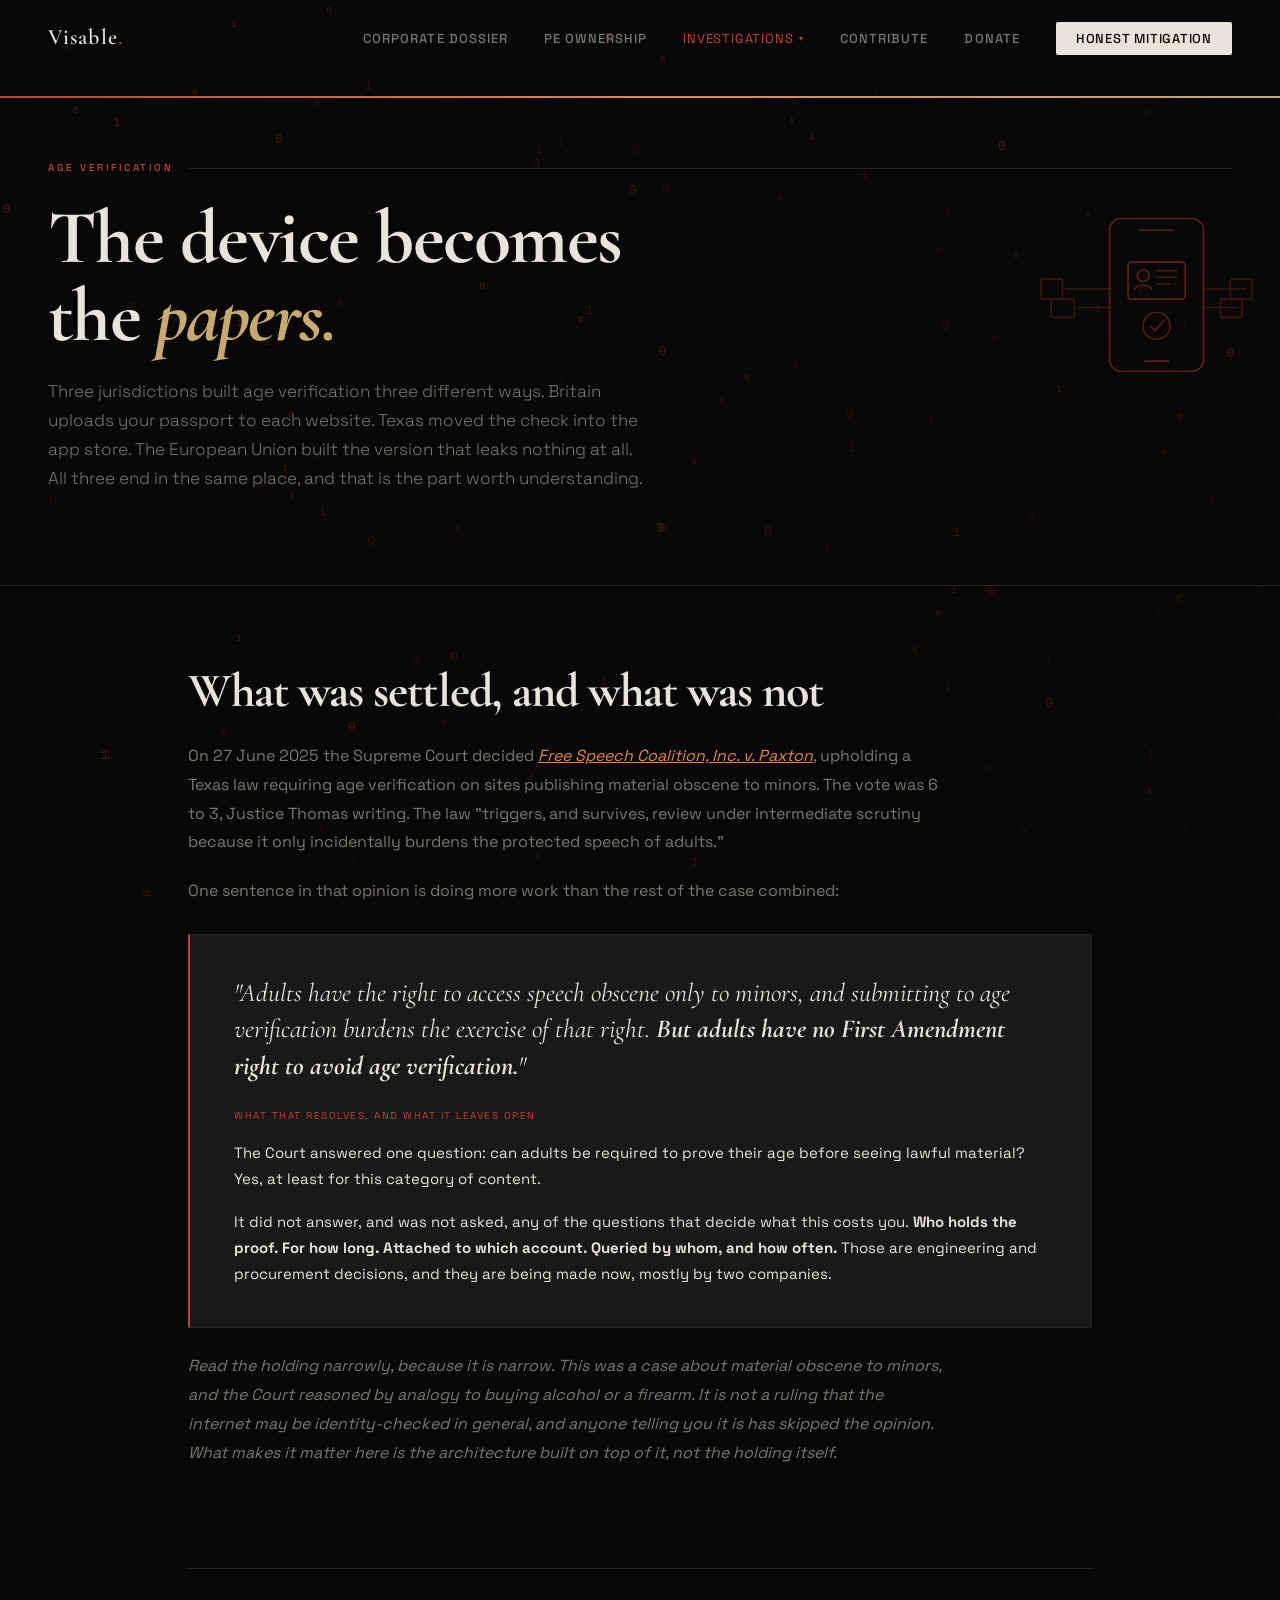
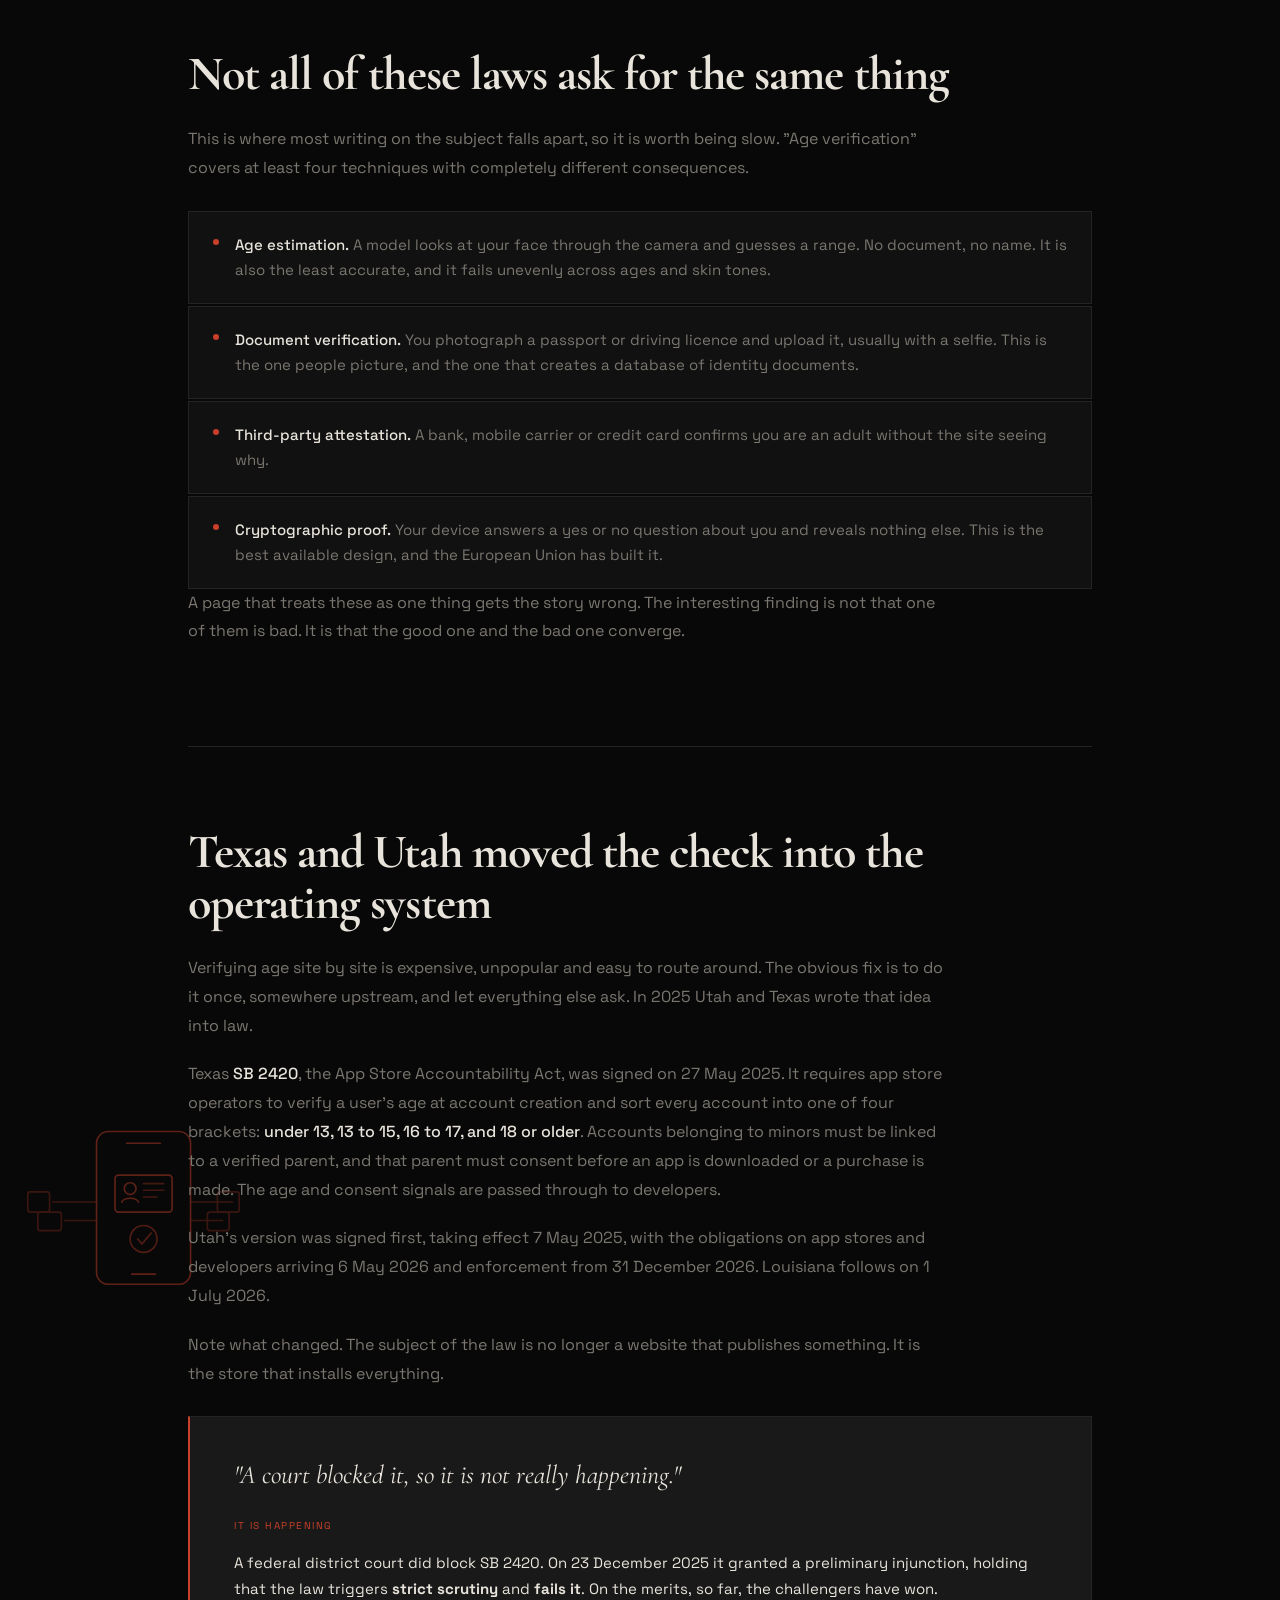
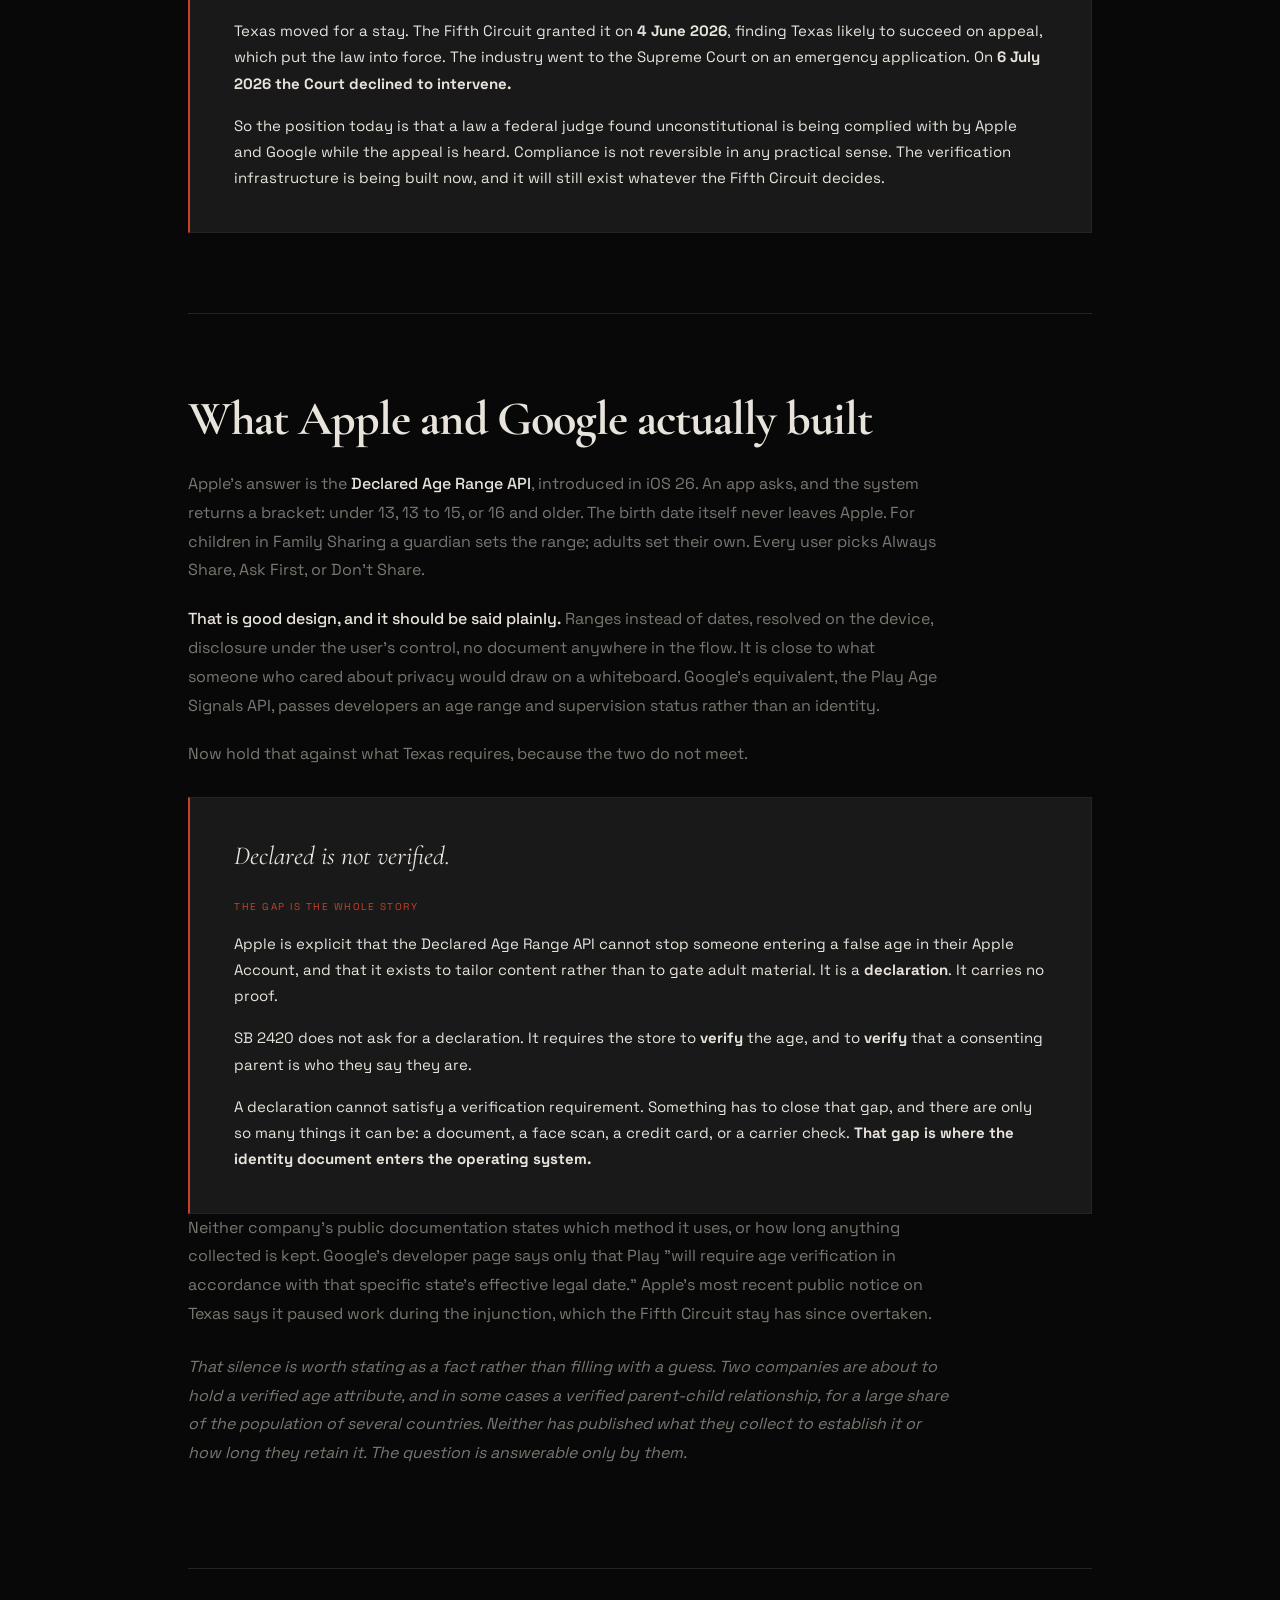
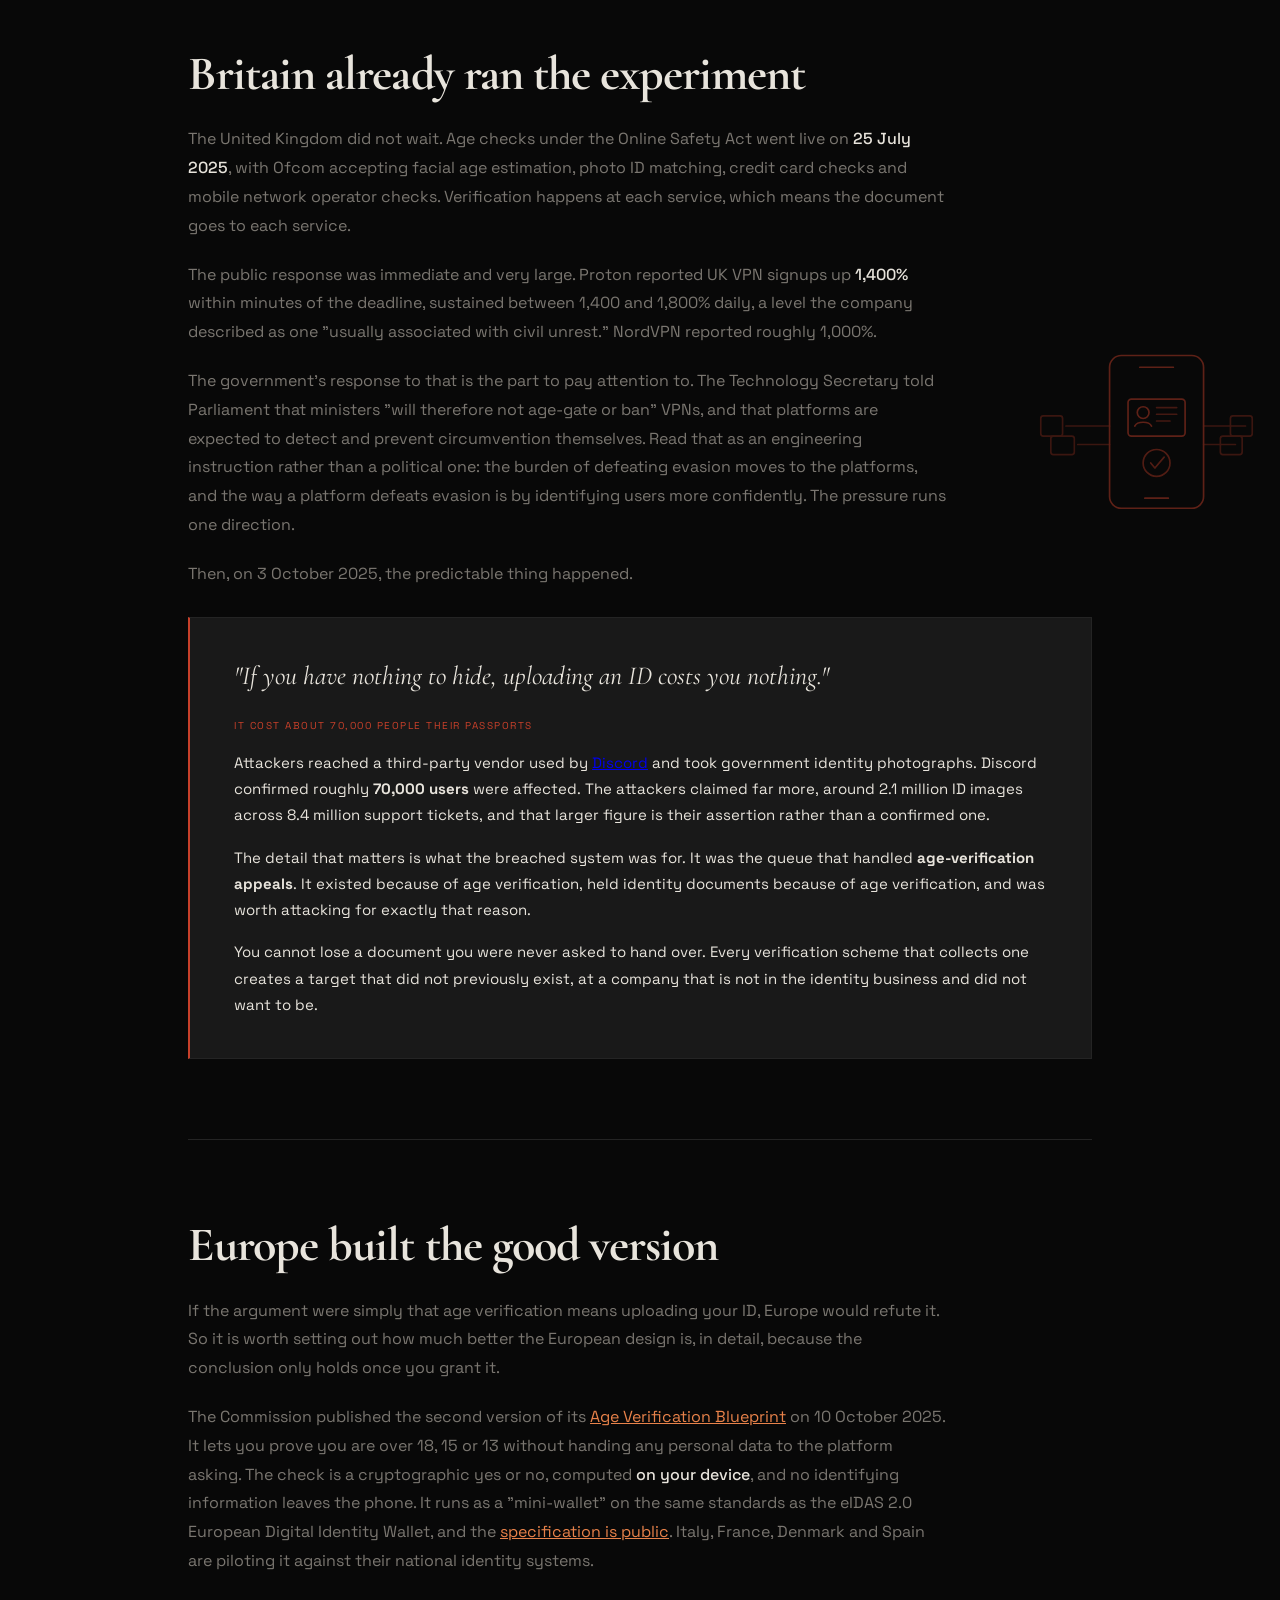
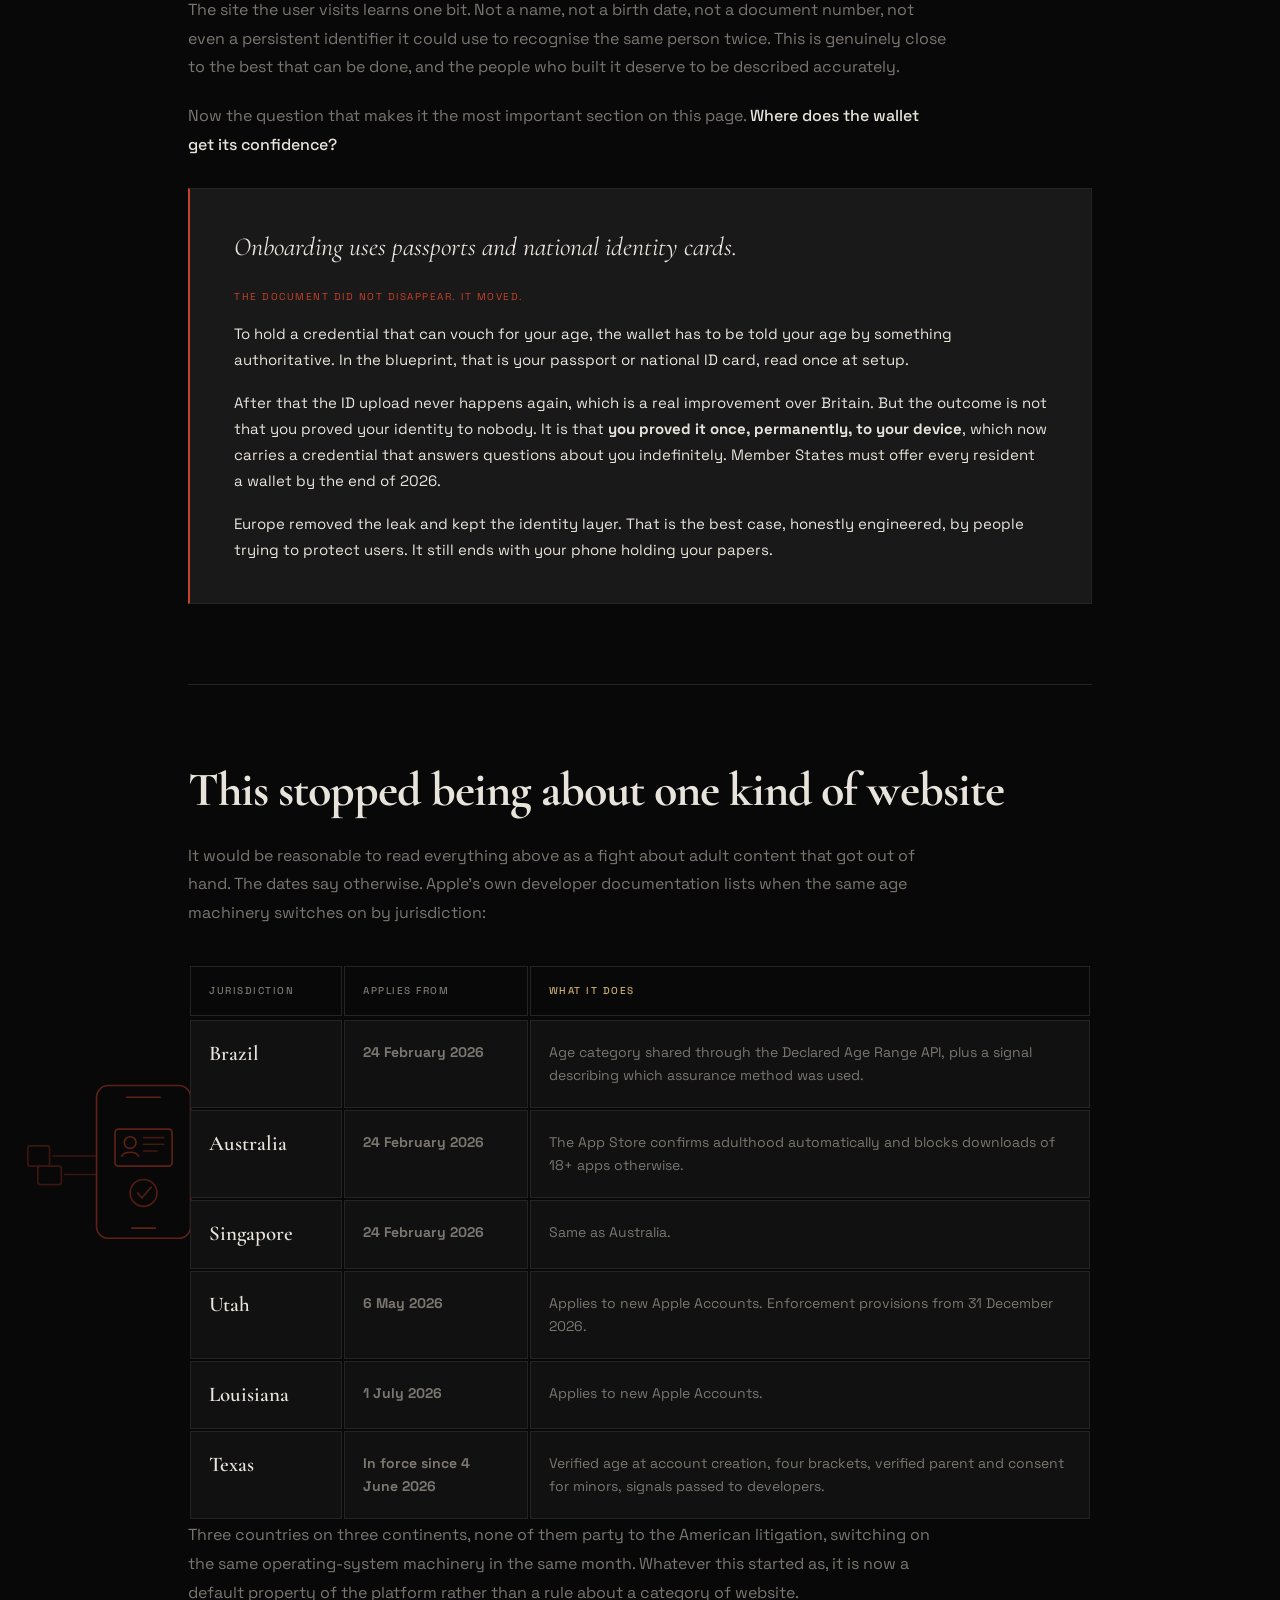
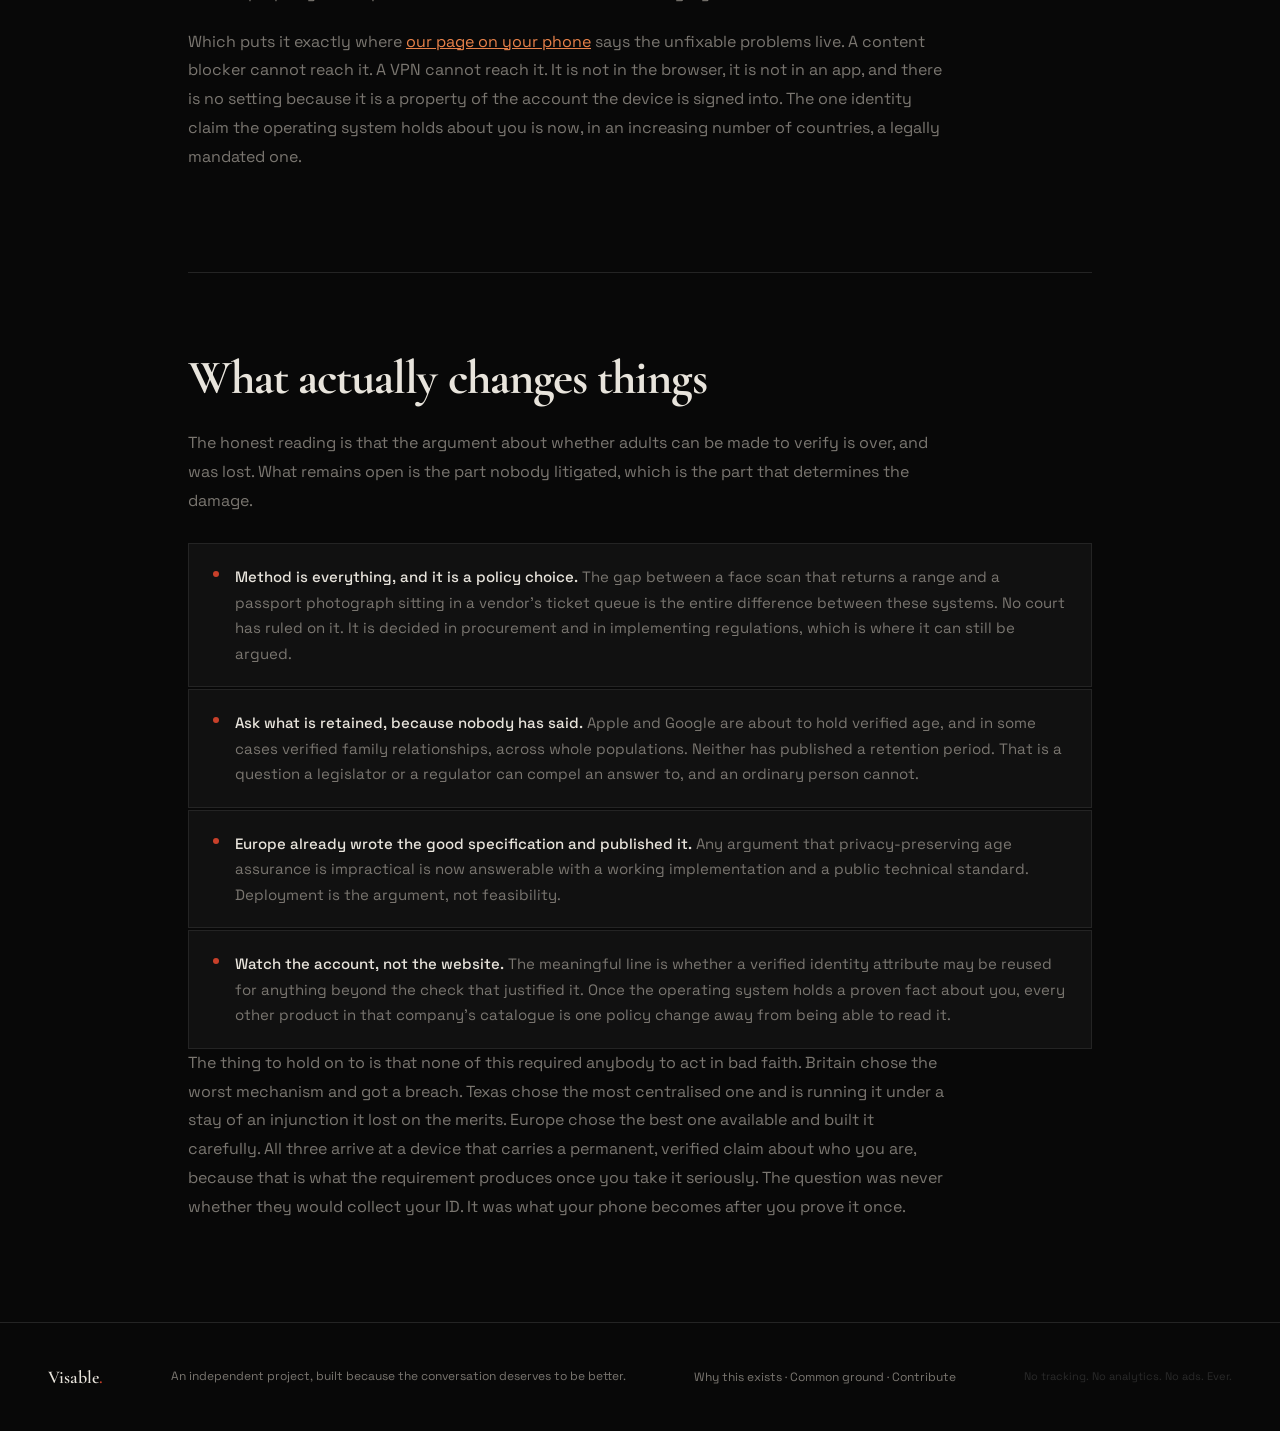
==== age-verification.html @ b1da5b73 "Add contribute, why-this-exists, and common-ground pages Three new pages, plus licensing and a contr" ====
<!DOCTYPE html>
<html lang="en">
<head>
  <meta charset="UTF-8" />
  <meta name="viewport" content="width=device-width, initial-scale=1.0" />
  <title>Your ID: The Device Becomes the Papers | Visable</title>
  <meta property="og:title" content="Your ID: The Device Becomes the Papers | Visable">
  <meta property="og:description" content="Three jurisdictions built age verification three different ways. The most privacy-protective one ends in the same place as the worst one: a permanent verified claim about your legal identity, living on your device.">
  <meta property="og:image" content="/social-share.svg">
  <meta name="twitter:image" content="/social-share.svg">
  <meta property="og:type" content="website">
  <meta property="og:site_name" content="Visable">
  <meta name="twitter:card" content="summary_large_image">
  <meta name="twitter:title" content="Your ID: The Device Becomes the Papers | Visable">
  <meta name="twitter:description" content="Three jurisdictions built age verification three different ways. The most privacy-protective one ends in the same place as the worst one: a permanent verified claim about your legal identity, living on your device.">
  <link rel="preconnect" href="https://fonts.googleapis.com">
  <link href="https://fonts.googleapis.com/css2?family=Cormorant+Garamond:ital,wght@0,400;0,600;0,700;1,400;1,600&family=Space+Grotesk:wght@300;400;500;600&display=swap" rel="stylesheet">
  <link rel="stylesheet" href="style.css">
  <link rel="icon" href="favicon.svg" type="image/svg+xml">
</head>
<body>
  <canvas id="binary-canvas" class="binary-canvas" aria-hidden="true"></canvas>

<!-- NAV -->
<nav id="nav">
  <a href="index.html" class="nav-logo">Visable<span>.</span></a>
  <button class="hamburger" id="hamburger" aria-label="Toggle menu">
    <span></span>
    <span></span>
    <span></span>
  </button>
  <ul id="nav-menu">
    <li><a href="tracker.html">Corporate Dossier</a></li>
    <li><a href="pe-tracker.html">PE Ownership</a></li>
    <li class="nav-group">
      <button type="button" class="nav-group-btn active" id="nav-group-btn" aria-expanded="false" aria-controls="nav-investigations" aria-haspopup="true">Investigations<span class="nav-group-caret" aria-hidden="true">&#9662;</span></button>
      <ul class="nav-submenu" id="nav-investigations">
        <li><a href="flock.html">Flock Cameras</a></li>
        <li><a href="graphene.html">Your Phone</a></li>
        <li><a href="cars.html">Your Car</a></li>
        <li><a href="palantir.html">Palantir</a></li>
        <li><a href="age-verification.html" class="active">Your ID</a></li>
      </ul>
    </li>
    <li><a href="contribute.html">Contribute</a></li>
    <li><a href="donate.html">Donate</a></li>
    <li><a href="index.html#tools" class="nav-cta">Honest Mitigation</a></li>
  </ul>
</nav>

<main class="flock-main">

  <div class="av-doc-layer" aria-hidden="true">
    <div class="av-doc-scene side-right doc-scene-1">
      <svg viewBox="0 0 280 250" fill="none">
      <g stroke="currentColor" stroke-width="2" stroke-linecap="round" stroke-linejoin="round">
      <rect x="96" y="34" width="112" height="182" rx="14" />
      <path d="M132 48h40" />
      <path d="M138 204h28" />
      <g class="av-card">
      <rect x="118" y="86" width="68" height="44" rx="4" />
      <circle cx="136" cy="102" r="7" />
      <path d="M126 118c3-6 17-6 20 0" />
      <path d="M152 96h24M152 104h24M152 112h16" opacity=".7" />
      </g>
      <g class="av-check" opacity=".85">
      <circle cx="152" cy="162" r="16" />
      <path d="M145 162l5 6 11-13" />
      </g>
      <g class="av-query" opacity=".6">
      <path d="M96 118H44" />
      <path d="M96 140H58" />
      <path d="M208 118h50" />
      <path d="M208 140h38" />
      <rect x="14" y="106" width="26" height="24" rx="3" />
      <rect x="26" y="130" width="28" height="22" rx="3" />
      <rect x="240" y="106" width="26" height="24" rx="3" />
      <rect x="228" y="130" width="26" height="22" rx="3" />
      </g>
      </g>
      </svg>
    </div>
    <div class="av-doc-scene side-left doc-scene-2">
      <svg viewBox="0 0 280 250" fill="none">
      <g stroke="currentColor" stroke-width="2" stroke-linecap="round" stroke-linejoin="round">
      <rect x="96" y="34" width="112" height="182" rx="14" />
      <path d="M132 48h40" />
      <path d="M138 204h28" />
      <g class="av-card">
      <rect x="118" y="86" width="68" height="44" rx="4" />
      <circle cx="136" cy="102" r="7" />
      <path d="M126 118c3-6 17-6 20 0" />
      <path d="M152 96h24M152 104h24M152 112h16" opacity=".7" />
      </g>
      <g class="av-check" opacity=".85">
      <circle cx="152" cy="162" r="16" />
      <path d="M145 162l5 6 11-13" />
      </g>
      <g class="av-query" opacity=".6">
      <path d="M96 118H44" />
      <path d="M96 140H58" />
      <path d="M208 118h50" />
      <path d="M208 140h38" />
      <rect x="14" y="106" width="26" height="24" rx="3" />
      <rect x="26" y="130" width="28" height="22" rx="3" />
      <rect x="240" y="106" width="26" height="24" rx="3" />
      <rect x="228" y="130" width="26" height="22" rx="3" />
      </g>
      </g>
      </svg>
    </div>
    <div class="av-doc-scene side-right doc-scene-3">
      <svg viewBox="0 0 280 250" fill="none">
      <g stroke="currentColor" stroke-width="2" stroke-linecap="round" stroke-linejoin="round">
      <rect x="96" y="34" width="112" height="182" rx="14" />
      <path d="M132 48h40" />
      <path d="M138 204h28" />
      <g class="av-card">
      <rect x="118" y="86" width="68" height="44" rx="4" />
      <circle cx="136" cy="102" r="7" />
      <path d="M126 118c3-6 17-6 20 0" />
      <path d="M152 96h24M152 104h24M152 112h16" opacity=".7" />
      </g>
      <g class="av-check" opacity=".85">
      <circle cx="152" cy="162" r="16" />
      <path d="M145 162l5 6 11-13" />
      </g>
      <g class="av-query" opacity=".6">
      <path d="M96 118H44" />
      <path d="M96 140H58" />
      <path d="M208 118h50" />
      <path d="M208 140h38" />
      <rect x="14" y="106" width="26" height="24" rx="3" />
      <rect x="26" y="130" width="28" height="22" rx="3" />
      <rect x="240" y="106" width="26" height="24" rx="3" />
      <rect x="228" y="130" width="26" height="22" rx="3" />
      </g>
      </g>
      </svg>
    </div>
    <div class="av-doc-scene side-left doc-scene-4">
      <svg viewBox="0 0 280 250" fill="none">
      <g stroke="currentColor" stroke-width="2" stroke-linecap="round" stroke-linejoin="round">
      <rect x="96" y="34" width="112" height="182" rx="14" />
      <path d="M132 48h40" />
      <path d="M138 204h28" />
      <g class="av-card">
      <rect x="118" y="86" width="68" height="44" rx="4" />
      <circle cx="136" cy="102" r="7" />
      <path d="M126 118c3-6 17-6 20 0" />
      <path d="M152 96h24M152 104h24M152 112h16" opacity=".7" />
      </g>
      <g class="av-check" opacity=".85">
      <circle cx="152" cy="162" r="16" />
      <path d="M145 162l5 6 11-13" />
      </g>
      <g class="av-query" opacity=".6">
      <path d="M96 118H44" />
      <path d="M96 140H58" />
      <path d="M208 118h50" />
      <path d="M208 140h38" />
      <rect x="14" y="106" width="26" height="24" rx="3" />
      <rect x="26" y="130" width="28" height="22" rx="3" />
      <rect x="240" y="106" width="26" height="24" rx="3" />
      <rect x="228" y="130" width="26" height="22" rx="3" />
      </g>
      </g>
      </svg>
    </div>
  </div>

  <div class="dossier-header">
    <div class="section-label">Age Verification</div>
    <h1>The device becomes<br />the <em>papers.</em></h1>
    <p class="dossier-sub">Three jurisdictions built age verification three different ways. Britain uploads your passport to each website. Texas moved the check into the app store. The European Union built the version that leaks nothing at all. All three end in the same place, and that is the part worth understanding.</p>
  </div>

  <div class="flock-body">

    <!-- a) WHAT WAS SETTLED -->
    <section class="flock-block" aria-labelledby="settled-h">
      <h2 id="settled-h">What was settled, and what was not</h2>
      <p>On 27 June 2025 the Supreme Court decided <a href="https://www.supremecourt.gov/opinions/24pdf/23-1122_3e04.pdf" target="_blank" rel="noopener noreferrer"><em>Free Speech Coalition, Inc. v. Paxton</em></a>, upholding a Texas law requiring age verification on sites publishing material obscene to minors. The vote was 6 to 3, Justice Thomas writing. The law "triggers, and survives, review under intermediate scrutiny because it only incidentally burdens the protected speech of adults."</p>
      <p>One sentence in that opinion is doing more work than the rest of the case combined:</p>
      <div class="myth-card">
        <div class="myth-quote">"Adults have the right to access speech obscene only to minors, and submitting to age verification burdens the exercise of that right. <strong>But adults have no First Amendment right to avoid age verification.</strong>"</div>
        <div class="myth-reframe-label">What that resolves, and what it leaves open</div>
        <p>The Court answered one question: can adults be required to prove their age before seeing lawful material? Yes, at least for this category of content.</p>
        <p>It did not answer, and was not asked, any of the questions that decide what this costs you. <strong>Who holds the proof. For how long. Attached to which account. Queried by whom, and how often.</strong> Those are engineering and procurement decisions, and they are being made now, mostly by two companies.</p>
      </div>
      <p class="flock-caveat">Read the holding narrowly, because it is narrow. This was a case about material obscene to minors, and the Court reasoned by analogy to buying alcohol or a firearm. It is not a ruling that the internet may be identity-checked in general, and anyone telling you it is has skipped the opinion. What makes it matter here is the architecture built on top of it, not the holding itself.</p>
    </section>

    <!-- b) VERIFICATION VS ESTIMATION -->
    <section class="flock-block" aria-labelledby="methods-h">
      <h2 id="methods-h">Not all of these laws ask for the same thing</h2>
      <p>This is where most writing on the subject falls apart, so it is worth being slow. "Age verification" covers at least four techniques with completely different consequences.</p>
      <ul class="flock-list">
        <li><strong>Age estimation.</strong> A model looks at your face through the camera and guesses a range. No document, no name. It is also the least accurate, and it fails unevenly across ages and skin tones.</li>
        <li><strong>Document verification.</strong> You photograph a passport or driving licence and upload it, usually with a selfie. This is the one people picture, and the one that creates a database of identity documents.</li>
        <li><strong>Third-party attestation.</strong> A bank, mobile carrier or credit card confirms you are an adult without the site seeing why.</li>
        <li><strong>Cryptographic proof.</strong> Your device answers a yes or no question about you and reveals nothing else. This is the best available design, and the European Union has built it.</li>
      </ul>
      <p>A page that treats these as one thing gets the story wrong. The interesting finding is not that one of them is bad. It is that the good one and the bad one converge.</p>
    </section>

    <!-- c) TEXAS AND UTAH -->
    <section class="flock-block" aria-labelledby="appstore-h">
      <h2 id="appstore-h">Texas and Utah moved the check into the operating system</h2>
      <p>Verifying age site by site is expensive, unpopular and easy to route around. The obvious fix is to do it once, somewhere upstream, and let everything else ask. In 2025 Utah and Texas wrote that idea into law.</p>
      <p>Texas <strong>SB 2420</strong>, the App Store Accountability Act, was signed on 27 May 2025. It requires app store operators to verify a user's age at account creation and sort every account into one of four brackets: <strong>under 13, 13 to 15, 16 to 17, and 18 or older</strong>. Accounts belonging to minors must be linked to a verified parent, and that parent must consent before an app is downloaded or a purchase is made. The age and consent signals are passed through to developers.</p>
      <p>Utah's version was signed first, taking effect 7 May 2025, with the obligations on app stores and developers arriving 6 May 2026 and enforcement from 31 December 2026. Louisiana follows on 1 July 2026.</p>
      <p>Note what changed. The subject of the law is no longer a website that publishes something. It is the store that installs everything.</p>
      <div class="myth-card">
        <div class="myth-quote">"A court blocked it, so it is not really happening."</div>
        <div class="myth-reframe-label">It is happening</div>
        <p>A federal district court did block SB 2420. On 23 December 2025 it granted a preliminary injunction, holding that the law triggers <strong>strict scrutiny</strong> and <strong>fails it</strong>. On the merits, so far, the challengers have won.</p>
        <p>Texas moved for a stay. The Fifth Circuit granted it on <strong>4 June 2026</strong>, finding Texas likely to succeed on appeal, which put the law into force. The industry went to the Supreme Court on an emergency application. On <strong>6 July 2026 the Court declined to intervene.</strong></p>
        <p>So the position today is that a law a federal judge found unconstitutional is being complied with by Apple and Google while the appeal is heard. Compliance is not reversible in any practical sense. The verification infrastructure is being built now, and it will still exist whatever the Fifth Circuit decides.</p>
      </div>
    </section>

    <!-- d) WHAT APPLE AND GOOGLE BUILT -->
    <section class="flock-block" aria-labelledby="platform-h">
      <h2 id="platform-h">What Apple and Google actually built</h2>
      <p>Apple's answer is the <strong>Declared Age Range API</strong>, introduced in iOS 26. An app asks, and the system returns a bracket: under 13, 13 to 15, or 16 and older. The birth date itself never leaves Apple. For children in Family Sharing a guardian sets the range; adults set their own. Every user picks Always Share, Ask First, or Don't Share.</p>
      <p><strong>That is good design, and it should be said plainly.</strong> Ranges instead of dates, resolved on the device, disclosure under the user's control, no document anywhere in the flow. It is close to what someone who cared about privacy would draw on a whiteboard. Google's equivalent, the Play Age Signals API, passes developers an age range and supervision status rather than an identity.</p>
      <p>Now hold that against what Texas requires, because the two do not meet.</p>
      <div class="myth-card">
        <div class="myth-quote">Declared is not verified.</div>
        <div class="myth-reframe-label">The gap is the whole story</div>
        <p>Apple is explicit that the Declared Age Range API cannot stop someone entering a false age in their Apple Account, and that it exists to tailor content rather than to gate adult material. It is a <strong>declaration</strong>. It carries no proof.</p>
        <p>SB 2420 does not ask for a declaration. It requires the store to <strong>verify</strong> the age, and to <strong>verify</strong> that a consenting parent is who they say they are.</p>
        <p>A declaration cannot satisfy a verification requirement. Something has to close that gap, and there are only so many things it can be: a document, a face scan, a credit card, or a carrier check. <strong>That gap is where the identity document enters the operating system.</strong></p>
      </div>
      <p>Neither company's public documentation states which method it uses, or how long anything collected is kept. Google's developer page says only that Play "will require age verification in accordance with that specific state's effective legal date." Apple's most recent public notice on Texas says it paused work during the injunction, which the Fifth Circuit stay has since overtaken.</p>
      <p class="flock-caveat">That silence is worth stating as a fact rather than filling with a guess. Two companies are about to hold a verified age attribute, and in some cases a verified parent-child relationship, for a large share of the population of several countries. Neither has published what they collect to establish it or how long they retain it. The question is answerable only by them.</p>
    </section>

    <!-- e) THE UK -->
    <section class="flock-block" aria-labelledby="uk-h">
      <h2 id="uk-h">Britain already ran the experiment</h2>
      <p>The United Kingdom did not wait. Age checks under the Online Safety Act went live on <strong>25 July 2025</strong>, with Ofcom accepting facial age estimation, photo ID matching, credit card checks and mobile network operator checks. Verification happens at each service, which means the document goes to each service.</p>
      <p>The public response was immediate and very large. Proton reported UK VPN signups up <strong>1,400%</strong> within minutes of the deadline, sustained between 1,400 and 1,800% daily, a level the company described as one "usually associated with civil unrest." NordVPN reported roughly 1,000%.</p>
      <p>The government's response to that is the part to pay attention to. The Technology Secretary told Parliament that ministers "will therefore not age-gate or ban" VPNs, and that platforms are expected to detect and prevent circumvention themselves. Read that as an engineering instruction rather than a political one: the burden of defeating evasion moves to the platforms, and the way a platform defeats evasion is by identifying users more confidently. The pressure runs one direction.</p>
      <p>Then, on 3 October 2025, the predictable thing happened.</p>
      <div class="myth-card">
        <div class="myth-quote">"If you have nothing to hide, uploading an ID costs you nothing."</div>
        <div class="myth-reframe-label">It cost about 70,000 people their passports</div>
        <p>Attackers reached a third-party vendor used by <a href="https://www.theregister.com/2025/10/09/discord_photo_ids_leaked/" target="_blank" rel="noopener noreferrer">Discord</a> and took government identity photographs. Discord confirmed roughly <strong>70,000 users</strong> were affected. The attackers claimed far more, around 2.1 million ID images across 8.4 million support tickets, and that larger figure is their assertion rather than a confirmed one.</p>
        <p>The detail that matters is what the breached system was for. It was the queue that handled <strong>age-verification appeals</strong>. It existed because of age verification, held identity documents because of age verification, and was worth attacking for exactly that reason.</p>
        <p>You cannot lose a document you were never asked to hand over. Every verification scheme that collects one creates a target that did not previously exist, at a company that is not in the identity business and did not want to be.</p>
      </div>
    </section>

    <!-- f) THE EU -->
    <section class="flock-block" aria-labelledby="eu-h">
      <h2 id="eu-h">Europe built the good version</h2>
      <p>If the argument were simply that age verification means uploading your ID, Europe would refute it. So it is worth setting out how much better the European design is, in detail, because the conclusion only holds once you grant it.</p>
      <p>The Commission published the second version of its <a href="https://digital-strategy.ec.europa.eu/en/policies/eu-age-verification" target="_blank" rel="noopener noreferrer">Age Verification Blueprint</a> on 10 October 2025. It lets you prove you are over 18, 15 or 13 without handing any personal data to the platform asking. The check is a cryptographic yes or no, computed <strong>on your device</strong>, and no identifying information leaves the phone. It runs as a "mini-wallet" on the same standards as the eIDAS 2.0 European Digital Identity Wallet, and the <a href="https://github.com/eu-digital-identity-wallet/av-doc-technical-specification" target="_blank" rel="noopener noreferrer">specification is public</a>. Italy, France, Denmark and Spain are piloting it against their national identity systems.</p>
      <p>The site the user visits learns one bit. Not a name, not a birth date, not a document number, not even a persistent identifier it could use to recognise the same person twice. This is genuinely close to the best that can be done, and the people who built it deserve to be described accurately.</p>
      <p>Now the question that makes it the most important section on this page. <strong>Where does the wallet get its confidence?</strong></p>
      <div class="myth-card">
        <div class="myth-quote">Onboarding uses passports and national identity cards.</div>
        <div class="myth-reframe-label">The document did not disappear. It moved.</div>
        <p>To hold a credential that can vouch for your age, the wallet has to be told your age by something authoritative. In the blueprint, that is your passport or national ID card, read once at setup.</p>
        <p>After that the ID upload never happens again, which is a real improvement over Britain. But the outcome is not that you proved your identity to nobody. It is that <strong>you proved it once, permanently, to your device</strong>, which now carries a credential that answers questions about you indefinitely. Member States must offer every resident a wallet by the end of 2026.</p>
        <p>Europe removed the leak and kept the identity layer. That is the best case, honestly engineered, by people trying to protect users. It still ends with your phone holding your papers.</p>
      </div>
    </section>

    <!-- g) NOT A PORN-SITE STORY -->
    <section class="flock-block" aria-labelledby="scope-h">
      <h2 id="scope-h">This stopped being about one kind of website</h2>
      <p>It would be reasonable to read everything above as a fight about adult content that got out of hand. The dates say otherwise. Apple's own developer documentation lists when the same age machinery switches on by jurisdiction:</p>
      <div class="hm-table-wrap">
        <table class="hm-table">
          <caption class="visually-hidden">Jurisdictions where Apple applies age assurance requirements, with dates, from Apple developer documentation.</caption>
          <thead>
            <tr>
              <th scope="col">Jurisdiction</th>
              <th scope="col">Applies from</th>
              <th scope="col">What it does</th>
            </tr>
          </thead>
          <tbody>
            <tr><th scope="row" data-label="Jurisdiction">Brazil</th><td data-label="Applies from"><strong>24 February 2026</strong></td><td data-label="What it does">Age category shared through the Declared Age Range API, plus a signal describing which assurance method was used.</td></tr>
            <tr><th scope="row" data-label="Jurisdiction">Australia</th><td data-label="Applies from"><strong>24 February 2026</strong></td><td data-label="What it does">The App Store confirms adulthood automatically and blocks downloads of 18+ apps otherwise.</td></tr>
            <tr><th scope="row" data-label="Jurisdiction">Singapore</th><td data-label="Applies from"><strong>24 February 2026</strong></td><td data-label="What it does">Same as Australia.</td></tr>
            <tr><th scope="row" data-label="Jurisdiction">Utah</th><td data-label="Applies from"><strong>6 May 2026</strong></td><td data-label="What it does">Applies to new Apple Accounts. Enforcement provisions from 31 December 2026.</td></tr>
            <tr><th scope="row" data-label="Jurisdiction">Louisiana</th><td data-label="Applies from"><strong>1 July 2026</strong></td><td data-label="What it does">Applies to new Apple Accounts.</td></tr>
            <tr><th scope="row" data-label="Jurisdiction">Texas</th><td data-label="Applies from"><strong>In force since 4 June 2026</strong></td><td data-label="What it does">Verified age at account creation, four brackets, verified parent and consent for minors, signals passed to developers.</td></tr>
          </tbody>
        </table>
      </div>
      <p>Three countries on three continents, none of them party to the American litigation, switching on the same operating-system machinery in the same month. Whatever this started as, it is now a default property of the platform rather than a rule about a category of website.</p>
      <p>Which puts it exactly where <a href="graphene.html">our page on your phone</a> says the unfixable problems live. A content blocker cannot reach it. A VPN cannot reach it. It is not in the browser, it is not in an app, and there is no setting because it is a property of the account the device is signed into. The one identity claim the operating system holds about you is now, in an increasing number of countries, a legally mandated one.</p>
    </section>

    <!-- h) WHAT CHANGES -->
    <section class="flock-block" aria-labelledby="civic-h">
      <h2 id="civic-h">What actually changes things</h2>
      <p>The honest reading is that the argument about whether adults can be made to verify is over, and was lost. What remains open is the part nobody litigated, which is the part that determines the damage.</p>
      <ul class="flock-list">
        <li><strong>Method is everything, and it is a policy choice.</strong> The gap between a face scan that returns a range and a passport photograph sitting in a vendor's ticket queue is the entire difference between these systems. No court has ruled on it. It is decided in procurement and in implementing regulations, which is where it can still be argued.</li>
        <li><strong>Ask what is retained, because nobody has said.</strong> Apple and Google are about to hold verified age, and in some cases verified family relationships, across whole populations. Neither has published a retention period. That is a question a legislator or a regulator can compel an answer to, and an ordinary person cannot.</li>
        <li><strong>Europe already wrote the good specification and published it.</strong> Any argument that privacy-preserving age assurance is impractical is now answerable with a working implementation and a public technical standard. Deployment is the argument, not feasibility.</li>
        <li><strong>Watch the account, not the website.</strong> The meaningful line is whether a verified identity attribute may be reused for anything beyond the check that justified it. Once the operating system holds a proven fact about you, every other product in that company's catalogue is one policy change away from being able to read it.</li>
      </ul>
      <p>The thing to hold on to is that none of this required anybody to act in bad faith. Britain chose the worst mechanism and got a breach. Texas chose the most centralised one and is running it under a stay of an injunction it lost on the merits. Europe chose the best one available and built it carefully. All three arrive at a device that carries a permanent, verified claim about who you are, because that is what the requirement produces once you take it seriously. The question was never whether they would collect your ID. It was what your phone becomes after you prove it once.</p>
    </section>

  </div>
</main>

<footer class="site-footer">
  <div class="logo">Visable<span>.</span></div>
  <p>An independent project, built because the conversation deserves to be better.</p>
  <p class="footer-links"><a href="why-this-exists.html">Why this exists</a> &middot; <a href="common-ground.html">Common ground</a> &middot; <a href="contribute.html">Contribute</a></p>
  <p style="color: #2a2a2a; font-size: 11px;">No tracking. No analytics. No ads. Ever.</p>
</footer>

<script src="binary-background.js"></script>
<script src="main.js"></script>
</body>
</html>
---- style.css ----
:root {
  --bg: #080808;
  --surface: #111111;
  --surface-2: #191919;
  --border: #242424;
  --text: #e8e4dc;
  --muted: #7a7670;
  --accent: #c8402a;
  --accent-warm: #e8824a;
  --gold: #c8a96e;
}



    *, *::before, *::after { box-sizing: border-box; margin: 0; padding: 0; }

    html { scroll-behavior: smooth; }

    body {
      background: var(--bg);
      color: var(--text);
      font-family: 'Space Grotesk', sans-serif;
      font-size: 16px;
      line-height: 1.6;
      overflow-x: hidden;
    }

    .binary-canvas {
      position: fixed;
      inset: 0;
      z-index: 0;
      pointer-events: none;
      background: transparent;
    }

    /* ---- NAV ---- */
    nav {
      position: fixed;
      top: 0; left: 0; right: 0;
      z-index: 100;
      display: flex;
      justify-content: space-between;
      align-items: center;
      padding: 20px 48px;
      border-bottom: 1px solid transparent;
      transition: border-color 0.3s, background 0.3s;
    }
    nav.scrolled {
      border-color: var(--border);
      background: rgba(8,8,8,0.94);
      backdrop-filter: blur(12px);
    }
    .nav-logo {
      font-family: 'Cormorant Garamond', serif;
      font-size: 22px;
      font-weight: 600;
      letter-spacing: 0.05em;
      color: var(--text);
      text-decoration: none;
    }
    .nav-logo span { color: var(--accent); }
    nav ul { list-style: none; display: flex; gap: 36px; align-items: center; }
    nav ul a {
      color: var(--muted);
      text-decoration: none;
      font-size: 13px;
      font-weight: 500;
      letter-spacing: 0.08em;
      text-transform: uppercase;
      transition: color 0.2s;
    }
    nav ul a:hover { color: var(--text); }
    nav ul a.active { color: var(--accent); }
    .nav-cta {
      font-size: 13px;
      font-weight: 500;
      letter-spacing: 0.06em;
      text-transform: uppercase;
      color: var(--bg) !important;
      background: var(--text);
      padding: 8px 20px;
      border-radius: 2px;
      transition: background 0.2s !important;
    }
    .nav-cta:hover { background: var(--accent) !important; color: white !important; }

    /* ---- INVESTIGATIONS DROPDOWN ---- */
    /* The article pages outgrew a flat row at seven items, so they sit behind
       one top-level entry. The button is styled to be indistinguishable from
       the sibling links. It is a <button> rather than an <a> because it goes
       nowhere, which is also what makes it announce correctly to a screen
       reader. */
    .nav-group { position: relative; }
    .nav-group-btn {
      background: none;
      border: none;
      padding: 0;
      cursor: pointer;
      font-family: inherit;
      display: inline-flex;
      align-items: center;
      gap: 6px;
      /* Matches nav ul a at style.css:63. */
      color: var(--muted);
      font-size: 13px;
      font-weight: 400;
      letter-spacing: 0.06em;
      text-transform: uppercase;
      transition: color 0.3s;
    }
    .nav-group-btn:hover,
    .nav-group-btn[aria-expanded="true"] { color: var(--text); }
    .nav-group-btn.active { color: var(--accent); }
    .nav-group-caret { font-size: 8px; transition: transform 0.25s; }
    .nav-group-btn[aria-expanded="true"] .nav-group-caret,
    .nav-group:hover .nav-group-caret { transform: rotate(180deg); }
    .nav-group:hover .nav-group-btn { color: var(--text); }
    .nav-submenu {
      display: none;
      position: absolute;
      /* Flush against the nav, not offset by a gap. A gap between the button
         and the panel is a dead zone that closes the menu as the pointer
         crosses it; the panel's own top padding supplies the visual space. */
      top: 100%;
      left: 50%;
      transform: translateX(-50%);
      background: rgba(8, 8, 8, 0.98);
      border: 1px solid var(--border);
      padding: 12px 0;
      min-width: 190px;
      /* Never wider than its contents, so it can never become a page-spanning
         hover target. */
      width: max-content;
      max-width: 260px;
      list-style: none;
      /* Above the binary canvas and the page header artwork. */
      z-index: 60;
    }
    /* Opens on hover as well as click. The CSS half works with JavaScript
       disabled or still loading, so the menu is never unreachable. */
    .nav-group:hover .nav-submenu,
    .nav-group:focus-within .nav-submenu,
    .nav-submenu.open { display: block; }
    .nav-submenu li { display: block; }
    .nav-submenu a {
      display: block;
      padding: 9px 22px;
      white-space: nowrap;
    }
    .nav-submenu a:hover { background: var(--surface-2); }
    
    .hamburger {
      display: none;
      background: none;
      border: none;
      cursor: pointer;
      flex-direction: column;
      gap: 6px;
      padding: 8px;
      z-index: 101;
    }
    .hamburger span {
      width: 24px;
      height: 2px;
      background: var(--text);
      border-radius: 2px;
      transition: all 0.3s ease;
    }
    .hamburger.active span:nth-child(1) {
      transform: rotate(45deg) translate(10px, 10px);
    }
    .hamburger.active span:nth-child(2) {
      opacity: 0;
    }
    .hamburger.active span:nth-child(3) {
      transform: rotate(-45deg) translate(8px, -7px);
    }

    /* ---- HERO ---- */
    .hero {
      min-height: 100vh;
      display: flex;
      flex-direction: column;
      justify-content: flex-end;
      padding: 0 48px 80px;
      position: relative;
      overflow: hidden;
    }
    .hero-bg {
      position: absolute;
      inset: 0;
      background:
        radial-gradient(ellipse 70% 60% at 80% 20%, rgba(200,64,42,0.07) 0%, transparent 70%),
        radial-gradient(ellipse 50% 40% at 20% 80%, rgba(200,169,110,0.04) 0%, transparent 60%);
      pointer-events: none;
    }
    .hero-eyebrow {
      font-size: 11px;
      font-weight: 500;
      letter-spacing: 0.2em;
      text-transform: uppercase;
      color: var(--accent);
      margin-bottom: 28px;
      display: flex;
      align-items: center;
      gap: 12px;
    }
    .hero-eyebrow::before {
      content: '';
      width: 40px;
      height: 1px;
      background: var(--accent);
    }
    .hero h1 {
      font-family: 'Cormorant Garamond', serif;
      font-size: clamp(52px, 9vw, 130px);
      font-weight: 700;
      line-height: 0.92;
      letter-spacing: -0.02em;
      max-width: 1000px;
      margin-bottom: 40px;
    }
    .hero h1 em {
      font-style: italic;
      color: var(--gold);
    }
    .hero-sub {
      max-width: 540px;
      font-size: 18px;
      font-weight: 300;
      line-height: 1.7;
      color: var(--muted);
      margin-bottom: 48px;
    }
    .hero-sub strong { color: var(--text); font-weight: 500; }
    .hero-actions { display: flex; gap: 16px; align-items: center; }
    .btn-primary {
      display: inline-block;
      background: var(--accent);
      color: white;
      padding: 14px 32px;
      font-size: 14px;
      font-weight: 500;
      letter-spacing: 0.06em;
      text-transform: uppercase;
      text-decoration: none;
      border-radius: 2px;
      transition: background 0.2s;
    }
    .btn-primary:hover { background: #a8321e; }
    .btn-ghost {
      display: inline-flex;
      align-items: center;
      gap: 8px;
      color: var(--muted);
      font-size: 14px;
      font-weight: 400;
      text-decoration: none;
      transition: color 0.2s;
    }
    .btn-ghost:hover { color: var(--text); }
    .btn-dossier {
      display: inline-block;
      background: var(--accent);
      color: white;
      padding: 18px 36px;
      font-size: 16px;
      font-weight: 600;
      letter-spacing: 0.06em;
      text-transform: uppercase;
      text-decoration: none;
      border-radius: 2px;
      transition: background 0.2s;
      margin-bottom: 48px;
      align-self: flex-start;
    }
    .btn-dossier:hover { background: #a8321e; }
    .hero-stat-bar {
      position: absolute;
      right: 48px;
      bottom: 80px;
      display: flex;
      flex-direction: column;
      gap: 20px;
      text-align: right;
    }
    .hero-stat .num {
      font-family: 'Cormorant Garamond', serif;
      font-size: 42px;
      font-weight: 600;
      color: var(--gold);
      line-height: 1;
    }
    .hero-stat .label {
      font-size: 11px;
      font-weight: 400;
      color: var(--muted);
      letter-spacing: 0.08em;
      max-width: 150px;
      margin-left: auto;
    }
    .hero-rule {
      width: 1px;
      height: 60px;
      background: var(--border);
      margin: 0 auto;
    }

    /* ---- SCROLL LINE ---- */
    .scroll-line {
      width: 1px;
      height: 80px;
      background: linear-gradient(to bottom, transparent, var(--border));
      margin: 0 auto;
    }

    /* ---- SECTION BASE ---- */
    section { padding: 120px 48px; }
    .section-label {
      font-size: 10px;
      font-weight: 500;
      letter-spacing: 0.25em;
      text-transform: uppercase;
      color: var(--accent);
      margin-bottom: 60px;
      display: flex;
      align-items: center;
      gap: 16px;
    }
    .section-label::after {
      content: '';
      flex: 1;
      height: 1px;
      background: var(--border);
    }
    h2 {
      font-family: 'Cormorant Garamond', serif;
      font-size: clamp(36px, 5vw, 66px);
      font-weight: 700;
      line-height: 1.05;
      letter-spacing: -0.02em;
    }
    h2 em { font-style: italic; color: var(--gold); }

    /* ---- PARADOX SECTION ---- */
    .paradox {
      background: var(--surface);
      border-top: 1px solid var(--border);
      border-bottom: 1px solid var(--border);
    }
    .paradox-grid {
      display: grid;
      grid-template-columns: 1fr 1fr;
      gap: 80px;
      align-items: center;
      max-width: 1200px;
    }
    .paradox-text h2 { margin-bottom: 28px; }
    .paradox-text p {
      color: var(--muted);
      font-size: 17px;
      line-height: 1.75;
      margin-bottom: 20px;
    }
    .paradox-text p strong { color: var(--text); font-weight: 500; }
    .stat-stack {
      display: flex;
      flex-direction: column;
      gap: 2px;
    }
    .big-stat {
      padding: 36px 40px;
      border: 1px solid var(--border);
      position: relative;
      overflow: hidden;
      background: var(--bg);
    }
    .big-stat::before {
      content: '';
      position: absolute;
      left: 0;
      top: 0;
      bottom: 0;
      width: 3px;
      background: var(--accent);
    }
    .big-stat .n {
      font-family: 'Cormorant Garamond', serif;
      font-size: 72px;
      font-weight: 700;
      line-height: 1;
      color: var(--text);
      margin-bottom: 8px;
    }
    .big-stat .n span { color: var(--accent); }
    .big-stat .d {
      font-size: 14px;
      color: var(--muted);
      line-height: 1.5;
      max-width: 280px;
    }
    .big-stat .src,
    .hero-stat .src,
    .eu-stat .src {
      font-size: 10px;
      color: #4a4a4a;
      margin-top: 12px;
      text-transform: uppercase;
      letter-spacing: 0.1em;
      line-height: 1.4;
    }
    .eu-stat .src { margin-top: 8px; }

    /* ---- RATIONALIZATIONS ---- */
    .rationalizations { max-width: 1200px; margin: 0 auto; }
    .rat-header {
      display: grid;
      grid-template-columns: 1fr 1fr;
      gap: 60px;
      align-items: end;
      margin-bottom: 80px;
    }
    .rat-header p {
      color: var(--muted);
      font-size: 16px;
      line-height: 1.75;
    }
    .rat-grid {
      display: grid;
      grid-template-columns: repeat(3, 1fr);
      gap: 2px;
    }
    .rat-card {
      background: var(--surface);
      padding: 40px 36px;
      border: 1px solid var(--border);
      position: relative;
      overflow: hidden;
      transition: border-color 0.2s;
      cursor: default;
    }
    .rat-card:hover { border-color: var(--accent); }
    .rat-card:hover .rat-reframe { opacity: 1; transform: translateY(0); }
    .rat-card:hover .rat-quote { opacity: 0.3; }
    .rat-num {
      font-family: 'Cormorant Garamond', serif;
      font-size: 14px;
      color: var(--border);
      margin-bottom: 24px;
      letter-spacing: 0.1em;
    }
    .rat-quote {
      font-family: 'Cormorant Garamond', serif;
      font-size: 22px;
      font-style: italic;
      font-weight: 400;
      line-height: 1.4;
      color: var(--text);
      margin-bottom: 20px;
      transition: opacity 0.3s;
    }
    .rat-label {
      font-size: 10px;
      letter-spacing: 0.15em;
      text-transform: uppercase;
      color: var(--accent);
      font-weight: 500;
    }
    .rat-reframe {
      position: absolute;
      inset: 0;
      background: var(--surface-2);
      padding: 40px 36px;
      display: flex;
      flex-direction: column;
      justify-content: center;
      opacity: 0;
      transform: translateY(8px);
      transition: opacity 0.3s, transform 0.3s;
      border-left: 2px solid var(--accent);
    }
    .rat-reframe-label {
      font-size: 10px;
      letter-spacing: 0.15em;
      text-transform: uppercase;
      color: var(--accent);
      margin-bottom: 16px;
    }
    .rat-reframe p {
      font-size: 15px;
      color: var(--text);
      line-height: 1.65;
    }

    /* ---- ORWELL ---- */
    .orwell {
      border-top: 1px solid var(--border);
    }
    .orwell-inner { max-width: 1200px; margin: 0 auto; }
    .orwell h2 { margin-bottom: 16px; }
    .orwell .intro {
      color: var(--muted);
      font-size: 17px;
      max-width: 720px;
      margin-bottom: 64px;
      line-height: 1.75;
    }
    .orwell .intro em { color: var(--text); font-style: italic; }
    .orwell-grid {
      display: grid;
      grid-template-columns: 1fr 1fr;
      gap: 24px;
      margin-bottom: 64px;
    }
    .orwell-col {
      background: var(--surface);
      border: 1px solid var(--border);
      padding: 32px;
    }
    .orwell-col:last-child { border-left: 2px solid var(--accent); }
    .orwell-tag {
      font-size: 10px;
      font-weight: 500;
      letter-spacing: 0.25em;
      text-transform: uppercase;
      color: var(--muted);
      margin-bottom: 18px;
    }
    .orwell-col:last-child .orwell-tag { color: var(--accent); }
    .orwell-col h3 {
      font-family: 'Cormorant Garamond', serif;
      font-size: 26px;
      font-weight: 600;
      line-height: 1.25;
      color: var(--text);
      margin-bottom: 16px;
    }
    .orwell-col p {
      font-size: 15px;
      line-height: 1.75;
      color: var(--muted);
    }
    .orwell-points {
      display: grid;
      grid-template-columns: repeat(3, 1fr);
      gap: 40px;
      padding-top: 48px;
      border-top: 1px solid var(--border);
    }
    .orwell-point h4 {
      font-size: 15px;
      font-weight: 500;
      color: var(--text);
      line-height: 1.4;
      margin-bottom: 12px;
    }
    .orwell-point p {
      font-size: 14px;
      line-height: 1.75;
      color: var(--muted);
    }
    .orwell-link {
      display: inline-block;
      margin-top: 14px;
      font-size: 13px;
      color: var(--accent-warm);
      text-decoration: none;
      border-bottom: 1px solid transparent;
      transition: border-color 0.2s ease;
    }
    .orwell-link:hover { border-bottom-color: var(--accent-warm); }
    .orwell-close {
      max-width: 780px;
      margin: 64px auto 0;
      padding-top: 40px;
      border-top: 1px solid var(--border);
      font-size: 17px;
      line-height: 1.8;
      color: var(--text);
      text-align: center;
    }
    .orwell-close em { color: var(--gold); font-style: italic; }

    /* ---- CONSEQUENCES ---- */
    .consequences {
      background: var(--surface);
      border-top: 1px solid var(--border);
      border-bottom: 1px solid var(--border);
    }
    .consequences-inner { max-width: 1200px; margin: 0 auto; }
    .consequences h2 { margin-bottom: 16px; }
    .consequences .intro {
      color: var(--muted);
      font-size: 17px;
      max-width: 600px;
      margin-bottom: 72px;
      line-height: 1.75;
    }
    .consequence-list {
      display: grid;
      grid-template-columns: repeat(2, 1fr);
      gap: 2px;
    }
    .consequence-item {
      padding: 40px 44px;
      background: var(--bg);
      border: 1px solid var(--border);
      display: flex;
      gap: 24px;
    }
    .consequence-icon {
      width: 48px;
      height: 48px;
      flex-shrink: 0;
      display: flex;
      align-items: center;
      justify-content: center;
      border: 1px solid rgba(200, 64, 42, 0.35);
      color: var(--accent);
      margin-top: 2px;
      transition: border-color 0.25s, background 0.25s;
    }
    .consequence-icon svg {
      width: 24px;
      height: 24px;
      display: block;
    }
    .consequence-item:hover .consequence-icon {
      border-color: rgba(200, 64, 42, 0.7);
      background: rgba(200, 64, 42, 0.06);
    }
    .consequence-item h3 {
      font-family: 'Cormorant Garamond', serif;
      font-size: 22px;
      font-weight: 600;
      margin-bottom: 10px;
      color: var(--text);
    }
    .consequence-item p {
      font-size: 14px;
      color: var(--muted);
      line-height: 1.7;
    }
    .consequence-item p strong { color: var(--text); font-weight: 500; }

    /* ---- CIVIC ---- */
    .civic { max-width: 1200px; margin: 0 auto; }
    .civic-split {
      display: grid;
      grid-template-columns: 1fr 1fr;
      gap: 100px;
      align-items: start;
    }
    .civic-left h2 { margin-bottom: 32px; }
    .civic-left p {
      color: var(--muted);
      font-size: 16px;
      line-height: 1.8;
      margin-bottom: 20px;
    }
    .civic-left p strong { color: var(--text); font-weight: 500; }
    .pullquote {
      border-left: 2px solid var(--gold);
      padding: 24px 28px;
      margin: 40px 0;
      background: var(--surface);
    }
    .pullquote p {
      font-family: 'Cormorant Garamond', serif;
      font-size: 24px;
      font-style: italic;
      line-height: 1.45;
      color: var(--text) !important;
      margin: 0 !important;
    }
    .pullquote cite {
      display: block;
      font-size: 12px;
      color: var(--muted);
      letter-spacing: 0.1em;
      text-transform: uppercase;
      margin-top: 14px;
      font-style: normal;
    }
    .eu-box {
      background: var(--surface);
      border: 1px solid var(--border);
      padding: 44px;
    }
    .eu-box h3 {
      font-family: 'Cormorant Garamond', serif;
      font-size: 28px;
      font-weight: 600;
      margin-bottom: 20px;
    }
    .eu-box p {
      color: var(--muted);
      font-size: 14px;
      line-height: 1.7;
      margin-bottom: 16px;
    }
    .eu-box p:last-child { margin-bottom: 0; }
    .eu-box strong { color: var(--text); font-weight: 500; }
    .eu-stat-row {
      display: grid;
      grid-template-columns: 1fr 1fr;
      gap: 2px;
      margin-top: 28px;
    }
    .eu-stat {
      background: var(--bg);
      padding: 20px 24px;
      border: 1px solid var(--border);
    }
    .eu-stat .n {
      font-family: 'Cormorant Garamond', serif;
      font-size: 36px;
      color: var(--gold);
      line-height: 1;
      margin-bottom: 6px;
    }
    .eu-stat .d {
      font-size: 12px;
      color: var(--muted);
    }

    /* ---- TOOLS ---- */
    .tools-section { background: var(--surface); border-top: 1px solid var(--border); }
    .tools-inner { max-width: 1200px; margin: 0 auto; }
    .tools-inner h2 { margin-bottom: 16px; }
    .tools-inner .intro {
      color: var(--muted);
      font-size: 17px;
      max-width: 560px;
      margin-bottom: 72px;
      line-height: 1.75;
    }
    .tool-card {
      background: var(--bg);
      border: 1px solid var(--border);
      padding: 36px;
      position: relative;
      overflow: hidden;
      transition: border-color 0.25s;
    }
    .tool-card:hover { border-color: #444; }
    .tool-tier {
      font-size: 10px;
      font-weight: 500;
      letter-spacing: 0.15em;
      text-transform: uppercase;
      margin-bottom: 28px;
      padding: 4px 10px;
      border-radius: 1px;
      display: inline-block;
    }
    .tier-start { background: rgba(200,169,110,0.1); color: var(--gold); }
    .tier-mid { background: rgba(200,64,42,0.1); color: var(--accent-warm); }
    .tier-deep { background: rgba(100,100,200,0.1); color: #8888dd; }
    .tool-card h3 {
      font-family: 'Cormorant Garamond', serif;
      font-size: 24px;
      font-weight: 600;
      margin-bottom: 14px;
    }
    .tool-card p {
      font-size: 14px;
      color: var(--muted);
      line-height: 1.65;
      margin-bottom: 20px;
    }
    /* ---- HONEST MITIGATION (index #tools) ---- */
    .hm-body { max-width: 1000px; margin: 0 auto; }
    .hm-block {
      padding: 72px 0;
      border-bottom: 1px solid var(--border);
    }
    .hm-block:last-child { border-bottom: none; padding-bottom: 0; }
    .hm-block h3 {
      font-family: 'Cormorant Garamond', serif;
      font-size: clamp(28px, 3.4vw, 42px);
      font-weight: 600;
      line-height: 1.15;
      margin-bottom: 24px;
    }
    .hm-block > p {
      color: var(--muted);
      font-size: 16px;
      line-height: 1.8;
      margin-bottom: 20px;
      max-width: 760px;
    }
    .hm-block > p strong { color: var(--text); font-weight: 500; }
    .hm-block > p a { color: var(--accent-warm); }

    /* Opening frame sits tighter under the section h2 */
    .hm-open { padding-top: 8px; }
    .hm-open > p:first-child { color: var(--text); font-size: 18px; }

    /* The three actions */
    .hm-actions {
      list-style: none;
      display: grid;
      gap: 2px;
      margin-top: 36px;
    }
    .hm-action { padding: 40px 44px; }
    .hm-action > h4 {
      font-family: 'Cormorant Garamond', serif;
      font-size: 26px;
      font-weight: 600;
      line-height: 1.25;
      margin-bottom: 18px;
    }
    .hm-action > p {
      font-size: 15px;
      color: var(--muted);
      line-height: 1.75;
      margin-bottom: 18px;
    }
    .hm-action > p strong { color: var(--text); font-weight: 500; }

    /* Stops / doesn't / time / one-time fact rows */
    .hm-facts {
      display: grid;
      gap: 1px;
      background: var(--border);
      border: 1px solid var(--border);
      margin: 26px 0 24px;
    }
    .hm-facts > div {
      display: grid;
      grid-template-columns: 132px 1fr;
      gap: 18px;
      background: var(--surface);
      padding: 16px 20px;
    }
    .hm-facts dt {
      font-size: 10px;
      letter-spacing: 0.15em;
      text-transform: uppercase;
      color: var(--muted);
      padding-top: 4px;
    }
    .hm-facts dd {
      font-size: 14.5px;
      color: var(--muted);
      line-height: 1.65;
    }
    .hm-facts dd strong { color: var(--gold); font-weight: 500; }
    .hm-action-links { display: flex; flex-wrap: wrap; gap: 12px 24px; }

    /* Inline caveat / notice box */
    .hm-note {
      background: var(--surface-2);
      border: 1px solid var(--border);
      border-left: 2px solid var(--accent-warm);
      padding: 26px 30px;
      margin: 26px 0;
    }
    .hm-note-label {
      font-size: 10px;
      letter-spacing: 0.15em;
      text-transform: uppercase;
      color: var(--accent-warm);
      margin-bottom: 14px;
    }
    .hm-note p {
      font-size: 14.5px;
      color: var(--muted);
      line-height: 1.75;
      margin-bottom: 12px;
    }
    .hm-note p:last-child { margin-bottom: 0; }
    .hm-note p strong { color: var(--text); font-weight: 500; }
    .hm-note-urgent { border-left-color: var(--accent); margin-top: 32px; }
    .hm-note-urgent .hm-note-label { color: var(--accent); }

    /* Unresolved-source markers, visible on purpose */
    .hm-todo, .hm-todo-block {
      font-size: 11px;
      letter-spacing: 0.04em;
      color: var(--gold);
      background: rgba(200,169,110,0.08);
      border: 1px dashed rgba(200,169,110,0.35);
      border-radius: 2px;
      padding: 2px 7px;
      display: inline-block;
    }
    .hm-todo-block {
      display: block;
      padding: 14px 16px;
      margin-top: 16px;
      line-height: 1.6;
      max-width: 760px;
    }

    /* Honest tool table */
    .hm-table-wrap { overflow-x: auto; margin-top: 36px; }
    .hm-table {
      width: 100%;
      border-collapse: separate;
      border-spacing: 2px;
      font-size: 14px;
    }
    .hm-table thead th {
      background: var(--bg);
      border: 1px solid var(--border);
      padding: 16px 18px;
      text-align: left;
      vertical-align: bottom;
      font-size: 10px;
      font-weight: 500;
      letter-spacing: 0.15em;
      text-transform: uppercase;
      color: var(--muted);
      white-space: nowrap;
    }
    .hm-table thead th:last-child { color: var(--gold); }
    .hm-table tbody th,
    .hm-table tbody td {
      background: var(--surface);
      border: 1px solid var(--border);
      padding: 20px 18px;
      text-align: left;
      vertical-align: top;
      color: var(--muted);
      line-height: 1.65;
      font-weight: 400;
    }
    .hm-table tbody th {
      font-family: 'Cormorant Garamond', serif;
      font-size: 21px;
      font-weight: 600;
      color: var(--text);
      line-height: 1.25;
      width: 17%;
      min-width: 150px;
    }
    .hm-row-note {
      display: block;
      font-family: 'Space Grotesk', sans-serif;
      font-size: 11px;
      font-weight: 400;
      color: var(--muted);
      margin-top: 7px;
      line-height: 1.5;
    }
    .hm-cadence {
      display: inline-block;
      font-size: 10px;
      font-weight: 500;
      letter-spacing: 0.15em;
      text-transform: uppercase;
      padding: 4px 10px;
      border-radius: 1px;
      margin-bottom: 10px;
    }
    .hm-once { background: rgba(200,169,110,0.1); color: var(--gold); }
    .hm-ongoing { background: rgba(232,130,74,0.1); color: var(--accent-warm); }
    .hm-table a, .hm-note a, .hm-facts a { color: var(--accent-warm); }

    /* ---- MANIFESTO ---- */
    .manifesto {
      text-align: center;
      padding: 140px 48px;
      position: relative;
      overflow: hidden;
    }
    .manifesto::before {
      content: '';
      position: absolute;
      inset: 0;
      background: radial-gradient(ellipse 60% 60% at 50% 50%, rgba(200,64,42,0.06) 0%, transparent 70%);
      pointer-events: none;
    }
    .manifesto h2 {
      font-size: clamp(40px, 6vw, 90px);
      max-width: 900px;
      margin: 0 auto 48px;
      line-height: 1;
    }
    .manifesto p {
      font-size: 18px;
      color: var(--muted);
      max-width: 520px;
      margin: 0 auto 48px;
      line-height: 1.75;
    }
    .manifesto-actions { display: flex; gap: 16px; justify-content: center; }

    .donate-hero {
      min-height: calc(100vh - 96px);
      display: flex;
      align-items: center;
      padding: 120px 48px 100px;
      position: relative;
      background: radial-gradient(circle at top right, rgba(200,64,42,0.08), transparent 35%),
        radial-gradient(circle at 20% 30%, rgba(200,169,110,0.05), transparent 25%);
    }
    .donate-hero-inner {
      max-width: 700px;
      padding: 40px;
      background: rgba(17,17,17,0.92);
      border: 1px solid var(--border);
    }
    .donate-hero h1 {
      font-family: 'Cormorant Garamond', serif;
      font-size: clamp(44px, 6vw, 72px);
      font-weight: 700;
      line-height: 1.05;
      margin-bottom: 24px;
    }
    .donate-hero p.donate-sub {
      color: var(--muted);
      font-size: 18px;
      line-height: 1.8;
      margin-bottom: 36px;
    }
    .donate-actions { display: flex; gap: 16px; flex-wrap: wrap; margin-bottom: 16px; }
    .donate-btn {
      display: inline-block;
      padding: 16px 32px;
    }
    .donate-note {
      color: var(--muted);
      font-size: 13px;
      line-height: 1.7;
    }
    .donate-details {
      max-width: 900px;
      margin: 0 auto;
      padding: 80px 48px 120px;
      display: grid;
      gap: 40px;
    }
    .donate-cards {
      display: grid;
      grid-template-columns: repeat(3, minmax(0, 1fr));
      gap: 16px;
    }
    .donate-card {
      background: var(--surface);
      border: 1px solid var(--border);
      padding: 28px;
      display: flex;
      flex-direction: column;
      gap: 20px;
    }
    .donate-card h3 {
      font-family: 'Cormorant Garamond', serif;
      font-size: 24px;
      margin-bottom: 12px;
    }
    .donate-card p {
      color: var(--muted);
      font-size: 15px;
      line-height: 1.75;
    }

    /* Screen-reader-only utility */
    .visually-hidden {
      position: absolute;
      width: 1px; height: 1px;
      padding: 0; margin: -1px;
      overflow: hidden;
      clip: rect(0, 0, 0, 0);
      white-space: nowrap;
      border: 0;
    }

    /* ---- FLOCK TEASER (home page) ---- */
    /* The Graphene teaser shares every rule in this block. The two sit back to
       back on the home page, so they are kept on one set of selectors rather
       than two copies that can drift apart. Only the artwork differs. */
    .cg-teaser,
    .why-teaser,
    .av-teaser,
    .palantir-teaser,
    .cars-teaser,
    .flock-teaser,
    .graphene-teaser {
      background: var(--surface);
      border-top: 1px solid var(--border);
      border-bottom: 1px solid var(--border);
    }
    /* Two identical surfaces in a row would read as one very tall section, so
       the second drops the doubled hairline and takes the page background. */
    .graphene-teaser {
      background: var(--bg);
      border-top: none;
    }
    .cg-teaser-inner,
    .why-teaser-inner,
    .av-teaser-inner,
    .palantir-teaser-inner,
    .cars-teaser-inner,
    .flock-teaser-inner,
    .graphene-teaser-inner {
      max-width: 1200px;
      margin: 0 auto;
      display: grid;
      grid-template-columns: minmax(0, 1fr) clamp(200px, 22vw, 280px);
      gap: 56px;
      align-items: center;
    }
    .cg-teaser-art,
    .why-teaser-art,
    .av-teaser-art,
    .palantir-teaser-art,
    .cars-teaser-art,
    .flock-teaser-art,
    .graphene-teaser-art { color: var(--accent); }
    .cg-teaser-art svg,
    .why-teaser-art svg,
    .av-teaser-art svg,
    .palantir-teaser-art svg,
    .cars-teaser-art svg,
    .flock-teaser-art svg,
    .graphene-teaser-art svg { width: 100%; height: auto; display: block; }

    /* Plates drift, each on its own timing, so the frame never repeats
       exactly. Amplitude is capped by the cone: the nearest plate has about
       7.5 user units of clearance to the lower sightline at full excursion,
       so widening much past this pushes a corner out of the camera's view. */
    @keyframes alpr-drift-a {
      0%, 100% { transform: translate(0, 0); }
      30%      { transform: translate(6px, -4px); }
      65%      { transform: translate(-4px, 3px); }
    }
    @keyframes alpr-drift-b {
      0%, 100% { transform: translate(0, 0); }
      35%      { transform: translate(-6px, 3px); }
      70%      { transform: translate(4px, -4px); }
    }
    @keyframes alpr-drift-c {
      0%, 100% { transform: translate(0, 0); }
      40%      { transform: translate(5px, 4px); }
      75%      { transform: translate(-5px, -3px); }
    }
    .alpr-plate-1 { animation: alpr-drift-a 6s ease-in-out infinite; }
    .alpr-plate-2 { animation: alpr-drift-b 7.5s ease-in-out infinite; }
    .alpr-plate-3 { animation: alpr-drift-c 9.5s ease-in-out infinite; }
    @media (prefers-reduced-motion: reduce) {
      .alpr-plate-1, .alpr-plate-2, .alpr-plate-3 { animation: none; }
    }
    .cg-teaser h2,
    .why-teaser h2,
    .av-teaser h2,
    .palantir-teaser h2,
    .cars-teaser h2,
    .flock-teaser h2,
    .graphene-teaser h2 { margin-bottom: 28px; }
    .cg-teaser p,
    .why-teaser p,
    .av-teaser p,
    .palantir-teaser p,
    .cars-teaser p,
    .flock-teaser p,
    .graphene-teaser p {
      color: var(--muted);
      font-size: 17px;
      line-height: 1.75;
      margin-bottom: 20px;
      max-width: 760px;
    }
    .cg-teaser p strong,
    .why-teaser p strong,
    .av-teaser p strong,
    .palantir-teaser p strong,
    .cars-teaser p strong,
    .flock-teaser p strong,
    .graphene-teaser p strong { color: var(--text); font-weight: 500; }
    .flock-civic-line {
      border-left: 2px solid var(--gold);
      padding-left: 22px;
      color: var(--text) !important;
      font-size: 16px !important;
    }
    .cg-teaser-cta,
    .why-teaser-cta,
    .av-teaser-cta,
    .palantir-teaser-cta,
    .cars-teaser-cta,
    .flock-teaser-cta,
    .graphene-teaser-cta {
      margin-top: 16px;
      font-size: 15px;
      letter-spacing: 0.04em;
    }

    /* ---- FLOCK PAGE ---- */
    .flock-body { max-width: 1000px; margin: 0 auto; padding: 0 48px; }
    .flock-block {
      padding: 80px 0;
      border-bottom: 1px solid var(--border);
      position: relative;
    }
    .flock-block:last-child { border-bottom: none; }

    /* A camera standing on each section rule, alternating sides. The rule
       reads as the street they are posted along. */
    .flock-divider-cam {
      position: absolute;
      bottom: -1px;
      width: 56px;
      /* Explicit height, matching the 56x52 viewBox. An absolutely
         positioned box gets its height from its content, while height:auto
         on the SVG wants its height from the box: that circularity collapses
         the mark to nothing. Pinning both ends breaks the loop. */
      height: 52px;
      color: var(--accent);
      opacity: 0.5;
      pointer-events: none;
    }
    .flock-divider-cam svg { width: 100%; height: 100%; display: block; }
    .flock-divider-cam.cam-right { right: 8px; }
    .flock-divider-cam.cam-left { left: 8px; transform: scaleX(-1); }

    /* Full-size camera scenes scattered down the page margins. They live in
       their own layer behind the text so they can sit at the viewport edges
       regardless of where the 1000px reading column falls. */
    .flock-main { position: relative; }
    .flock-main > .dossier-header,
    .flock-main > .flock-body { position: relative; z-index: 1; }
    .flock-cam-layer {
      position: absolute;
      inset: 0;
      overflow: hidden;
      pointer-events: none;
      z-index: 0;
    }
    .flock-cam-scene {
      position: absolute;
      width: 230px;
      /* aspect-ratio gives the absolutely positioned box a definite height,
         which height:auto on the SVG cannot supply on its own. */
      aspect-ratio: 280 / 250;
      color: var(--accent);
      opacity: 0.45;
    }
    .flock-cam-scene svg { width: 100%; height: 100%; display: block; }
    .flock-cam-scene.side-right { right: 16px; }
    /* Mirrored so the left-hand cameras aim into the page, not off it. */
    .flock-cam-scene.side-left { left: 16px; transform: scaleX(-1); }
    .cam-scene-1 { top: 6%; }
    .cam-scene-2 { top: 30%; }
    .cam-scene-3 { top: 55%; }
    .cam-scene-4 { top: 78%; }
    /* Anchored to the foot of the layer, which ends where the footer begins.
       The -8px crops the empty slack under the pole so it stands on the
       footer edge rather than floating above it. */
    .cam-scene-5 { bottom: -8px; }

    /* Offset each scene's plates so the five do not drift in lockstep. */
    .cam-scene-2 .alpr-plate-1 { animation-delay: -2.2s; }
    .cam-scene-2 .alpr-plate-2 { animation-delay: -3.1s; }
    .cam-scene-2 .alpr-plate-3 { animation-delay: -1.4s; }
    .cam-scene-3 .alpr-plate-1 { animation-delay: -4.1s; }
    .cam-scene-3 .alpr-plate-2 { animation-delay: -1.7s; }
    .cam-scene-3 .alpr-plate-3 { animation-delay: -5.3s; }
    .cam-scene-4 .alpr-plate-1 { animation-delay: -1.3s; }
    .cam-scene-4 .alpr-plate-2 { animation-delay: -5.6s; }
    .cam-scene-4 .alpr-plate-3 { animation-delay: -3.8s; }
    .cam-scene-5 .alpr-plate-1 { animation-delay: -3.4s; }
    .cam-scene-5 .alpr-plate-2 { animation-delay: -6.2s; }
    .cam-scene-5 .alpr-plate-3 { animation-delay: -7.1s; }

    /* Below ~1280px the gutters are gone, so the scenes ride off the viewport
       edge and crop. They pass behind the reading column on the way, so the
       opacity drops to keep body text legible. */
    @media (max-width: 1280px) {
      .flock-cam-scene { opacity: 0.22; }
      .flock-cam-scene.side-right { right: -60px; }
      .flock-cam-scene.side-left { left: -60px; }
    }
    @media (max-width: 1000px) {
      .flock-cam-scene { width: 200px; opacity: 0.18; }
      .flock-cam-scene.side-right { right: -85px; }
      .flock-cam-scene.side-left { left: -85px; }
    }
    .flock-block h2 { font-size: clamp(30px, 4vw, 48px); margin-bottom: 26px; }
    .flock-block > p {
      color: var(--muted);
      font-size: 16px;
      line-height: 1.8;
      margin-bottom: 20px;
      max-width: 760px;
    }
    .flock-block > p strong { color: var(--text); font-weight: 500; }
    .flock-block > p a { color: var(--accent-warm); }

    /* Accent-bulleted fact / action lists */
    .flock-list {
      list-style: none;
      display: grid;
      gap: 2px;
      margin-top: 28px;
    }
    .flock-list li {
      background: var(--surface);
      border: 1px solid var(--border);
      padding: 20px 24px 20px 46px;
      position: relative;
      font-size: 15px;
      color: var(--muted);
      line-height: 1.7;
    }
    .flock-list li::before {
      content: '';
      position: absolute;
      left: 24px; top: 27px;
      width: 6px; height: 6px;
      border-radius: 50%;
      background: var(--accent);
    }
    .flock-list li strong { color: var(--text); font-weight: 500; }

    /* Vendor note */
    .flock-vendors {
      margin-top: 24px;
      font-size: 14px;
      color: var(--muted);
      line-height: 1.7;
    }
    .flock-vendors strong { color: var(--text); font-weight: 500; }

    /* Static myth card (single, no hover-reveal) */
    .myth-card {
      background: var(--surface-2);
      border: 1px solid var(--border);
      border-left: 2px solid var(--accent);
      padding: 40px 44px;
      margin-top: 28px;
    }
    .myth-card .myth-quote {
      font-family: 'Cormorant Garamond', serif;
      font-size: 26px;
      font-style: italic;
      font-weight: 400;
      line-height: 1.4;
      color: var(--text);
      margin-bottom: 24px;
    }
    .myth-card .myth-reframe-label {
      font-size: 10px;
      letter-spacing: 0.15em;
      text-transform: uppercase;
      color: var(--accent);
      margin-bottom: 16px;
    }
    .myth-card p {
      font-size: 15px;
      color: var(--text);
      line-height: 1.75;
      margin-bottom: 16px;
    }
    .myth-card p:last-child { margin-bottom: 0; }

    /* Map link cards */
    .flock-cards {
      display: grid;
      grid-template-columns: repeat(auto-fit, minmax(260px, 1fr));
      gap: 2px;
      margin-top: 28px;
    }
    .flock-card {
      background: var(--bg);
      border: 1px solid var(--border);
      padding: 32px;
      display: flex;
      flex-direction: column;
      gap: 14px;
      transition: border-color 0.2s;
    }
    .flock-card:hover { border-color: #444; }
    .flock-card.primary { border-color: rgba(200,169,110,0.4); }
    .flock-badge {
      display: inline-block;
      align-self: flex-start;
      font-size: 10px;
      font-weight: 500;
      letter-spacing: 0.15em;
      text-transform: uppercase;
      color: var(--gold);
      background: rgba(200,169,110,0.12);
      padding: 4px 10px;
      border-radius: 1px;
    }
    .flock-card-name {
      font-family: 'Cormorant Garamond', serif;
      font-size: 24px;
      font-weight: 600;
    }
    .flock-card > p {
      font-size: 14px;
      color: var(--muted);
      line-height: 1.7;
    }
    .flock-card-links {
      display: flex;
      flex-direction: column;
      gap: 10px;
      margin-top: auto;
      padding-top: 6px;
    }

    /* External links with a visible indicator */
    .ext-link {
      display: inline-flex;
      align-items: center;
      gap: 7px;
      font-size: 14px;
      font-weight: 500;
      color: var(--text);
      text-decoration: none;
      border-radius: 2px;
      transition: color 0.2s;
    }
    .ext-link:hover { color: var(--accent-warm); }
    .ext-link:focus-visible {
      outline: 2px solid var(--accent-warm);
      outline-offset: 3px;
    }
    .ext-link .ext-ind {
      font-size: 0.85em;
      color: var(--muted);
      transition: color 0.2s;
    }
    .ext-link:hover .ext-ind { color: var(--accent-warm); }
    .ext-link.secondary { font-size: 13px; font-weight: 400; color: var(--muted); }
    .ext-link.secondary:hover { color: var(--text); }

    .flock-caveat {
      margin-top: 24px;
      font-size: 13px;
      color: var(--muted);
      font-style: italic;
      line-height: 1.7;
      max-width: 760px;
    }

    /* ---- GRAPHENE PAGE ---- */
    /* The page reuses .flock-body / .flock-block / .flock-list / .flock-cards
       for its reading column, which are generic despite the prefix. Only the
       artwork layer is specific, because the phone mark hangs at different
       heights than the cameras and does not stand on the section rules. */
    .graphene-main { position: relative; }
    .graphene-main > .dossier-header,
    .graphene-main > .flock-body { position: relative; z-index: 1; }

    /* Subheads inside a section, clearly subordinate to the .flock-block h2. */
    .flock-block h3 {
      font-family: 'Cormorant Garamond', serif;
      font-size: clamp(22px, 2.4vw, 30px);
      font-weight: 600;
      line-height: 1.2;
      margin: 44px 0 20px;
    }
    .flock-block code {
      font-family: ui-monospace, SFMono-Regular, Menlo, monospace;
      font-size: 0.88em;
      color: var(--gold);
      background: var(--surface-2);
      border: 1px solid var(--border);
      border-radius: 2px;
      padding: 1px 6px;
      white-space: nowrap;
    }

    /* A phone standing beside the text, alternating sides, echoing the camera
       scenes on the Flock page. */
    .graphene-sig-layer {
      position: absolute;
      inset: 0;
      overflow: hidden;
      pointer-events: none;
      z-index: 0;
    }
    .graphene-sig-scene {
      position: absolute;
      width: 230px;
      /* Same circularity trap as the Flock scenes: an absolutely positioned
         box takes its height from its content while height:auto on the SVG
         wants its height from the box. aspect-ratio pins one end and breaks
         the loop. Without it the mark collapses to nothing. */
      aspect-ratio: 280 / 250;
      color: var(--accent);
      opacity: 0.45;
    }
    .graphene-sig-scene svg { width: 100%; height: 100%; display: block; }
    .graphene-sig-scene.side-right { right: 16px; }
    /* Mirrored so the left-hand phones radiate into the page, not off it. */
    .graphene-sig-scene.side-left { left: 16px; transform: scaleX(-1); }
    /* Pinned in pixels rather than per cent so it sits beside the h1 instead
       of drifting with page length, and high enough to clear the rule that
       .section-label trails behind it. Matches .dash-scene-1 on the Cars
       page; the offset differs because the phone sits lower in its viewBox. */
    .sig-scene-1 { top: 180px; }
    .sig-scene-2 { top: 29%; }
    .sig-scene-3 { top: 53%; }
    .sig-scene-4 { top: 76%; }
    .sig-scene-5 { bottom: 24px; }

    /* The small mark sits on the section rule, like the divider cameras. */
    .graphene-divider-sig {
      position: absolute;
      bottom: -1px;
      width: 56px;
      /* Explicit height for the 56x52 viewBox, same reason as above. */
      height: 52px;
      color: var(--accent);
      opacity: 0.5;
      pointer-events: none;
    }
    .graphene-divider-sig svg { width: 100%; height: 100%; display: block; }
    .graphene-divider-sig.sig-right { right: 8px; }
    .graphene-divider-sig.sig-left { left: 8px; transform: scaleX(-1); }

    /* Packets drift away from the handset on non-harmonic periods so the five
       scenes never line up. Amplitude stays small so the three stay grouped
       along the arc they were thrown from. */
    @keyframes sig-drift-a {
      0%, 100% { transform: translate(0, 0); }
      32%      { transform: translate(-6px, -3px); }
      68%      { transform: translate(3px, 4px); }
    }
    @keyframes sig-drift-b {
      0%, 100% { transform: translate(0, 0); }
      38%      { transform: translate(-4px, 5px); }
      72%      { transform: translate(5px, -3px); }
    }
    @keyframes sig-drift-c {
      0%, 100% { transform: translate(0, 0); }
      42%      { transform: translate(-5px, -4px); }
      76%      { transform: translate(4px, 3px); }
    }
    .sig-packet-1 { animation: sig-drift-a 6.5s ease-in-out infinite; }
    .sig-packet-2 { animation: sig-drift-b 8s ease-in-out infinite; }
    .sig-packet-3 { animation: sig-drift-c 10s ease-in-out infinite; }
    @media (prefers-reduced-motion: reduce) {
      .sig-packet-1, .sig-packet-2, .sig-packet-3 { animation: none; }
    }

    /* Offset each scene so the five do not pulse in lockstep. */
    .sig-scene-2 .sig-packet-1 { animation-delay: -2.6s; }
    .sig-scene-2 .sig-packet-2 { animation-delay: -3.4s; }
    .sig-scene-2 .sig-packet-3 { animation-delay: -1.8s; }
    .sig-scene-3 .sig-packet-1 { animation-delay: -4.4s; }
    .sig-scene-3 .sig-packet-2 { animation-delay: -1.9s; }
    .sig-scene-3 .sig-packet-3 { animation-delay: -5.7s; }
    .sig-scene-4 .sig-packet-1 { animation-delay: -1.5s; }
    .sig-scene-4 .sig-packet-2 { animation-delay: -6.1s; }
    .sig-scene-4 .sig-packet-3 { animation-delay: -4.2s; }
    .sig-scene-5 .sig-packet-1 { animation-delay: -3.7s; }
    .sig-scene-5 .sig-packet-2 { animation-delay: -6.8s; }
    .sig-scene-5 .sig-packet-3 { animation-delay: -7.6s; }

    /* Below ~1280px the gutters are gone and the scenes pass behind the
       reading column, so the opacity drops to keep body text legible. */
    @media (max-width: 1280px) {
      .graphene-sig-scene { opacity: 0.22; }
      .graphene-sig-scene.side-right { right: -60px; }
      .graphene-sig-scene.side-left { left: -60px; }
    }
    @media (max-width: 1000px) {
      .graphene-sig-scene { width: 200px; opacity: 0.18; }
      .graphene-sig-scene.side-right { right: -85px; }
      .graphene-sig-scene.side-left { left: -85px; }
    }

    /* ---- ANIMATIONS ---- */
    .fade-up {
      opacity: 0;
      transform: translateY(30px);
      transition: opacity 0.7s ease, transform 0.7s ease;
    }
    .fade-up.visible {
      opacity: 1;
      transform: translateY(0);
    }


    /* ---- BINARY BACKGROUND CANVAS ---- */
    #binary-canvas {
      position: fixed;
      top: 0; left: 0;
      width: 100%; height: 100%;
      z-index: 0;
      pointer-events: none;
    }

    /* ---- PAGE WRAPPER ---- */
    main { position: relative; z-index: 1; padding-top: 96px; }

    /* ---- HEADER ---- */
    .dossier-header {
      padding: 64px 48px 56px;
      border-bottom: 1px solid var(--border);
      position: relative;
    }
    .dossier-header::before {
      content: '';
      position: absolute;
      top: 0; left: 0; right: 0;
      height: 2px;
      background: linear-gradient(90deg, var(--accent), var(--accent-warm), var(--gold));
    }
    .dossier-header .section-label { margin-bottom: 24px; }
    .dossier-header h1 {
      font-family: 'Cormorant Garamond', serif;
      font-size: clamp(40px, 6vw, 76px);
      font-weight: 700;
      line-height: 1.02;
      letter-spacing: -0.02em;
      margin-bottom: 22px;
      max-width: 900px;
    }
    .dossier-header h1 em { font-style: italic; color: var(--gold); }
    .dossier-sub {
      max-width: 600px;
      font-size: 17px;
      font-weight: 300;
      line-height: 1.7;
      color: var(--muted);
      margin-bottom: 36px;
    }
    .dossier-stats { display: flex; gap: 48px; flex-wrap: wrap; }
    .dossier-stat .n {
      font-family: 'Cormorant Garamond', serif;
      font-size: 38px;
      font-weight: 700;
      color: var(--gold);
      line-height: 1;
    }
    .dossier-stat .d {
      font-size: 11px;
      color: var(--muted);
      letter-spacing: 0.08em;
      text-transform: uppercase;
      margin-top: 6px;
    }

    /* ---- CONTROLS ---- */
    .controls-wrap { max-width: 1200px; margin: 0 auto; padding: 36px 48px 0; }
    .filter-row { display: flex; gap: 8px; flex-wrap: wrap; margin-bottom: 24px; }
    .filter-pill {
      padding: 8px 16px;
      border-radius: 2px;
      border: 1px solid var(--border);
      background: transparent;
      color: var(--muted);
      font-family: 'Space Grotesk', sans-serif;
      font-size: 12px;
      font-weight: 500;
      letter-spacing: 0.05em;
      cursor: pointer;
      transition: all 0.15s;
    }
    .filter-pill:hover { color: var(--text); border-color: var(--muted); }
    .filter-pill.active { color: var(--text); border-color: currentColor; }

    .search-row {
      display: flex;
      gap: 12px;
      flex-wrap: wrap;
      align-items: center;
      margin-bottom: 36px;
    }
    .search-input {
      flex: 1;
      min-width: 220px;
      padding: 11px 16px;
      background: var(--surface);
      border: 1px solid var(--border);
      border-radius: 2px;
      color: var(--text);
      font-size: 13px;
      font-family: 'Space Grotesk', sans-serif;
      outline: none;
    }
    .search-input::placeholder { color: var(--muted); }
    .sort-group { display: flex; gap: 8px; align-items: center; font-size: 12px; color: var(--muted); }
    .sort-btn {
      padding: 9px 14px;
      border: 1px solid var(--border);
      border-radius: 2px;
      background: transparent;
      color: var(--muted);
      font-size: 12px;
      font-family: 'Space Grotesk', sans-serif;
      cursor: pointer;
      transition: all 0.15s;
    }
    .sort-btn.active { color: var(--text); border-color: var(--text); background: var(--surface); }
    .result-count { font-size: 12px; color: var(--muted); }

    /* ---- COMPANY CARDS ---- */
    .card-list { display: flex; flex-direction: column; gap: 2px; padding-bottom: 100px; }
    .company-card {
      border: 1px solid var(--border);
      border-radius: 3px;
      overflow: hidden;
      background: var(--surface);
    }
    .card-header {
      display: flex;
      align-items: center;
      gap: 20px;
      padding: 20px 24px;
      cursor: pointer;
      flex-wrap: wrap;
      transition: background 0.2s;
    }
    .card-header:hover { background: var(--surface-2); }
    .card-name-block { flex: 1; min-width: 180px; }
    .card-name {
      font-family: 'Cormorant Garamond', serif;
      font-size: 21px;
      font-weight: 600;
      color: var(--text);
    }
    .card-meta {
      font-size: 11px;
      color: var(--muted);
      letter-spacing: 0.05em;
      margin-top: 4px;
    }
    .card-badges { display: flex; gap: 6px; flex-wrap: wrap; }
    .badge {
      padding: 4px 10px;
      border-radius: 2px;
      font-size: 10px;
      letter-spacing: 0.08em;
      text-transform: uppercase;
      font-weight: 500;
      border: 1px solid;
    }
    .card-fines { text-align: right; }
    .card-fines .amt {
      font-family: 'Cormorant Garamond', serif;
      font-size: 24px;
      font-weight: 700;
      color: var(--accent-warm);
    }
    .card-fines .lbl {
      font-size: 10px;
      color: var(--muted);
      letter-spacing: 0.1em;
      text-transform: uppercase;
    }
    .card-arrow {
      color: var(--muted);
      font-size: 16px;
      transition: transform 0.2s;
      user-select: none;
    }
    .card-arrow.open { transform: rotate(180deg); }

    .card-body {
      border-top: 1px solid var(--border);
      background: var(--bg);
      display: none;
    }
    .card-body.open { display: block; }
    .violation {
      padding: 22px 24px 22px 42px;
      border-bottom: 1px solid var(--surface-2);
      position: relative;
    }
    .violation:last-child { border-bottom: none; }
    .violation::before {
      content: '';
      position: absolute;
      left: 24px; top: 27px;
      width: 6px; height: 6px;
      border-radius: 50%;
      background: var(--accent);
    }
    .violation-top {
      display: flex;
      justify-content: space-between;
      gap: 12px;
      flex-wrap: wrap;
      margin-bottom: 10px;
    }
    .violation-title {
      font-size: 15px;
      font-weight: 600;
      color: var(--text);
    }
    .violation-amt-year { display: flex; gap: 14px; align-items: center; flex-shrink: 0; }
    .violation-amt { font-size: 16px; font-weight: 700; color: var(--gold); }
    .violation-year { font-size: 11px; color: var(--muted); }
    .violation-detail {
      font-size: 13.5px;
      color: var(--muted);
      line-height: 1.7;
      margin-bottom: 10px;
    }
    .violation-source {
      font-size: 11px;
      color: #3f3f3f;
      letter-spacing: 0.05em;
    }

    /* ---- FOOTER NOTE ---- */
    .dossier-footer {
      max-width: 1200px;
      margin: 0 auto;
      padding: 0 48px 60px;
      font-size: 11px;
      color: #3a3a3a;
      line-height: 1.8;
    }
    .dossier-footer-rule { border-top: 1px solid var(--border); margin-bottom: 20px; }

    footer.site-footer {
      border-top: 1px solid var(--border);
      padding: 40px 48px;
      display: flex;
      justify-content: space-between;
      align-items: center;
      position: relative;
      z-index: 1;
    }
    footer.site-footer .logo {
      font-family: 'Cormorant Garamond', serif;
      font-size: 18px;
      font-weight: 600;
      color: var(--text);
    }
    footer.site-footer .logo span { color: var(--accent); }
    footer.site-footer p { font-size: 12px; color: var(--muted); }


    @media (max-width: 900px) {
      nav { padding: 20px 24px; }
      .hamburger { display: flex; }
      nav ul { display: none; flex-direction: column; position: absolute; top: 100%; left: 0; right: 0; background: rgba(8,8,8,0.98); border-bottom: 1px solid var(--border); padding: 20px 24px; gap: 16px; }
      nav ul.active { display: flex; }
      nav ul a { display: block; padding: 12px 0; }
      /* The whole nav is a column here, so a flyout would be unusable. The
         submenu becomes an indented inline list that is always visible, and
         the toggle button turns into a non-interactive heading. */
      .nav-group-btn { pointer-events: none; padding: 12px 0; }
      .nav-group-caret { display: none; }
      .nav-submenu {
        display: block;
        position: static;
        transform: none;
        background: none;
        border: none;
        border-left: 1px solid var(--border);
        padding: 0 0 0 16px;
        margin: 0 0 4px;
        min-width: 0;
      }
      .nav-submenu a { padding: 10px 0; }
      .nav-submenu a:hover { background: none; }
      section { padding: 80px 24px; }
      .hero { padding: 0 24px 80px; }
      .hero-stat-bar { display: none; }
      .paradox-grid { grid-template-columns: 1fr; gap: 48px; }
      .rat-grid { grid-template-columns: 1fr; }
      .rat-header { grid-template-columns: 1fr; }
      .consequence-list { grid-template-columns: 1fr; }
      .consequence-icon { width: 40px; height: 40px; }
      .consequence-icon svg { width: 20px; height: 20px; }
      .civic-split { grid-template-columns: 1fr; gap: 56px; }
      .cg-teaser-inner,
      .why-teaser-inner,
      .av-teaser-inner,
      .palantir-teaser-inner,
      .cars-teaser-inner,
      .flock-teaser-inner,
      .graphene-teaser-inner { display: block; position: relative; }
      .cg-teaser-copy,
      .why-teaser-copy,
      .av-teaser-copy,
      .palantir-teaser-copy,
      .cars-teaser-copy,
      .flock-teaser-copy,
      .graphene-teaser-copy { position: relative; z-index: 1; }
      .cg-teaser-art,
      .why-teaser-art,
      .av-teaser-art,
      .palantir-teaser-art,
      .cars-teaser-art,
      .flock-teaser-art,
      .graphene-teaser-art {
        position: absolute;
        top: 50%;
        right: -40px;
        transform: translateY(-50%);
        width: 320px;
        /* Matches the Flock page's narrow-screen scenes. The teaser sits on
           --surface rather than --bg, so the same value reads slightly
           softer here. */
        opacity: 0.22;
        z-index: 0;
        pointer-events: none;
      }
      /* The Graphene teaser sits on --bg, where the same stroke reads harder,
         so it comes down a step to hold the same contrast under the copy. */
      .graphene-teaser-art { opacity: 0.18; }
      .flock-block h3 { margin-top: 34px; }
      .manifesto-actions { flex-direction: column; align-items: center; }
      .orwell-grid { grid-template-columns: 1fr; }
      .orwell-points { grid-template-columns: 1fr; gap: 32px; }
      .orwell-close { margin-top: 48px; text-align: left; }
      .eu-stat-row { grid-template-columns: 1fr; }
      footer.site-footer { flex-direction: column; gap: 16px; text-align: center; padding: 32px 24px; }
      .dossier-header { padding: 48px 24px 40px; }
      .controls-wrap { padding: 28px 24px 0; }
      .dossier-footer { padding: 0 24px 48px; }
      .card-header { padding: 16px 18px; }
      .violation { padding: 18px 18px 18px 34px; }
      .flock-body { padding: 0 24px; }
      .flock-block { padding: 56px 0; }
      .flock-cards { grid-template-columns: 1fr; }
      .myth-card { padding: 32px 26px; }

      /* Honest mitigation */
      .hm-block { padding: 56px 0; }
      .hm-action { padding: 30px 24px; }
      .hm-action > h4 { font-size: 22px; }
      .hm-note { padding: 22px 20px; }
      .hm-facts > div { grid-template-columns: 1fr; gap: 6px; }
      .hm-facts dt { padding-top: 0; }

      /* Table collapses to one card per row */
      .hm-table-wrap { overflow-x: visible; }
      .hm-table { border-spacing: 0; display: block; }
      .hm-table thead {
        position: absolute;
        width: 1px; height: 1px;
        overflow: hidden;
        clip: rect(0 0 0 0);
        clip-path: inset(50%);
        white-space: nowrap;
      }
      .hm-table tbody, .hm-table tr { display: block; }
      .hm-table tr {
        background: var(--surface);
        border: 1px solid var(--border);
        margin-bottom: 2px;
        padding: 4px 0;
      }
      .hm-table tbody th,
      .hm-table tbody td {
        display: block;
        border: none;
        background: none;
        width: auto;
        min-width: 0;
        padding: 12px 20px;
      }
      .hm-table tbody th { padding-bottom: 4px; font-size: 24px; }
      .hm-table tbody td::before {
        content: attr(data-label);
        display: block;
        font-family: 'Space Grotesk', sans-serif;
        font-size: 10px;
        font-weight: 500;
        letter-spacing: 0.15em;
        text-transform: uppercase;
        color: var(--muted);
        margin-bottom: 8px;
      }
      .hm-table tbody td:last-child {
        border-top: 1px solid var(--border);
        margin-top: 8px;
        padding-top: 16px;
      }
      .hm-table tbody td:last-child::before { color: var(--gold); }
    }

    /* ---- PE OWNERSHIP TRACKER ---- */
    .pe-filter-bar {
      display: flex;
      gap: 14px;
      flex-wrap: wrap;
      align-items: flex-end;
      margin-bottom: 24px;
    }
    .pe-facet { display: flex; flex-direction: column; gap: 6px; }
    .pe-facet span {
      font-size: 10px;
      letter-spacing: 0.1em;
      text-transform: uppercase;
      color: var(--muted);
    }
    .pe-facet select {
      -webkit-appearance: none;
      -moz-appearance: none;
      appearance: none;
      background-color: var(--surface-2);
      background-image: url("data:image/svg+xml;charset=utf-8,%3Csvg xmlns='http://www.w3.org/2000/svg' width='12' height='8' viewBox='0 0 12 8'%3E%3Cpath fill='none' stroke='%237a7670' stroke-width='1.5' d='M1 1.5 6 6.5 11 1.5'/%3E%3C/svg%3E");
      background-repeat: no-repeat;
      background-position: right 12px center;
      color: var(--text);
      border: 1px solid var(--border);
      border-radius: 2px;
      padding: 9px 34px 9px 12px;
      font-family: 'Space Grotesk', sans-serif;
      font-size: 13px;
      min-width: 150px;
      cursor: pointer;
      transition: border-color 0.18s ease, background-color 0.18s ease;
    }
    .pe-facet select:hover { border-color: var(--muted); background-color: var(--surface); }
    .pe-facet select:focus { outline: none; border-color: var(--accent-warm); }
    /* style the dropdown list itself where the browser honors it */
    .pe-facet select option { background: var(--surface-2); color: var(--text); }
    .pe-clear {
      align-self: flex-end;
      background: none;
      border: 1px solid var(--border);
      color: var(--muted);
      border-radius: 2px;
      padding: 8px 14px;
      font-family: 'Space Grotesk', sans-serif;
      font-size: 12px;
      cursor: pointer;
    }
    .pe-clear:hover { color: var(--text); border-color: var(--muted); }

    .pe-owner { max-width: 220px; }
    .pe-owner .amt { font-size: 18px; line-height: 1.2; }

    .pe-empty { padding: 48px 24px; text-align: center; color: var(--muted); font-size: 14px; }

    .pe-facts {
      display: grid;
      grid-template-columns: repeat(auto-fit, minmax(220px, 1fr));
      gap: 16px 32px;
      padding: 24px;
    }
    .pe-fact span {
      display: block;
      font-size: 10px;
      letter-spacing: 0.1em;
      text-transform: uppercase;
      color: var(--muted);
      margin-bottom: 4px;
    }
    .pe-fact > div { font-size: 13.5px; color: var(--text); line-height: 1.5; }
    .pe-fact a { color: var(--accent-warm); text-decoration: none; }
    .pe-fact a:hover { text-decoration: underline; }
    .pe-fact em { color: var(--muted); font-style: italic; }

    .pe-status {
      display: inline-block;
      padding: 2px 8px;
      border-radius: 2px;
      font-size: 10px;
      letter-spacing: 0.06em;
      text-transform: uppercase;
      border: 1px solid;
    }
    .pe-status-confirmed { color: #22c55e; border-color: #22c55e55; background: #22c55e11; }
    .pe-status-reported-unverified { color: #eab308; border-color: #eab30855; background: #eab30811; }
    .pe-status-minority-stake { color: #3b82f6; border-color: #3b82f655; background: #3b82f611; }
    .pe-status-former { color: var(--muted); border-color: var(--border); }
    .pe-status-unknown { color: var(--muted); border-color: var(--border); }

    .pe-tags-head {
      padding: 16px 24px 2px;
      font-size: 11px;
      letter-spacing: 0.1em;
      text-transform: uppercase;
      color: var(--muted);
      border-top: 1px solid var(--border);
    }
    .pe-alleged {
      font-size: 10px;
      letter-spacing: 0.06em;
      text-transform: uppercase;
      color: var(--accent);
      border: 1px solid var(--accent);
      border-radius: 2px;
      padding: 2px 6px;
    }
    .pe-no-tags { padding: 18px 24px 24px; font-size: 13px; color: var(--muted); font-style: italic; }

    /* Business-specific evidence header, set apart from the inherited firm record */
    .pe-evidence-head {
      color: var(--gold);
      font-weight: 600;
    }

    /* colored dot per tag category, overriding the dossier's fixed accent dot */
    .card-body .violation::before { background: var(--dot, var(--accent)); }

    @media (max-width: 900px) {
      .pe-facet, .pe-facet select { width: 100%; }
      .pe-owner { max-width: none; text-align: left; }
      .pe-facts { padding: 20px; }
    }

    /* ---- CARS PAGE ---- */
    /* The reading column reuses .flock-body / .flock-block / .flock-list /
       .myth-card / .hm-table wholesale, the same way the Graphene page does.
       Only the artwork is new. */

    /* Third teaser in the run. Flock sits on --surface, Graphene drops to --bg
       and loses its top rule so the pair does not read as one tall block, and
       this one returns to --surface. The colour change is the divider, so the
       top hairline would only double up Graphene's bottom one. */
    .cars-teaser { border-top: none; }

    /* The infotainment screen cycles ads, which is the whole point of the
       drawing: it is redrawn from Figure 2 of Ford's own in-vehicle
       advertising application, where the screen is captioned "Selected Ad".
       Four slots share one 12s cycle, each visible for a quarter of it. The
       negative delays are (cycle - start), so slot 2 appears at 3s, slot 3 at
       6s and slot 4 at 9s. */
    .ad-slot { opacity: 0; }
    /* Static fallback: the patent's own caption. Also what shows if the
       animation never runs. */
    .ad-slot-1 { opacity: 1; }
    @keyframes ad-flash {
      0%   { opacity: 1; }
      22%  { opacity: 1; }
      25%  { opacity: 0; }
      97%  { opacity: 0; }
      100% { opacity: 1; }
    }
    .ad-slot { animation: ad-flash 12s steps(1, end) infinite; }
    .ad-slot-2 { animation-delay: -9s; }
    .ad-slot-3 { animation-delay: -6s; }
    .ad-slot-4 { animation-delay: -3s; }
    @media (prefers-reduced-motion: reduce) {
      .ad-slot { animation: none; opacity: 0; }
      .ad-slot-1 { opacity: 1; }
    }

    /* A dashboard standing beside the text, alternating sides, echoing the
       camera scenes on the Flock page and the phones on the Graphene page. */
    .cars-dash-layer {
      position: absolute;
      inset: 0;
      overflow: hidden;
      pointer-events: none;
      z-index: 0;
    }
    .cars-dash-scene {
      position: absolute;
      width: 250px;
      /* Same circularity trap as the Flock and Graphene scenes: aspect-ratio
         pins one end so the box does not collapse to nothing. */
      aspect-ratio: 280 / 250;
      color: var(--accent);
      opacity: 0.45;
    }
    .cars-dash-scene svg { width: 100%; height: 100%; display: block; }
    .cars-dash-scene.side-right { right: 16px; }
    /* Deliberately not mirrored, unlike the phones. The screen carries text,
       and scaleX(-1) would render it backwards. */
    .cars-dash-scene.side-left { left: 16px; }
    /* The first scene is pinned in pixels, not per cent, so it always lands
       beside the page header. This page runs about twice the length of the
       Flock page, and a percentage that sits next to the masthead there falls
       most of a screen below it here. The rest stay proportional.

       The offset clears two horizontal lines it would otherwise be cut by:
       the top border of the page, and the rule that .section-label trails
       behind it. It parks in the empty column beside the h1 instead. */
    .dash-scene-1 { top: 190px; }
    .dash-scene-2 { top: 28%; }
    .dash-scene-3 { top: 54%; }
    .dash-scene-4 { top: 79%; }
    /* The reading column has to sit above the artwork. */
    .flock-body { position: relative; z-index: 1; }
    /* Offset each scene within the 12s cycle so the page does not read as a
       wall of screens changing in unison. */
    .dash-scene-2 .ad-slot-1 { animation-delay: -1.5s; }
    .dash-scene-2 .ad-slot-2 { animation-delay: -10.5s; }
    .dash-scene-2 .ad-slot-3 { animation-delay: -7.5s; }
    .dash-scene-2 .ad-slot-4 { animation-delay: -4.5s; }
    .dash-scene-3 .ad-slot-1 { animation-delay: -4s; }
    .dash-scene-3 .ad-slot-2 { animation-delay: -1s; }
    .dash-scene-3 .ad-slot-3 { animation-delay: -10s; }
    .dash-scene-3 .ad-slot-4 { animation-delay: -7s; }
    .dash-scene-4 .ad-slot-1 { animation-delay: -7.5s; }
    .dash-scene-4 .ad-slot-2 { animation-delay: -4.5s; }
    .dash-scene-4 .ad-slot-3 { animation-delay: -1.5s; }
    .dash-scene-4 .ad-slot-4 { animation-delay: -10.5s; }

    /* Section-divider mark: the screen alone, still cycling. Same explicit
       width/height pairing as .flock-divider-cam, and for the same reason:
       an absolutely positioned box cannot take its height from an SVG that
       wants its height from the box. */
    .cars-divider-screen {
      position: absolute;
      bottom: -1px;
      width: 88px;
      height: 52px;
      color: var(--accent);
      opacity: 0.5;
      pointer-events: none;
    }
    .cars-divider-screen svg { width: 100%; height: 100%; display: block; }
    .cars-divider-screen.cam-right { right: 8px; }
    /* No scaleX(-1) here, unlike the camera marks: the screen carries text,
       which a mirror would render backwards. */
    .cars-divider-screen.cam-left { left: 8px; }

    @media (max-width: 768px) {
      /* The divider marks crowd the reading column once it loses its side
         padding, and the teaser art already carries the motif on mobile. */
      .cars-divider-screen { display: none; }
    }

    @media (max-width: 1200px) {
      .cars-dash-scene { opacity: 0.22; }
      .cars-dash-scene.side-right { right: -70px; }
      .cars-dash-scene.side-left { left: -70px; }
    }
    @media (max-width: 1000px) {
      .cars-dash-scene { width: 210px; opacity: 0.16; }
      .cars-dash-scene.side-right { right: -95px; }
      .cars-dash-scene.side-left { left: -95px; }
    }

    /* ---- PALANTIR PAGE ---- */
    /* Reading column reuses .flock-body / .flock-block / .flock-list /
       .myth-card / .hm-table, as the Graphene and Cars pages do. */

    /* Fourth teaser in the run. Cars sits on --surface, so this one drops to
       --bg and loses its top rule, alternating the same way Graphene does
       after Flock. */
    .palantir-teaser { background: var(--bg); border-top: none; }

    /* A node graph standing beside the text, alternating sides, echoing the
       camera scenes on Flock and the dashboards on Cars. */
    .palantir-node-layer {
      position: absolute;
      inset: 0;
      overflow: hidden;
      pointer-events: none;
      z-index: 0;
    }
    .palantir-node-scene {
      position: absolute;
      width: 240px;
      /* aspect-ratio pins the height; without it the absolutely positioned box
         collapses, the same trap as the other scene layers. */
      aspect-ratio: 280 / 250;
      color: var(--accent);
      opacity: 0.45;
    }
    .palantir-node-scene svg { width: 100%; height: 100%; display: block; }
    .palantir-node-scene.side-right { right: 16px; }
    /* Not mirrored: the drawing reads left to right, separate records into one
       object, and flipping it would reverse the argument. */
    .palantir-node-scene.side-left { left: 16px; }
    /* Pinned in pixels so it lands beside the h1 rather than drifting with page
       length, and clear of the rule that .section-label trails behind it. */
    .node-scene-1 { top: 190px; }
    .node-scene-2 { top: 30%; }
    .node-scene-3 { top: 55%; }
    .node-scene-4 { top: 79%; }
    .node-scene-2 .pal-link { animation-delay: -1.1s; }
    .node-scene-3 .pal-link { animation-delay: -2.4s; }
    .node-scene-4 .pal-link { animation-delay: -3.6s; }
    @media (max-width: 1200px) {
      .palantir-node-scene { opacity: 0.2; }
      .palantir-node-scene.side-right { right: -70px; }
      .palantir-node-scene.side-left { left: -70px; }
    }
    @media (max-width: 1000px) {
      .palantir-node-scene { width: 200px; opacity: 0.15; }
      .palantir-node-scene.side-right { right: -95px; }
      .palantir-node-scene.side-left { left: -95px; }
    }

    /* Separate records on the left, one object in the middle, queries out the
       right. The drawing is the argument: nothing is being collected here,
       things that were already held are being joined. */
    .palantir-teaser-art { color: var(--accent); }
    @keyframes pal-pulse {
      0%, 100% { opacity: 0.35; }
      50%      { opacity: 0.9; }
    }
    .pal-link { animation: pal-pulse 4.5s ease-in-out infinite; }
    .pal-out  { animation: pal-pulse 4.5s ease-in-out infinite; animation-delay: -2.25s; }
    @media (prefers-reduced-motion: reduce) {
      .pal-link, .pal-out { animation: none; opacity: 0.6; }
    }

    /* ---- AGE VERIFICATION PAGE ---- */
    /* Reading column reuses .flock-body / .flock-block / .flock-list /
       .myth-card / .hm-table, as the three pages before it do. */

    /* Fifth teaser in the run. Palantir sits on --bg, so this one returns to
       --surface and drops the top rule, continuing the alternation. */
    .av-teaser { background: var(--surface); border-top: none; }
    .av-teaser-art { color: var(--accent); }

    /* A phone holding a credential, answering queries from both sides. The
       document is inside the device, not travelling to the services: that is
       the argument the page makes about where verification ended up. */
    @keyframes av-verify {
      0%, 44%   { opacity: 0; transform: scale(0.9); }
      54%, 92%  { opacity: 0.85; transform: scale(1); }
      100%      { opacity: 0; transform: scale(0.9); }
    }
    @keyframes av-ping {
      0%, 100% { opacity: 0.25; }
      50%      { opacity: 0.75; }
    }
    .av-check {
      animation: av-verify 7s ease-in-out infinite;
      transform-origin: 152px 162px;
    }
    .av-query { animation: av-ping 5.5s ease-in-out infinite; }
    @media (prefers-reduced-motion: reduce) {
      .av-check { animation: none; opacity: 0.85; }
      .av-query { animation: none; opacity: 0.55; }
    }

    /* Scene layer, following .palantir-node-layer and .cars-dash-layer. */
    .av-doc-layer {
      position: absolute;
      inset: 0;
      overflow: hidden;
      pointer-events: none;
      z-index: 0;
    }
    .av-doc-scene {
      position: absolute;
      width: 235px;
      /* aspect-ratio pins the height; without it the absolutely positioned box
         collapses, the same trap as every other scene layer here. */
      aspect-ratio: 280 / 250;
      color: var(--accent);
      opacity: 0.45;
    }
    .av-doc-scene svg { width: 100%; height: 100%; display: block; }
    .av-doc-scene.side-right { right: 16px; }
    /* Not mirrored: the drawing is symmetrical about the device, so flipping
       it would only reverse the query arrows for no gain. */
    .av-doc-scene.side-left { left: 16px; }
    /* Pinned in pixels so it lands beside the h1 rather than drifting with page
       length, and clear of the rule that .section-label trails behind it. */
    .doc-scene-1 { top: 190px; }
    .doc-scene-2 { top: 29%; }
    .doc-scene-3 { top: 55%; }
    .doc-scene-4 { top: 80%; }
    .doc-scene-2 .av-check { animation-delay: -1.8s; }
    .doc-scene-3 .av-check { animation-delay: -3.5s; }
    .doc-scene-4 .av-check { animation-delay: -5.2s; }
    @media (max-width: 1200px) {
      .av-doc-scene { opacity: 0.2; }
      .av-doc-scene.side-right { right: -70px; }
      .av-doc-scene.side-left { left: -70px; }
    }
    @media (max-width: 1000px) {
      .av-doc-scene { width: 200px; opacity: 0.15; }
      .av-doc-scene.side-right { right: -95px; }
      .av-doc-scene.side-left { left: -95px; }
    }

    /* ---- WHY THIS EXISTS TEASER (home page) ---- */
    /* Sits last on the home page, after the age verification teaser, which
       takes --surface. This one takes the page background so the two do not
       read as one very tall band, the same alternation the Graphene teaser
       uses higher up. */
    .why-teaser {
      background: var(--bg);
      border-top: none;
    }
    /* Gold rather than the accent red. The other five teasers are naming a
       specific harm and earn the alarm colour. This one is the site arguing
       for its own method, which is a quieter claim. */
    .why-teaser-art { color: var(--gold); }
    /* The racks fill on a stagger, so the drawing reads as capacity being
       added rather than as a static diagram. */
    @keyframes why-rack-fill {
      0%, 100% { opacity: 0.25; }
      50%      { opacity: 1; }
    }
    .why-rack-1 { animation: why-rack-fill 5s ease-in-out infinite; }
    .why-rack-2 { animation: why-rack-fill 5s ease-in-out infinite -1.6s; }
    .why-rack-3 { animation: why-rack-fill 5s ease-in-out infinite -3.2s; }
    @media (prefers-reduced-motion: reduce) {
      .why-rack-1, .why-rack-2, .why-rack-3 { animation: none; }
    }

    /* Scene layer, following .av-doc-layer and .palantir-node-layer. Same
       drawing as the teaser, repeated down the reading column. */
    .why-rack-layer {
      position: absolute;
      inset: 0;
      overflow: hidden;
      pointer-events: none;
      z-index: 0;
    }
    .why-rack-scene {
      position: absolute;
      width: 235px;
      /* aspect-ratio pins the height; without it the absolutely positioned box
         collapses, the same trap as every other scene layer here. */
      aspect-ratio: 280 / 250;
      color: var(--gold);
      opacity: 0.28;
    }
    .why-rack-scene svg { width: 100%; height: 100%; display: block; }
    .why-rack-scene.side-right { right: 16px; }
    /* Mirrored, unlike the age verification scenes. The halls read as a row
       receding to one side, so flipping the left-hand copies points both runs
       inward towards the column instead of marching off the page. */
    .why-rack-scene.side-left { left: 16px; transform: scaleX(-1); }
    /* Pinned in pixels so it lands beside the h1 rather than drifting with page
       length, and clear of the rule that .section-label trails behind it. */
    .rack-scene-1 { top: 190px; }
    .rack-scene-2 { top: 31%; }
    .rack-scene-3 { top: 57%; }
    .rack-scene-4 { top: 81%; }
    /* Offset per scene so the four halls are never filling in unison. */
    .rack-scene-2 .why-rack-1 { animation-delay: -0.9s; }
    .rack-scene-2 .why-rack-2 { animation-delay: -2.4s; }
    .rack-scene-2 .why-rack-3 { animation-delay: -4.1s; }
    .rack-scene-3 .why-rack-1 { animation-delay: -2.2s; }
    .rack-scene-3 .why-rack-2 { animation-delay: -3.7s; }
    .rack-scene-3 .why-rack-3 { animation-delay: -0.5s; }
    .rack-scene-4 .why-rack-1 { animation-delay: -3.4s; }
    .rack-scene-4 .why-rack-2 { animation-delay: -1.1s; }
    .rack-scene-4 .why-rack-3 { animation-delay: -2.8s; }
    @media (max-width: 1200px) {
      .why-rack-scene { opacity: 0.2; }
      .why-rack-scene.side-right { right: -70px; }
      .why-rack-scene.side-left { left: -70px; }
    }
    @media (max-width: 1000px) {
      .why-rack-scene { width: 200px; opacity: 0.15; }
      .why-rack-scene.side-right { right: -95px; }
      .why-rack-scene.side-left { left: -95px; }
    }

    /* ---- FOOTER SECONDARY LINKS ---- */
    /* Why this exists and Contribute live here rather than in the nav, which is
       already carrying eight items. The footer is the only element repeated on
       every page, so it is the one reliable route to both. */
    footer.site-footer .footer-links {
      font-size: 12px;
      margin-top: 2px;
    }
    footer.site-footer .footer-links a {
      color: var(--muted);
      text-decoration: none;
      border-bottom: 1px solid transparent;
      transition: color 0.2s ease, border-color 0.2s ease;
    }
    footer.site-footer .footer-links a:hover,
    footer.site-footer .footer-links a:focus-visible {
      color: var(--text);
      border-bottom-color: var(--gold);
    }

    /* ---- COMMON GROUND PAGE ---- */
    /* Reading column reuses .flock-body / .flock-block / .flock-list /
       .myth-card / .hm-table, as every page before it does. */

    /* Seventh teaser in the run. The Why This Exists teaser sits on --bg, so
       this one returns to --surface and drops the top rule. */
    .cg-teaser {
      background: var(--surface);
      border-top: none;
    }
    /* Gold, matching Why This Exists rather than the accent red. Both pages
       argue about the site's method instead of naming a specific harm. */
    .cg-teaser-art { color: var(--gold); }

    /* Two sides pushing at each other while the document neither of them is
       reading sits underneath. The arrows never actually meet: they hold at a
       gap, because the point is that the fight is permanent, not that it
       resolves. */
    @keyframes cg-push-in {
      0%, 100% { transform: translateX(0); }
      50%      { transform: translateX(14px); }
    }
    @keyframes cg-push-in-rev {
      0%, 100% { transform: translateX(0); }
      50%      { transform: translateX(-14px); }
    }
    /* The document holds steady and stays dim. It is the thing not being
       looked at, so it does not compete for attention with the arrows. */
    @keyframes cg-doc-hold {
      0%, 100% { opacity: 0.3; }
      50%      { opacity: 0.55; }
    }
    .cg-push-left  { animation: cg-push-in 6s ease-in-out infinite; }
    .cg-push-right { animation: cg-push-in-rev 6s ease-in-out infinite; }
    .cg-doc        { animation: cg-doc-hold 9s ease-in-out infinite; }
    @media (prefers-reduced-motion: reduce) {
      .cg-push-left, .cg-push-right, .cg-doc { animation: none; }
      .cg-doc { opacity: 0.45; }
    }

    /* Scene layer, following .why-rack-layer and .av-doc-layer. */
    .cg-wedge-layer {
      position: absolute;
      inset: 0;
      overflow: hidden;
      pointer-events: none;
      z-index: 0;
    }
    .cg-wedge-scene {
      position: absolute;
      width: 235px;
      /* aspect-ratio pins the height; without it the absolutely positioned box
         collapses, the same trap as every other scene layer here. */
      aspect-ratio: 280 / 250;
      color: var(--gold);
      opacity: 0.26;
    }
    .cg-wedge-scene svg { width: 100%; height: 100%; display: block; }
    .cg-wedge-scene.side-right { right: 16px; }
    /* Not mirrored. The drawing is already symmetrical about the document,
       so flipping it would change nothing except which arrow leads. */
    .cg-wedge-scene.side-left { left: 16px; }
    /* Pinned in pixels so it lands beside the h1 rather than drifting with page
       length, and clear of the rule that .section-label trails behind it. */
    .wedge-scene-1 { top: 190px; }
    .wedge-scene-2 { top: 33%; }
    .wedge-scene-3 { top: 59%; }
    .wedge-scene-4 { top: 83%; }
    .wedge-scene-2 .cg-push-left, .wedge-scene-2 .cg-push-right { animation-delay: -1.5s; }
    .wedge-scene-3 .cg-push-left, .wedge-scene-3 .cg-push-right { animation-delay: -3.1s; }
    .wedge-scene-4 .cg-push-left, .wedge-scene-4 .cg-push-right { animation-delay: -4.4s; }
    .wedge-scene-2 .cg-doc { animation-delay: -2.2s; }
    .wedge-scene-3 .cg-doc { animation-delay: -4.6s; }
    .wedge-scene-4 .cg-doc { animation-delay: -6.8s; }
    @media (max-width: 1200px) {
      .cg-wedge-scene { opacity: 0.18; }
      .cg-wedge-scene.side-right { right: -70px; }
      .cg-wedge-scene.side-left { left: -70px; }
    }
    @media (max-width: 1000px) {
      .cg-wedge-scene { width: 200px; opacity: 0.14; }
      .cg-wedge-scene.side-right { right: -95px; }
      .cg-wedge-scene.side-left { left: -95px; }
    }
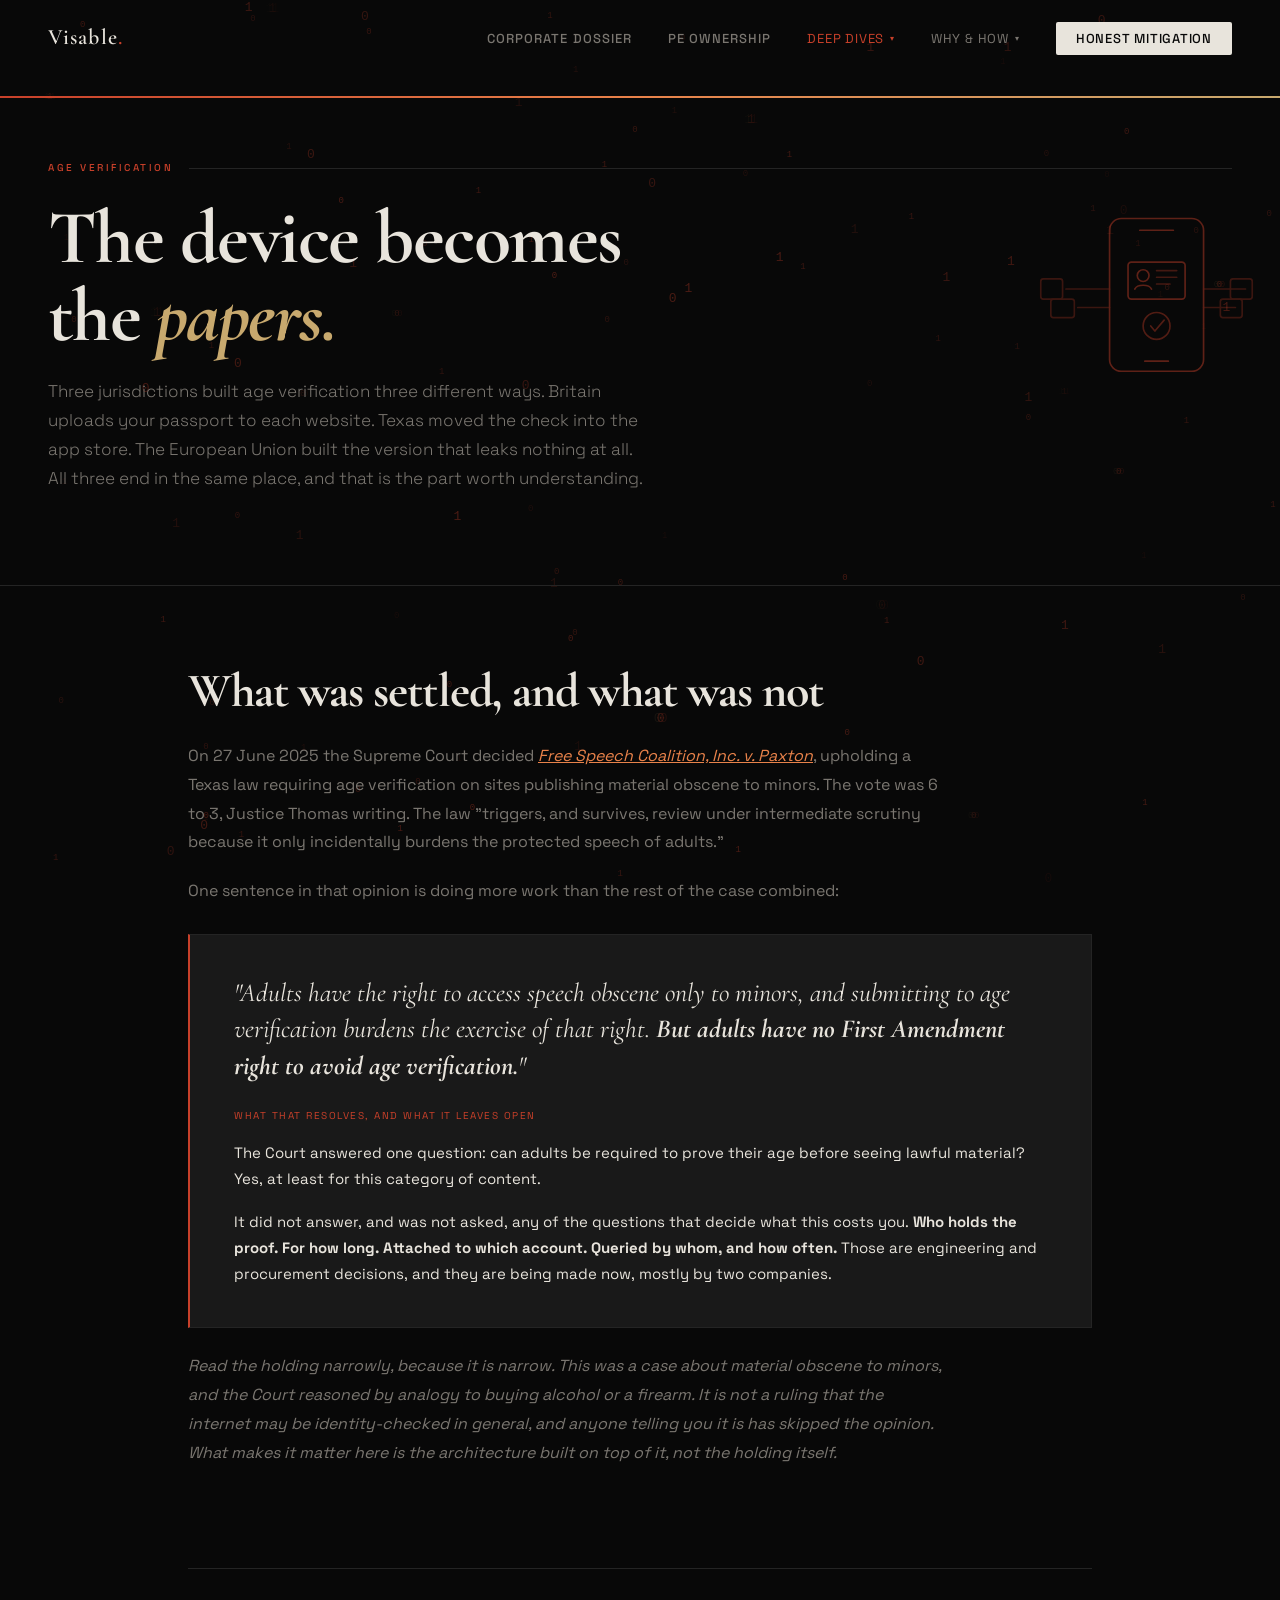
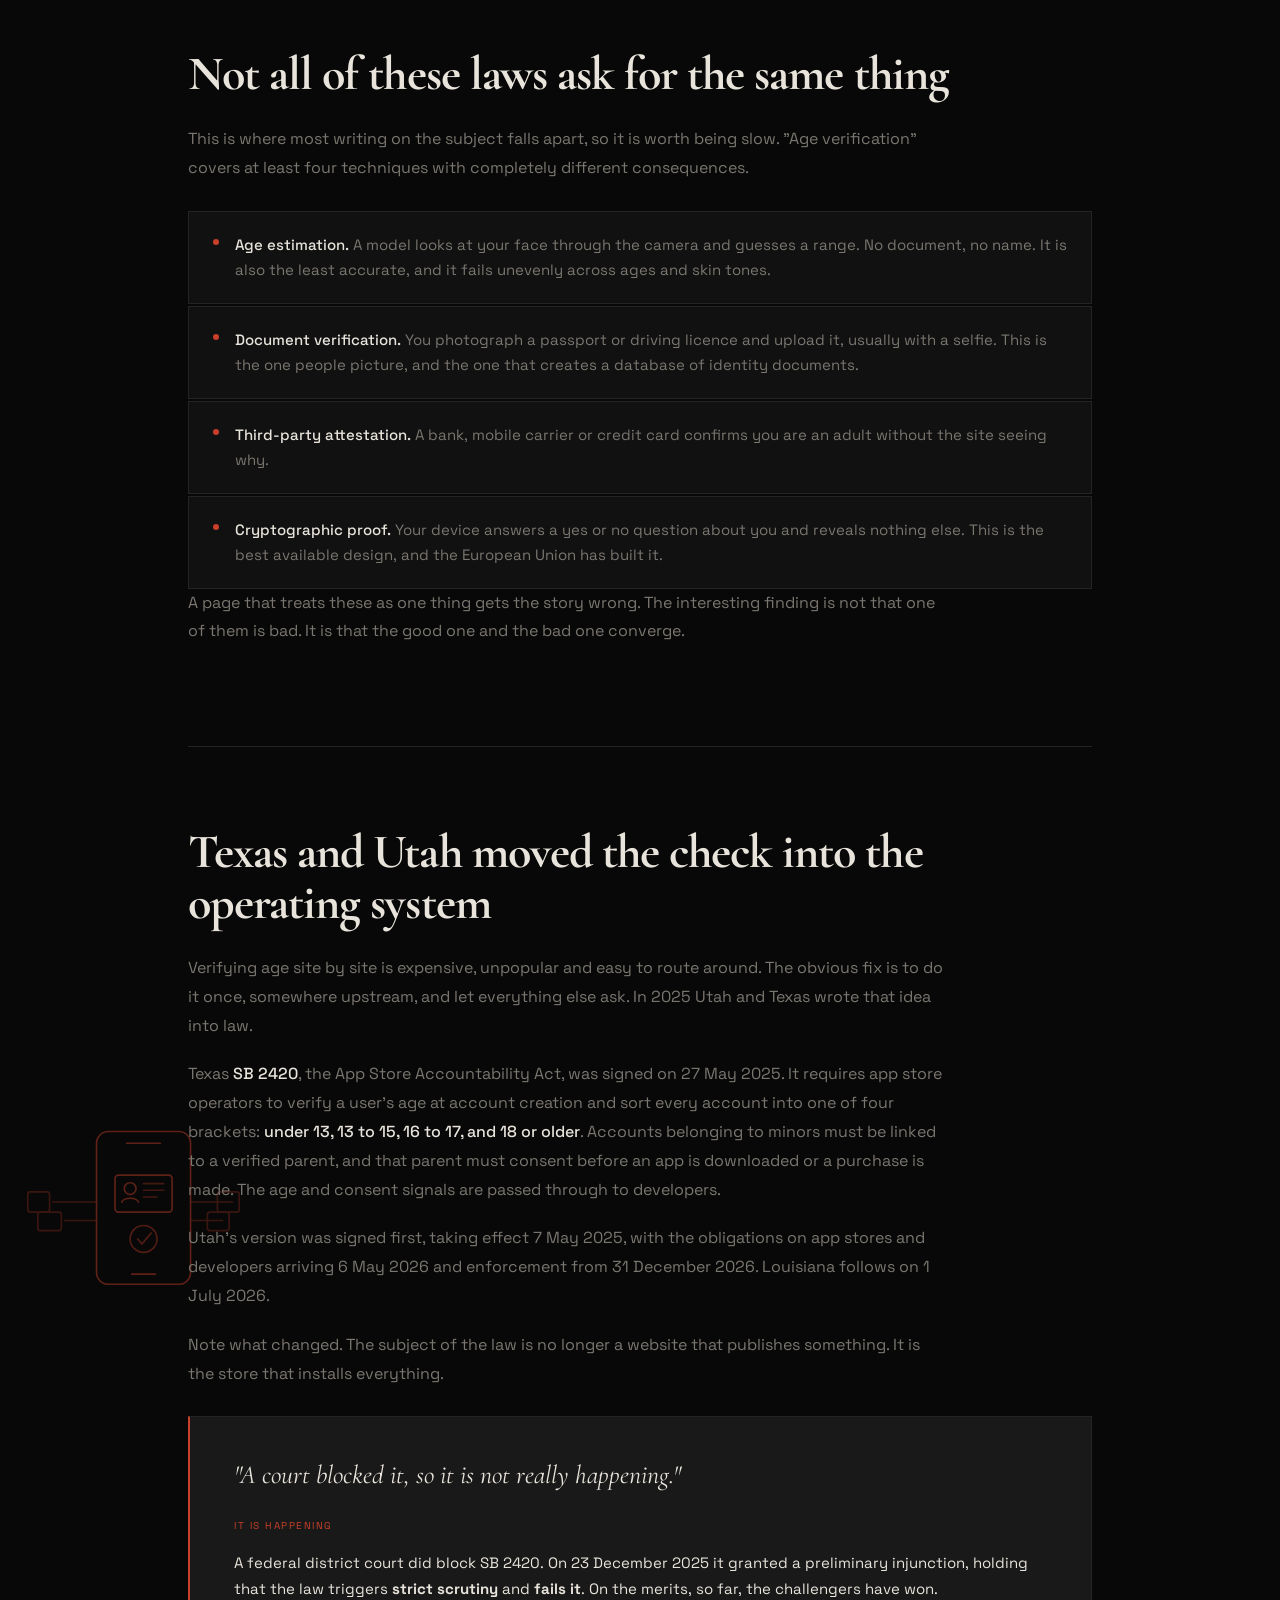
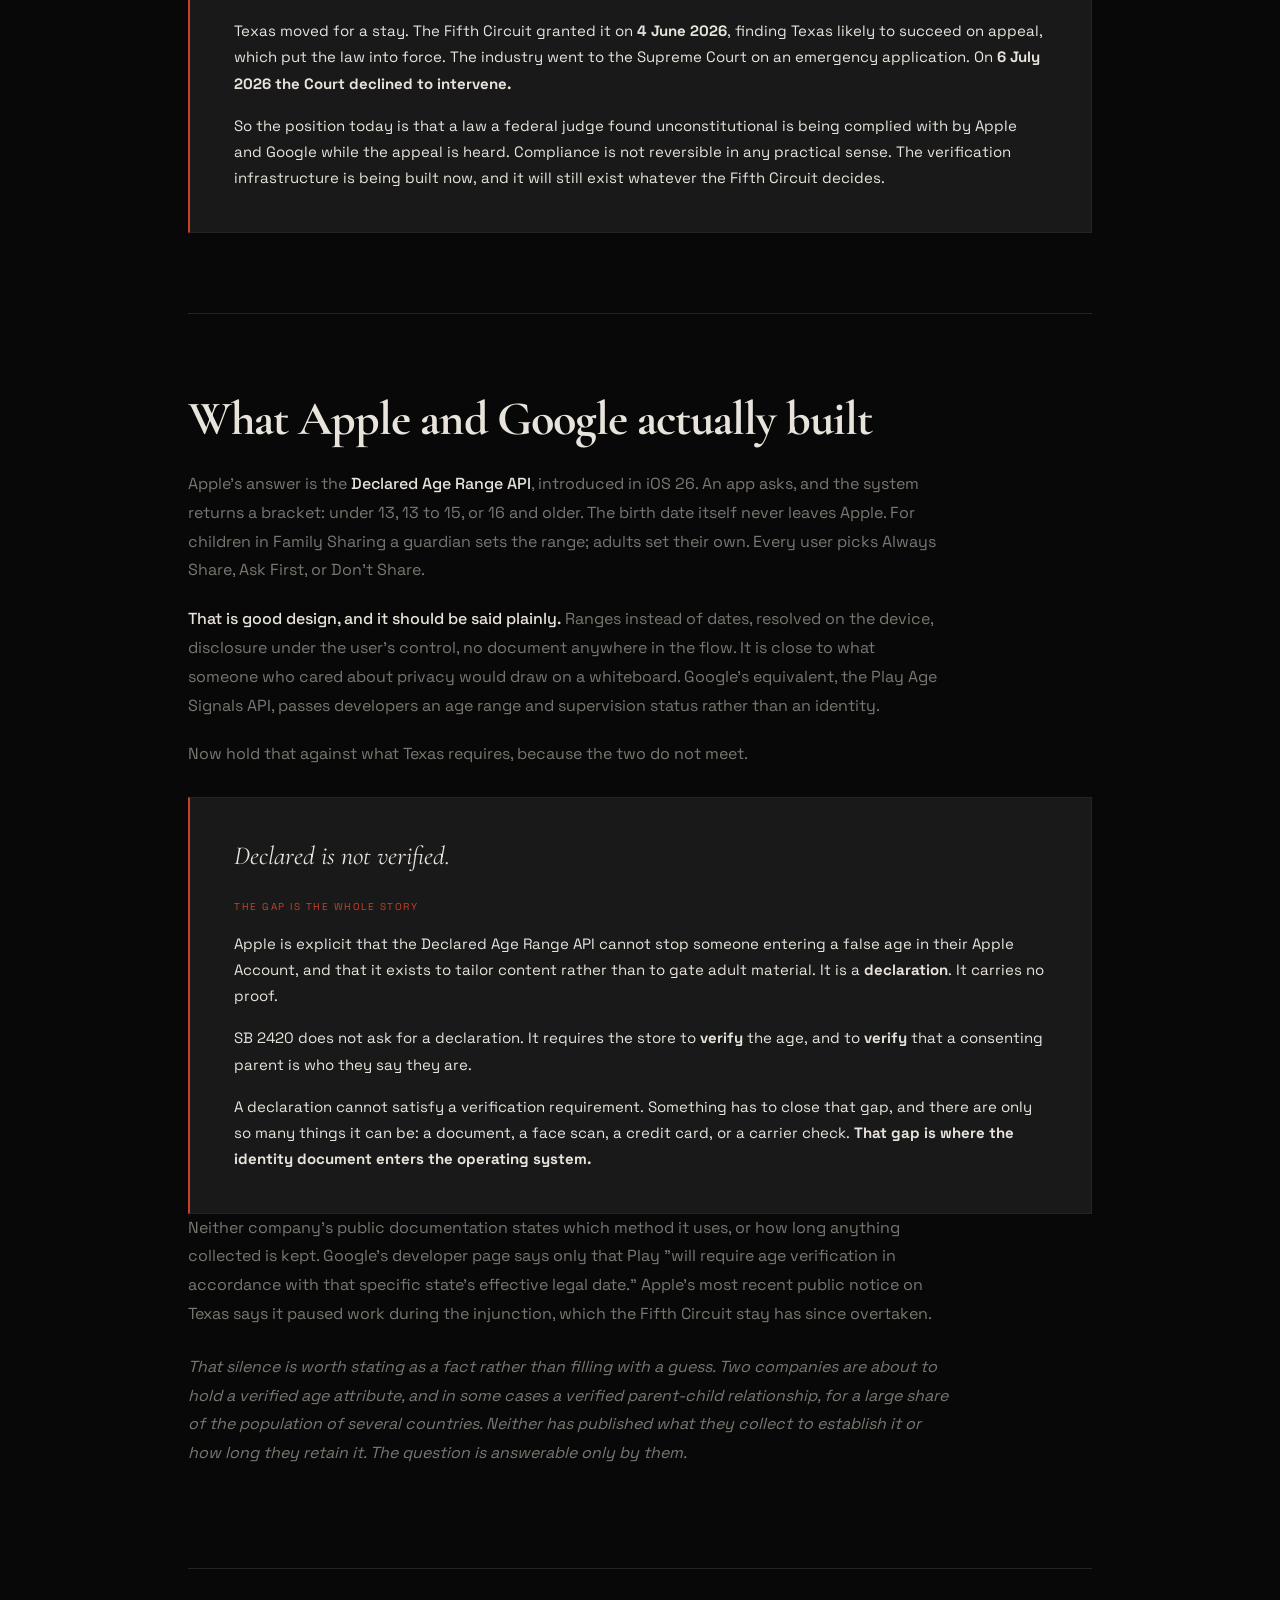
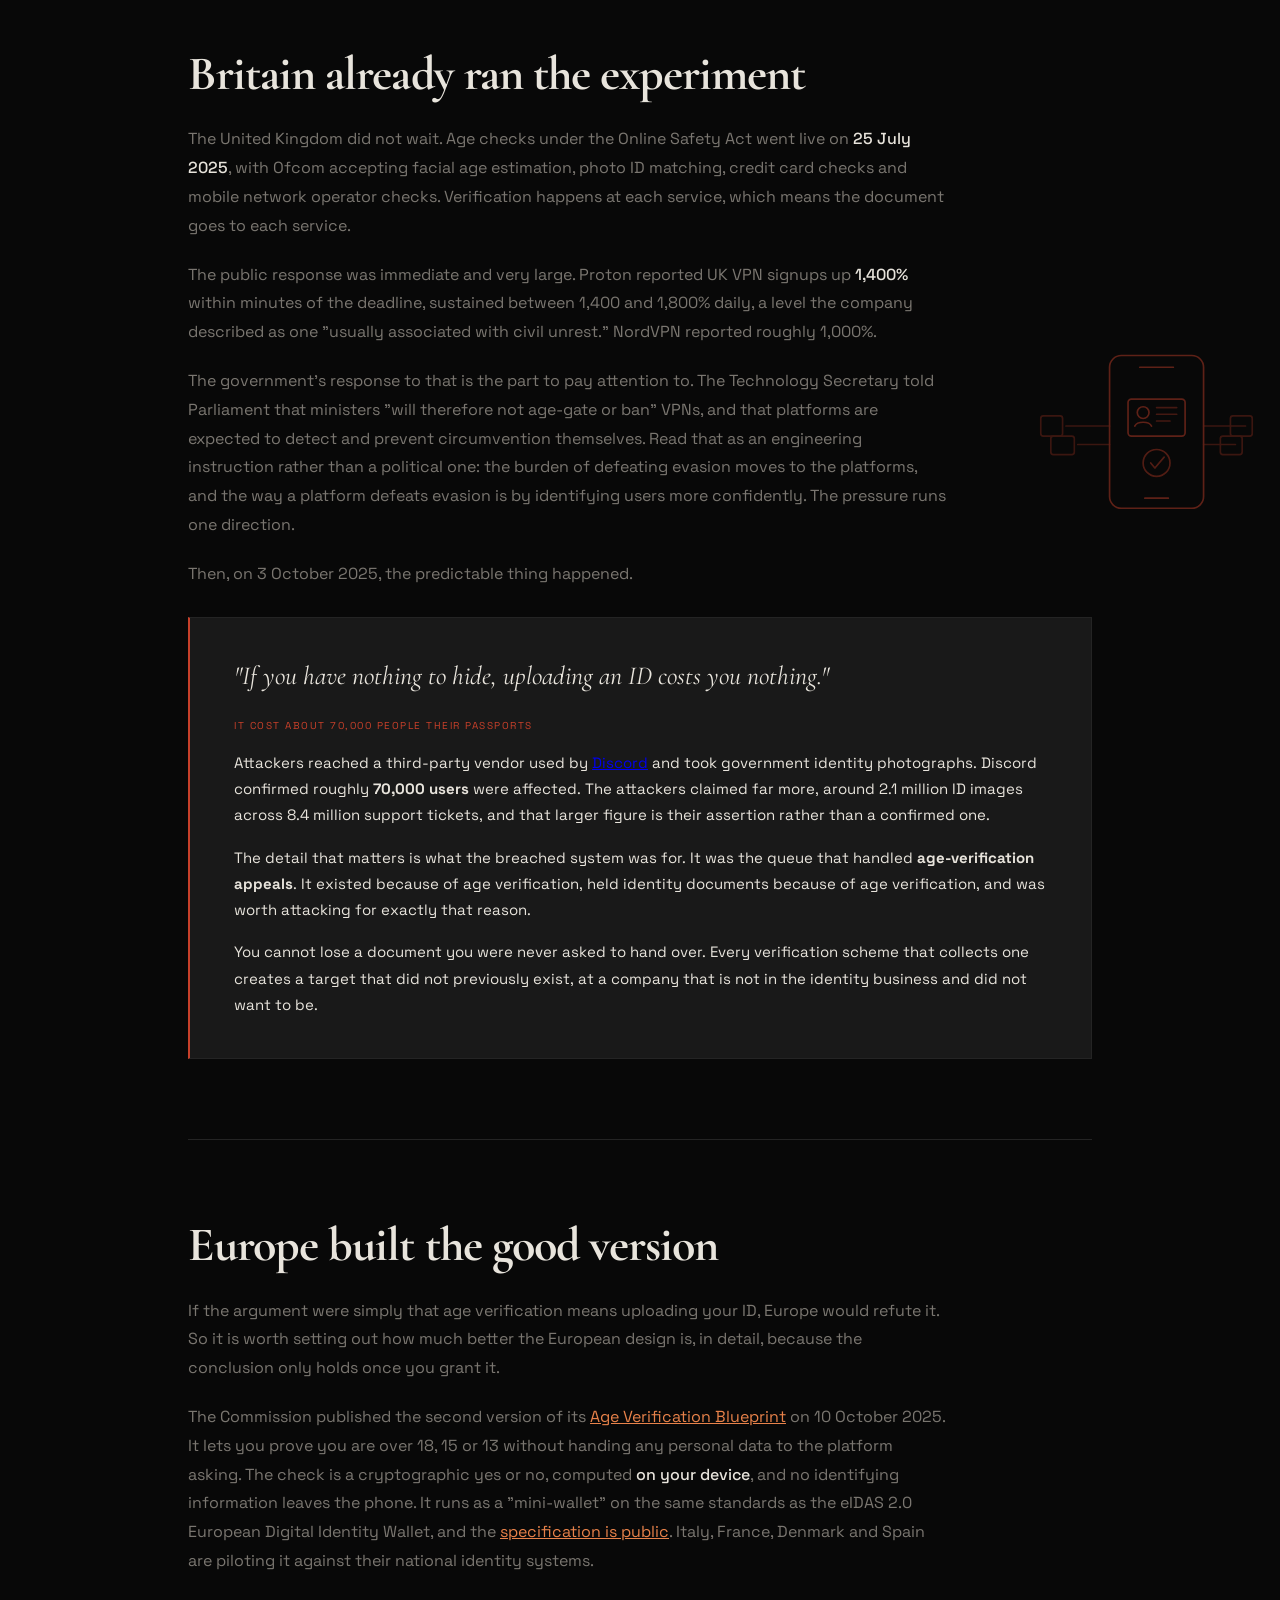
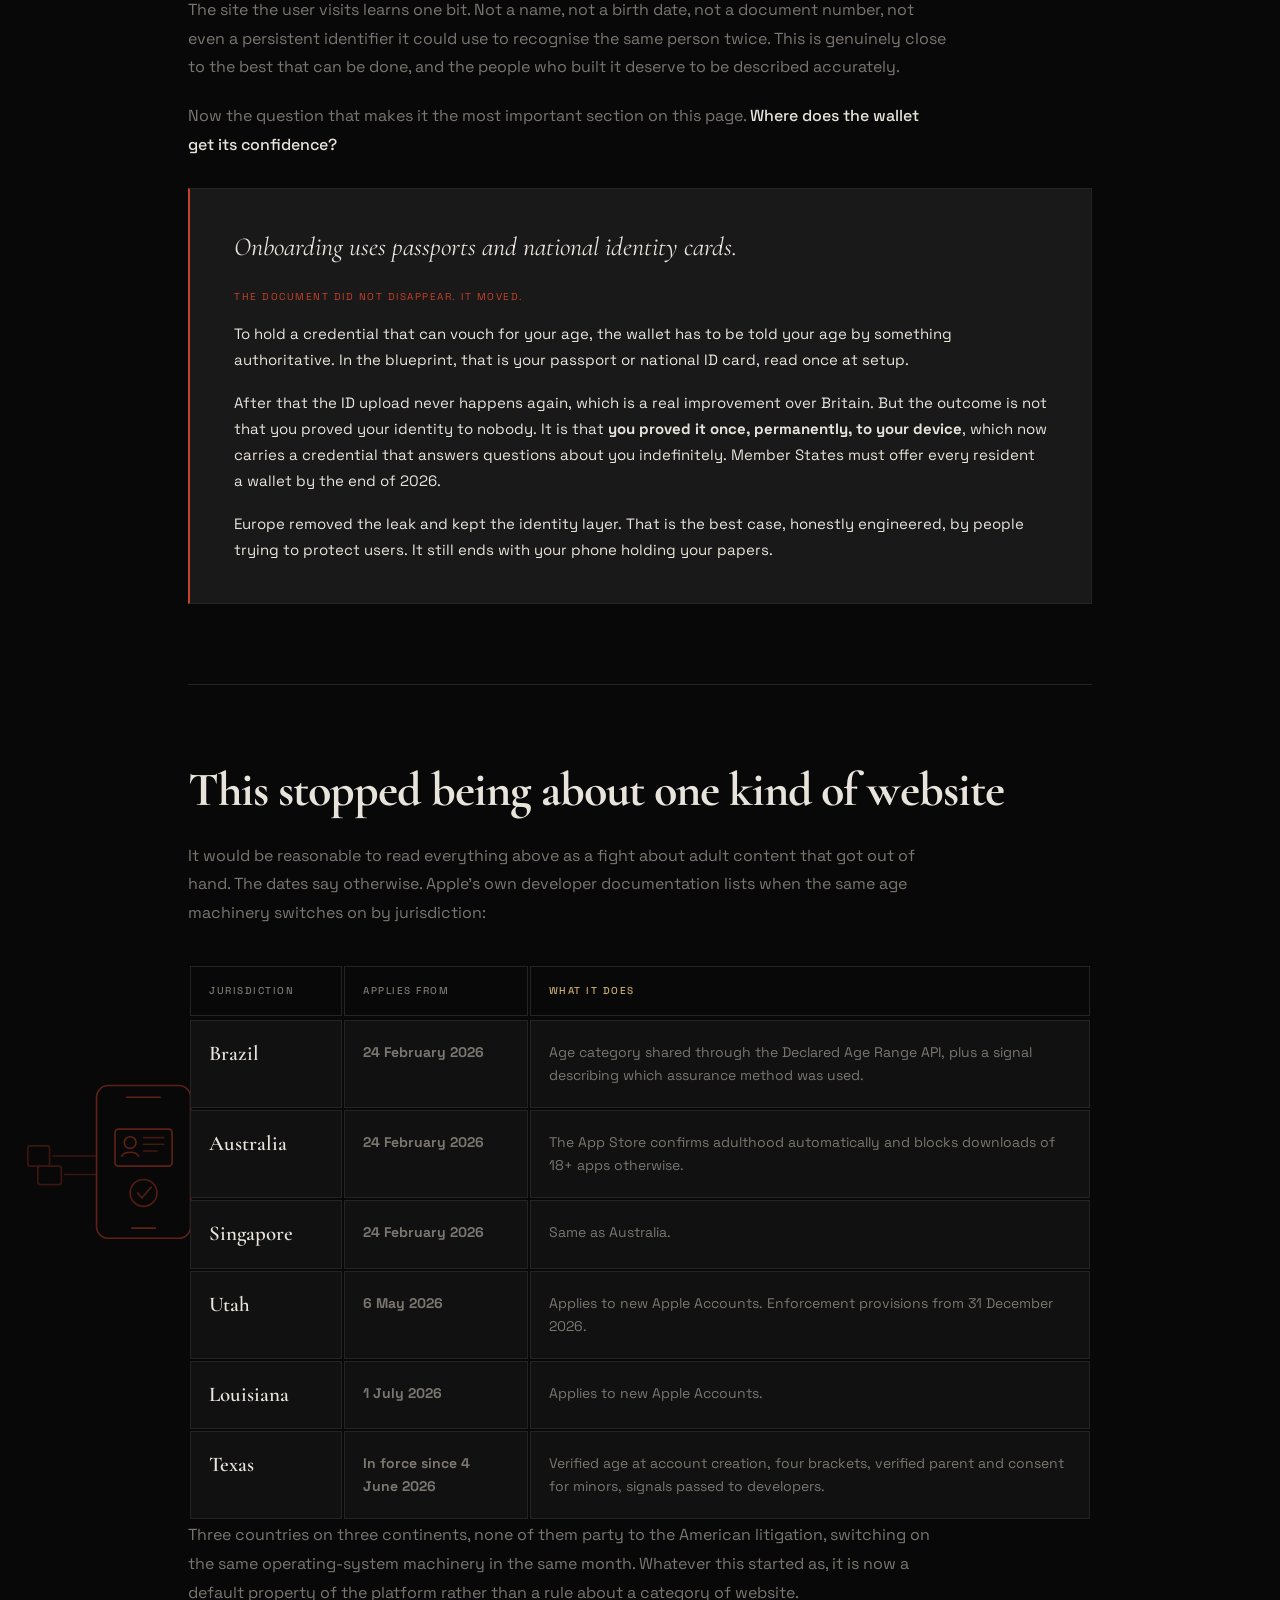
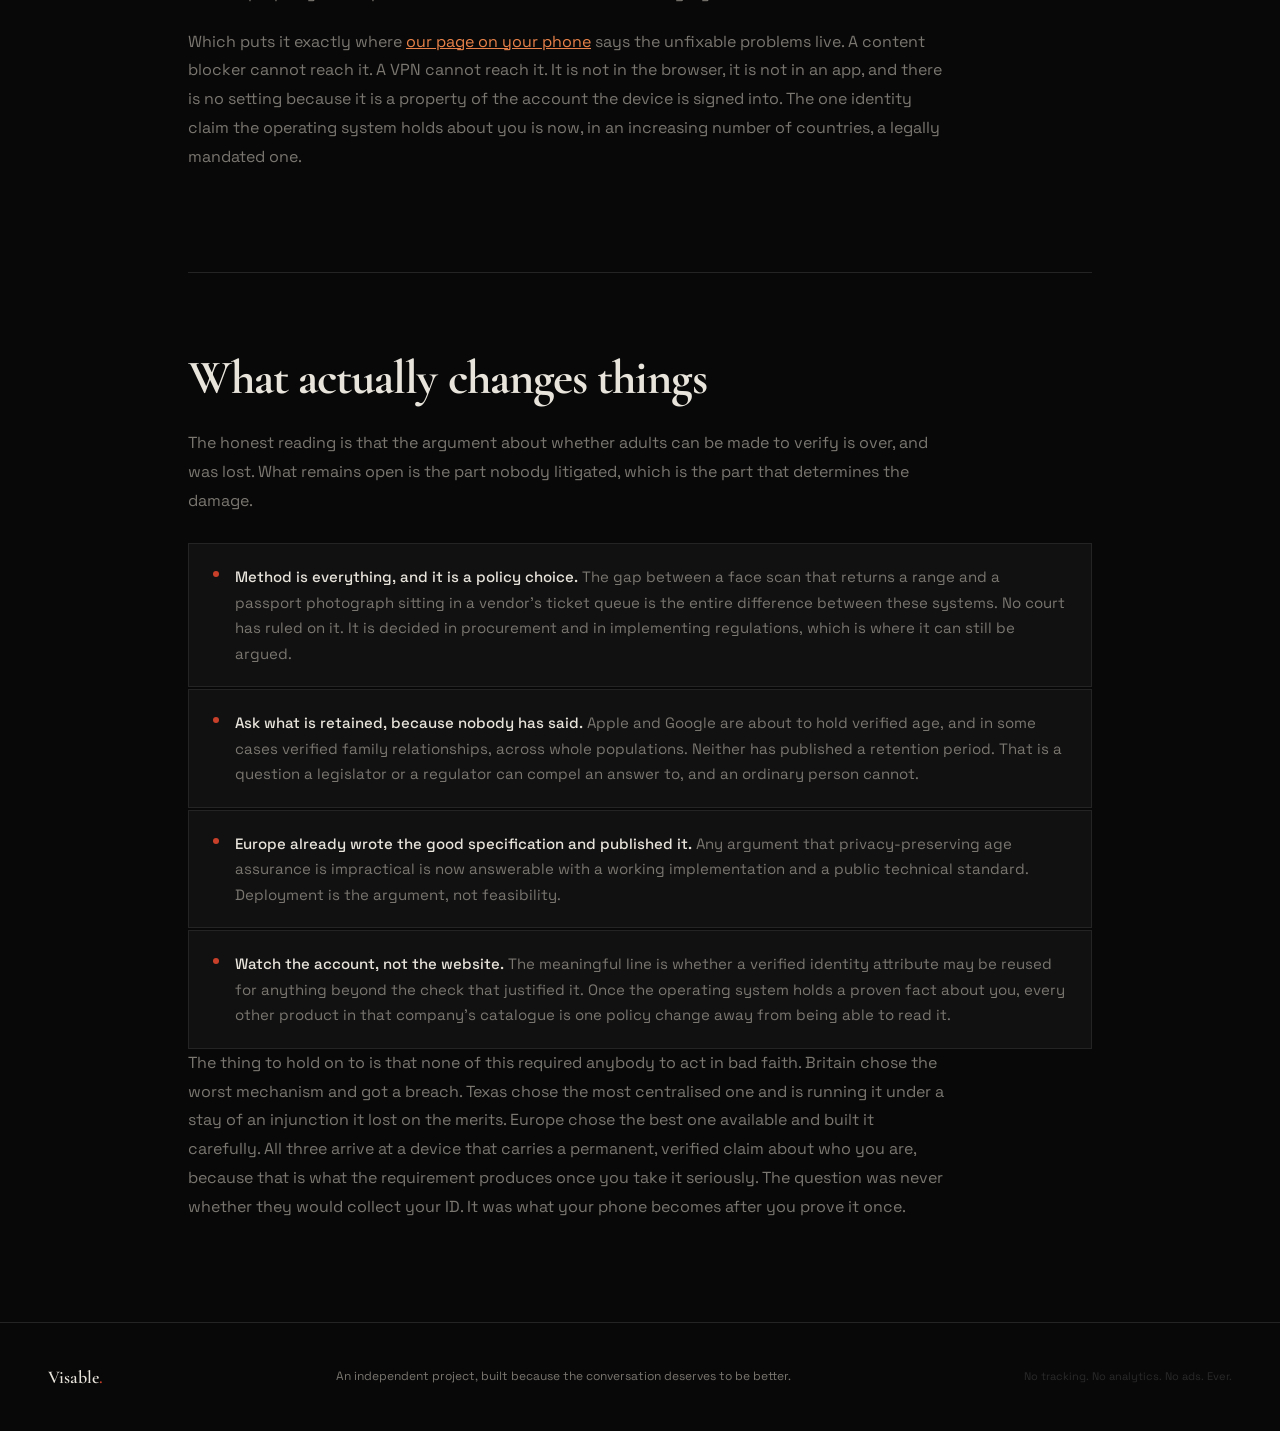
==== commit ca73f744: "Split the nav into Deep Dives and Why & How The nav had grown to six top-level items. Rename the Inv" ====
--- a/age-verification.html
+++ b/age-verification.html
@@ -33,8 +33,8 @@
     <li><a href="tracker.html">Corporate Dossier</a></li>
     <li><a href="pe-tracker.html">PE Ownership</a></li>
     <li class="nav-group">
-      <button type="button" class="nav-group-btn active" id="nav-group-btn" aria-expanded="false" aria-controls="nav-investigations" aria-haspopup="true">Investigations<span class="nav-group-caret" aria-hidden="true">&#9662;</span></button>
-      <ul class="nav-submenu" id="nav-investigations">
+      <button type="button" class="nav-group-btn active" aria-expanded="false" aria-controls="nav-deep-dives" aria-haspopup="true">Deep Dives<span class="nav-group-caret" aria-hidden="true">&#9662;</span></button>
+      <ul class="nav-submenu" id="nav-deep-dives">
         <li><a href="flock.html">Flock Cameras</a></li>
         <li><a href="graphene.html">Your Phone</a></li>
         <li><a href="cars.html">Your Car</a></li>
@@ -42,8 +42,15 @@
         <li><a href="age-verification.html" class="active">Your ID</a></li>
       </ul>
     </li>
-    <li><a href="contribute.html">Contribute</a></li>
-    <li><a href="donate.html">Donate</a></li>
+    <li class="nav-group">
+      <button type="button" class="nav-group-btn" aria-expanded="false" aria-controls="nav-why-how" aria-haspopup="true">Why &amp; How<span class="nav-group-caret" aria-hidden="true">&#9662;</span></button>
+      <ul class="nav-submenu" id="nav-why-how">
+        <li><a href="why-this-exists.html">Why This Exists</a></li>
+        <li><a href="common-ground.html">Common Ground</a></li>
+        <li><a href="contribute.html">Contribute</a></li>
+        <li><a href="donate.html">Donate</a></li>
+      </ul>
+    </li>
     <li><a href="index.html#tools" class="nav-cta">Honest Mitigation</a></li>
   </ul>
 </nav>
@@ -316,7 +323,6 @@
 <footer class="site-footer">
   <div class="logo">Visable<span>.</span></div>
   <p>An independent project, built because the conversation deserves to be better.</p>
-  <p class="footer-links"><a href="why-this-exists.html">Why this exists</a> &middot; <a href="common-ground.html">Common ground</a> &middot; <a href="contribute.html">Contribute</a></p>
   <p style="color: #2a2a2a; font-size: 11px;">No tracking. No analytics. No ads. Ever.</p>
 </footer>
 
--- a/style.css
+++ b/style.css
@@ -9,8 +9,6 @@
   --accent-warm: #e8824a;
   --gold: #c8a96e;
 }
-
-
 
     *, *::before, *::after { box-sizing: border-box; margin: 0; padding: 0; }
 
@@ -1580,7 +1578,6 @@
       transform: translateY(0);
     }
 
-
     /* ---- BINARY BACKGROUND CANVAS ---- */
     #binary-canvas {
       position: fixed;
@@ -1832,7 +1829,6 @@
     }
     footer.site-footer .logo span { color: var(--accent); }
     footer.site-footer p { font-size: 12px; color: var(--muted); }
-
 
     @media (max-width: 900px) {
       nav { padding: 20px 24px; }
@@ -2440,26 +2436,6 @@
       .why-rack-scene.side-left { left: -95px; }
     }
 
-    /* ---- FOOTER SECONDARY LINKS ---- */
-    /* Why this exists and Contribute live here rather than in the nav, which is
-       already carrying eight items. The footer is the only element repeated on
-       every page, so it is the one reliable route to both. */
-    footer.site-footer .footer-links {
-      font-size: 12px;
-      margin-top: 2px;
-    }
-    footer.site-footer .footer-links a {
-      color: var(--muted);
-      text-decoration: none;
-      border-bottom: 1px solid transparent;
-      transition: color 0.2s ease, border-color 0.2s ease;
-    }
-    footer.site-footer .footer-links a:hover,
-    footer.site-footer .footer-links a:focus-visible {
-      color: var(--text);
-      border-bottom-color: var(--gold);
-    }
-
     /* ---- COMMON GROUND PAGE ---- */
     /* Reading column reuses .flock-body / .flock-block / .flock-list /
        .myth-card / .hm-table, as every page before it does. */
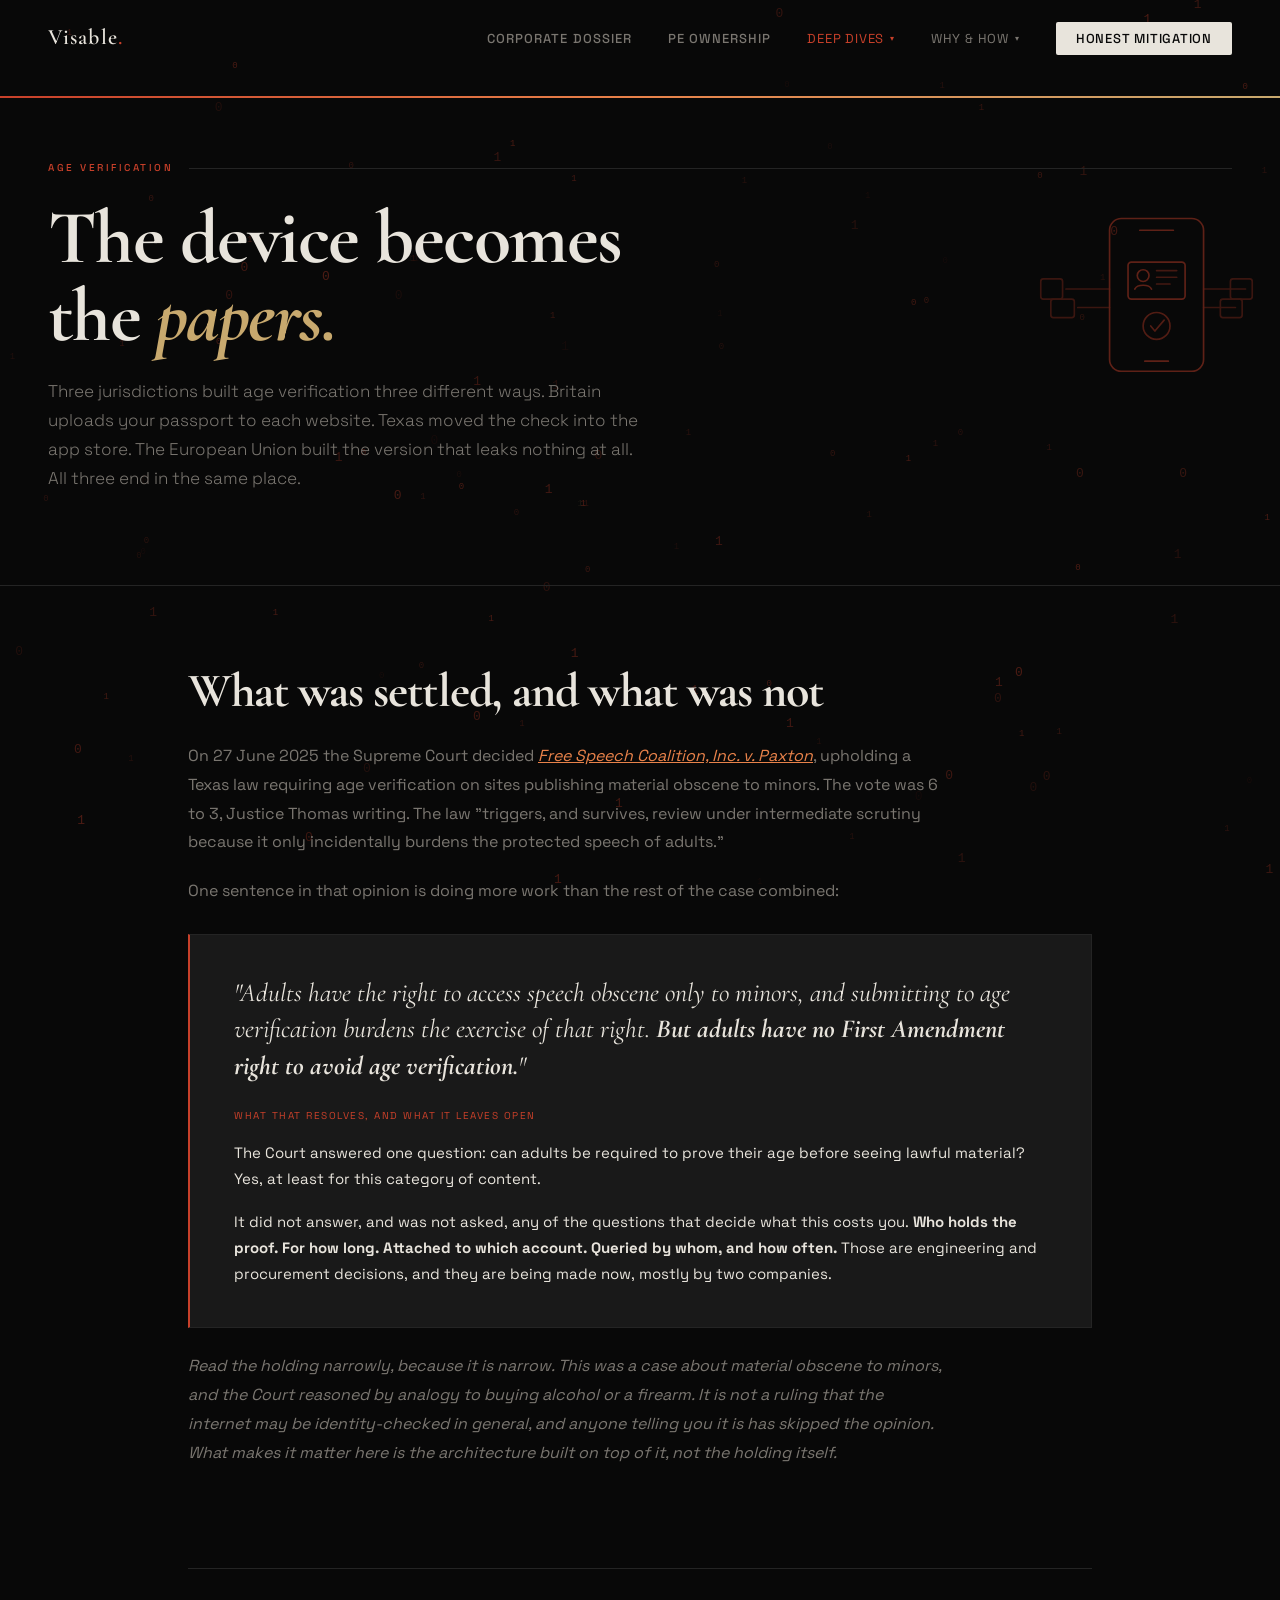
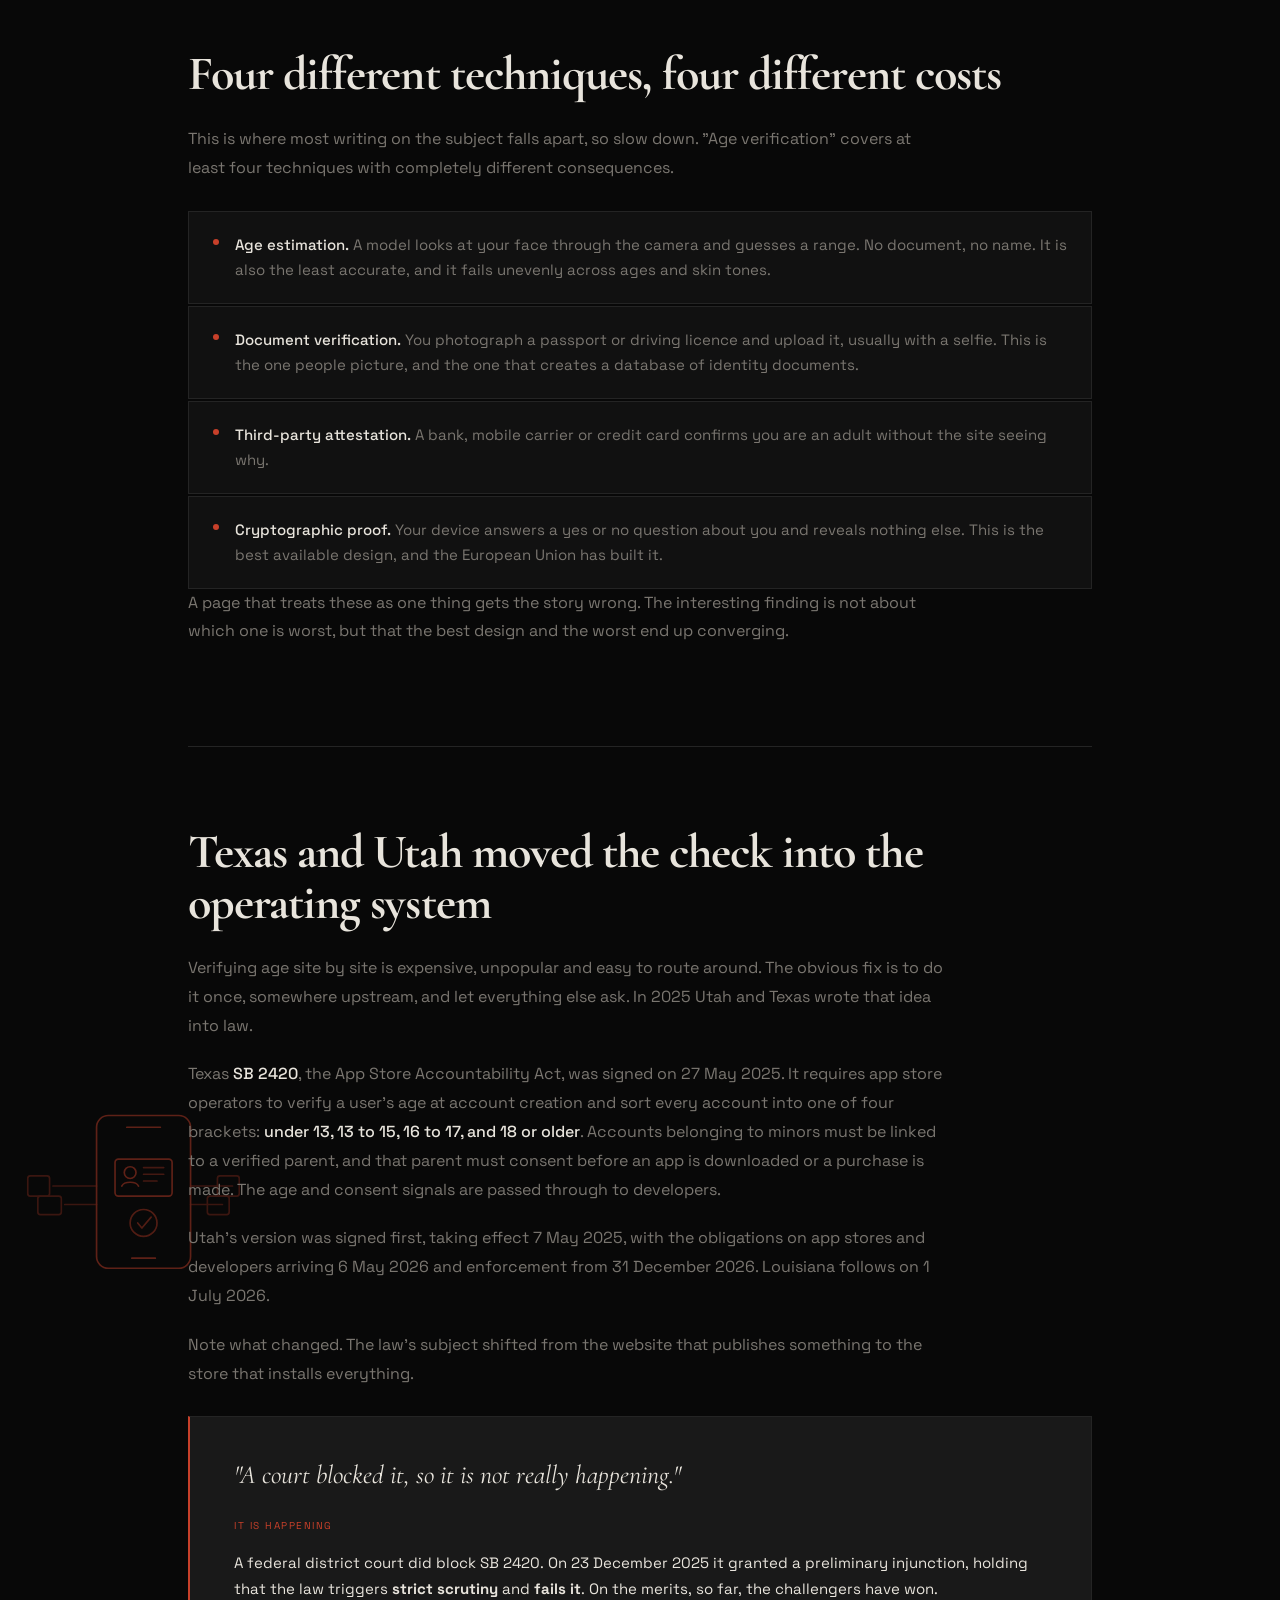
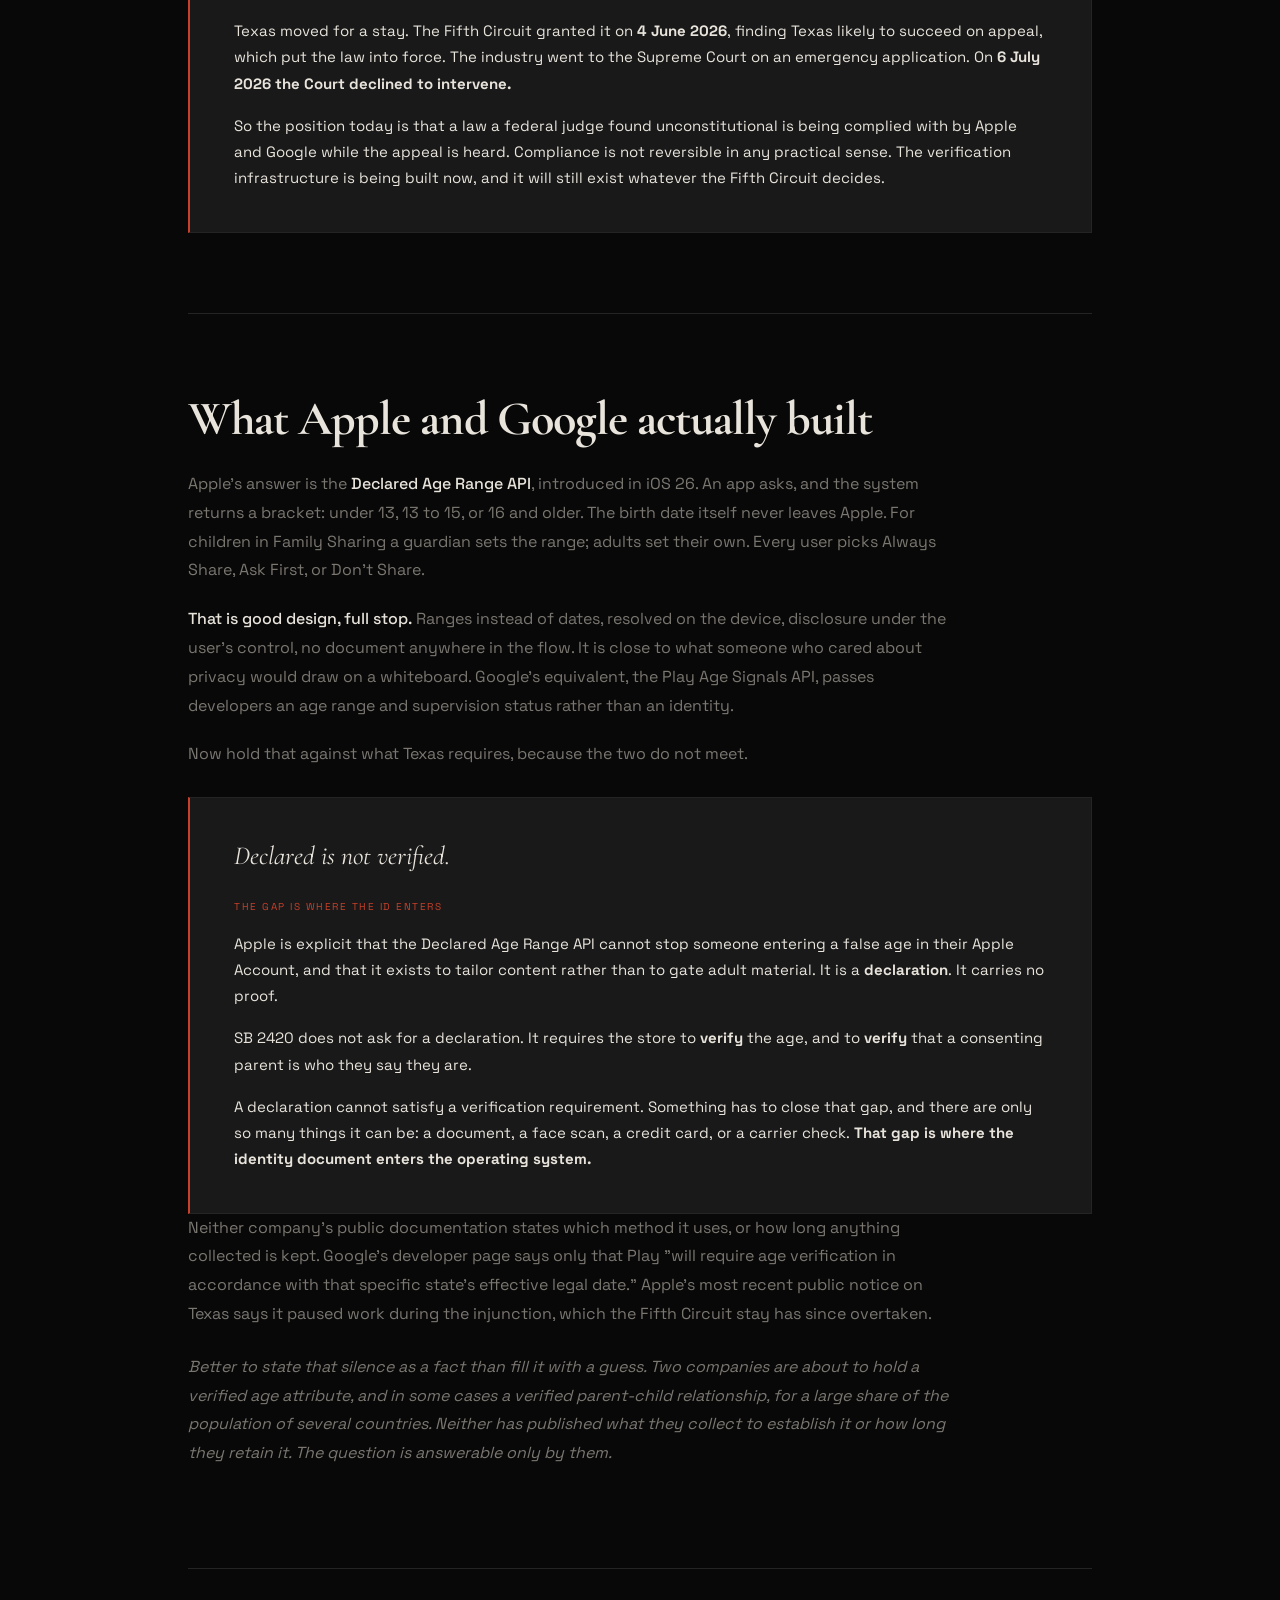
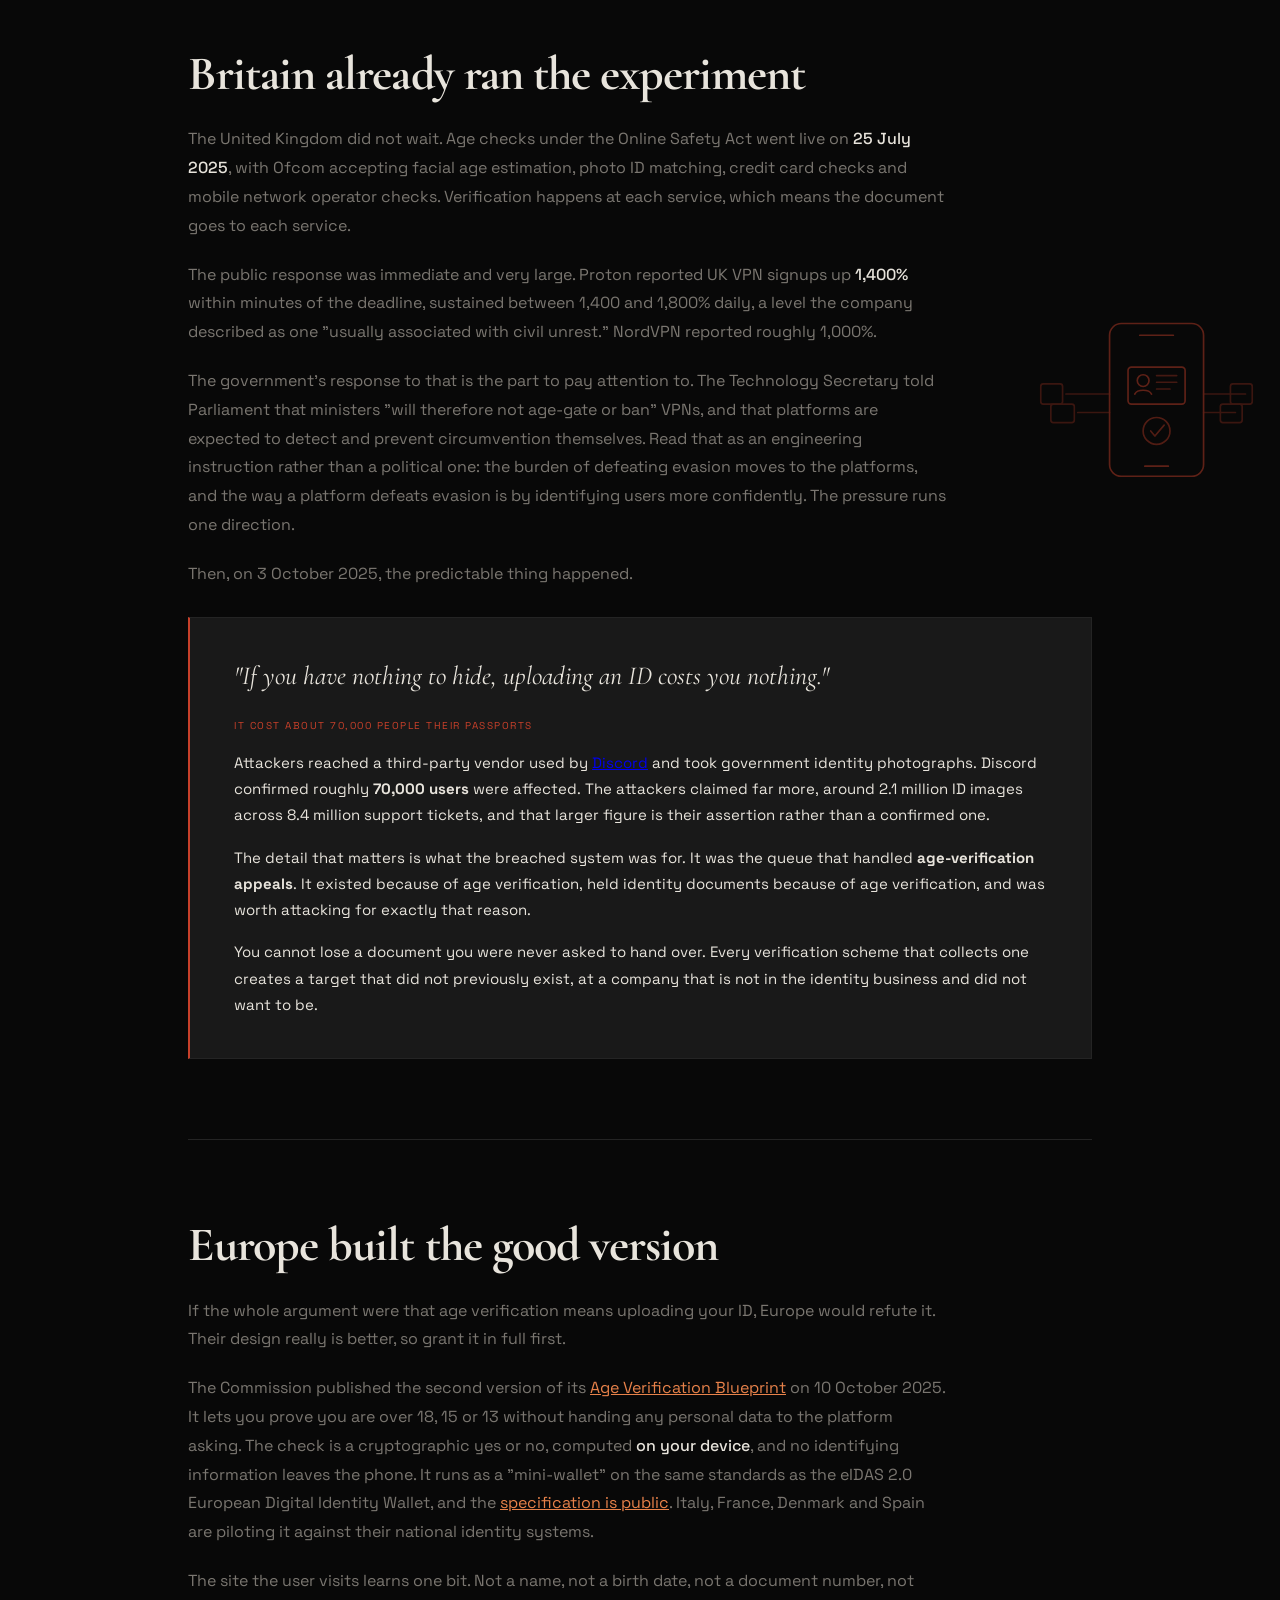
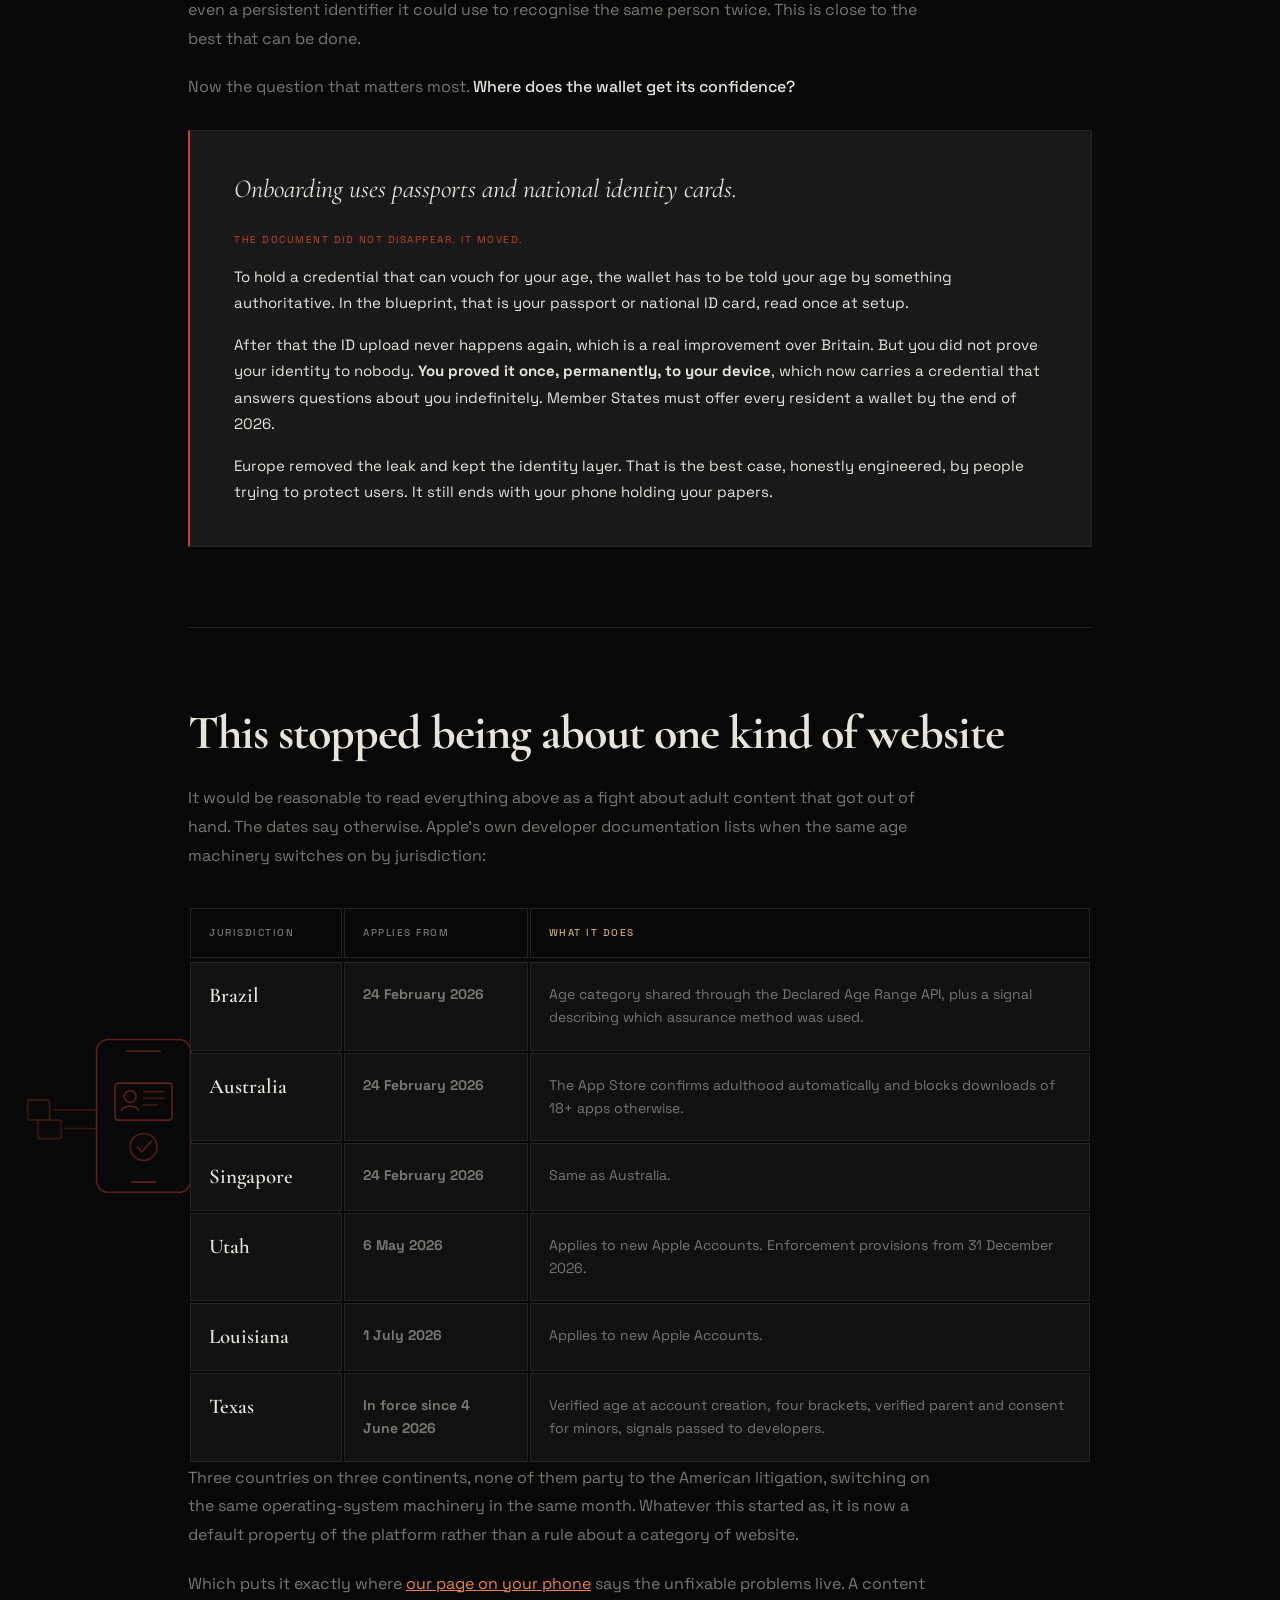
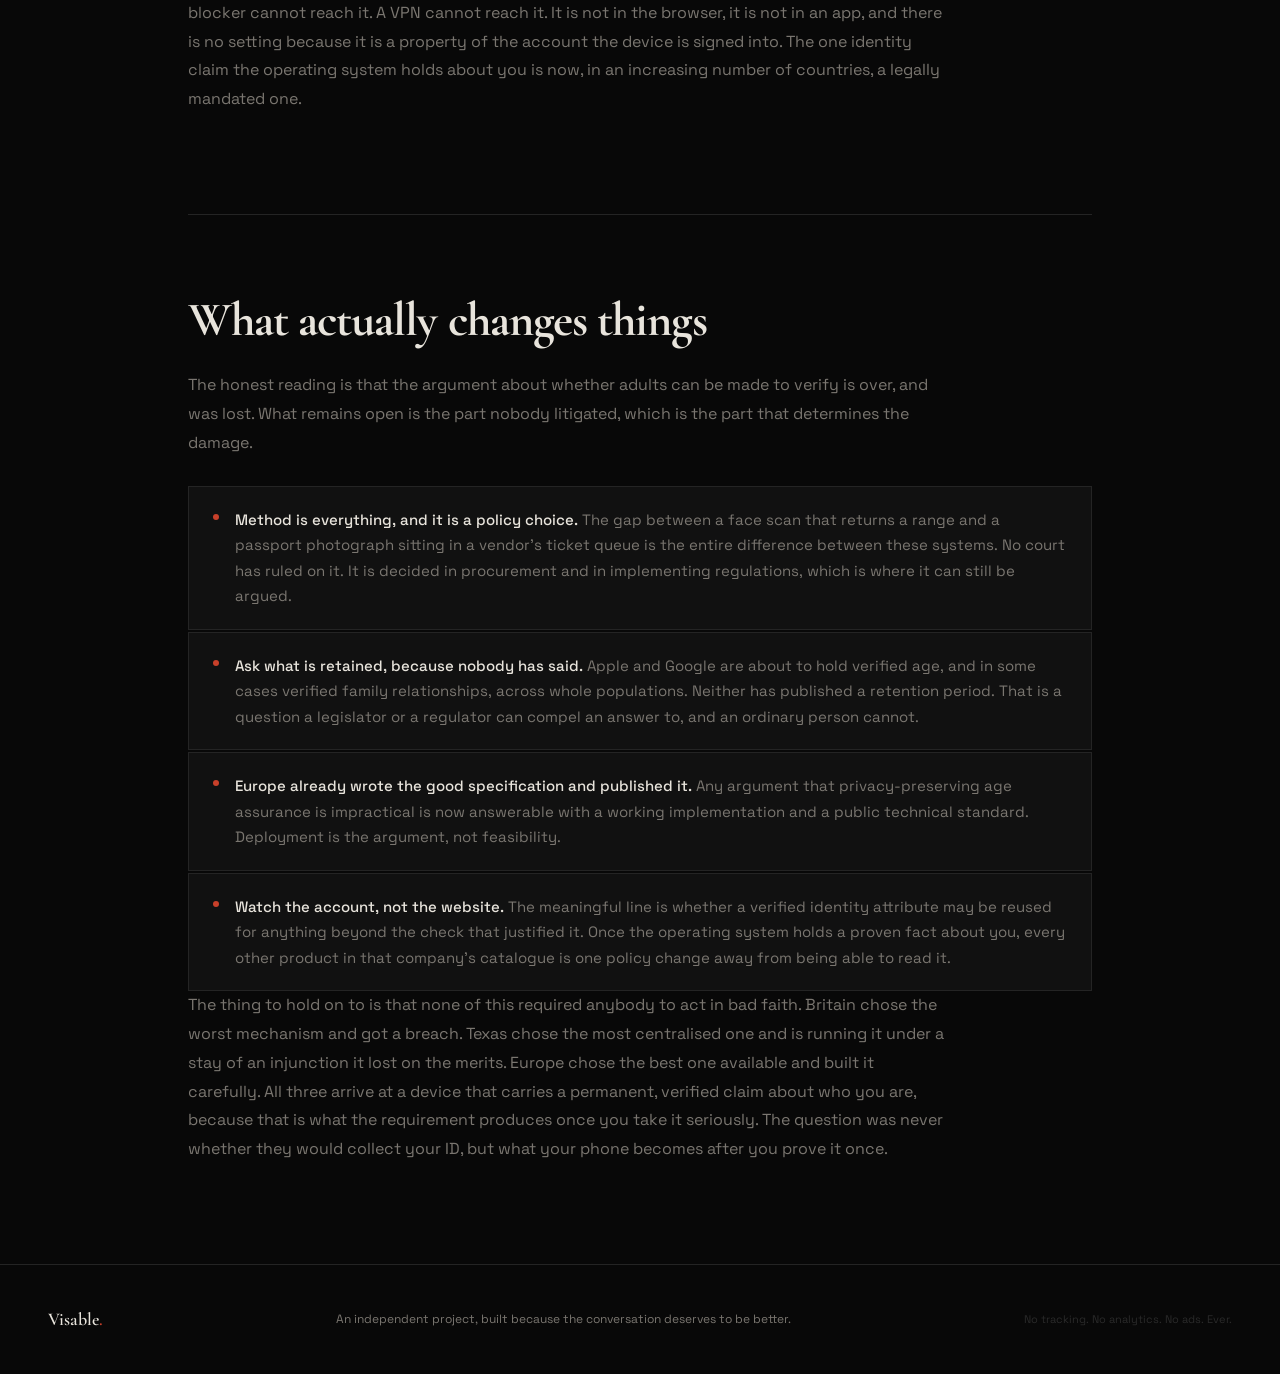
==== commit dbef0276: "Humanize site copy: cut AI cadence, tighten bloat Voice pass over all prose pages. Neutralize the "I" ====
--- a/age-verification.html
+++ b/age-verification.html
@@ -179,7 +179,7 @@
   <div class="dossier-header">
     <div class="section-label">Age Verification</div>
     <h1>The device becomes<br />the <em>papers.</em></h1>
-    <p class="dossier-sub">Three jurisdictions built age verification three different ways. Britain uploads your passport to each website. Texas moved the check into the app store. The European Union built the version that leaks nothing at all. All three end in the same place, and that is the part worth understanding.</p>
+    <p class="dossier-sub">Three jurisdictions built age verification three different ways. Britain uploads your passport to each website. Texas moved the check into the app store. The European Union built the version that leaks nothing at all. All three end in the same place.</p>
   </div>
 
   <div class="flock-body">
@@ -200,15 +200,15 @@
 
     <!-- b) VERIFICATION VS ESTIMATION -->
     <section class="flock-block" aria-labelledby="methods-h">
-      <h2 id="methods-h">Not all of these laws ask for the same thing</h2>
-      <p>This is where most writing on the subject falls apart, so it is worth being slow. "Age verification" covers at least four techniques with completely different consequences.</p>
+      <h2 id="methods-h">Four different techniques, four different costs</h2>
+      <p>This is where most writing on the subject falls apart, so slow down. "Age verification" covers at least four techniques with completely different consequences.</p>
       <ul class="flock-list">
         <li><strong>Age estimation.</strong> A model looks at your face through the camera and guesses a range. No document, no name. It is also the least accurate, and it fails unevenly across ages and skin tones.</li>
         <li><strong>Document verification.</strong> You photograph a passport or driving licence and upload it, usually with a selfie. This is the one people picture, and the one that creates a database of identity documents.</li>
         <li><strong>Third-party attestation.</strong> A bank, mobile carrier or credit card confirms you are an adult without the site seeing why.</li>
         <li><strong>Cryptographic proof.</strong> Your device answers a yes or no question about you and reveals nothing else. This is the best available design, and the European Union has built it.</li>
       </ul>
-      <p>A page that treats these as one thing gets the story wrong. The interesting finding is not that one of them is bad. It is that the good one and the bad one converge.</p>
+      <p>A page that treats these as one thing gets the story wrong. The interesting finding is not about which one is worst, but that the best design and the worst end up converging.</p>
     </section>
 
     <!-- c) TEXAS AND UTAH -->
@@ -217,7 +217,7 @@
       <p>Verifying age site by site is expensive, unpopular and easy to route around. The obvious fix is to do it once, somewhere upstream, and let everything else ask. In 2025 Utah and Texas wrote that idea into law.</p>
       <p>Texas <strong>SB 2420</strong>, the App Store Accountability Act, was signed on 27 May 2025. It requires app store operators to verify a user's age at account creation and sort every account into one of four brackets: <strong>under 13, 13 to 15, 16 to 17, and 18 or older</strong>. Accounts belonging to minors must be linked to a verified parent, and that parent must consent before an app is downloaded or a purchase is made. The age and consent signals are passed through to developers.</p>
       <p>Utah's version was signed first, taking effect 7 May 2025, with the obligations on app stores and developers arriving 6 May 2026 and enforcement from 31 December 2026. Louisiana follows on 1 July 2026.</p>
-      <p>Note what changed. The subject of the law is no longer a website that publishes something. It is the store that installs everything.</p>
+      <p>Note what changed. The law's subject shifted from the website that publishes something to the store that installs everything.</p>
       <div class="myth-card">
         <div class="myth-quote">"A court blocked it, so it is not really happening."</div>
         <div class="myth-reframe-label">It is happening</div>
@@ -231,17 +231,17 @@
     <section class="flock-block" aria-labelledby="platform-h">
       <h2 id="platform-h">What Apple and Google actually built</h2>
       <p>Apple's answer is the <strong>Declared Age Range API</strong>, introduced in iOS 26. An app asks, and the system returns a bracket: under 13, 13 to 15, or 16 and older. The birth date itself never leaves Apple. For children in Family Sharing a guardian sets the range; adults set their own. Every user picks Always Share, Ask First, or Don't Share.</p>
-      <p><strong>That is good design, and it should be said plainly.</strong> Ranges instead of dates, resolved on the device, disclosure under the user's control, no document anywhere in the flow. It is close to what someone who cared about privacy would draw on a whiteboard. Google's equivalent, the Play Age Signals API, passes developers an age range and supervision status rather than an identity.</p>
+      <p><strong>That is good design, full stop.</strong> Ranges instead of dates, resolved on the device, disclosure under the user's control, no document anywhere in the flow. It is close to what someone who cared about privacy would draw on a whiteboard. Google's equivalent, the Play Age Signals API, passes developers an age range and supervision status rather than an identity.</p>
       <p>Now hold that against what Texas requires, because the two do not meet.</p>
       <div class="myth-card">
         <div class="myth-quote">Declared is not verified.</div>
-        <div class="myth-reframe-label">The gap is the whole story</div>
+        <div class="myth-reframe-label">The gap is where the ID enters</div>
         <p>Apple is explicit that the Declared Age Range API cannot stop someone entering a false age in their Apple Account, and that it exists to tailor content rather than to gate adult material. It is a <strong>declaration</strong>. It carries no proof.</p>
         <p>SB 2420 does not ask for a declaration. It requires the store to <strong>verify</strong> the age, and to <strong>verify</strong> that a consenting parent is who they say they are.</p>
         <p>A declaration cannot satisfy a verification requirement. Something has to close that gap, and there are only so many things it can be: a document, a face scan, a credit card, or a carrier check. <strong>That gap is where the identity document enters the operating system.</strong></p>
       </div>
       <p>Neither company's public documentation states which method it uses, or how long anything collected is kept. Google's developer page says only that Play "will require age verification in accordance with that specific state's effective legal date." Apple's most recent public notice on Texas says it paused work during the injunction, which the Fifth Circuit stay has since overtaken.</p>
-      <p class="flock-caveat">That silence is worth stating as a fact rather than filling with a guess. Two companies are about to hold a verified age attribute, and in some cases a verified parent-child relationship, for a large share of the population of several countries. Neither has published what they collect to establish it or how long they retain it. The question is answerable only by them.</p>
+      <p class="flock-caveat">Better to state that silence as a fact than fill it with a guess. Two companies are about to hold a verified age attribute, and in some cases a verified parent-child relationship, for a large share of the population of several countries. Neither has published what they collect to establish it or how long they retain it. The question is answerable only by them.</p>
     </section>
 
     <!-- e) THE UK -->
@@ -263,15 +263,15 @@
     <!-- f) THE EU -->
     <section class="flock-block" aria-labelledby="eu-h">
       <h2 id="eu-h">Europe built the good version</h2>
-      <p>If the argument were simply that age verification means uploading your ID, Europe would refute it. So it is worth setting out how much better the European design is, in detail, because the conclusion only holds once you grant it.</p>
+      <p>If the whole argument were that age verification means uploading your ID, Europe would refute it. Their design really is better, so grant it in full first.</p>
       <p>The Commission published the second version of its <a href="https://digital-strategy.ec.europa.eu/en/policies/eu-age-verification" target="_blank" rel="noopener noreferrer">Age Verification Blueprint</a> on 10 October 2025. It lets you prove you are over 18, 15 or 13 without handing any personal data to the platform asking. The check is a cryptographic yes or no, computed <strong>on your device</strong>, and no identifying information leaves the phone. It runs as a "mini-wallet" on the same standards as the eIDAS 2.0 European Digital Identity Wallet, and the <a href="https://github.com/eu-digital-identity-wallet/av-doc-technical-specification" target="_blank" rel="noopener noreferrer">specification is public</a>. Italy, France, Denmark and Spain are piloting it against their national identity systems.</p>
-      <p>The site the user visits learns one bit. Not a name, not a birth date, not a document number, not even a persistent identifier it could use to recognise the same person twice. This is genuinely close to the best that can be done, and the people who built it deserve to be described accurately.</p>
-      <p>Now the question that makes it the most important section on this page. <strong>Where does the wallet get its confidence?</strong></p>
+      <p>The site the user visits learns one bit. Not a name, not a birth date, not a document number, not even a persistent identifier it could use to recognise the same person twice. This is close to the best that can be done.</p>
+      <p>Now the question that matters most. <strong>Where does the wallet get its confidence?</strong></p>
       <div class="myth-card">
         <div class="myth-quote">Onboarding uses passports and national identity cards.</div>
         <div class="myth-reframe-label">The document did not disappear. It moved.</div>
         <p>To hold a credential that can vouch for your age, the wallet has to be told your age by something authoritative. In the blueprint, that is your passport or national ID card, read once at setup.</p>
-        <p>After that the ID upload never happens again, which is a real improvement over Britain. But the outcome is not that you proved your identity to nobody. It is that <strong>you proved it once, permanently, to your device</strong>, which now carries a credential that answers questions about you indefinitely. Member States must offer every resident a wallet by the end of 2026.</p>
+        <p>After that the ID upload never happens again, which is a real improvement over Britain. But you did not prove your identity to nobody. <strong>You proved it once, permanently, to your device</strong>, which now carries a credential that answers questions about you indefinitely. Member States must offer every resident a wallet by the end of 2026.</p>
         <p>Europe removed the leak and kept the identity layer. That is the best case, honestly engineered, by people trying to protect users. It still ends with your phone holding your papers.</p>
       </div>
     </section>
@@ -314,7 +314,7 @@
         <li><strong>Europe already wrote the good specification and published it.</strong> Any argument that privacy-preserving age assurance is impractical is now answerable with a working implementation and a public technical standard. Deployment is the argument, not feasibility.</li>
         <li><strong>Watch the account, not the website.</strong> The meaningful line is whether a verified identity attribute may be reused for anything beyond the check that justified it. Once the operating system holds a proven fact about you, every other product in that company's catalogue is one policy change away from being able to read it.</li>
       </ul>
-      <p>The thing to hold on to is that none of this required anybody to act in bad faith. Britain chose the worst mechanism and got a breach. Texas chose the most centralised one and is running it under a stay of an injunction it lost on the merits. Europe chose the best one available and built it carefully. All three arrive at a device that carries a permanent, verified claim about who you are, because that is what the requirement produces once you take it seriously. The question was never whether they would collect your ID. It was what your phone becomes after you prove it once.</p>
+      <p>The thing to hold on to is that none of this required anybody to act in bad faith. Britain chose the worst mechanism and got a breach. Texas chose the most centralised one and is running it under a stay of an injunction it lost on the merits. Europe chose the best one available and built it carefully. All three arrive at a device that carries a permanent, verified claim about who you are, because that is what the requirement produces once you take it seriously. The question was never whether they would collect your ID, but what your phone becomes after you prove it once.</p>
     </section>
 
   </div>
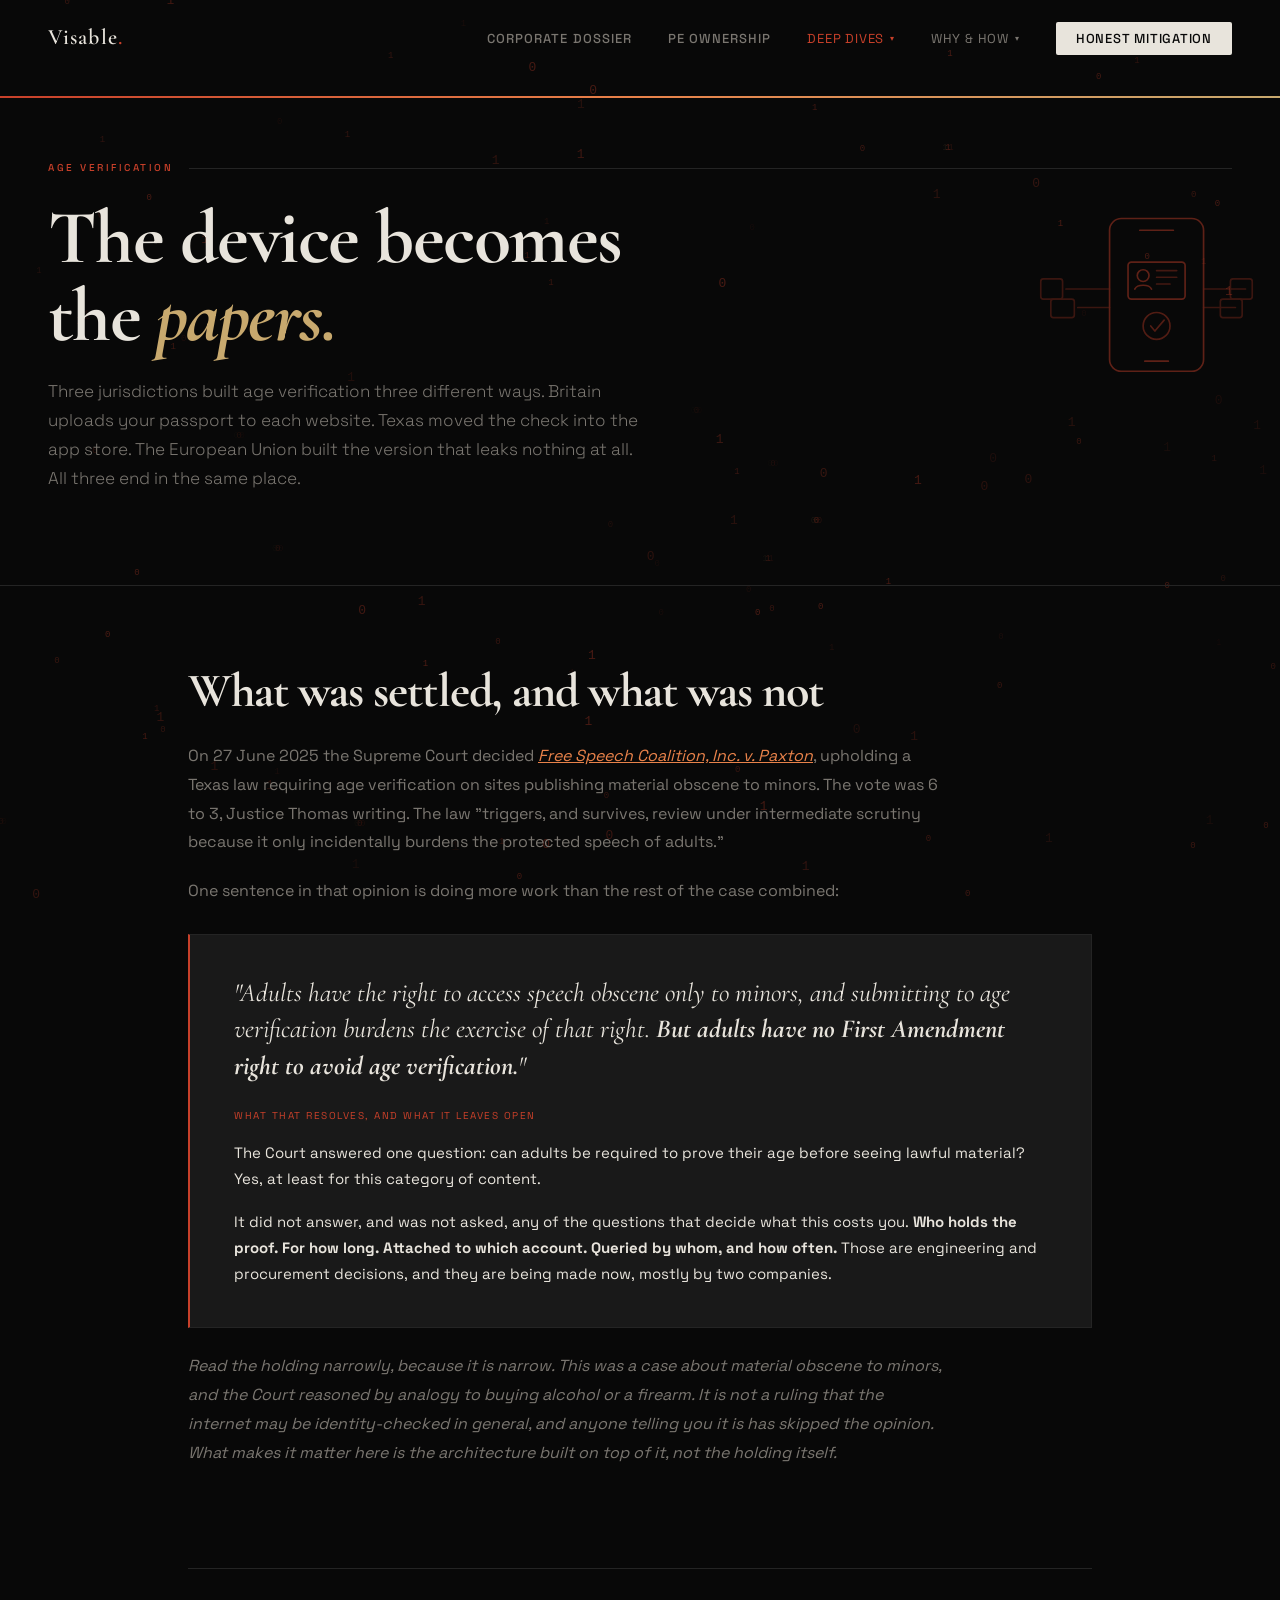
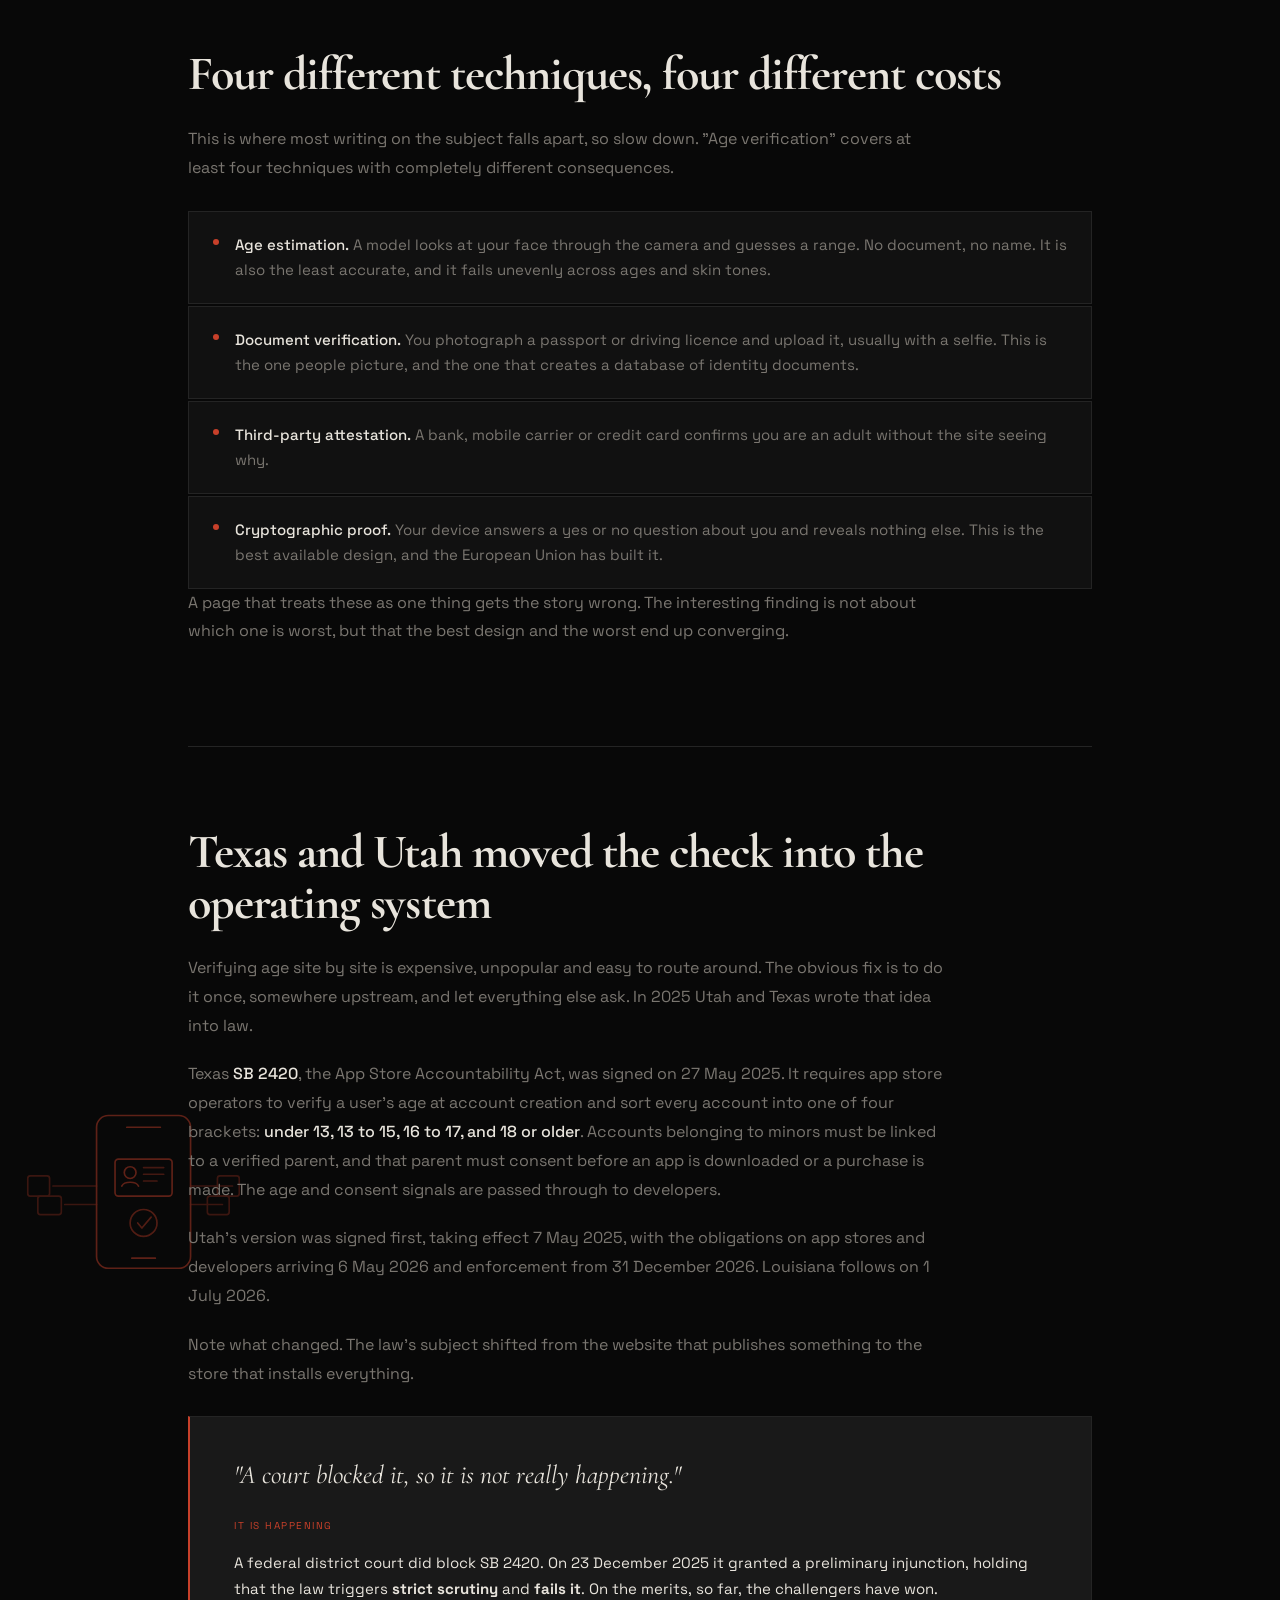
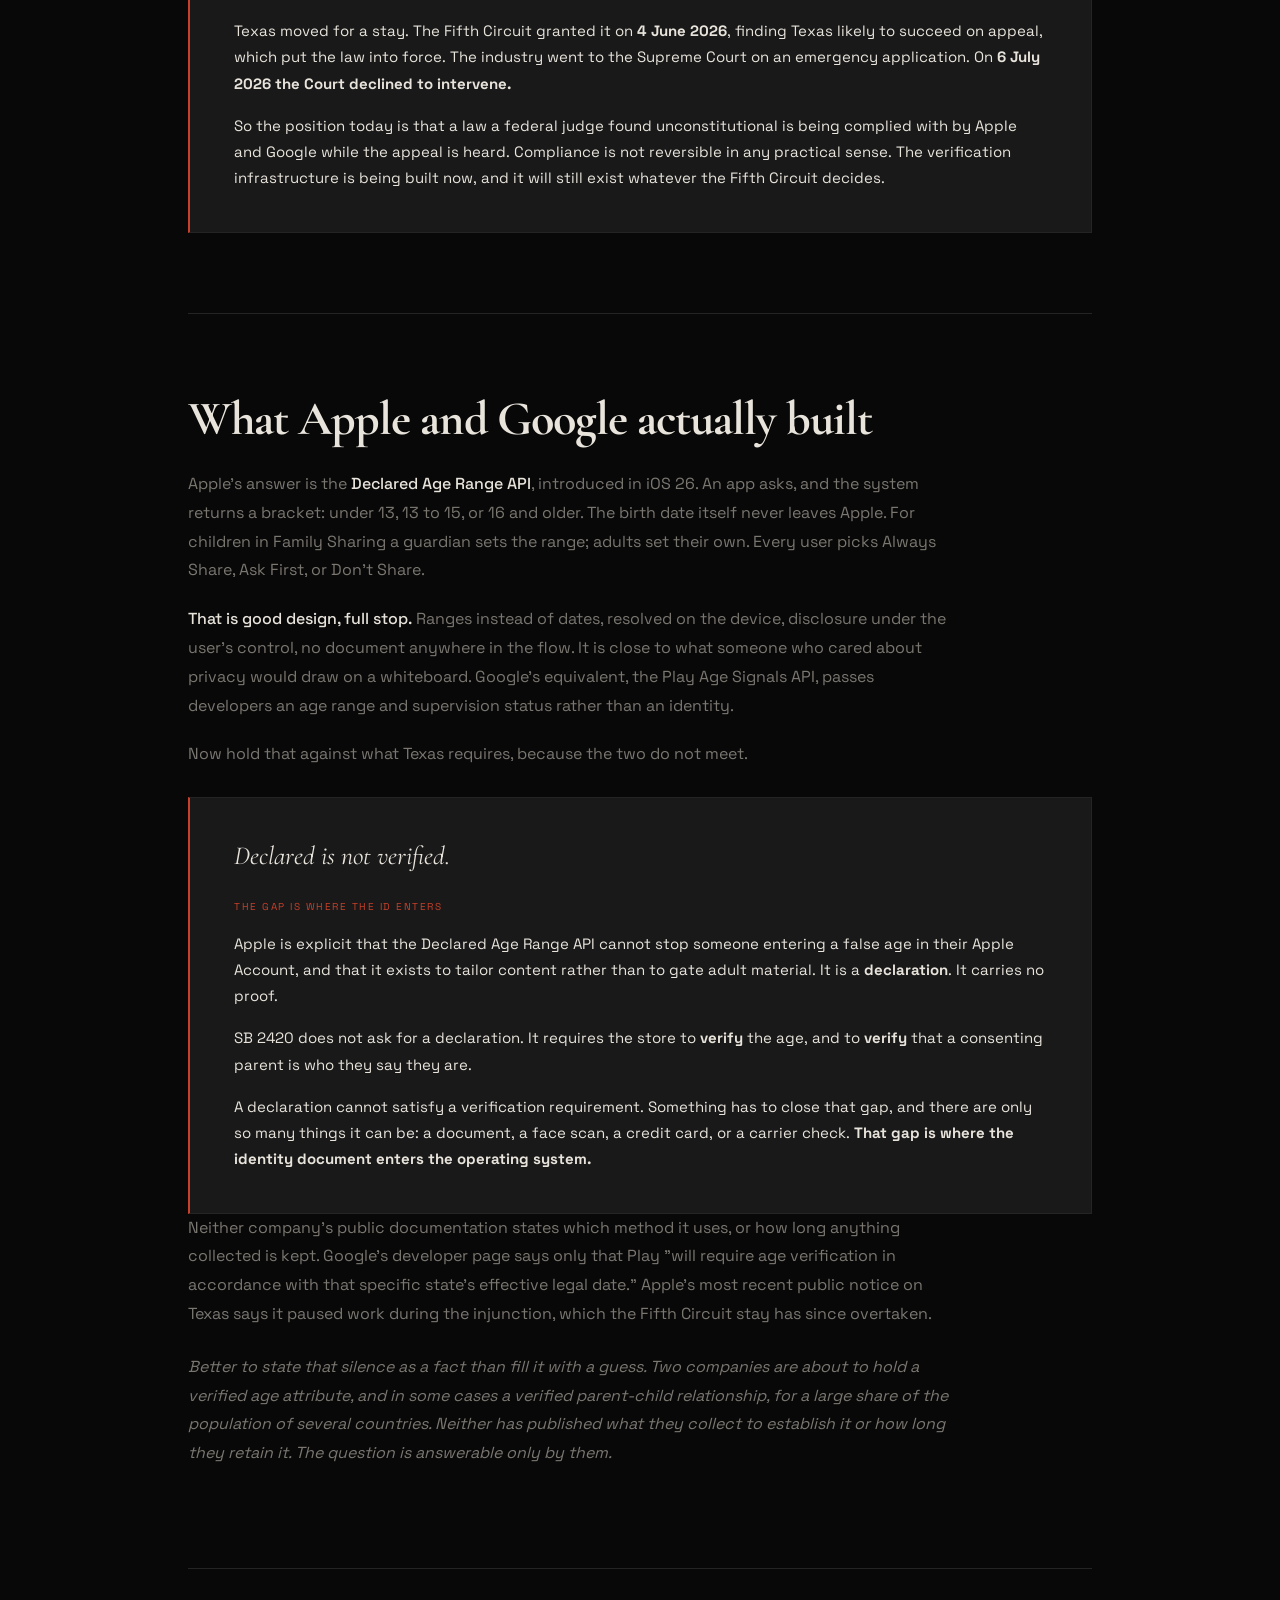
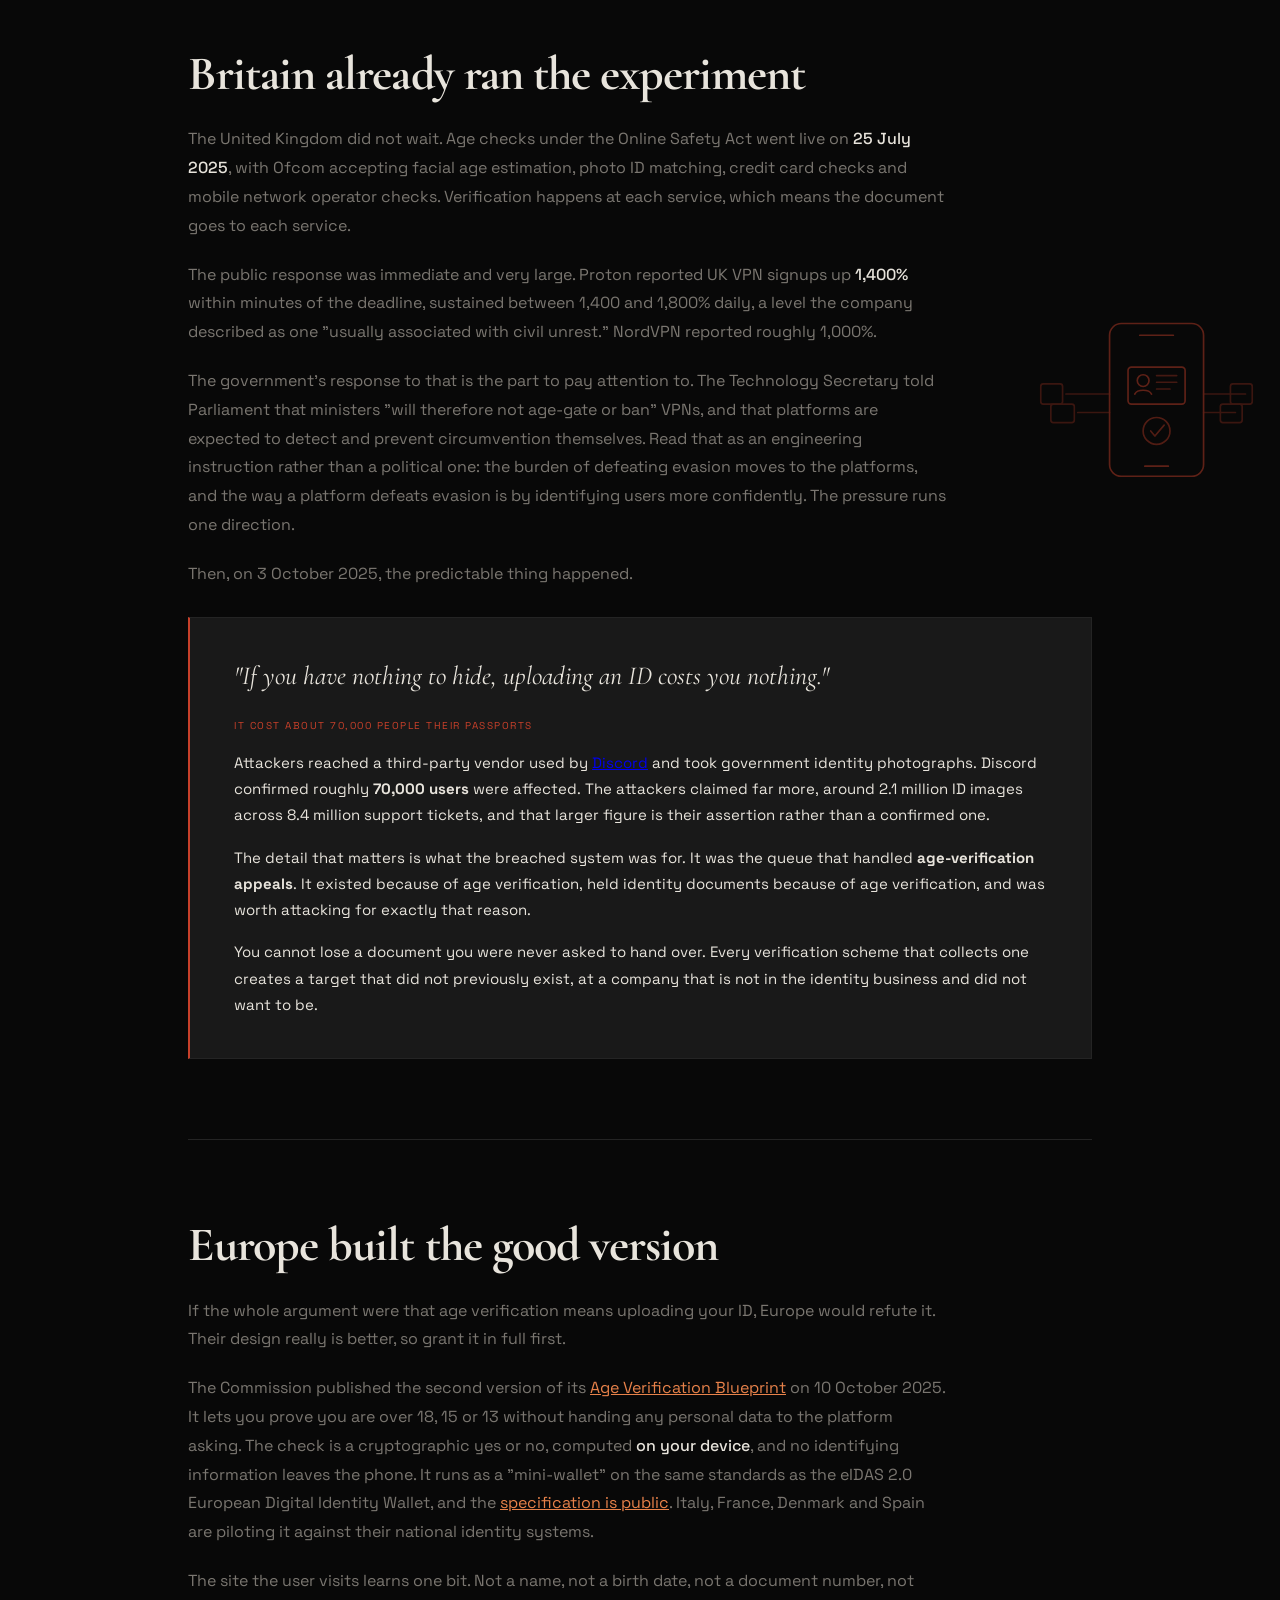
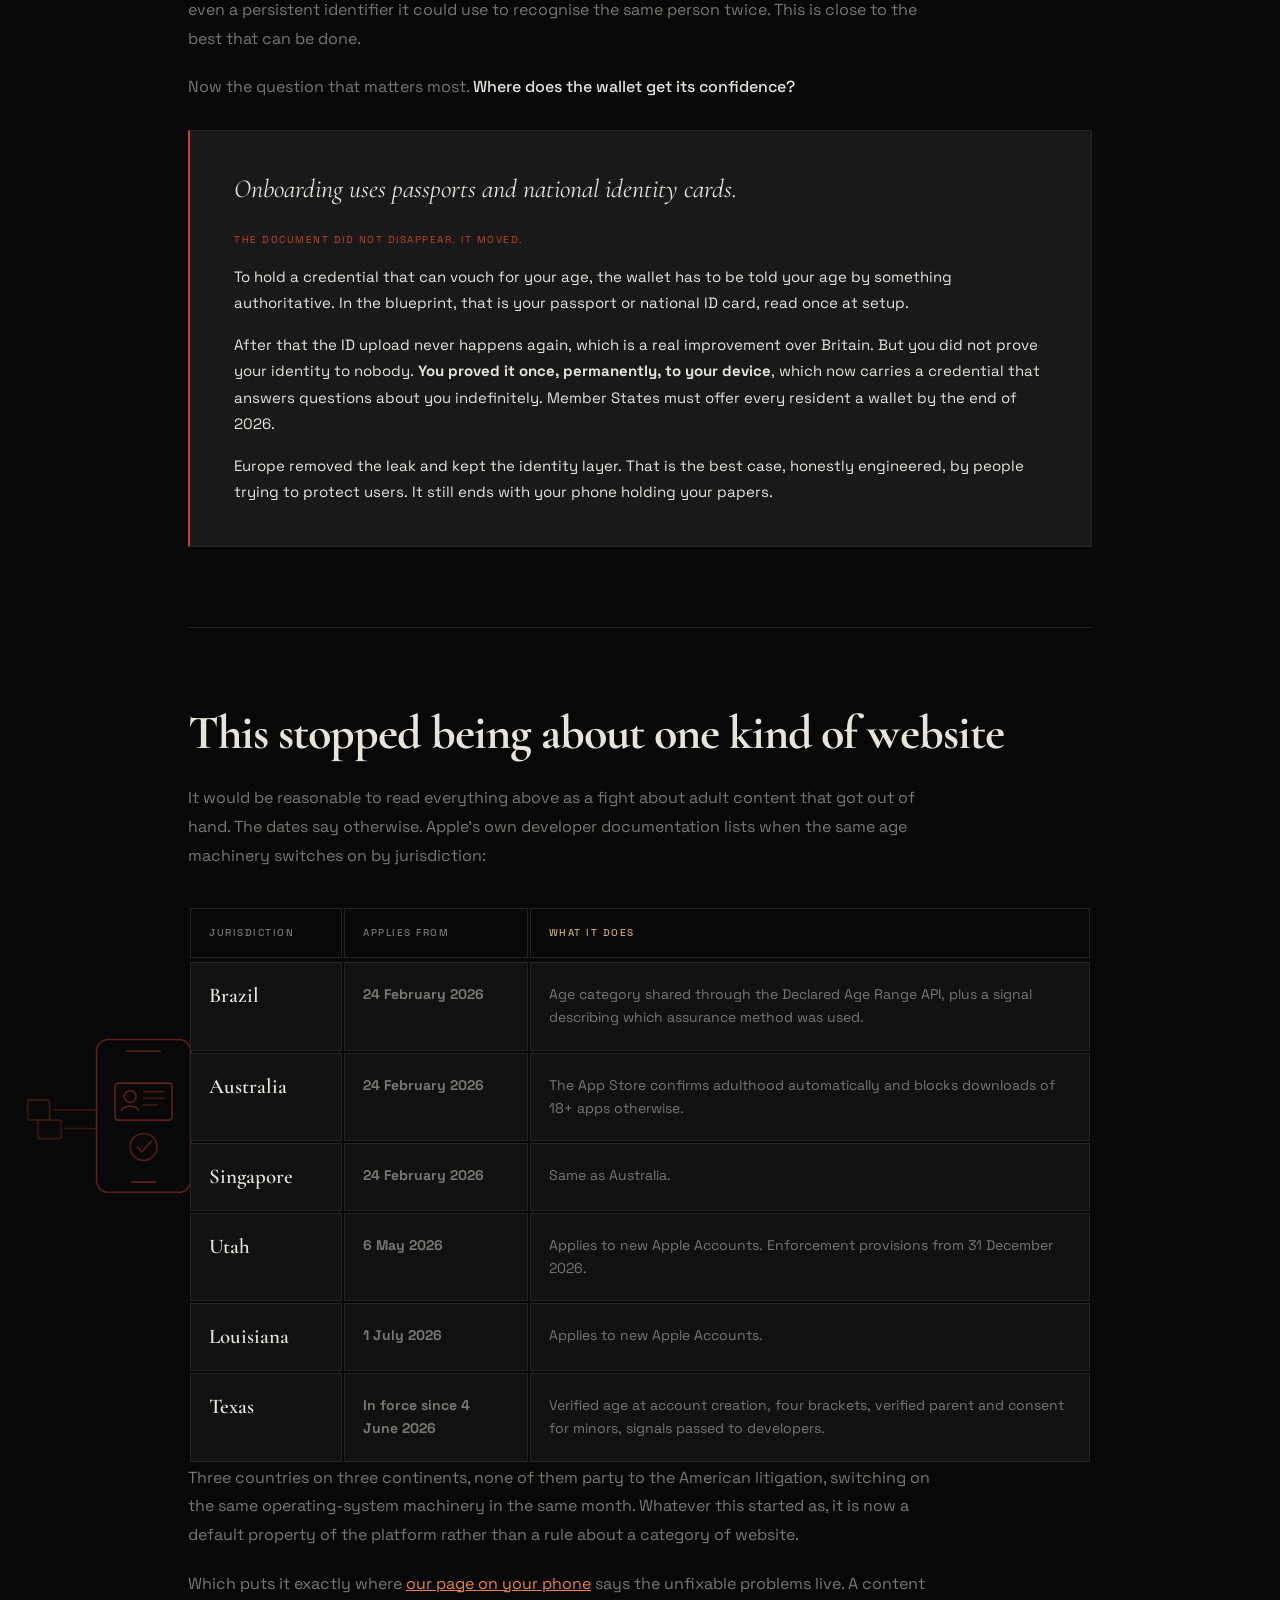
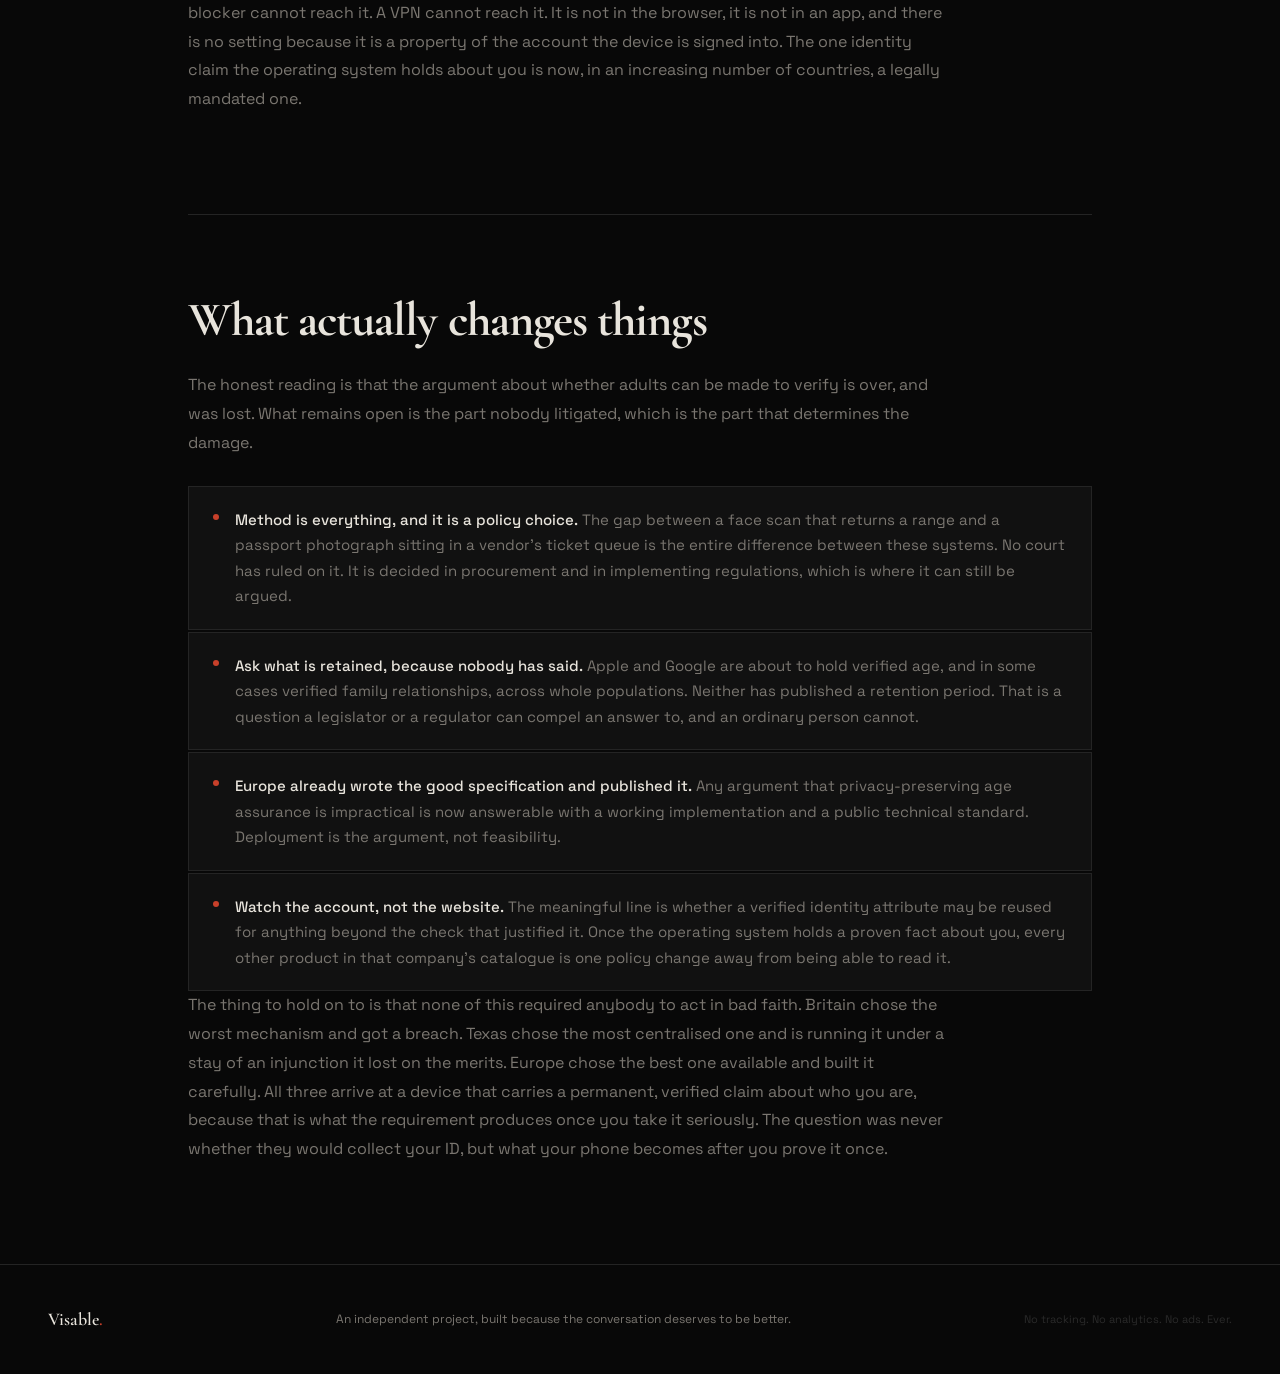
==== commit eea2a05b: "Add an Enshittification page under Why & How Names the decay pattern behind the trackers and argues " ====
--- a/age-verification.html
+++ b/age-verification.html
@@ -47,6 +47,7 @@
       <ul class="nav-submenu" id="nav-why-how">
         <li><a href="why-this-exists.html">Why This Exists</a></li>
         <li><a href="common-ground.html">Common Ground</a></li>
+        <li><a href="enshittification.html">Enshittification</a></li>
         <li><a href="contribute.html">Contribute</a></li>
         <li><a href="donate.html">Donate</a></li>
       </ul>
--- a/style.css
+++ b/style.css
@@ -2520,3 +2520,85 @@
       .cg-wedge-scene.side-right { right: -95px; }
       .cg-wedge-scene.side-left { left: -95px; }
     }
+
+    /* ---- ENSHITTIFICATION PAGE ---- */
+    /* Reading column reuses .flock-body / .flock-block / .flock-list, as every
+       page before it does. Only the scene layer is bespoke. */
+
+    /* A building being emptied: its windows dim in runs while coins lift off the
+       roof and vanish. The value leaves the structure, which is the whole
+       argument of the page drawn once and repeated down the column. */
+    @keyframes ensh-drain {
+      0%, 100% { opacity: 1; }
+      50%      { opacity: 0.15; }
+    }
+    /* Coins rise out of the top and fade, so the extraction reads as continuous
+       rather than a single lump leaving once. */
+    @keyframes ensh-lift {
+      0%   { opacity: 0; transform: translateY(12px); }
+      30%  { opacity: 1; }
+      100% { opacity: 0; transform: translateY(-26px); }
+    }
+    .ensh-drain-1 { animation: ensh-drain 5s ease-in-out infinite; }
+    .ensh-drain-2 { animation: ensh-drain 5s ease-in-out infinite -1.6s; }
+    .ensh-drain-3 { animation: ensh-drain 5s ease-in-out infinite -3.2s; }
+    .ensh-coin    { animation: ensh-lift 4.5s ease-in-out infinite; }
+    .ensh-coin-2  { animation-delay: -1.5s; }
+    .ensh-coin-3  { animation-delay: -3s; }
+    @media (prefers-reduced-motion: reduce) {
+      .ensh-drain-1, .ensh-drain-2, .ensh-drain-3,
+      .ensh-coin { animation: none; }
+      .ensh-coin { opacity: 0.5; }
+    }
+
+    /* Scene layer, following .cg-wedge-layer and .why-rack-layer. */
+    .ensh-drain-layer {
+      position: absolute;
+      inset: 0;
+      overflow: hidden;
+      pointer-events: none;
+      z-index: 0;
+    }
+    .ensh-drain-scene {
+      position: absolute;
+      width: 235px;
+      /* aspect-ratio pins the height; without it the absolutely positioned box
+         collapses, the same trap as every other scene layer here. */
+      aspect-ratio: 280 / 250;
+      color: var(--gold);
+      opacity: 0.26;
+    }
+    .ensh-drain-scene svg { width: 100%; height: 100%; display: block; }
+    .ensh-drain-scene.side-right { right: 16px; }
+    /* Mirrored, like the Why This Exists halls: flipping the left-hand copies
+       sends the rising coins inward towards the column rather than off the page. */
+    .ensh-drain-scene.side-left { left: 16px; transform: scaleX(-1); }
+    /* Pinned in pixels so it lands beside the h1 rather than drifting with page
+       length, and clear of the rule that .section-label trails behind it. */
+    .drain-scene-1 { top: 190px; }
+    .drain-scene-2 { top: 33%; }
+    .drain-scene-3 { top: 59%; }
+    .drain-scene-4 { top: 83%; }
+    /* Offset per scene so the four buildings are never emptying in unison. */
+    .drain-scene-2 .ensh-drain-1 { animation-delay: -0.8s; }
+    .drain-scene-2 .ensh-drain-2 { animation-delay: -2.4s; }
+    .drain-scene-2 .ensh-drain-3 { animation-delay: -4.0s; }
+    .drain-scene-3 .ensh-drain-1 { animation-delay: -2.1s; }
+    .drain-scene-3 .ensh-drain-2 { animation-delay: -3.7s; }
+    .drain-scene-3 .ensh-drain-3 { animation-delay: -0.5s; }
+    .drain-scene-4 .ensh-drain-1 { animation-delay: -3.3s; }
+    .drain-scene-4 .ensh-drain-2 { animation-delay: -1.0s; }
+    .drain-scene-4 .ensh-drain-3 { animation-delay: -2.7s; }
+    .drain-scene-2 .ensh-coin-1 { animation-delay: -0.6s; }
+    .drain-scene-3 .ensh-coin-1 { animation-delay: -2.2s; }
+    .drain-scene-4 .ensh-coin-1 { animation-delay: -3.6s; }
+    @media (max-width: 1200px) {
+      .ensh-drain-scene { opacity: 0.18; }
+      .ensh-drain-scene.side-right { right: -70px; }
+      .ensh-drain-scene.side-left { left: -70px; }
+    }
+    @media (max-width: 1000px) {
+      .ensh-drain-scene { width: 200px; opacity: 0.14; }
+      .ensh-drain-scene.side-right { right: -95px; }
+      .ensh-drain-scene.side-left { left: -95px; }
+    }
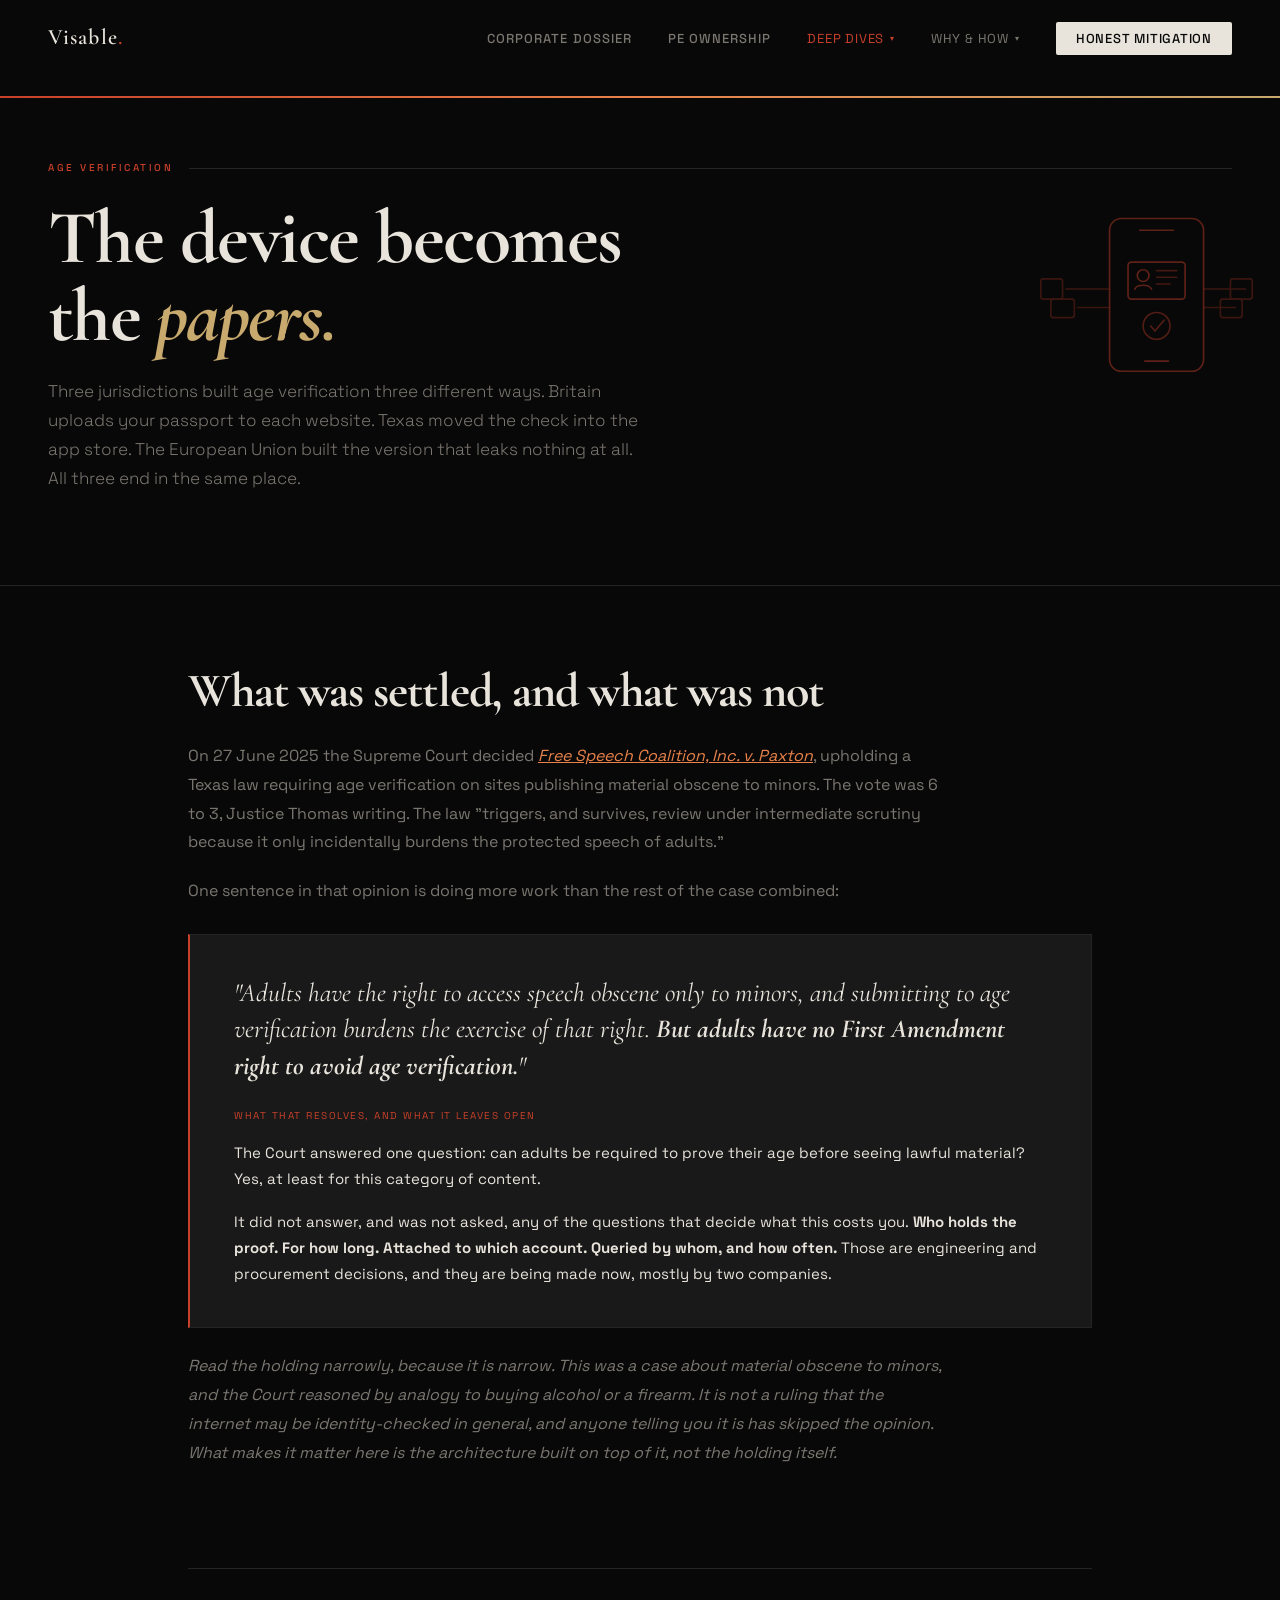
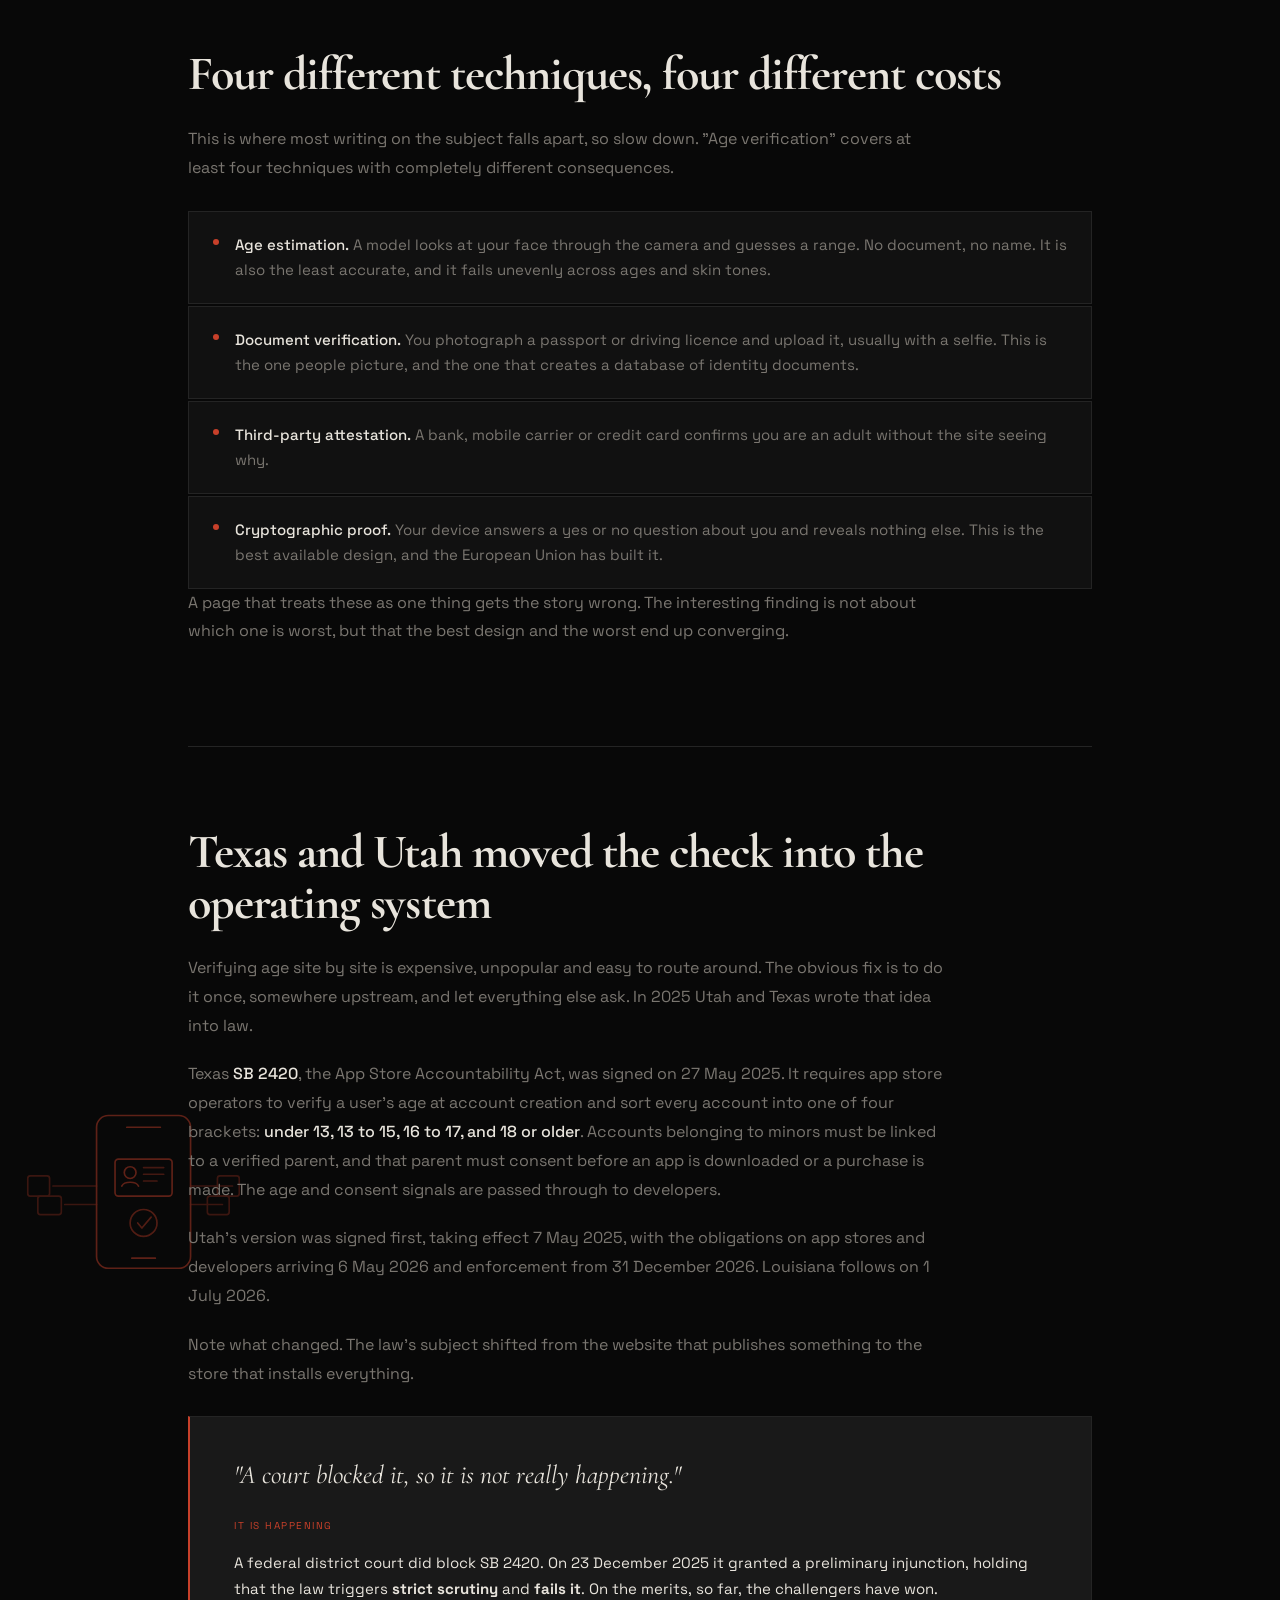
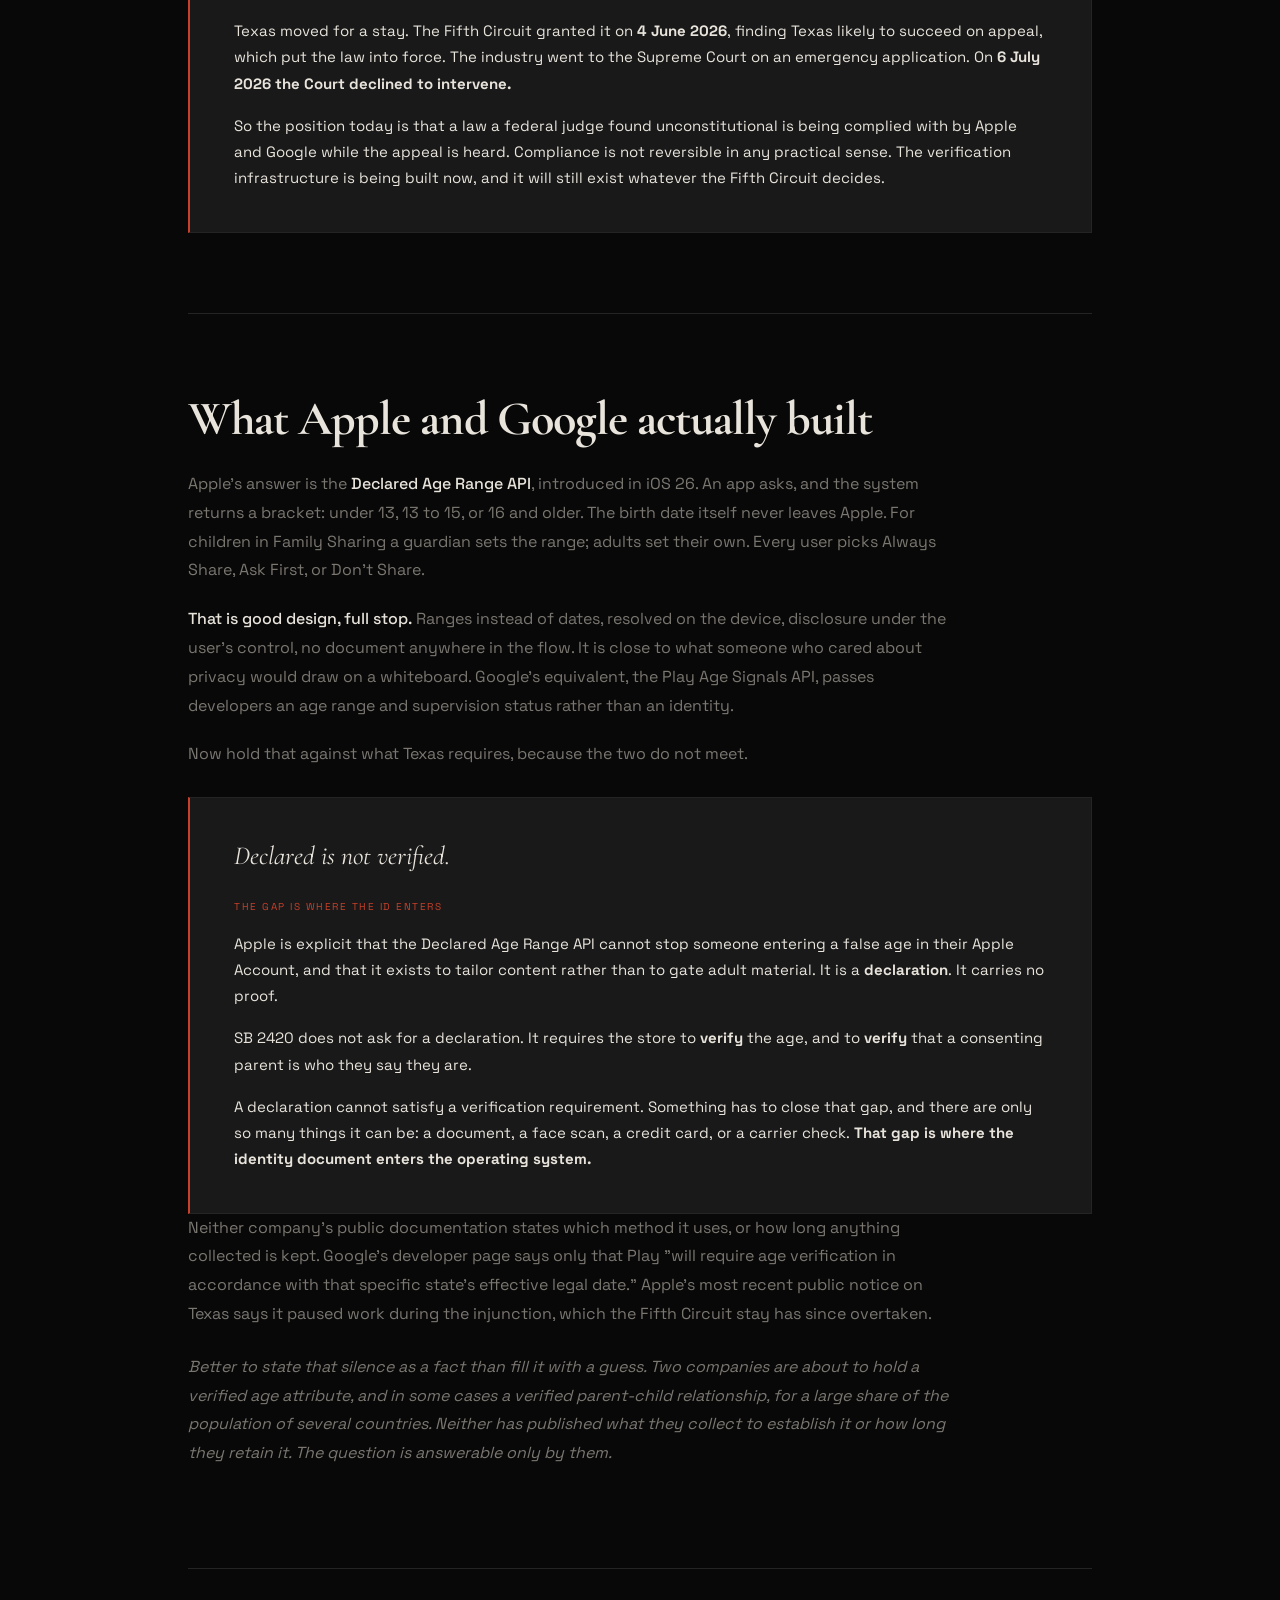
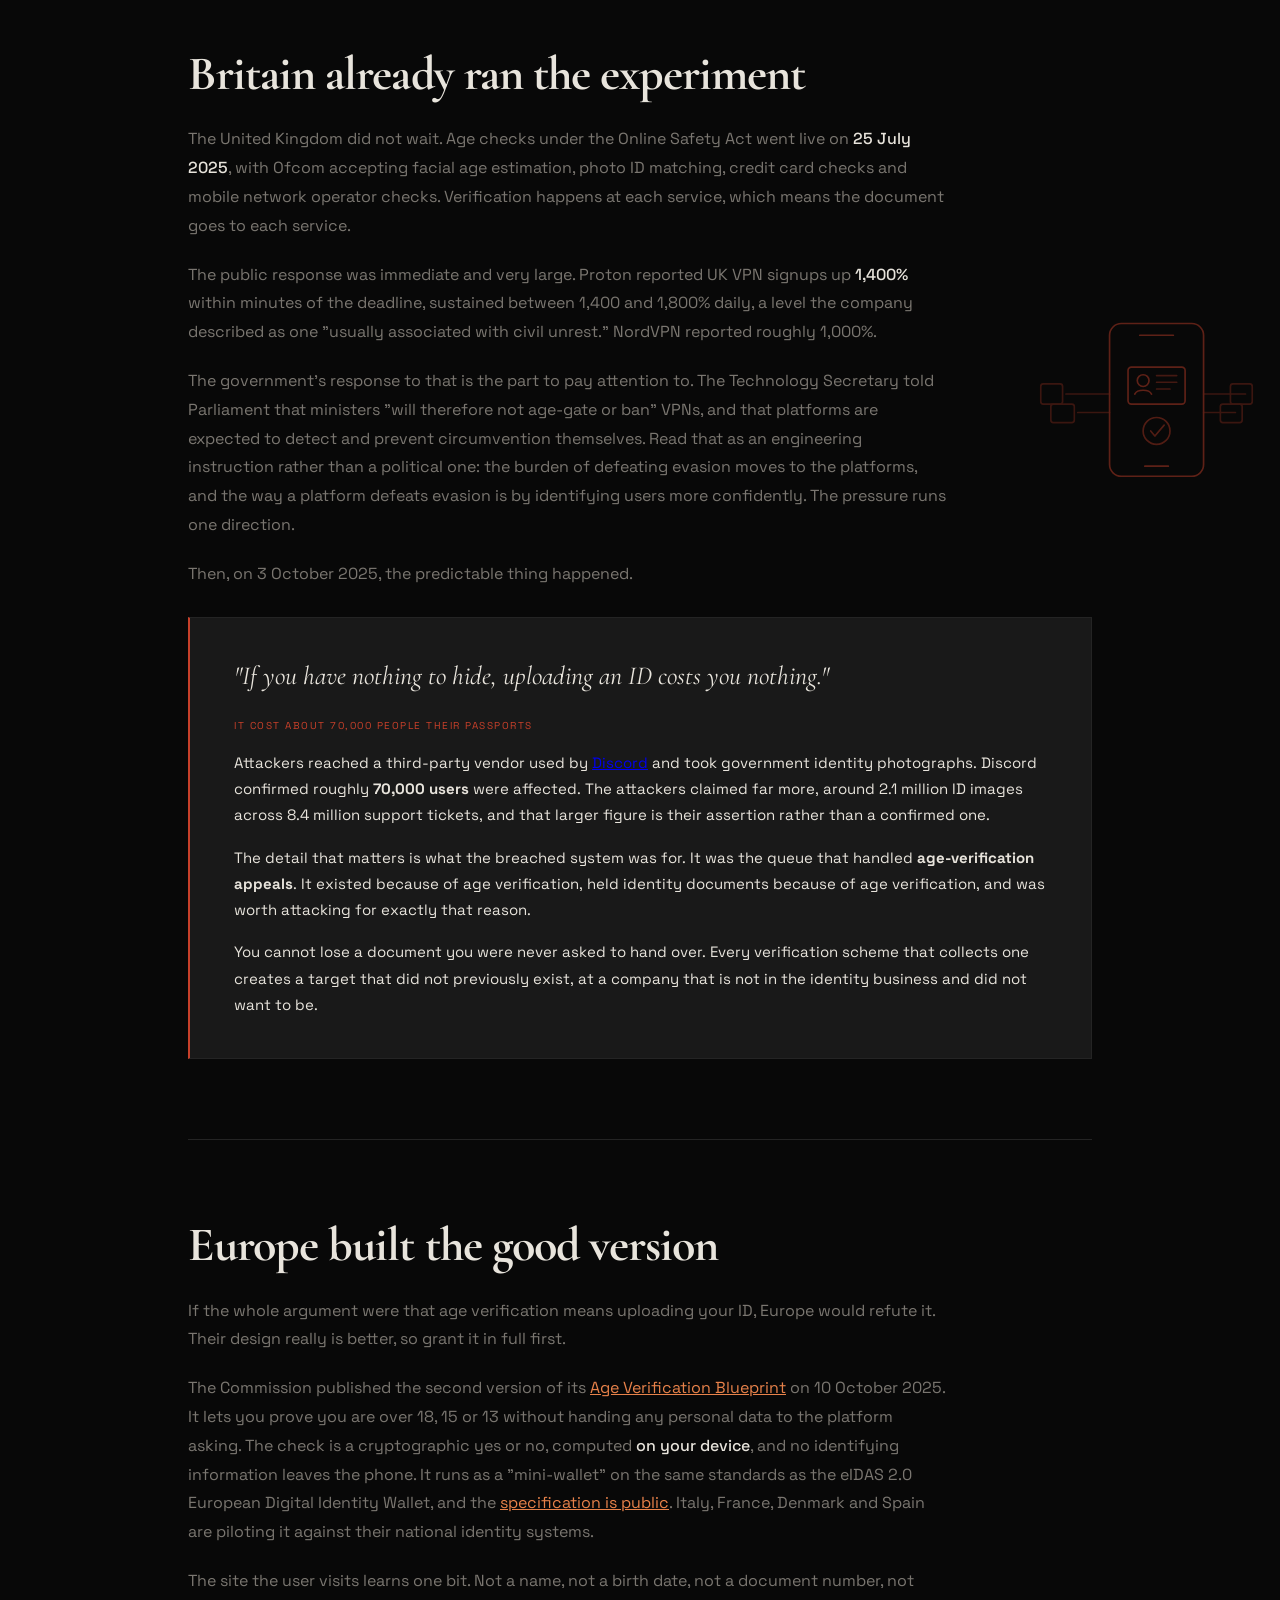
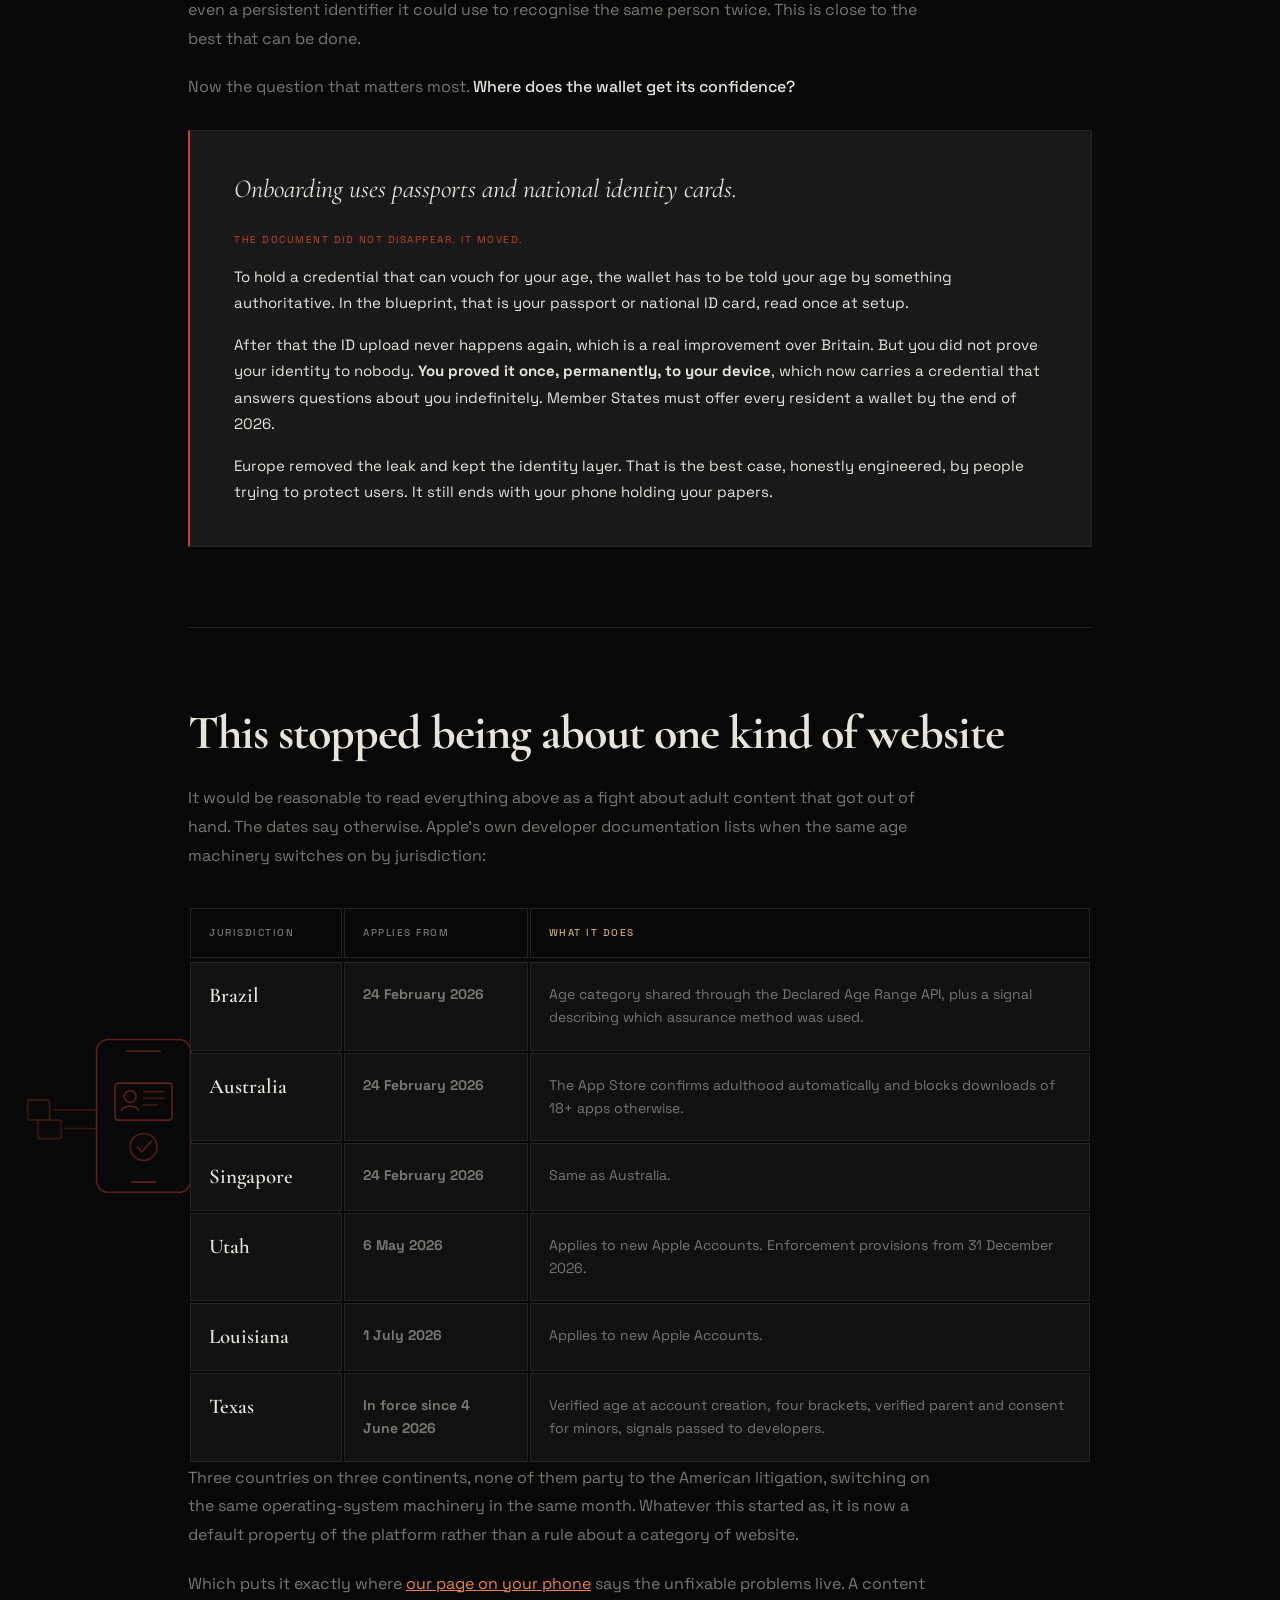
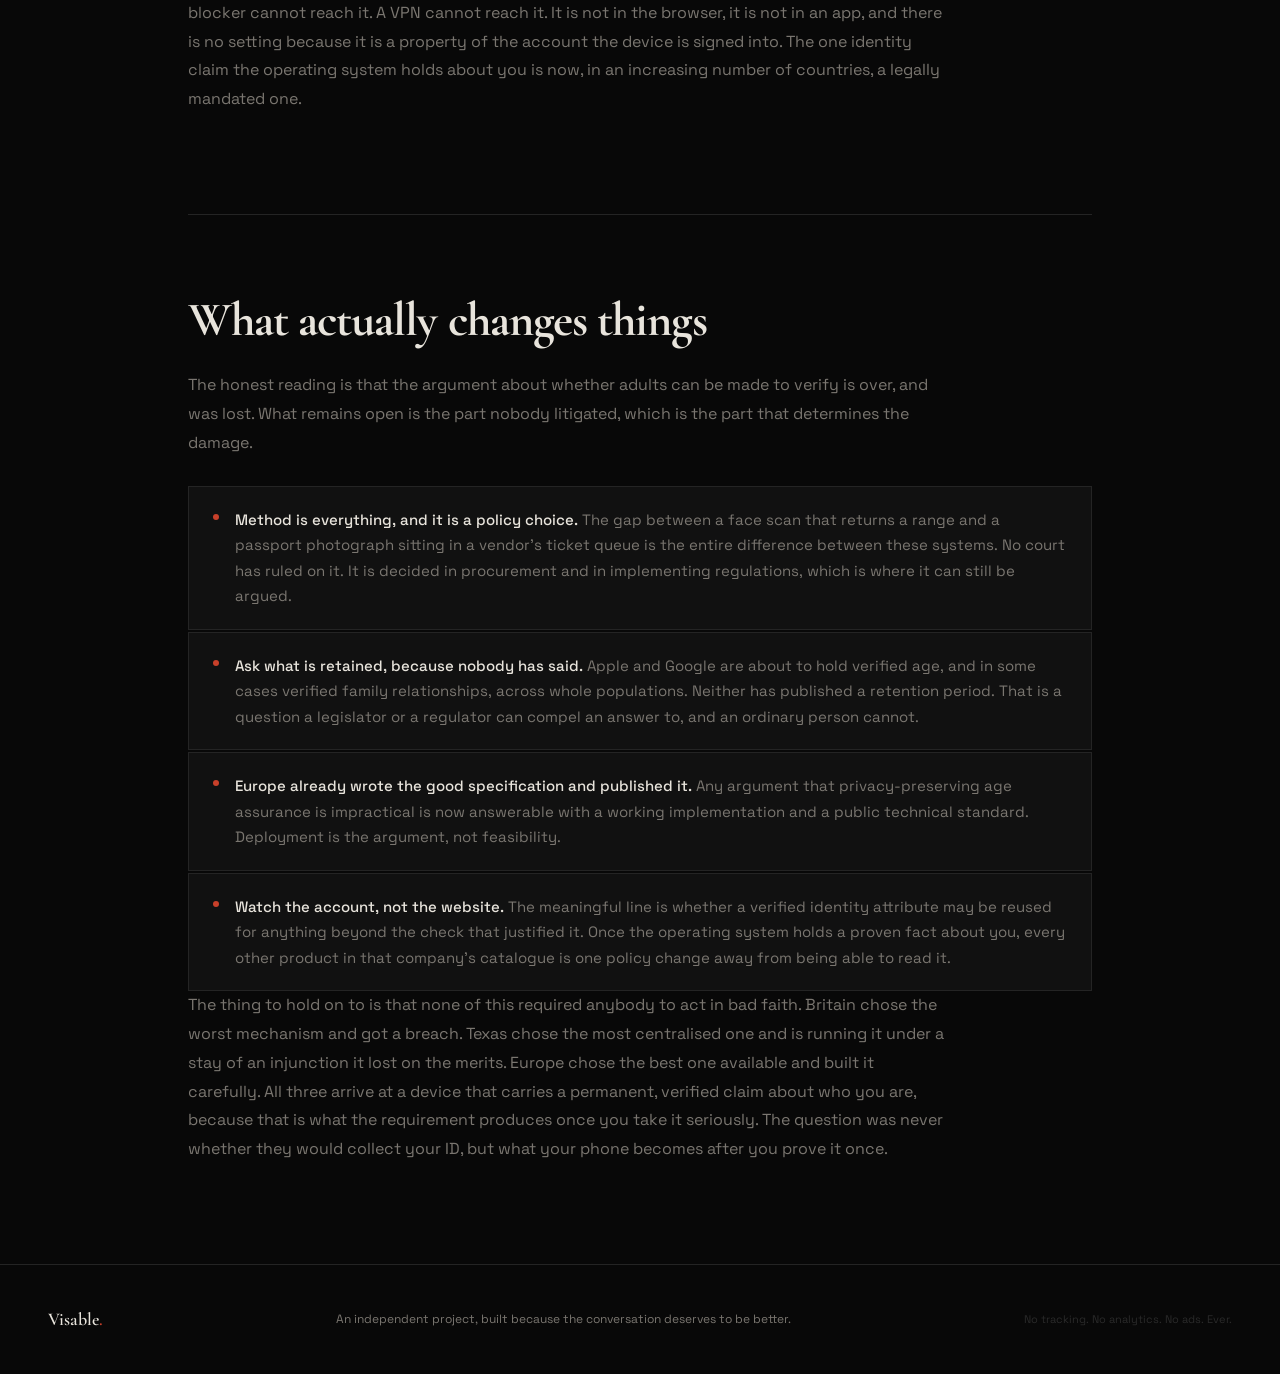
==== commit 47c12137: "Add a Fog Data Science deep dive page Fog Data Science sells Fog Reveal, a search engine that lets s" ====
--- a/age-verification.html
+++ b/age-verification.html
@@ -39,6 +39,7 @@
         <li><a href="graphene.html">Your Phone</a></li>
         <li><a href="cars.html">Your Car</a></li>
         <li><a href="palantir.html">Palantir</a></li>
+        <li><a href="fog.html">Fog Data Science</a></li>
         <li><a href="age-verification.html" class="active">Your ID</a></li>
       </ul>
     </li>
--- a/style.css
+++ b/style.css
@@ -1077,6 +1077,7 @@
     .palantir-teaser,
     .cars-teaser,
     .flock-teaser,
+    .fog-teaser,
     .graphene-teaser {
       background: var(--surface);
       border-top: 1px solid var(--border);
@@ -1094,6 +1095,7 @@
     .palantir-teaser-inner,
     .cars-teaser-inner,
     .flock-teaser-inner,
+    .fog-teaser-inner,
     .graphene-teaser-inner {
       max-width: 1200px;
       margin: 0 auto;
@@ -1108,6 +1110,7 @@
     .palantir-teaser-art,
     .cars-teaser-art,
     .flock-teaser-art,
+    .fog-teaser-art,
     .graphene-teaser-art { color: var(--accent); }
     .cg-teaser-art svg,
     .why-teaser-art svg,
@@ -1115,6 +1118,7 @@
     .palantir-teaser-art svg,
     .cars-teaser-art svg,
     .flock-teaser-art svg,
+    .fog-teaser-art svg,
     .graphene-teaser-art svg { width: 100%; height: auto; display: block; }
 
     /* Plates drift, each on its own timing, so the frame never repeats
@@ -1148,6 +1152,7 @@
     .palantir-teaser h2,
     .cars-teaser h2,
     .flock-teaser h2,
+    .fog-teaser h2,
     .graphene-teaser h2 { margin-bottom: 28px; }
     .cg-teaser p,
     .why-teaser p,
@@ -1155,6 +1160,7 @@
     .palantir-teaser p,
     .cars-teaser p,
     .flock-teaser p,
+    .fog-teaser p,
     .graphene-teaser p {
       color: var(--muted);
       font-size: 17px;
@@ -1168,6 +1174,7 @@
     .palantir-teaser p strong,
     .cars-teaser p strong,
     .flock-teaser p strong,
+    .fog-teaser p strong,
     .graphene-teaser p strong { color: var(--text); font-weight: 500; }
     .flock-civic-line {
       border-left: 2px solid var(--gold);
@@ -1181,6 +1188,7 @@
     .palantir-teaser-cta,
     .cars-teaser-cta,
     .flock-teaser-cta,
+    .fog-teaser-cta,
     .graphene-teaser-cta {
       margin-top: 16px;
       font-size: 15px;
@@ -1870,6 +1878,7 @@
       .palantir-teaser-inner,
       .cars-teaser-inner,
       .flock-teaser-inner,
+      .fog-teaser-inner,
       .graphene-teaser-inner { display: block; position: relative; }
       .cg-teaser-copy,
       .why-teaser-copy,
@@ -1877,6 +1886,7 @@
       .palantir-teaser-copy,
       .cars-teaser-copy,
       .flock-teaser-copy,
+      .fog-teaser-copy,
       .graphene-teaser-copy { position: relative; z-index: 1; }
       .cg-teaser-art,
       .why-teaser-art,
@@ -1884,6 +1894,7 @@
       .palantir-teaser-art,
       .cars-teaser-art,
       .flock-teaser-art,
+      .fog-teaser-art,
       .graphene-teaser-art {
         position: absolute;
         top: 50%;
@@ -2602,3 +2613,85 @@
       .ensh-drain-scene.side-right { right: -95px; }
       .ensh-drain-scene.side-left { left: -95px; }
     }
+
+    /* ---- FOG DATA SCIENCE PAGE ---- */
+    /* Reading column reuses .flock-body / .flock-block / .flock-list /
+       .myth-card / .hm-table / .flock-caveat, as every page before it does.
+       The teaser layout rules live in the shared teaser selector block higher
+       up; only the deltas are here, following the per-page convention. */
+
+    /* Last teaser in the run, placed after Common Ground, which sits on
+       --surface. This one drops to --bg and loses its top rule, the same
+       alternation Graphene and Palantir use, so the two do not read as one
+       band before the civic section. */
+    .fog-teaser { background: var(--bg); border-top: none; }
+    /* Accent red rather than gold: this teaser names a specific harm, like the
+       other Deep Dive teasers, rather than arguing the site's method. */
+    .fog-teaser-art { color: var(--accent); }
+
+    /* The signals blink on a stagger, so the scatter reads as a location feed
+       being searched rather than a static map. Opacity only, so no
+       transform-origin is needed on the individual dots. */
+    @keyframes fog-ping {
+      0%, 100% { opacity: 0.3; }
+      50%      { opacity: 0.95; }
+    }
+    .fog-ping-1 { animation: fog-ping 4.5s ease-in-out infinite; }
+    .fog-ping-2 { animation: fog-ping 4.5s ease-in-out infinite -0.9s; }
+    .fog-ping-3 { animation: fog-ping 4.5s ease-in-out infinite -1.8s; }
+    .fog-ping-4 { animation: fog-ping 4.5s ease-in-out infinite -2.7s; }
+    .fog-ping-5 { animation: fog-ping 4.5s ease-in-out infinite -3.6s; }
+    @media (prefers-reduced-motion: reduce) {
+      .fog-ping-1, .fog-ping-2, .fog-ping-3, .fog-ping-4, .fog-ping-5 {
+        animation: none;
+        opacity: 0.6;
+      }
+    }
+
+    /* Scene layer, following .palantir-node-layer and the other scene layers.
+       A magnifying glass over a scatter of location signals: the drawing is the
+       argument, a feed of ordinary movement being searched. */
+    .fog-map-layer {
+      position: absolute;
+      inset: 0;
+      overflow: hidden;
+      pointer-events: none;
+      z-index: 0;
+    }
+    .fog-map-scene {
+      position: absolute;
+      width: 240px;
+      /* aspect-ratio pins the height; without it the absolutely positioned box
+         collapses, the same trap as every other scene layer here. */
+      aspect-ratio: 280 / 250;
+      color: var(--accent);
+      opacity: 0.4;
+    }
+    .fog-map-scene svg { width: 100%; height: 100%; display: block; }
+    .fog-map-scene.side-right { right: 16px; }
+    /* Not mirrored: the drawing is symmetrical about the glass, so flipping it
+       would change nothing. */
+    .fog-map-scene.side-left { left: 16px; }
+    /* Pinned in pixels so it lands beside the h1 rather than drifting with page
+       length, and clear of the rule that .section-label trails behind it. */
+    .fog-scene-1 { top: 190px; }
+    .fog-scene-2 { top: 30%; }
+    .fog-scene-3 { top: 55%; }
+    .fog-scene-4 { top: 79%; }
+    /* Offset per scene so the four feeds are never blinking in unison. */
+    .fog-scene-2 .fog-ping-1 { animation-delay: -1.1s; }
+    .fog-scene-2 .fog-ping-3 { animation-delay: -2.9s; }
+    .fog-scene-3 .fog-ping-1 { animation-delay: -2.4s; }
+    .fog-scene-3 .fog-ping-3 { animation-delay: -0.6s; }
+    .fog-scene-4 .fog-ping-1 { animation-delay: -3.6s; }
+    .fog-scene-4 .fog-ping-3 { animation-delay: -1.5s; }
+    @media (max-width: 1200px) {
+      .fog-map-scene { opacity: 0.2; }
+      .fog-map-scene.side-right { right: -70px; }
+      .fog-map-scene.side-left { left: -70px; }
+    }
+    @media (max-width: 1000px) {
+      .fog-map-scene { width: 200px; opacity: 0.15; }
+      .fog-map-scene.side-right { right: -95px; }
+      .fog-map-scene.side-left { left: -95px; }
+    }
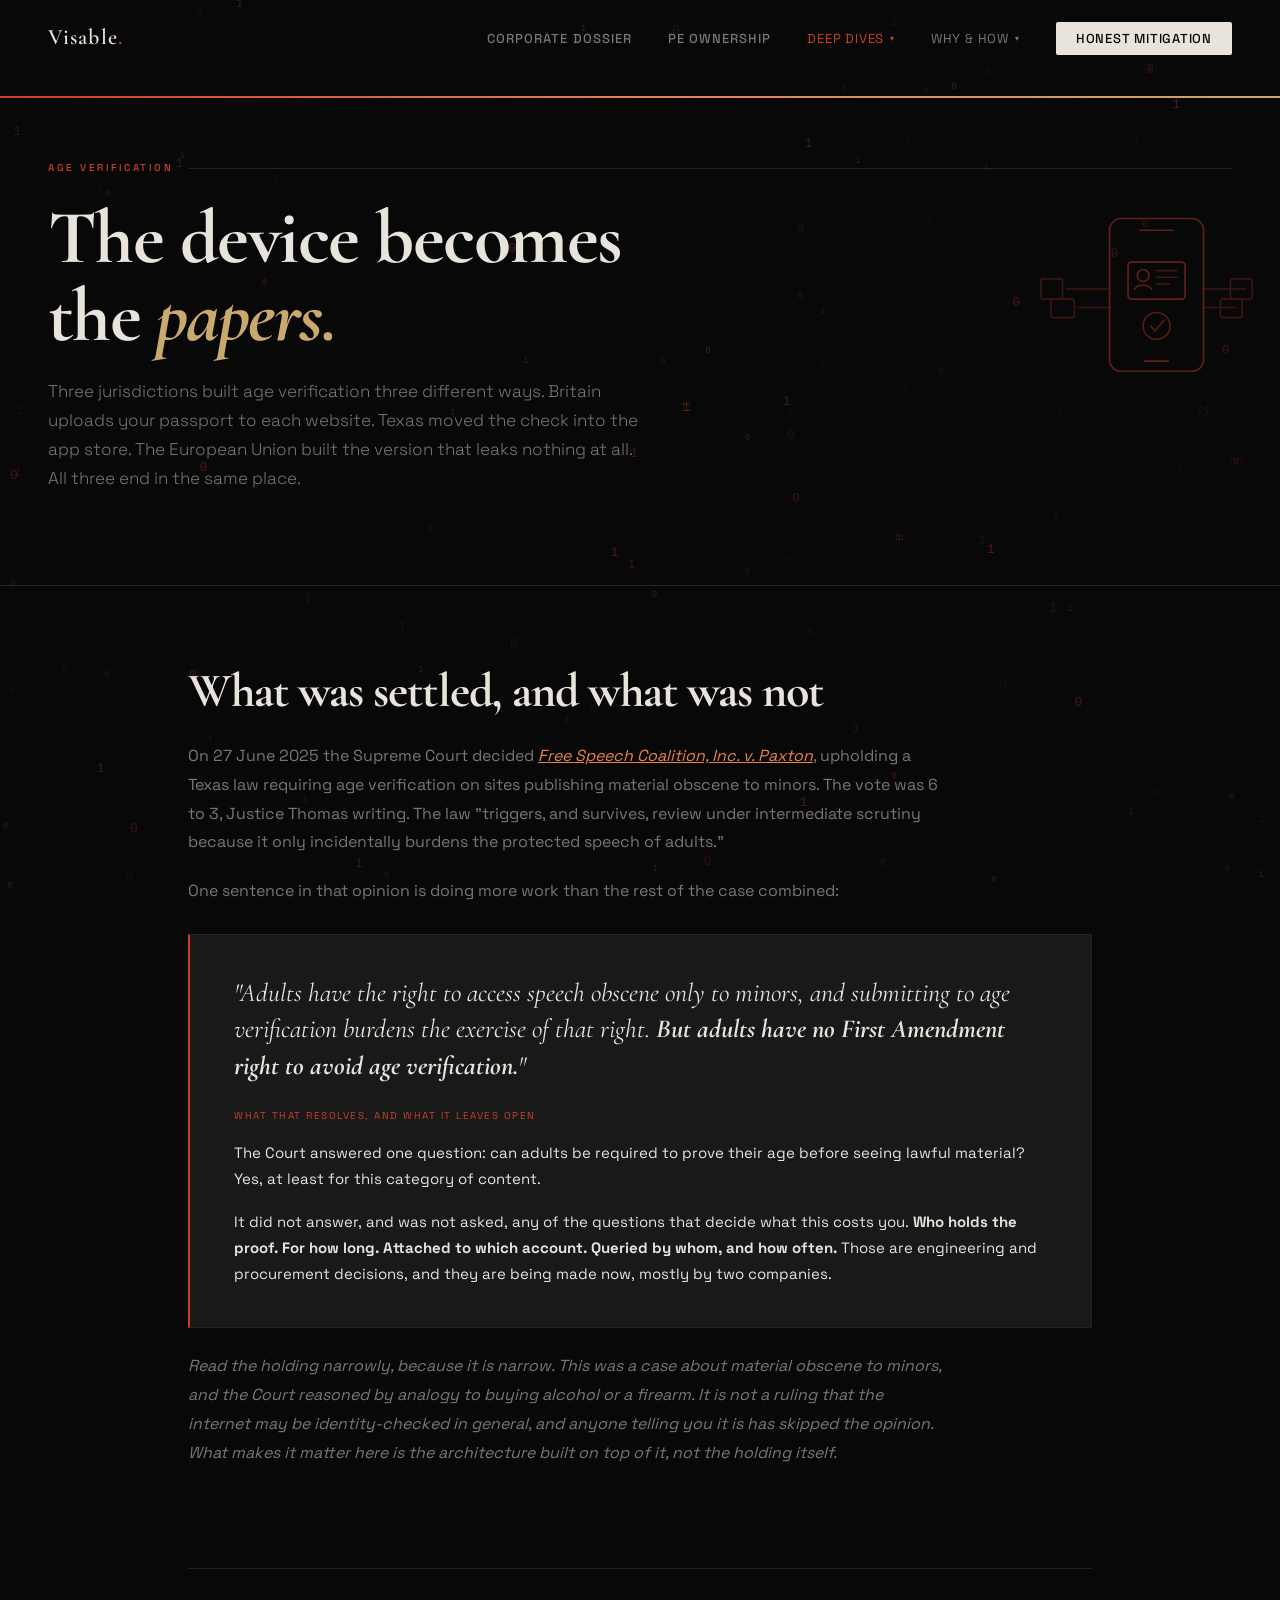
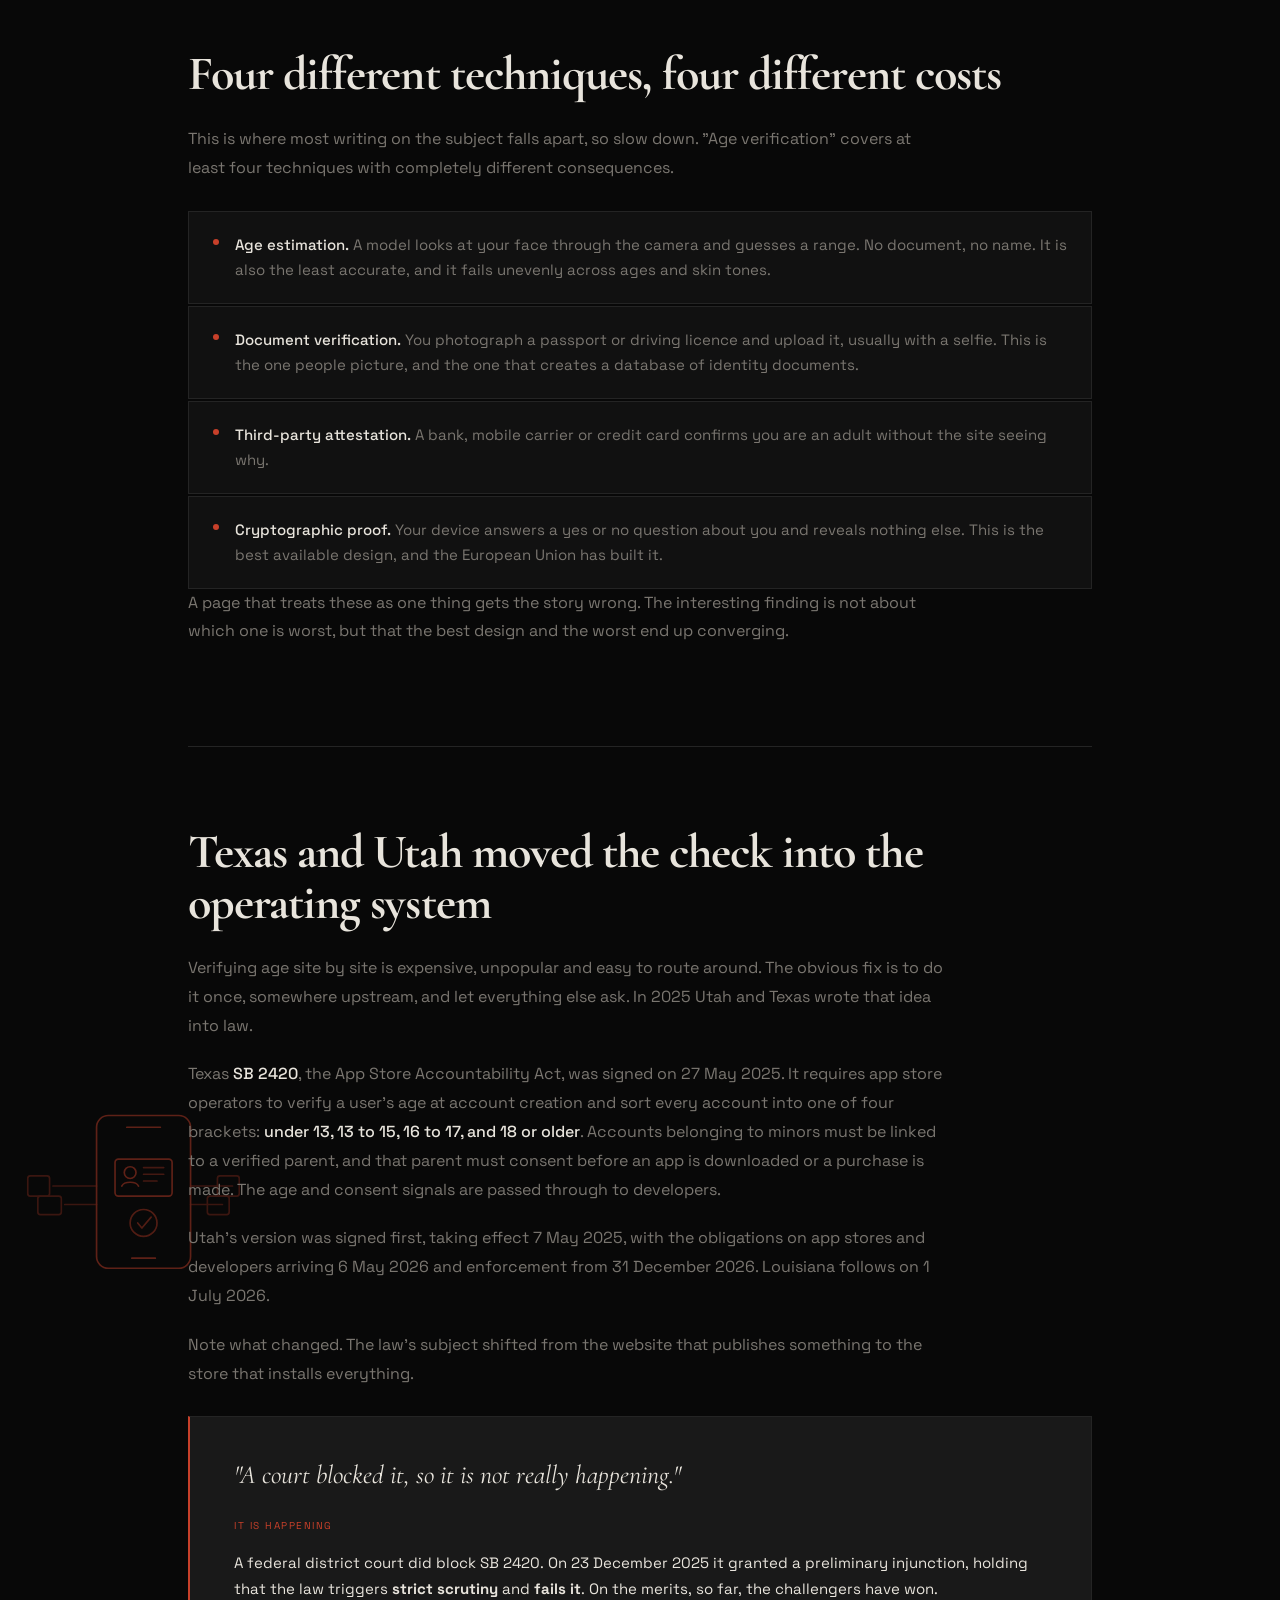
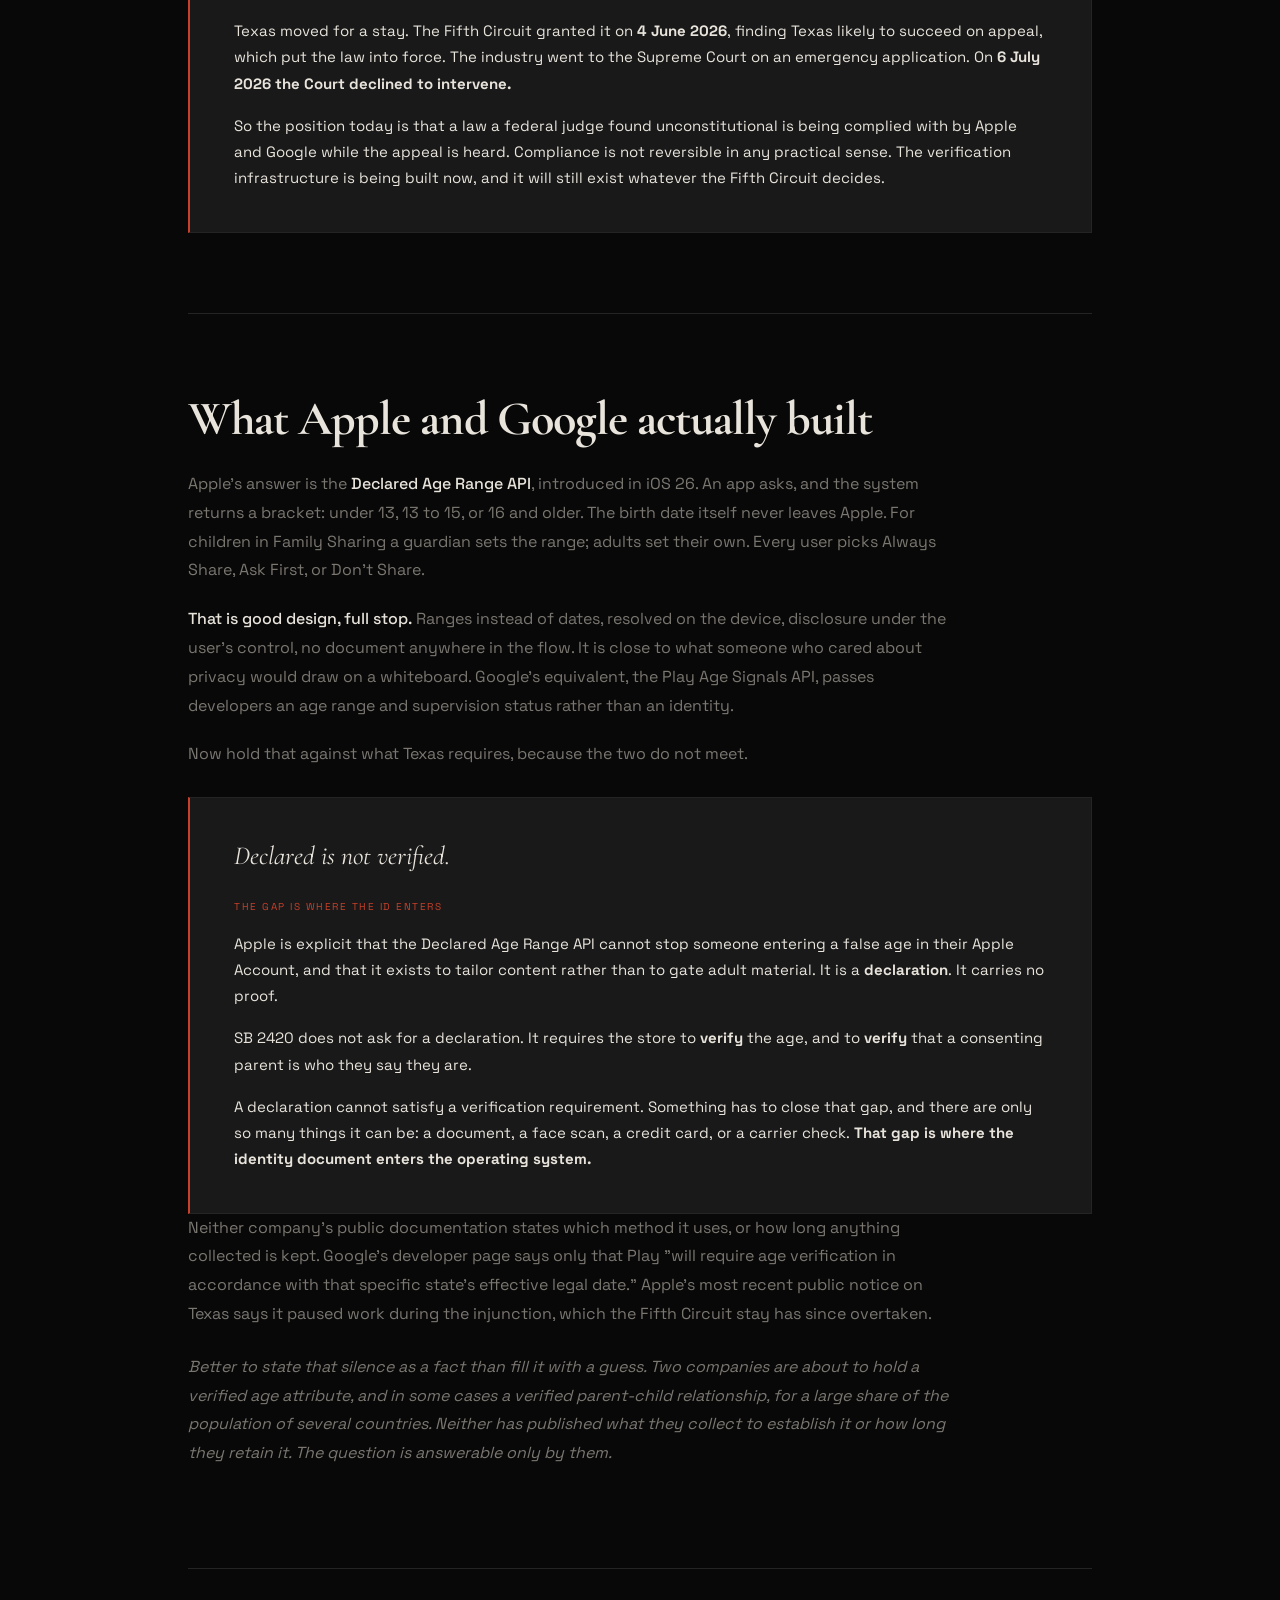
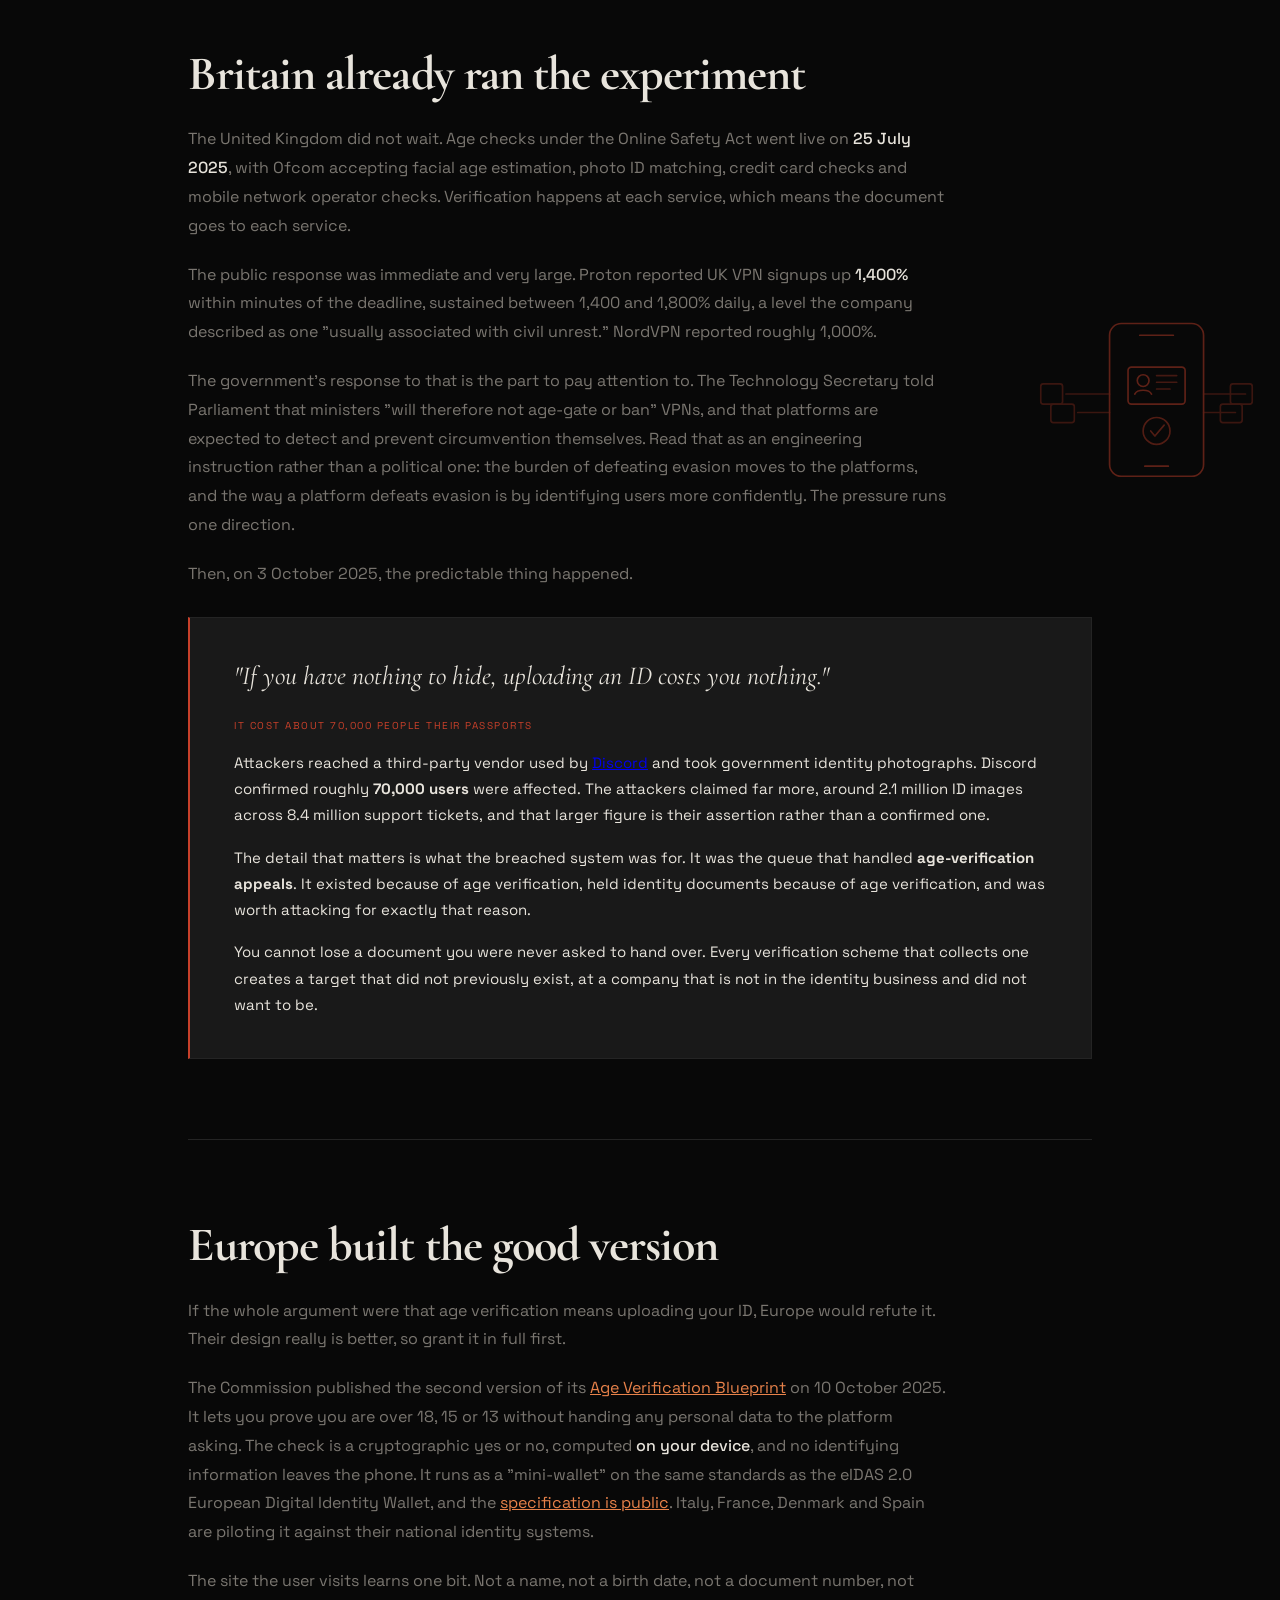
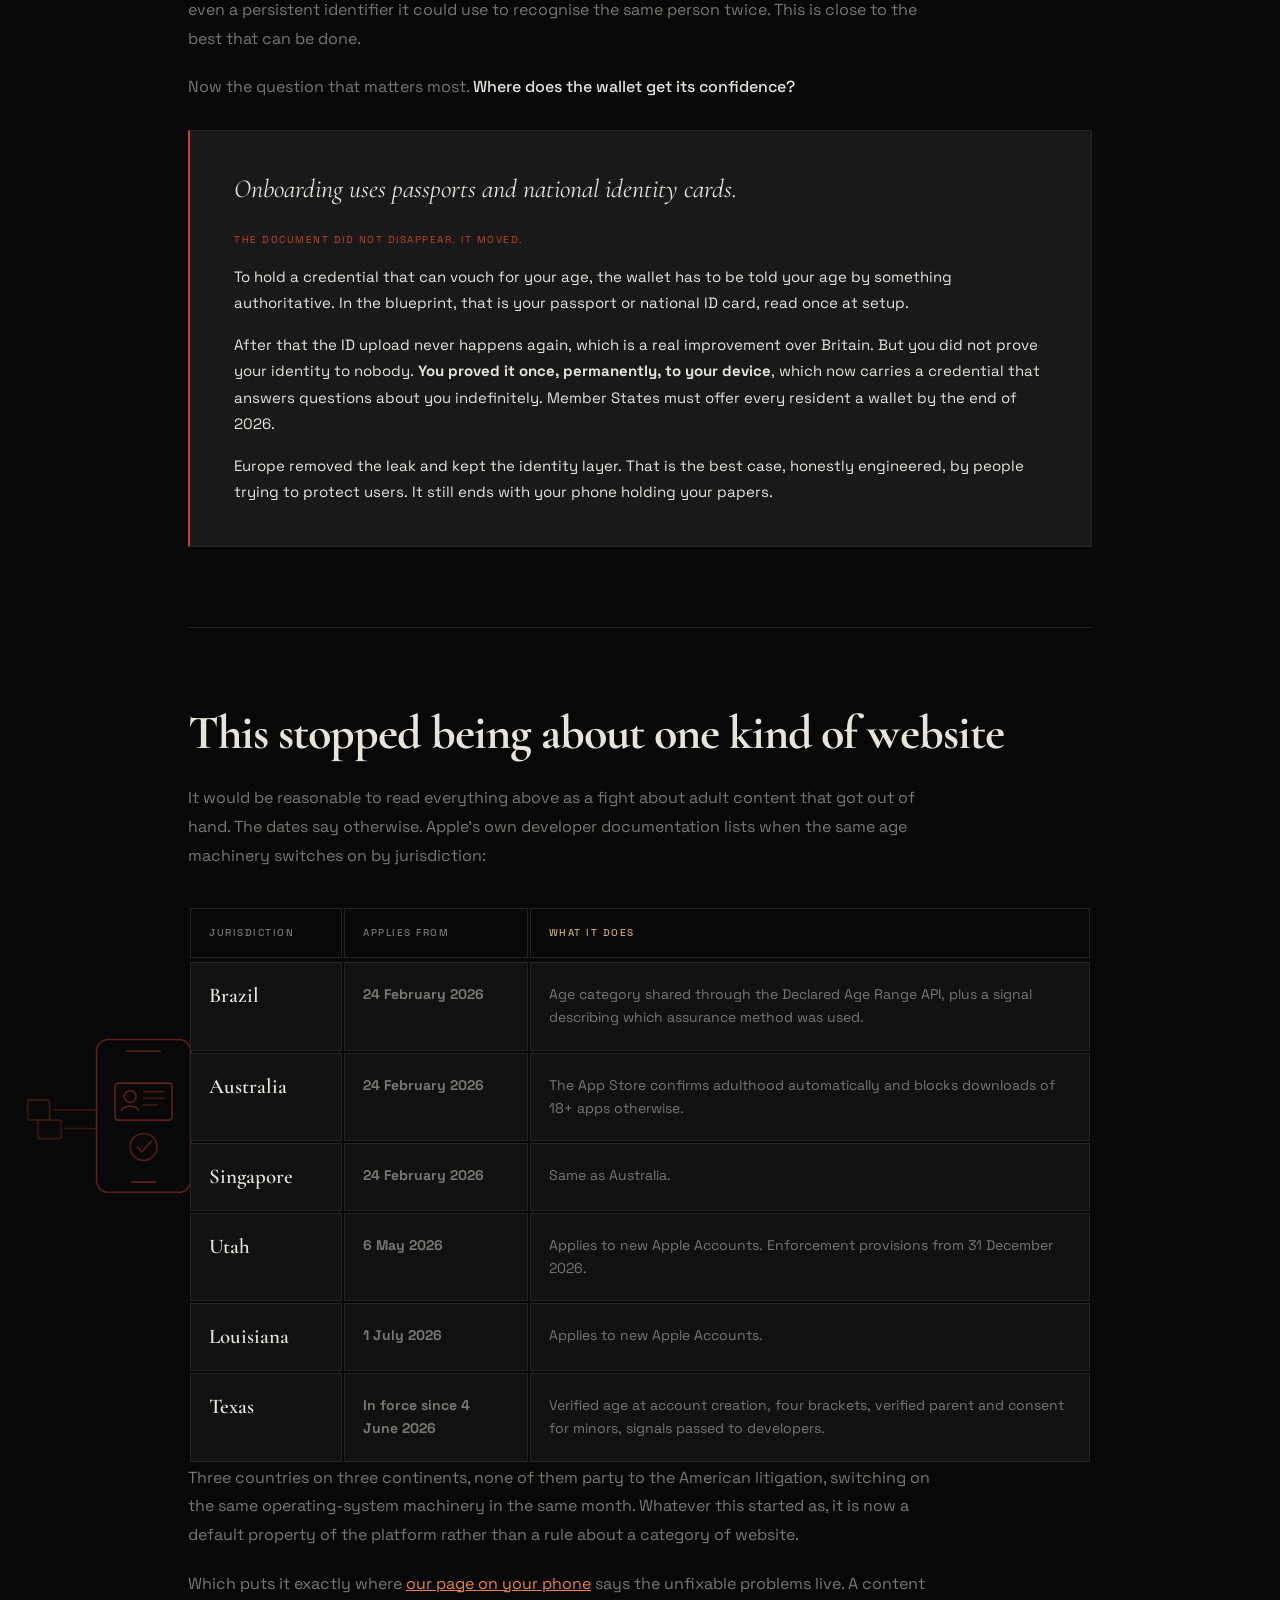
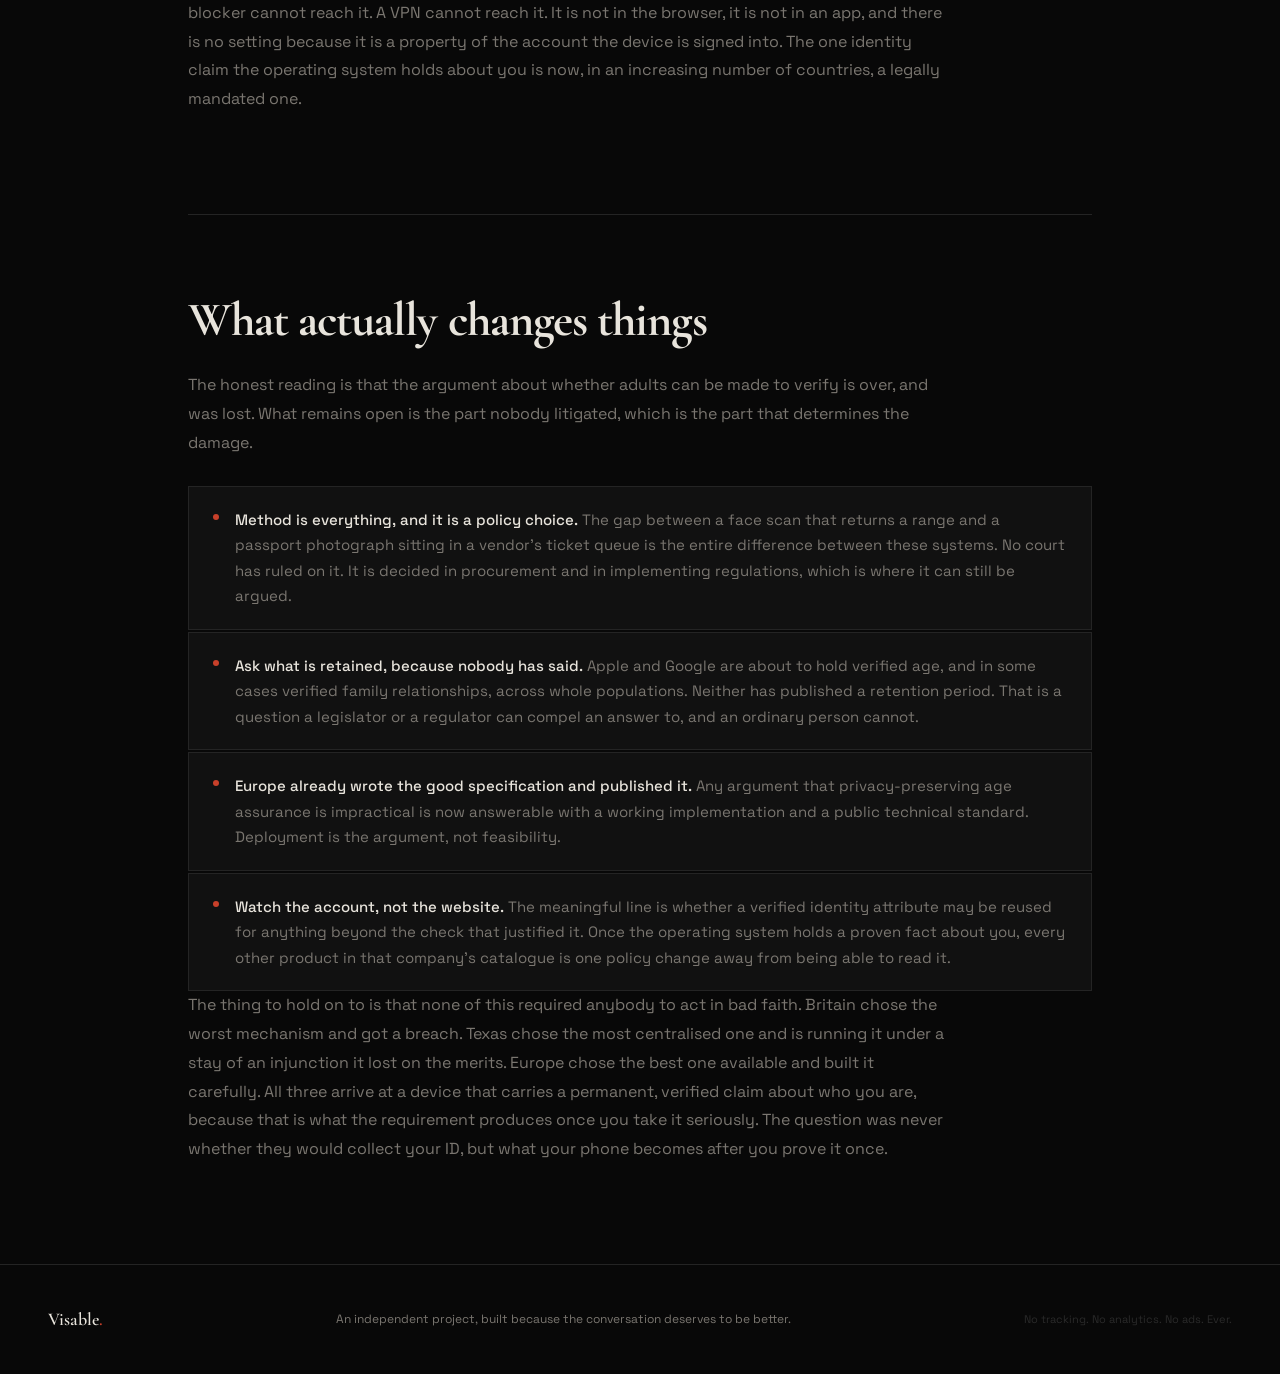
==== commit 49fd8958: "Add a "Your TV" deep dive on smart TV content recognition Fills the obvious hole in Deep Dives, whic" ====
--- a/age-verification.html
+++ b/age-verification.html
@@ -38,8 +38,8 @@
         <li><a href="flock.html">Flock Cameras</a></li>
         <li><a href="graphene.html">Your Phone</a></li>
         <li><a href="cars.html">Your Car</a></li>
+        <li><a href="tv.html">Your TV</a></li>
         <li><a href="palantir.html">Palantir</a></li>
-        <li><a href="fog.html">Fog Data Science</a></li>
         <li><a href="age-verification.html" class="active">Your ID</a></li>
       </ul>
     </li>
--- a/style.css
+++ b/style.css
@@ -1076,8 +1076,8 @@
     .av-teaser,
     .palantir-teaser,
     .cars-teaser,
+    .tv-teaser,
     .flock-teaser,
-    .fog-teaser,
     .graphene-teaser {
       background: var(--surface);
       border-top: 1px solid var(--border);
@@ -1094,8 +1094,8 @@
     .av-teaser-inner,
     .palantir-teaser-inner,
     .cars-teaser-inner,
+    .tv-teaser-inner,
     .flock-teaser-inner,
-    .fog-teaser-inner,
     .graphene-teaser-inner {
       max-width: 1200px;
       margin: 0 auto;
@@ -1109,16 +1109,16 @@
     .av-teaser-art,
     .palantir-teaser-art,
     .cars-teaser-art,
+    .tv-teaser-art,
     .flock-teaser-art,
-    .fog-teaser-art,
     .graphene-teaser-art { color: var(--accent); }
     .cg-teaser-art svg,
     .why-teaser-art svg,
     .av-teaser-art svg,
     .palantir-teaser-art svg,
     .cars-teaser-art svg,
+    .tv-teaser-art svg,
     .flock-teaser-art svg,
-    .fog-teaser-art svg,
     .graphene-teaser-art svg { width: 100%; height: auto; display: block; }
 
     /* Plates drift, each on its own timing, so the frame never repeats
@@ -1152,7 +1152,6 @@
     .palantir-teaser h2,
     .cars-teaser h2,
     .flock-teaser h2,
-    .fog-teaser h2,
     .graphene-teaser h2 { margin-bottom: 28px; }
     .cg-teaser p,
     .why-teaser p,
@@ -1160,7 +1159,6 @@
     .palantir-teaser p,
     .cars-teaser p,
     .flock-teaser p,
-    .fog-teaser p,
     .graphene-teaser p {
       color: var(--muted);
       font-size: 17px;
@@ -1174,7 +1172,6 @@
     .palantir-teaser p strong,
     .cars-teaser p strong,
     .flock-teaser p strong,
-    .fog-teaser p strong,
     .graphene-teaser p strong { color: var(--text); font-weight: 500; }
     .flock-civic-line {
       border-left: 2px solid var(--gold);
@@ -1187,8 +1184,8 @@
     .av-teaser-cta,
     .palantir-teaser-cta,
     .cars-teaser-cta,
+    .tv-teaser-cta,
     .flock-teaser-cta,
-    .fog-teaser-cta,
     .graphene-teaser-cta {
       margin-top: 16px;
       font-size: 15px;
@@ -1877,24 +1874,24 @@
       .av-teaser-inner,
       .palantir-teaser-inner,
       .cars-teaser-inner,
+      .tv-teaser-inner,
       .flock-teaser-inner,
-      .fog-teaser-inner,
       .graphene-teaser-inner { display: block; position: relative; }
       .cg-teaser-copy,
       .why-teaser-copy,
       .av-teaser-copy,
       .palantir-teaser-copy,
       .cars-teaser-copy,
+      .tv-teaser-copy,
       .flock-teaser-copy,
-      .fog-teaser-copy,
       .graphene-teaser-copy { position: relative; z-index: 1; }
       .cg-teaser-art,
       .why-teaser-art,
       .av-teaser-art,
       .palantir-teaser-art,
       .cars-teaser-art,
+      .tv-teaser-art,
       .flock-teaser-art,
-      .fog-teaser-art,
       .graphene-teaser-art {
         position: absolute;
         top: 50%;
@@ -1910,7 +1907,8 @@
       }
       /* The Graphene teaser sits on --bg, where the same stroke reads harder,
          so it comes down a step to hold the same contrast under the copy. */
-      .graphene-teaser-art { opacity: 0.18; }
+      .graphene-teaser-art,
+      .tv-teaser-art { opacity: 0.18; }
       .flock-block h3 { margin-top: 34px; }
       .manifesto-actions { flex-direction: column; align-items: center; }
       .orwell-grid { grid-template-columns: 1fr; }
@@ -2238,7 +2236,10 @@
     /* Fourth teaser in the run. Cars sits on --surface, so this one drops to
        --bg and loses its top rule, alternating the same way Graphene does
        after Flock. */
-    .palantir-teaser { background: var(--bg); border-top: none; }
+    /* Flipped when the TV teaser was inserted above. The run alternates
+       surface and background, so an eighth teaser inverts everything after
+       it. Cars stays on --surface, TV takes --bg, and this one moves up. */
+    .palantir-teaser { background: var(--surface); border-top: none; }
 
     /* A node graph standing beside the text, alternating sides, echoing the
        camera scenes on Flock and the dashboards on Cars. */
@@ -2303,7 +2304,7 @@
 
     /* Fifth teaser in the run. Palantir sits on --bg, so this one returns to
        --surface and drops the top rule, continuing the alternation. */
-    .av-teaser { background: var(--surface); border-top: none; }
+    .av-teaser { background: var(--bg); border-top: none; }
     .av-teaser-art { color: var(--accent); }
 
     /* A phone holding a credential, answering queries from both sides. The
@@ -2376,7 +2377,7 @@
        read as one very tall band, the same alternation the Graphene teaser
        uses higher up. */
     .why-teaser {
-      background: var(--bg);
+      background: var(--surface);
       border-top: none;
     }
     /* Gold rather than the accent red. The other five teasers are naming a
@@ -2454,7 +2455,7 @@
     /* Seventh teaser in the run. The Why This Exists teaser sits on --bg, so
        this one returns to --surface and drops the top rule. */
     .cg-teaser {
-      background: var(--surface);
+      background: var(--bg);
       border-top: none;
     }
     /* Gold, matching Why This Exists rather than the accent red. Both pages
@@ -2614,84 +2615,95 @@
       .ensh-drain-scene.side-left { left: -95px; }
     }
 
-    /* ---- FOG DATA SCIENCE PAGE ---- */
+    /* ---- YOUR TV PAGE ---- */
     /* Reading column reuses .flock-body / .flock-block / .flock-list /
-       .myth-card / .hm-table / .flock-caveat, as every page before it does.
-       The teaser layout rules live in the shared teaser selector block higher
-       up; only the deltas are here, following the per-page convention. */
-
-    /* Last teaser in the run, placed after Common Ground, which sits on
-       --surface. This one drops to --bg and loses its top rule, the same
-       alternation Graphene and Palantir use, so the two do not read as one
-       band before the civic section. */
-    .fog-teaser { background: var(--bg); border-top: none; }
-    /* Accent red rather than gold: this teaser names a specific harm, like the
-       other Deep Dive teasers, rather than arguing the site's method. */
-    .fog-teaser-art { color: var(--accent); }
-
-    /* The signals blink on a stagger, so the scatter reads as a location feed
-       being searched rather than a static map. Opacity only, so no
-       transform-origin is needed on the individual dots. */
-    @keyframes fog-ping {
-      0%, 100% { opacity: 0.3; }
-      50%      { opacity: 0.95; }
-    }
-    .fog-ping-1 { animation: fog-ping 4.5s ease-in-out infinite; }
-    .fog-ping-2 { animation: fog-ping 4.5s ease-in-out infinite -0.9s; }
-    .fog-ping-3 { animation: fog-ping 4.5s ease-in-out infinite -1.8s; }
-    .fog-ping-4 { animation: fog-ping 4.5s ease-in-out infinite -2.7s; }
-    .fog-ping-5 { animation: fog-ping 4.5s ease-in-out infinite -3.6s; }
+       .flock-caveat / .hm-table wholesale, as every page here does. Only the
+       teaser background and the scene layer are new. */
+
+    /* Fourth teaser in the run, following Cars on --surface, so it takes --bg
+       and drops the top hairline. Inserting it is what flips Palantir and
+       everything after it; see the note on .palantir-teaser above. */
+    .tv-teaser { background: var(--bg); border-top: none; }
+
+    /* A set fingerprinting its own screen: a capture line sweeps the panel and
+       the resulting fingerprint lifts off the top and leaves. The drawing is
+       the mechanism of the page, which is that the television reads the
+       picture it is already drawing and sends the reading somewhere else. */
+    @keyframes tv-scan {
+      0%   { transform: translateY(0); opacity: 0; }
+      8%   { opacity: 0.9; }
+      92%  { opacity: 0.9; }
+      100% { transform: translateY(84px); opacity: 0; }
+    }
+    /* Each fingerprint rises out of the top and fades, so the extraction reads
+       as a stream rather than one packet leaving once. Matches the coin lift on
+       the Enshittification page. */
+    @keyframes tv-lift {
+      0%   { opacity: 0; transform: translateY(10px); }
+      25%  { opacity: 1; }
+      100% { opacity: 0; transform: translateY(-30px); }
+    }
+    .tv-scan { animation: tv-scan 4s linear infinite; }
+    .tv-fp   { opacity: 0; animation: tv-lift 4s ease-out infinite; }
+    /* Thirds of the scan cycle, so a fingerprint leaves each time the line has
+       covered another third of the panel. */
+    .tv-fp-2 { animation-delay: -1.33s; }
+    .tv-fp-3 { animation-delay: -2.66s; }
     @media (prefers-reduced-motion: reduce) {
-      .fog-ping-1, .fog-ping-2, .fog-ping-3, .fog-ping-4, .fog-ping-5 {
-        animation: none;
-        opacity: 0.6;
-      }
-    }
-
-    /* Scene layer, following .palantir-node-layer and the other scene layers.
-       A magnifying glass over a scatter of location signals: the drawing is the
-       argument, a feed of ordinary movement being searched. */
-    .fog-map-layer {
+      .tv-scan, .tv-fp { animation: none; }
+      /* Static fallback: one fingerprint sitting above the set, which still
+         reads as the picture leaving. */
+      .tv-fp-1 { opacity: 0.6; }
+    }
+
+    /* Scene layer, following .cars-dash-layer and .ensh-drain-layer. */
+    .tv-glow-layer {
       position: absolute;
       inset: 0;
       overflow: hidden;
       pointer-events: none;
       z-index: 0;
     }
-    .fog-map-scene {
+    .tv-glow-scene {
       position: absolute;
       width: 240px;
       /* aspect-ratio pins the height; without it the absolutely positioned box
          collapses, the same trap as every other scene layer here. */
       aspect-ratio: 280 / 250;
       color: var(--accent);
-      opacity: 0.4;
-    }
-    .fog-map-scene svg { width: 100%; height: 100%; display: block; }
-    .fog-map-scene.side-right { right: 16px; }
-    /* Not mirrored: the drawing is symmetrical about the glass, so flipping it
-       would change nothing. */
-    .fog-map-scene.side-left { left: 16px; }
+      opacity: 0.24;
+    }
+    .tv-glow-scene svg { width: 100%; height: 100%; display: block; }
+    .tv-glow-scene.side-right { right: 16px; }
+    /* Not mirrored. The set is symmetrical and the fingerprints leave upward,
+       so flipping it would change nothing except the stand. */
+    .tv-glow-scene.side-left { left: 16px; }
     /* Pinned in pixels so it lands beside the h1 rather than drifting with page
        length, and clear of the rule that .section-label trails behind it. */
-    .fog-scene-1 { top: 190px; }
-    .fog-scene-2 { top: 30%; }
-    .fog-scene-3 { top: 55%; }
-    .fog-scene-4 { top: 79%; }
-    /* Offset per scene so the four feeds are never blinking in unison. */
-    .fog-scene-2 .fog-ping-1 { animation-delay: -1.1s; }
-    .fog-scene-2 .fog-ping-3 { animation-delay: -2.9s; }
-    .fog-scene-3 .fog-ping-1 { animation-delay: -2.4s; }
-    .fog-scene-3 .fog-ping-3 { animation-delay: -0.6s; }
-    .fog-scene-4 .fog-ping-1 { animation-delay: -3.6s; }
-    .fog-scene-4 .fog-ping-3 { animation-delay: -1.5s; }
+    .glow-scene-1 { top: 190px; }
+    .glow-scene-2 { top: 33%; }
+    .glow-scene-3 { top: 59%; }
+    .glow-scene-4 { top: 83%; }
+    /* Offset per scene so the four sets are never scanning in unison. */
+    .glow-scene-2 .tv-scan { animation-delay: -1.1s; }
+    .glow-scene-3 .tv-scan { animation-delay: -2.4s; }
+    .glow-scene-4 .tv-scan { animation-delay: -3.2s; }
+    .glow-scene-2 .tv-fp-1 { animation-delay: -1.1s; }
+    .glow-scene-2 .tv-fp-2 { animation-delay: -2.43s; }
+    .glow-scene-2 .tv-fp-3 { animation-delay: -3.76s; }
+    .glow-scene-3 .tv-fp-1 { animation-delay: -2.4s; }
+    .glow-scene-3 .tv-fp-2 { animation-delay: -3.73s; }
+    .glow-scene-3 .tv-fp-3 { animation-delay: -1.06s; }
+    .glow-scene-4 .tv-fp-1 { animation-delay: -3.2s; }
+    .glow-scene-4 .tv-fp-2 { animation-delay: -0.53s; }
+    .glow-scene-4 .tv-fp-3 { animation-delay: -1.86s; }
     @media (max-width: 1200px) {
-      .fog-map-scene { opacity: 0.2; }
-      .fog-map-scene.side-right { right: -70px; }
-      .fog-map-scene.side-left { left: -70px; }
+      .tv-glow-scene { opacity: 0.17; }
+      .tv-glow-scene.side-right { right: -70px; }
+      .tv-glow-scene.side-left { left: -70px; }
     }
     @media (max-width: 1000px) {
-      .fog-map-scene { width: 200px; opacity: 0.15; }
-      .fog-map-scene.side-right { right: -95px; }
-      .fog-map-scene.side-left { left: -95px; }
-    }
+      .tv-glow-scene { width: 205px; opacity: 0.13; }
+      .tv-glow-scene.side-right { right: -95px; }
+      .tv-glow-scene.side-left { left: -95px; }
+    }
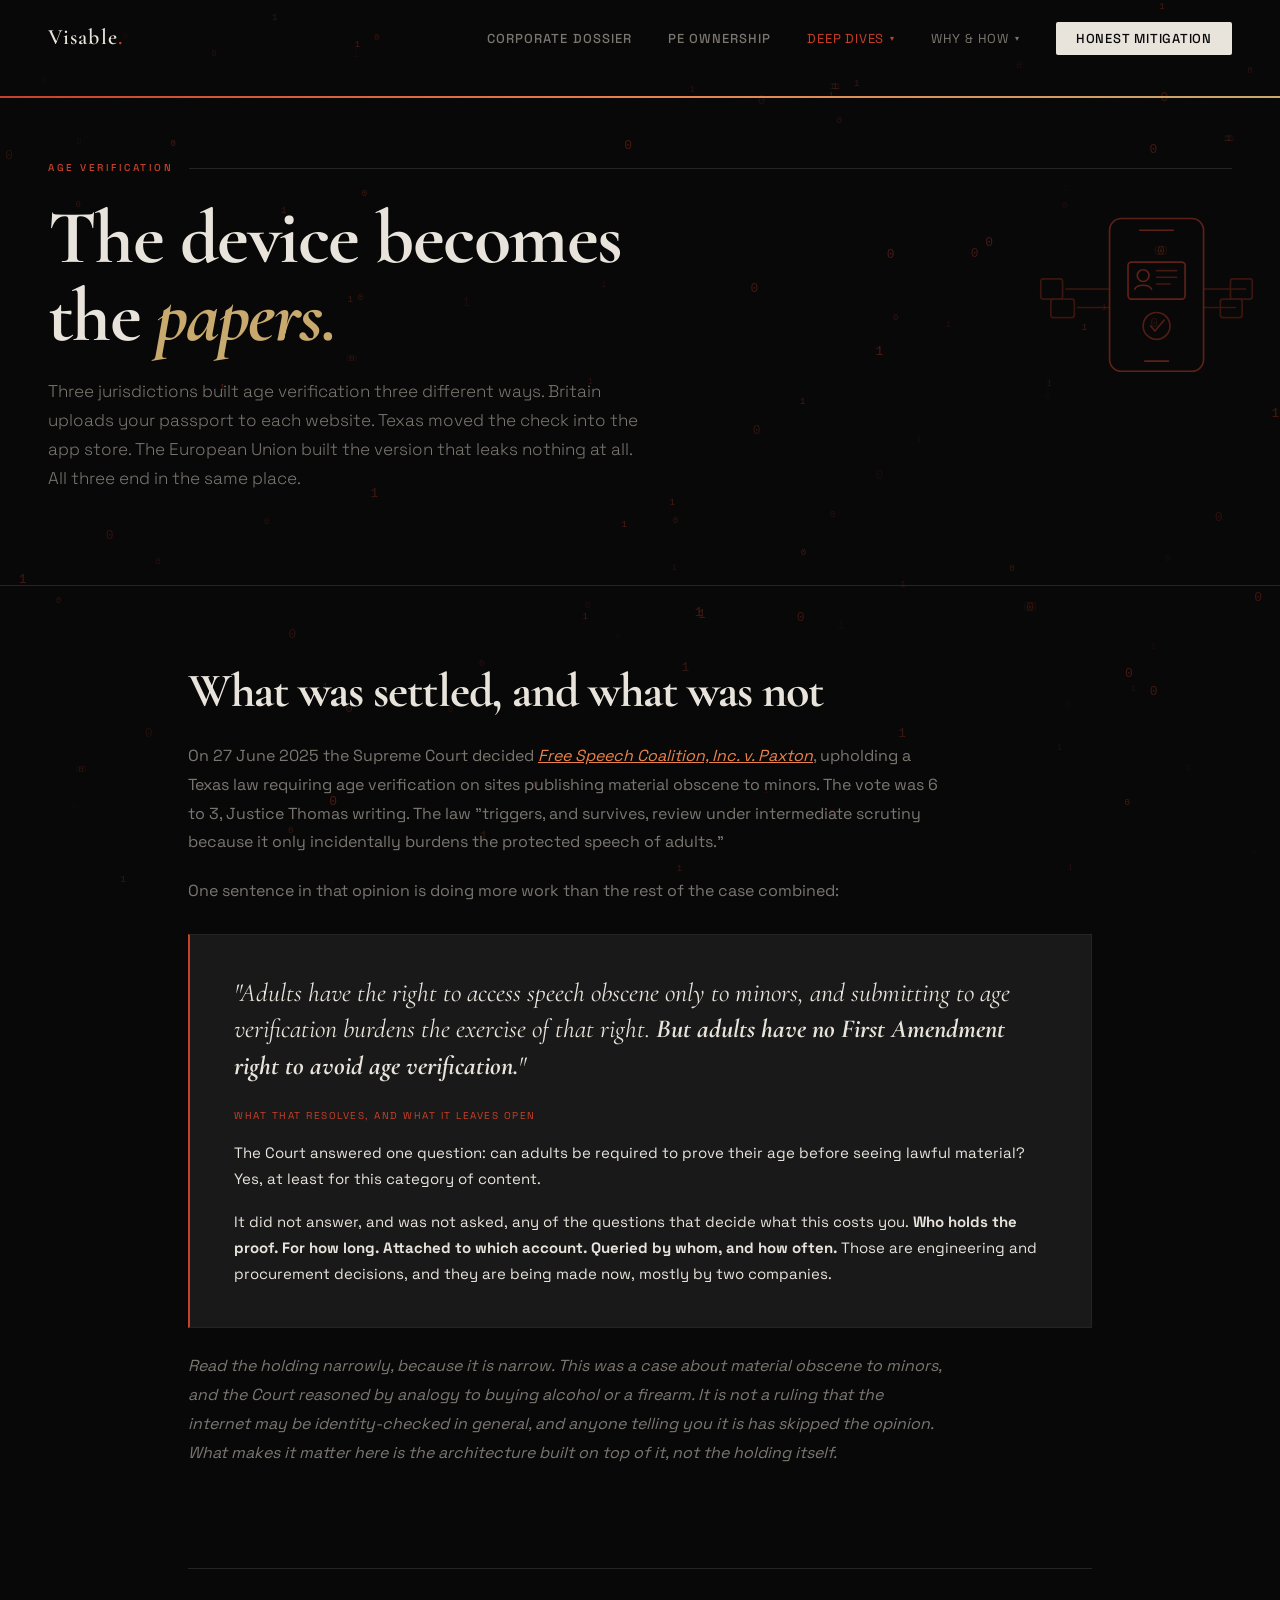
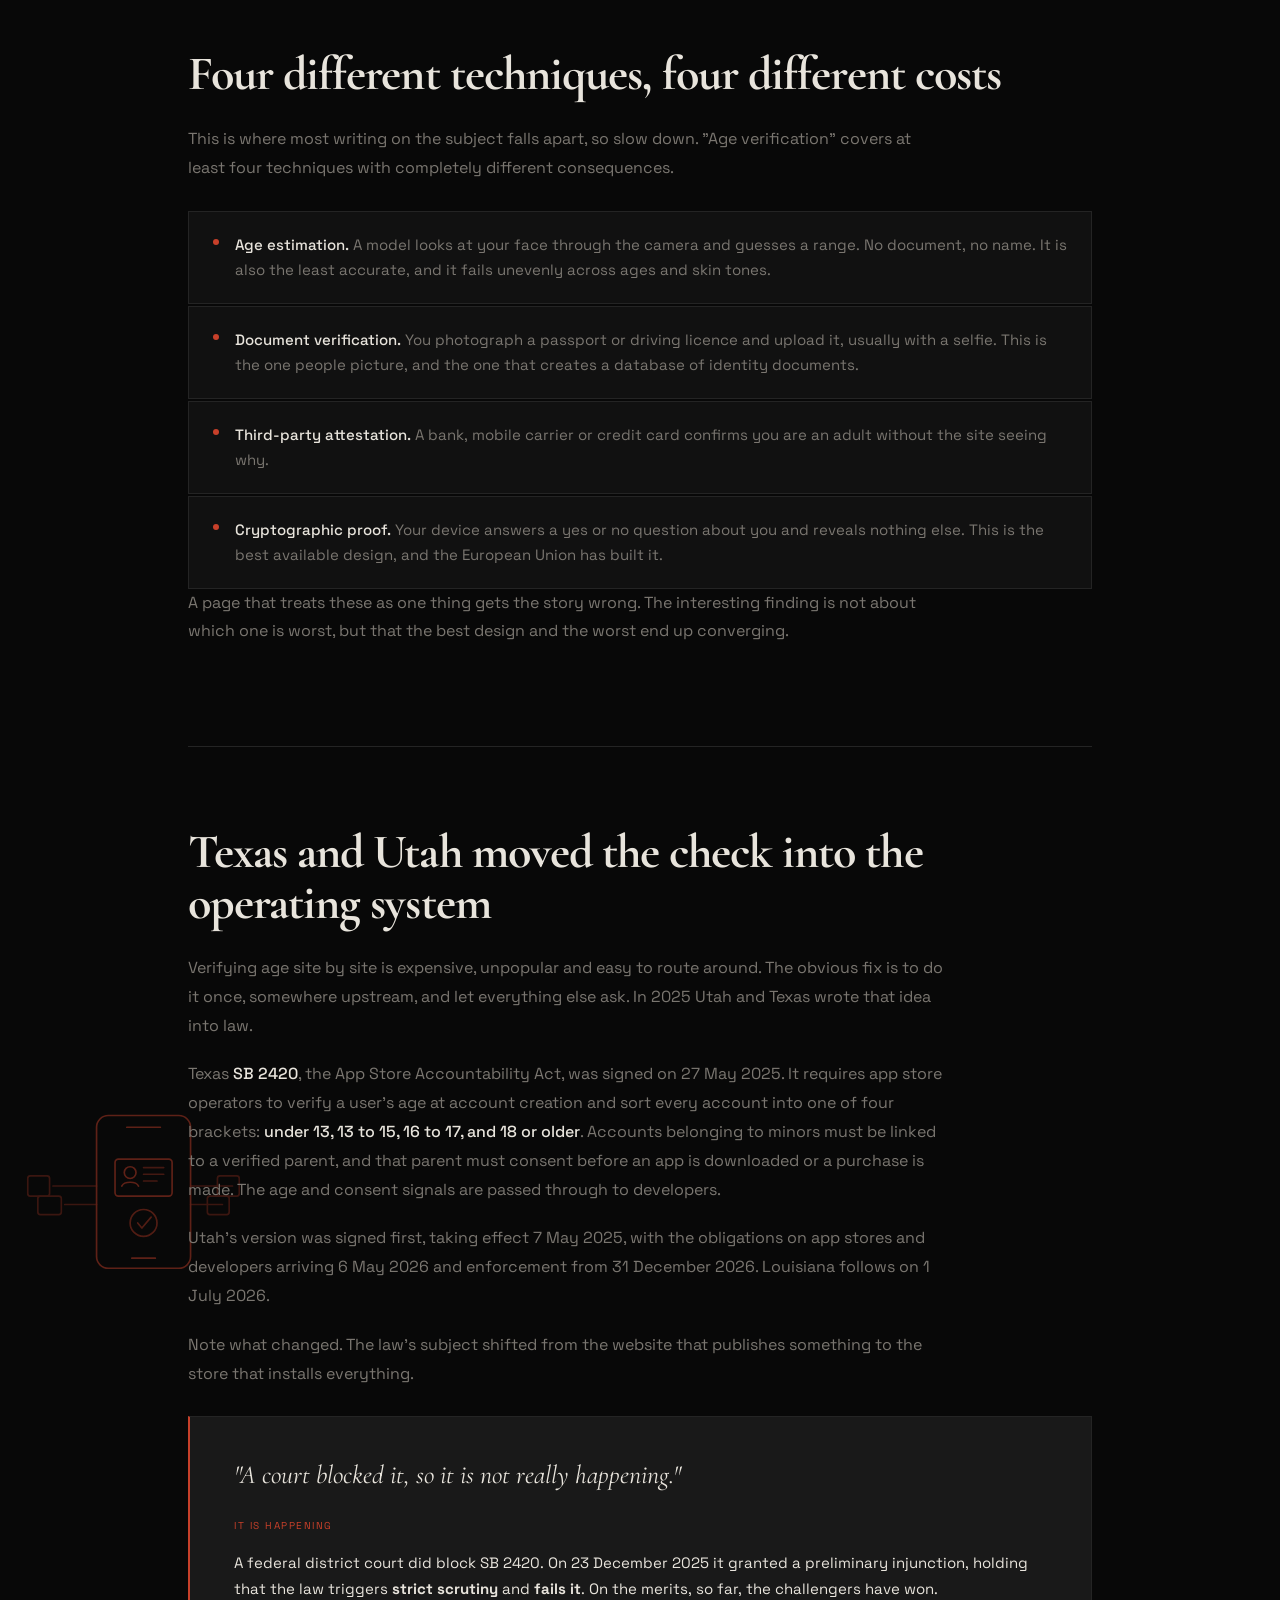
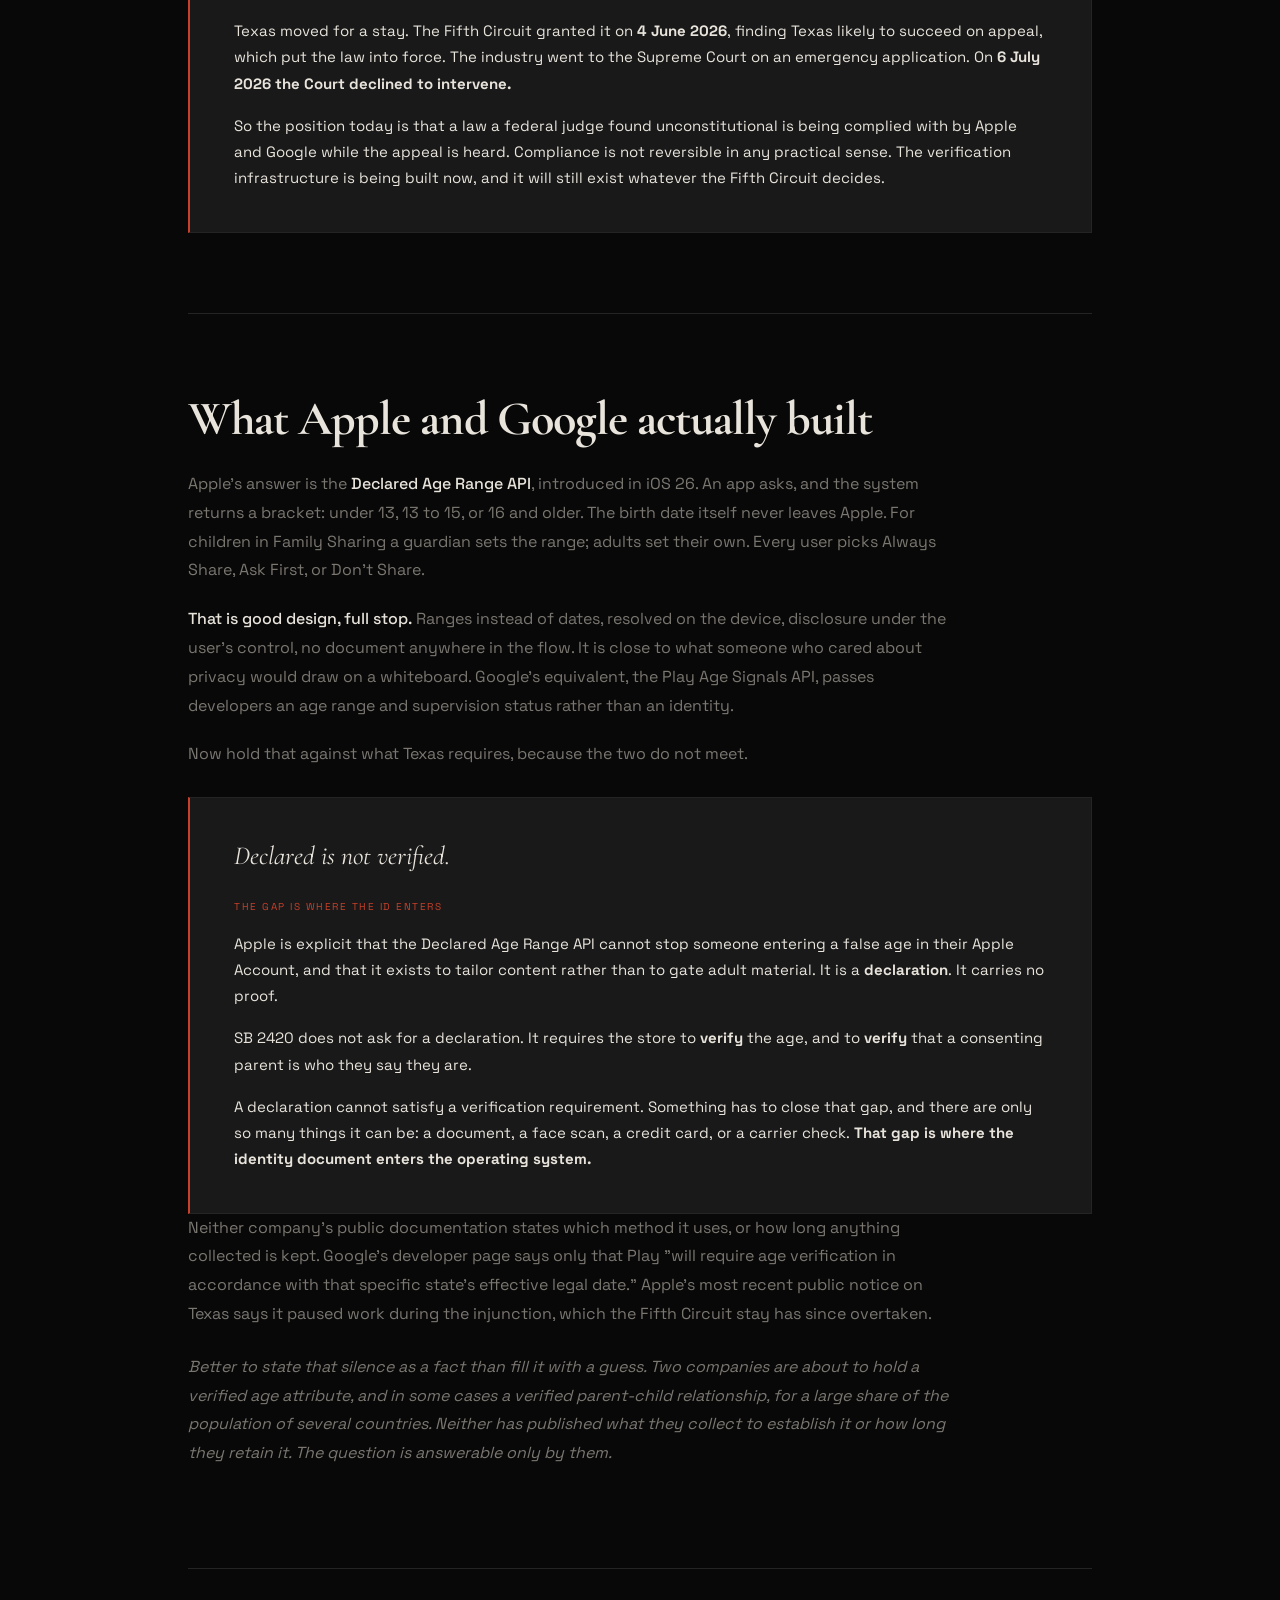
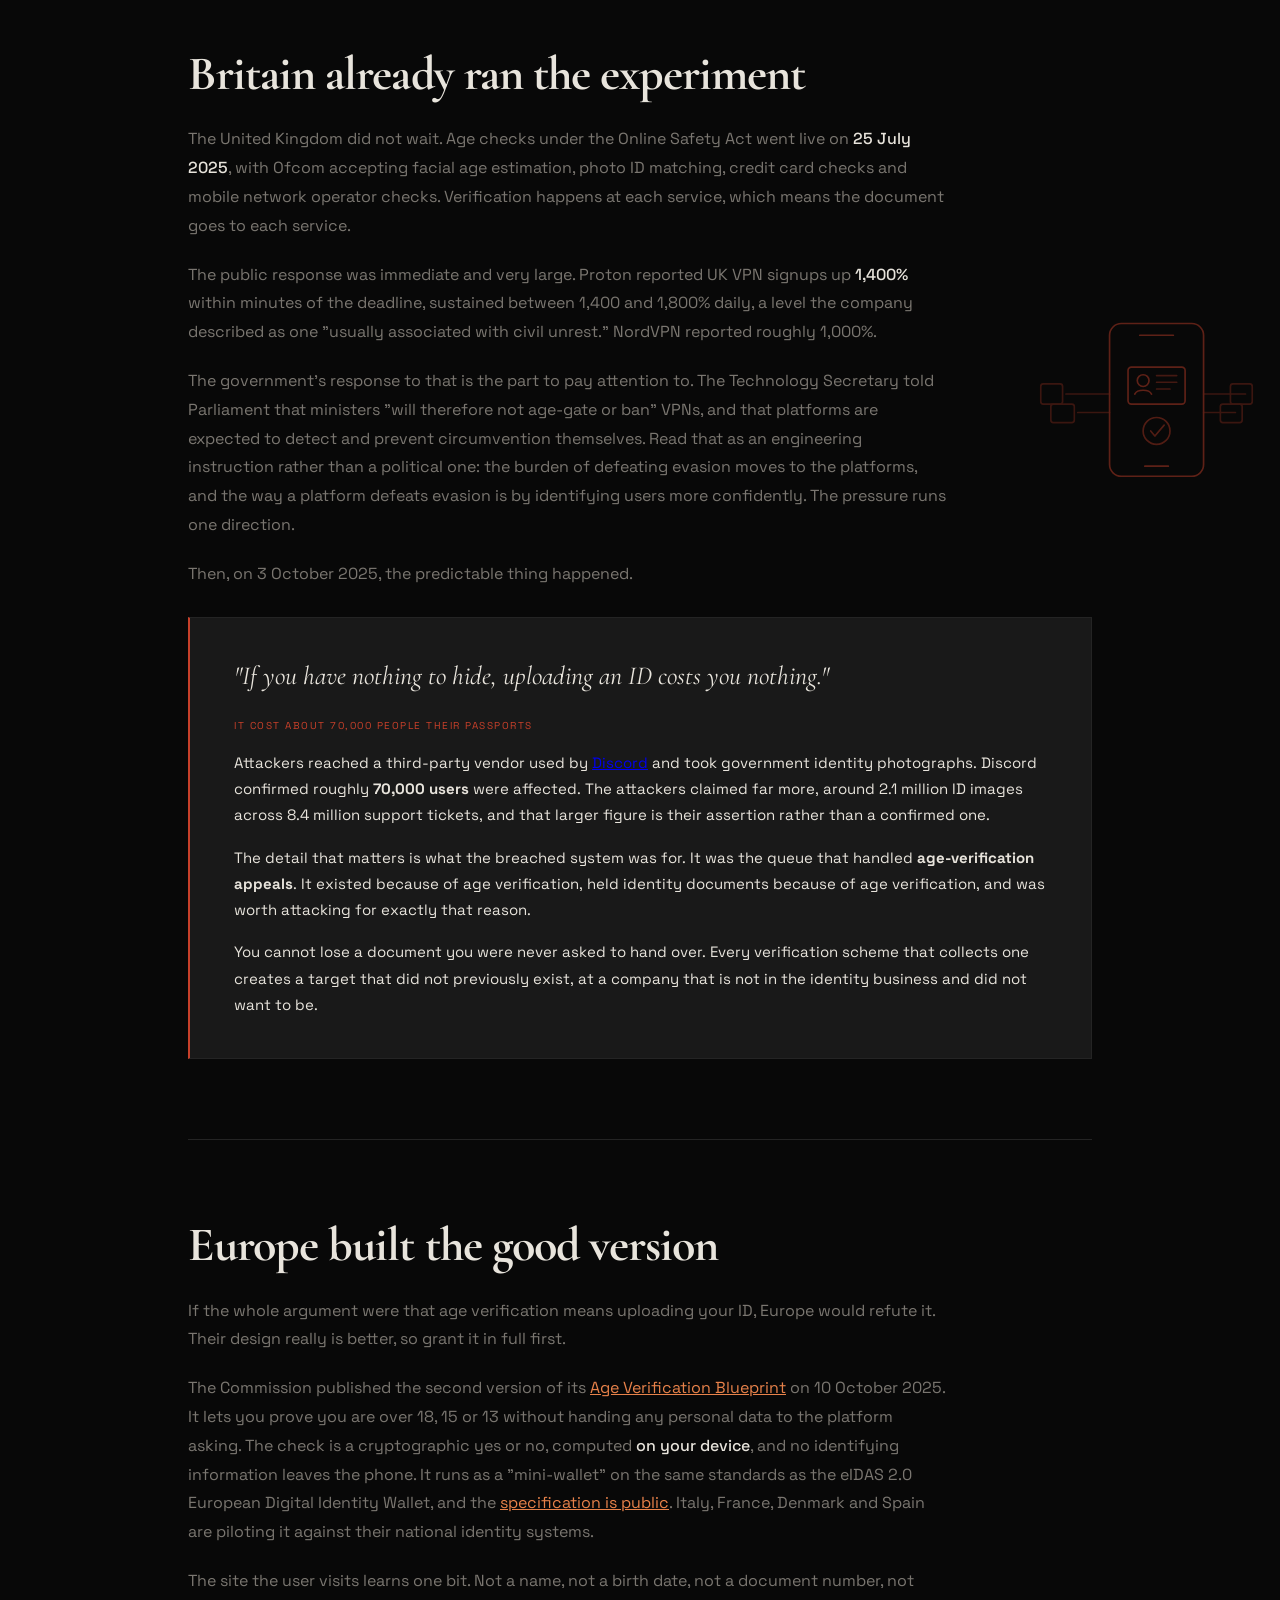
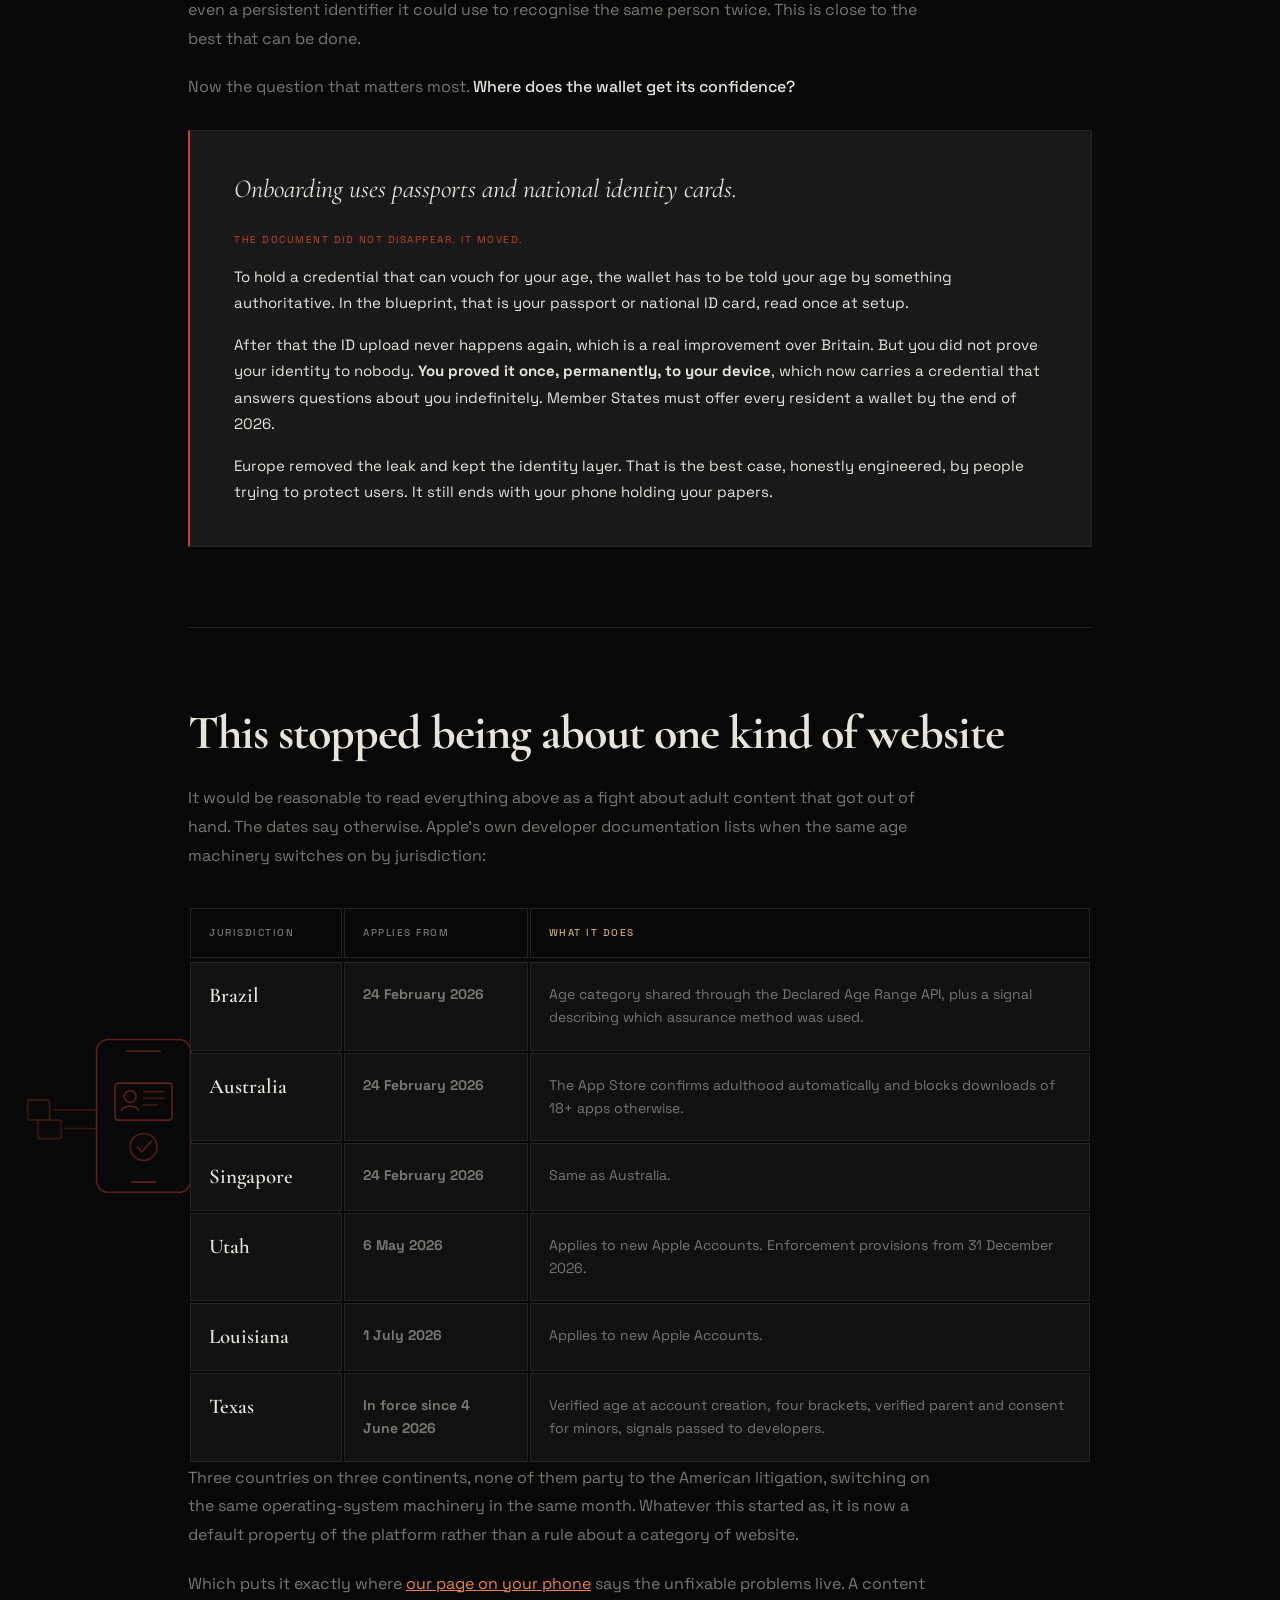
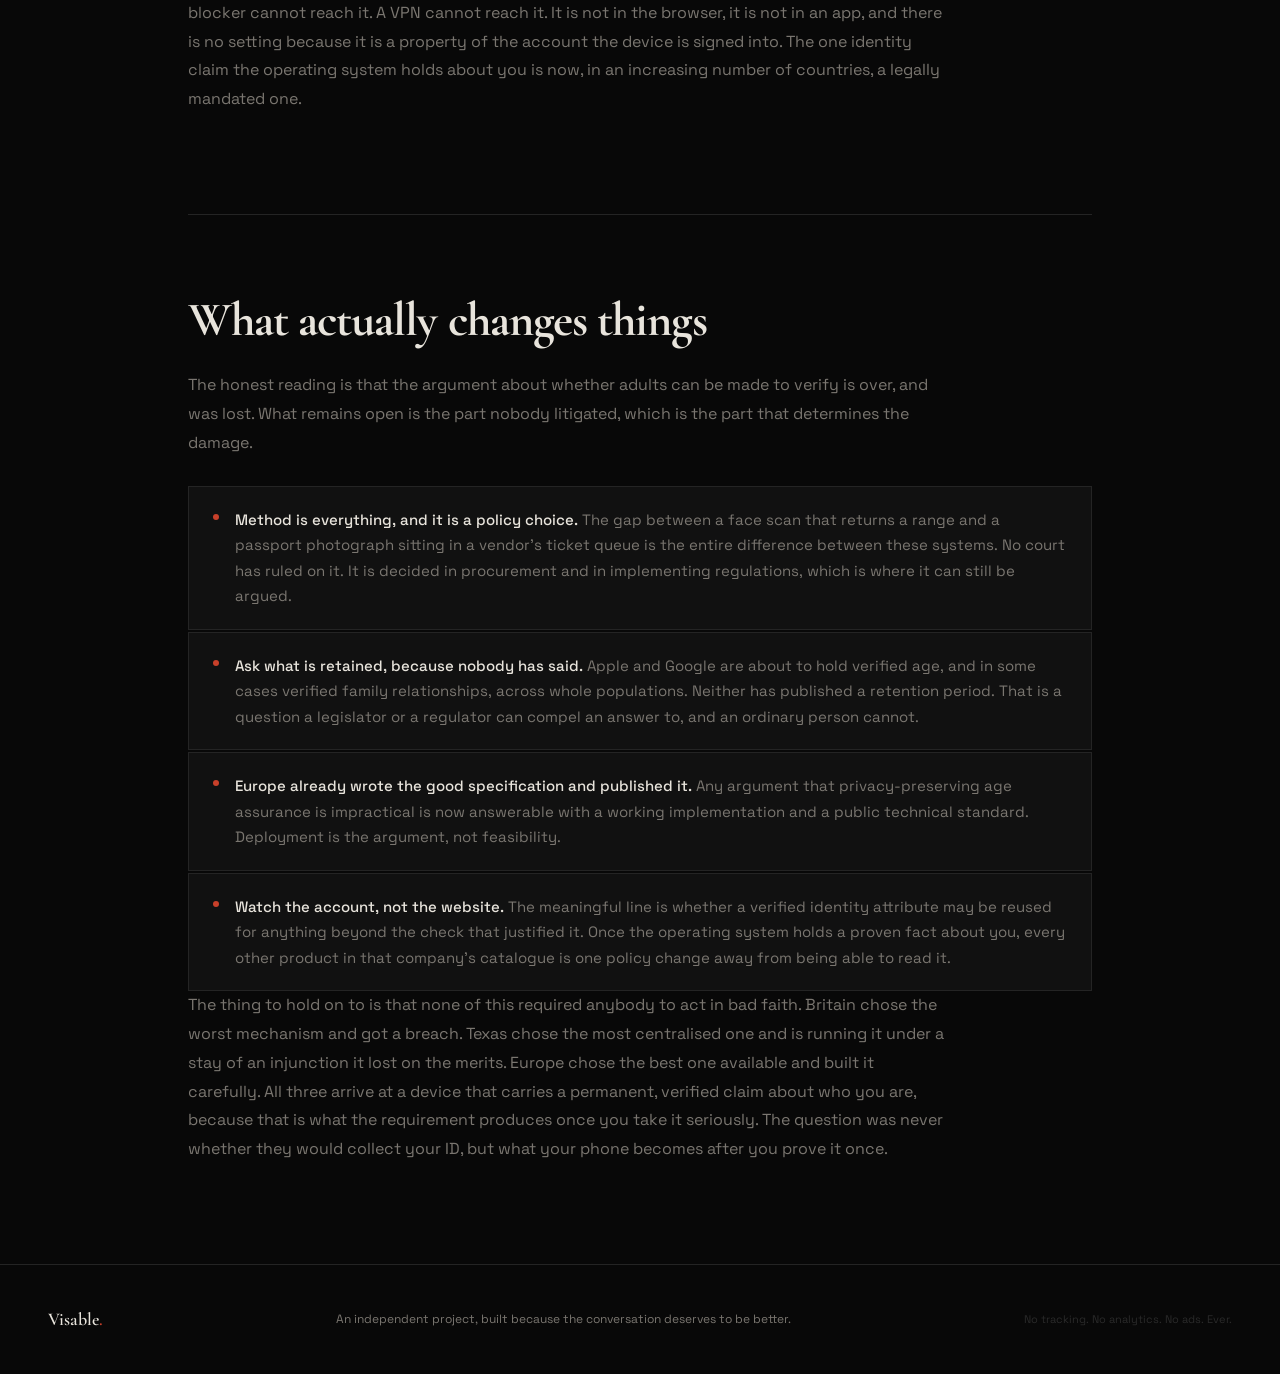
==== commit 3159fdbe: "Merge pull request #2 from Kindhabitlabs/claude/fog-data-science-page-4tt6mi Add a Fog Data Science " ====
--- a/age-verification.html
+++ b/age-verification.html
@@ -38,8 +38,8 @@
         <li><a href="flock.html">Flock Cameras</a></li>
         <li><a href="graphene.html">Your Phone</a></li>
         <li><a href="cars.html">Your Car</a></li>
-        <li><a href="tv.html">Your TV</a></li>
         <li><a href="palantir.html">Palantir</a></li>
+        <li><a href="fog.html">Fog Data Science</a></li>
         <li><a href="age-verification.html" class="active">Your ID</a></li>
       </ul>
     </li>
--- a/style.css
+++ b/style.css
@@ -1076,8 +1076,8 @@
     .av-teaser,
     .palantir-teaser,
     .cars-teaser,
-    .tv-teaser,
     .flock-teaser,
+    .fog-teaser,
     .graphene-teaser {
       background: var(--surface);
       border-top: 1px solid var(--border);
@@ -1094,8 +1094,8 @@
     .av-teaser-inner,
     .palantir-teaser-inner,
     .cars-teaser-inner,
-    .tv-teaser-inner,
     .flock-teaser-inner,
+    .fog-teaser-inner,
     .graphene-teaser-inner {
       max-width: 1200px;
       margin: 0 auto;
@@ -1109,16 +1109,16 @@
     .av-teaser-art,
     .palantir-teaser-art,
     .cars-teaser-art,
-    .tv-teaser-art,
     .flock-teaser-art,
+    .fog-teaser-art,
     .graphene-teaser-art { color: var(--accent); }
     .cg-teaser-art svg,
     .why-teaser-art svg,
     .av-teaser-art svg,
     .palantir-teaser-art svg,
     .cars-teaser-art svg,
-    .tv-teaser-art svg,
     .flock-teaser-art svg,
+    .fog-teaser-art svg,
     .graphene-teaser-art svg { width: 100%; height: auto; display: block; }
 
     /* Plates drift, each on its own timing, so the frame never repeats
@@ -1152,6 +1152,7 @@
     .palantir-teaser h2,
     .cars-teaser h2,
     .flock-teaser h2,
+    .fog-teaser h2,
     .graphene-teaser h2 { margin-bottom: 28px; }
     .cg-teaser p,
     .why-teaser p,
@@ -1159,6 +1160,7 @@
     .palantir-teaser p,
     .cars-teaser p,
     .flock-teaser p,
+    .fog-teaser p,
     .graphene-teaser p {
       color: var(--muted);
       font-size: 17px;
@@ -1172,6 +1174,7 @@
     .palantir-teaser p strong,
     .cars-teaser p strong,
     .flock-teaser p strong,
+    .fog-teaser p strong,
     .graphene-teaser p strong { color: var(--text); font-weight: 500; }
     .flock-civic-line {
       border-left: 2px solid var(--gold);
@@ -1184,8 +1187,8 @@
     .av-teaser-cta,
     .palantir-teaser-cta,
     .cars-teaser-cta,
-    .tv-teaser-cta,
     .flock-teaser-cta,
+    .fog-teaser-cta,
     .graphene-teaser-cta {
       margin-top: 16px;
       font-size: 15px;
@@ -1874,24 +1877,24 @@
       .av-teaser-inner,
       .palantir-teaser-inner,
       .cars-teaser-inner,
-      .tv-teaser-inner,
       .flock-teaser-inner,
+      .fog-teaser-inner,
       .graphene-teaser-inner { display: block; position: relative; }
       .cg-teaser-copy,
       .why-teaser-copy,
       .av-teaser-copy,
       .palantir-teaser-copy,
       .cars-teaser-copy,
-      .tv-teaser-copy,
       .flock-teaser-copy,
+      .fog-teaser-copy,
       .graphene-teaser-copy { position: relative; z-index: 1; }
       .cg-teaser-art,
       .why-teaser-art,
       .av-teaser-art,
       .palantir-teaser-art,
       .cars-teaser-art,
-      .tv-teaser-art,
       .flock-teaser-art,
+      .fog-teaser-art,
       .graphene-teaser-art {
         position: absolute;
         top: 50%;
@@ -1907,8 +1910,7 @@
       }
       /* The Graphene teaser sits on --bg, where the same stroke reads harder,
          so it comes down a step to hold the same contrast under the copy. */
-      .graphene-teaser-art,
-      .tv-teaser-art { opacity: 0.18; }
+      .graphene-teaser-art { opacity: 0.18; }
       .flock-block h3 { margin-top: 34px; }
       .manifesto-actions { flex-direction: column; align-items: center; }
       .orwell-grid { grid-template-columns: 1fr; }
@@ -2236,10 +2238,7 @@
     /* Fourth teaser in the run. Cars sits on --surface, so this one drops to
        --bg and loses its top rule, alternating the same way Graphene does
        after Flock. */
-    /* Flipped when the TV teaser was inserted above. The run alternates
-       surface and background, so an eighth teaser inverts everything after
-       it. Cars stays on --surface, TV takes --bg, and this one moves up. */
-    .palantir-teaser { background: var(--surface); border-top: none; }
+    .palantir-teaser { background: var(--bg); border-top: none; }
 
     /* A node graph standing beside the text, alternating sides, echoing the
        camera scenes on Flock and the dashboards on Cars. */
@@ -2304,7 +2303,7 @@
 
     /* Fifth teaser in the run. Palantir sits on --bg, so this one returns to
        --surface and drops the top rule, continuing the alternation. */
-    .av-teaser { background: var(--bg); border-top: none; }
+    .av-teaser { background: var(--surface); border-top: none; }
     .av-teaser-art { color: var(--accent); }
 
     /* A phone holding a credential, answering queries from both sides. The
@@ -2377,7 +2376,7 @@
        read as one very tall band, the same alternation the Graphene teaser
        uses higher up. */
     .why-teaser {
-      background: var(--surface);
+      background: var(--bg);
       border-top: none;
     }
     /* Gold rather than the accent red. The other five teasers are naming a
@@ -2455,7 +2454,7 @@
     /* Seventh teaser in the run. The Why This Exists teaser sits on --bg, so
        this one returns to --surface and drops the top rule. */
     .cg-teaser {
-      background: var(--bg);
+      background: var(--surface);
       border-top: none;
     }
     /* Gold, matching Why This Exists rather than the accent red. Both pages
@@ -2615,95 +2614,84 @@
       .ensh-drain-scene.side-left { left: -95px; }
     }
 
-    /* ---- YOUR TV PAGE ---- */
+    /* ---- FOG DATA SCIENCE PAGE ---- */
     /* Reading column reuses .flock-body / .flock-block / .flock-list /
-       .flock-caveat / .hm-table wholesale, as every page here does. Only the
-       teaser background and the scene layer are new. */
-
-    /* Fourth teaser in the run, following Cars on --surface, so it takes --bg
-       and drops the top hairline. Inserting it is what flips Palantir and
-       everything after it; see the note on .palantir-teaser above. */
-    .tv-teaser { background: var(--bg); border-top: none; }
-
-    /* A set fingerprinting its own screen: a capture line sweeps the panel and
-       the resulting fingerprint lifts off the top and leaves. The drawing is
-       the mechanism of the page, which is that the television reads the
-       picture it is already drawing and sends the reading somewhere else. */
-    @keyframes tv-scan {
-      0%   { transform: translateY(0); opacity: 0; }
-      8%   { opacity: 0.9; }
-      92%  { opacity: 0.9; }
-      100% { transform: translateY(84px); opacity: 0; }
-    }
-    /* Each fingerprint rises out of the top and fades, so the extraction reads
-       as a stream rather than one packet leaving once. Matches the coin lift on
-       the Enshittification page. */
-    @keyframes tv-lift {
-      0%   { opacity: 0; transform: translateY(10px); }
-      25%  { opacity: 1; }
-      100% { opacity: 0; transform: translateY(-30px); }
-    }
-    .tv-scan { animation: tv-scan 4s linear infinite; }
-    .tv-fp   { opacity: 0; animation: tv-lift 4s ease-out infinite; }
-    /* Thirds of the scan cycle, so a fingerprint leaves each time the line has
-       covered another third of the panel. */
-    .tv-fp-2 { animation-delay: -1.33s; }
-    .tv-fp-3 { animation-delay: -2.66s; }
+       .myth-card / .hm-table / .flock-caveat, as every page before it does.
+       The teaser layout rules live in the shared teaser selector block higher
+       up; only the deltas are here, following the per-page convention. */
+
+    /* Last teaser in the run, placed after Common Ground, which sits on
+       --surface. This one drops to --bg and loses its top rule, the same
+       alternation Graphene and Palantir use, so the two do not read as one
+       band before the civic section. */
+    .fog-teaser { background: var(--bg); border-top: none; }
+    /* Accent red rather than gold: this teaser names a specific harm, like the
+       other Deep Dive teasers, rather than arguing the site's method. */
+    .fog-teaser-art { color: var(--accent); }
+
+    /* The signals blink on a stagger, so the scatter reads as a location feed
+       being searched rather than a static map. Opacity only, so no
+       transform-origin is needed on the individual dots. */
+    @keyframes fog-ping {
+      0%, 100% { opacity: 0.3; }
+      50%      { opacity: 0.95; }
+    }
+    .fog-ping-1 { animation: fog-ping 4.5s ease-in-out infinite; }
+    .fog-ping-2 { animation: fog-ping 4.5s ease-in-out infinite -0.9s; }
+    .fog-ping-3 { animation: fog-ping 4.5s ease-in-out infinite -1.8s; }
+    .fog-ping-4 { animation: fog-ping 4.5s ease-in-out infinite -2.7s; }
+    .fog-ping-5 { animation: fog-ping 4.5s ease-in-out infinite -3.6s; }
     @media (prefers-reduced-motion: reduce) {
-      .tv-scan, .tv-fp { animation: none; }
-      /* Static fallback: one fingerprint sitting above the set, which still
-         reads as the picture leaving. */
-      .tv-fp-1 { opacity: 0.6; }
-    }
-
-    /* Scene layer, following .cars-dash-layer and .ensh-drain-layer. */
-    .tv-glow-layer {
+      .fog-ping-1, .fog-ping-2, .fog-ping-3, .fog-ping-4, .fog-ping-5 {
+        animation: none;
+        opacity: 0.6;
+      }
+    }
+
+    /* Scene layer, following .palantir-node-layer and the other scene layers.
+       A magnifying glass over a scatter of location signals: the drawing is the
+       argument, a feed of ordinary movement being searched. */
+    .fog-map-layer {
       position: absolute;
       inset: 0;
       overflow: hidden;
       pointer-events: none;
       z-index: 0;
     }
-    .tv-glow-scene {
+    .fog-map-scene {
       position: absolute;
       width: 240px;
       /* aspect-ratio pins the height; without it the absolutely positioned box
          collapses, the same trap as every other scene layer here. */
       aspect-ratio: 280 / 250;
       color: var(--accent);
-      opacity: 0.24;
-    }
-    .tv-glow-scene svg { width: 100%; height: 100%; display: block; }
-    .tv-glow-scene.side-right { right: 16px; }
-    /* Not mirrored. The set is symmetrical and the fingerprints leave upward,
-       so flipping it would change nothing except the stand. */
-    .tv-glow-scene.side-left { left: 16px; }
+      opacity: 0.4;
+    }
+    .fog-map-scene svg { width: 100%; height: 100%; display: block; }
+    .fog-map-scene.side-right { right: 16px; }
+    /* Not mirrored: the drawing is symmetrical about the glass, so flipping it
+       would change nothing. */
+    .fog-map-scene.side-left { left: 16px; }
     /* Pinned in pixels so it lands beside the h1 rather than drifting with page
        length, and clear of the rule that .section-label trails behind it. */
-    .glow-scene-1 { top: 190px; }
-    .glow-scene-2 { top: 33%; }
-    .glow-scene-3 { top: 59%; }
-    .glow-scene-4 { top: 83%; }
-    /* Offset per scene so the four sets are never scanning in unison. */
-    .glow-scene-2 .tv-scan { animation-delay: -1.1s; }
-    .glow-scene-3 .tv-scan { animation-delay: -2.4s; }
-    .glow-scene-4 .tv-scan { animation-delay: -3.2s; }
-    .glow-scene-2 .tv-fp-1 { animation-delay: -1.1s; }
-    .glow-scene-2 .tv-fp-2 { animation-delay: -2.43s; }
-    .glow-scene-2 .tv-fp-3 { animation-delay: -3.76s; }
-    .glow-scene-3 .tv-fp-1 { animation-delay: -2.4s; }
-    .glow-scene-3 .tv-fp-2 { animation-delay: -3.73s; }
-    .glow-scene-3 .tv-fp-3 { animation-delay: -1.06s; }
-    .glow-scene-4 .tv-fp-1 { animation-delay: -3.2s; }
-    .glow-scene-4 .tv-fp-2 { animation-delay: -0.53s; }
-    .glow-scene-4 .tv-fp-3 { animation-delay: -1.86s; }
+    .fog-scene-1 { top: 190px; }
+    .fog-scene-2 { top: 30%; }
+    .fog-scene-3 { top: 55%; }
+    .fog-scene-4 { top: 79%; }
+    /* Offset per scene so the four feeds are never blinking in unison. */
+    .fog-scene-2 .fog-ping-1 { animation-delay: -1.1s; }
+    .fog-scene-2 .fog-ping-3 { animation-delay: -2.9s; }
+    .fog-scene-3 .fog-ping-1 { animation-delay: -2.4s; }
+    .fog-scene-3 .fog-ping-3 { animation-delay: -0.6s; }
+    .fog-scene-4 .fog-ping-1 { animation-delay: -3.6s; }
+    .fog-scene-4 .fog-ping-3 { animation-delay: -1.5s; }
     @media (max-width: 1200px) {
-      .tv-glow-scene { opacity: 0.17; }
-      .tv-glow-scene.side-right { right: -70px; }
-      .tv-glow-scene.side-left { left: -70px; }
+      .fog-map-scene { opacity: 0.2; }
+      .fog-map-scene.side-right { right: -70px; }
+      .fog-map-scene.side-left { left: -70px; }
     }
     @media (max-width: 1000px) {
-      .tv-glow-scene { width: 205px; opacity: 0.13; }
-      .tv-glow-scene.side-right { right: -95px; }
-      .tv-glow-scene.side-left { left: -95px; }
-    }
+      .fog-map-scene { width: 200px; opacity: 0.15; }
+      .fog-map-scene.side-right { right: -95px; }
+      .fog-map-scene.side-left { left: -95px; }
+    }
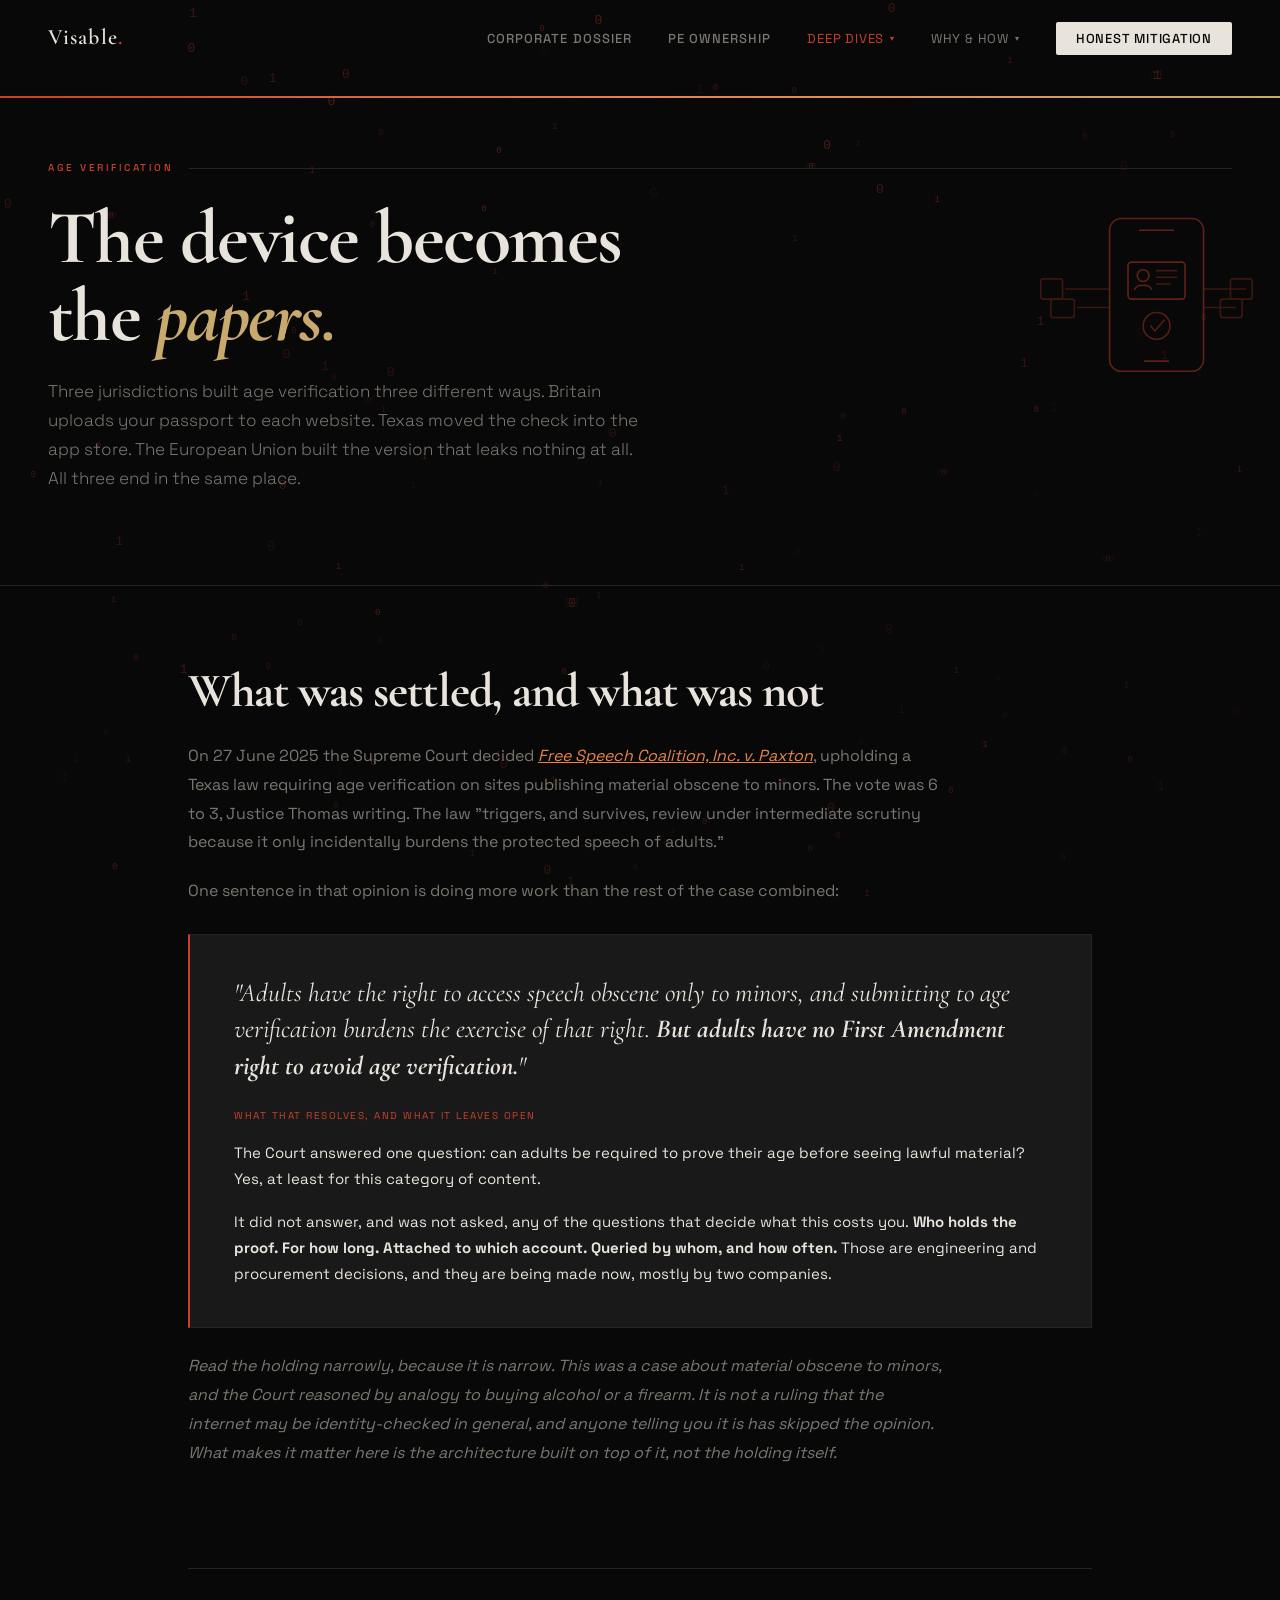
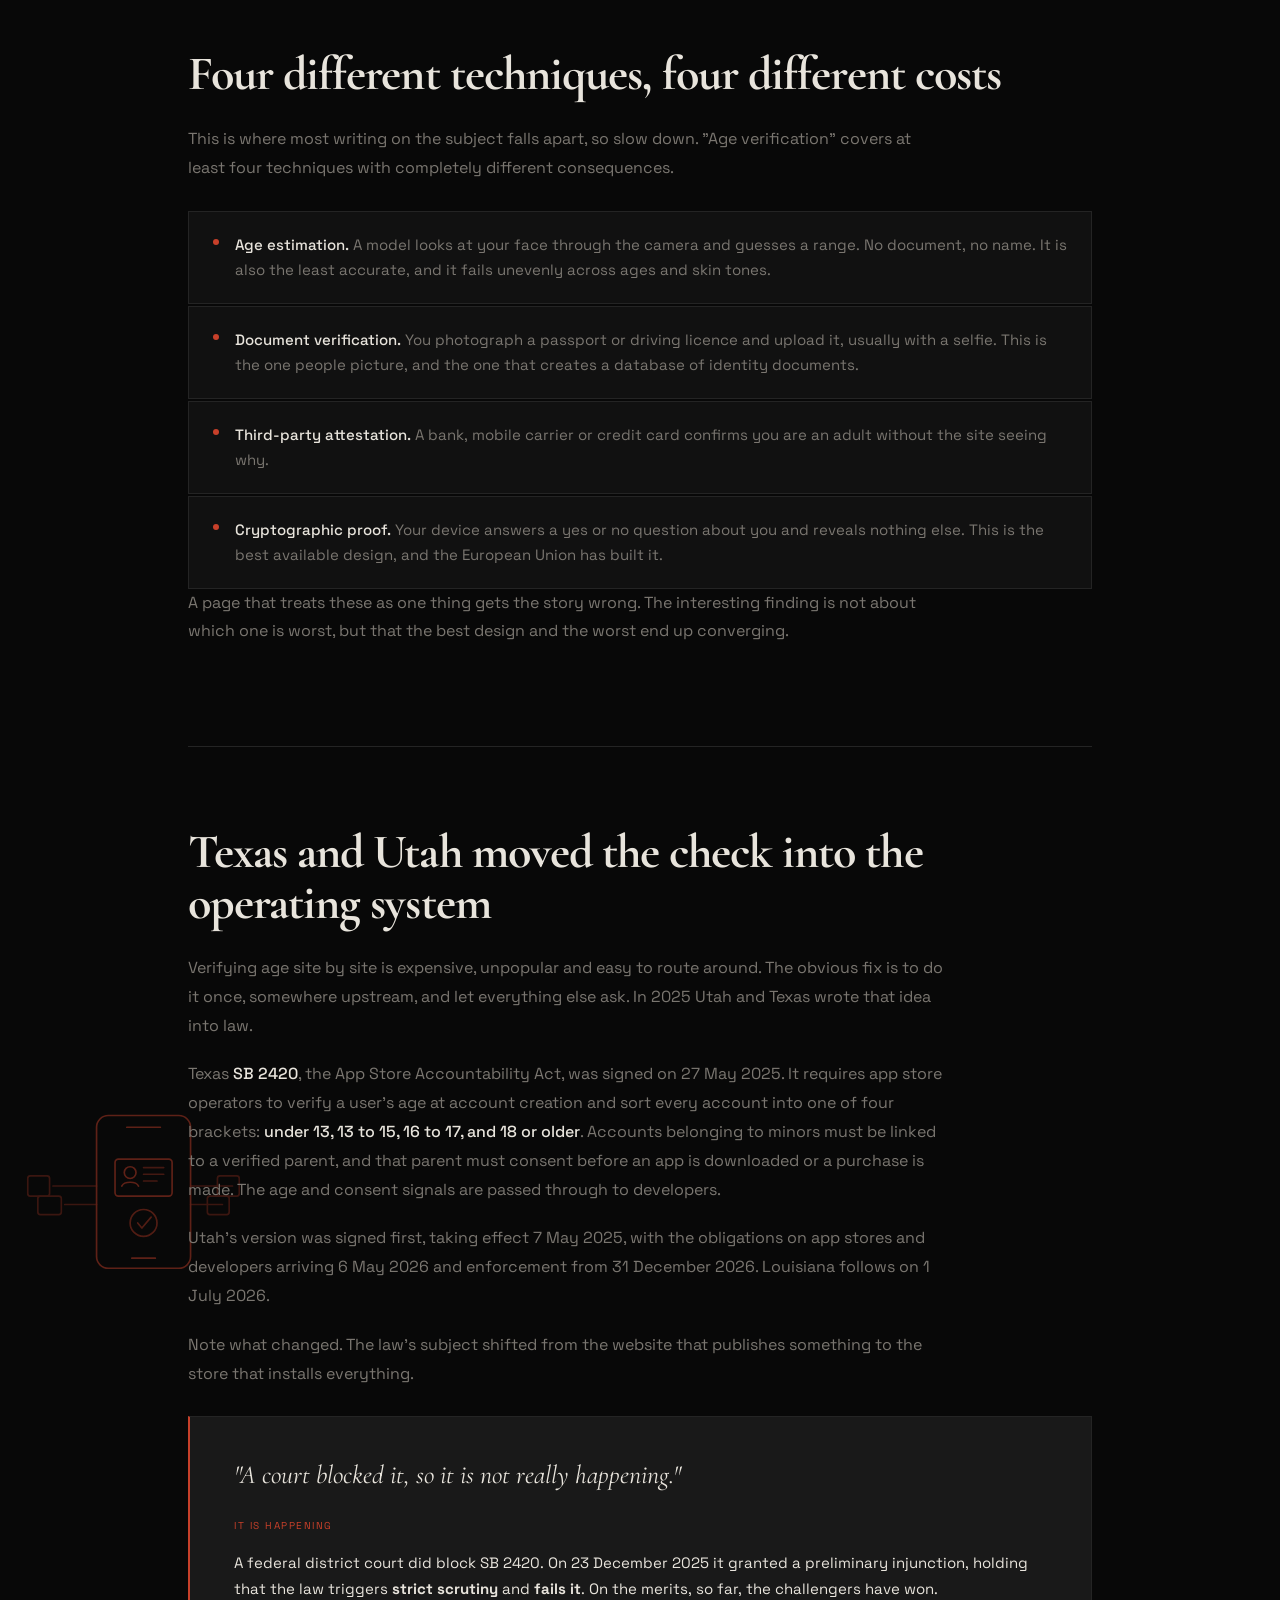
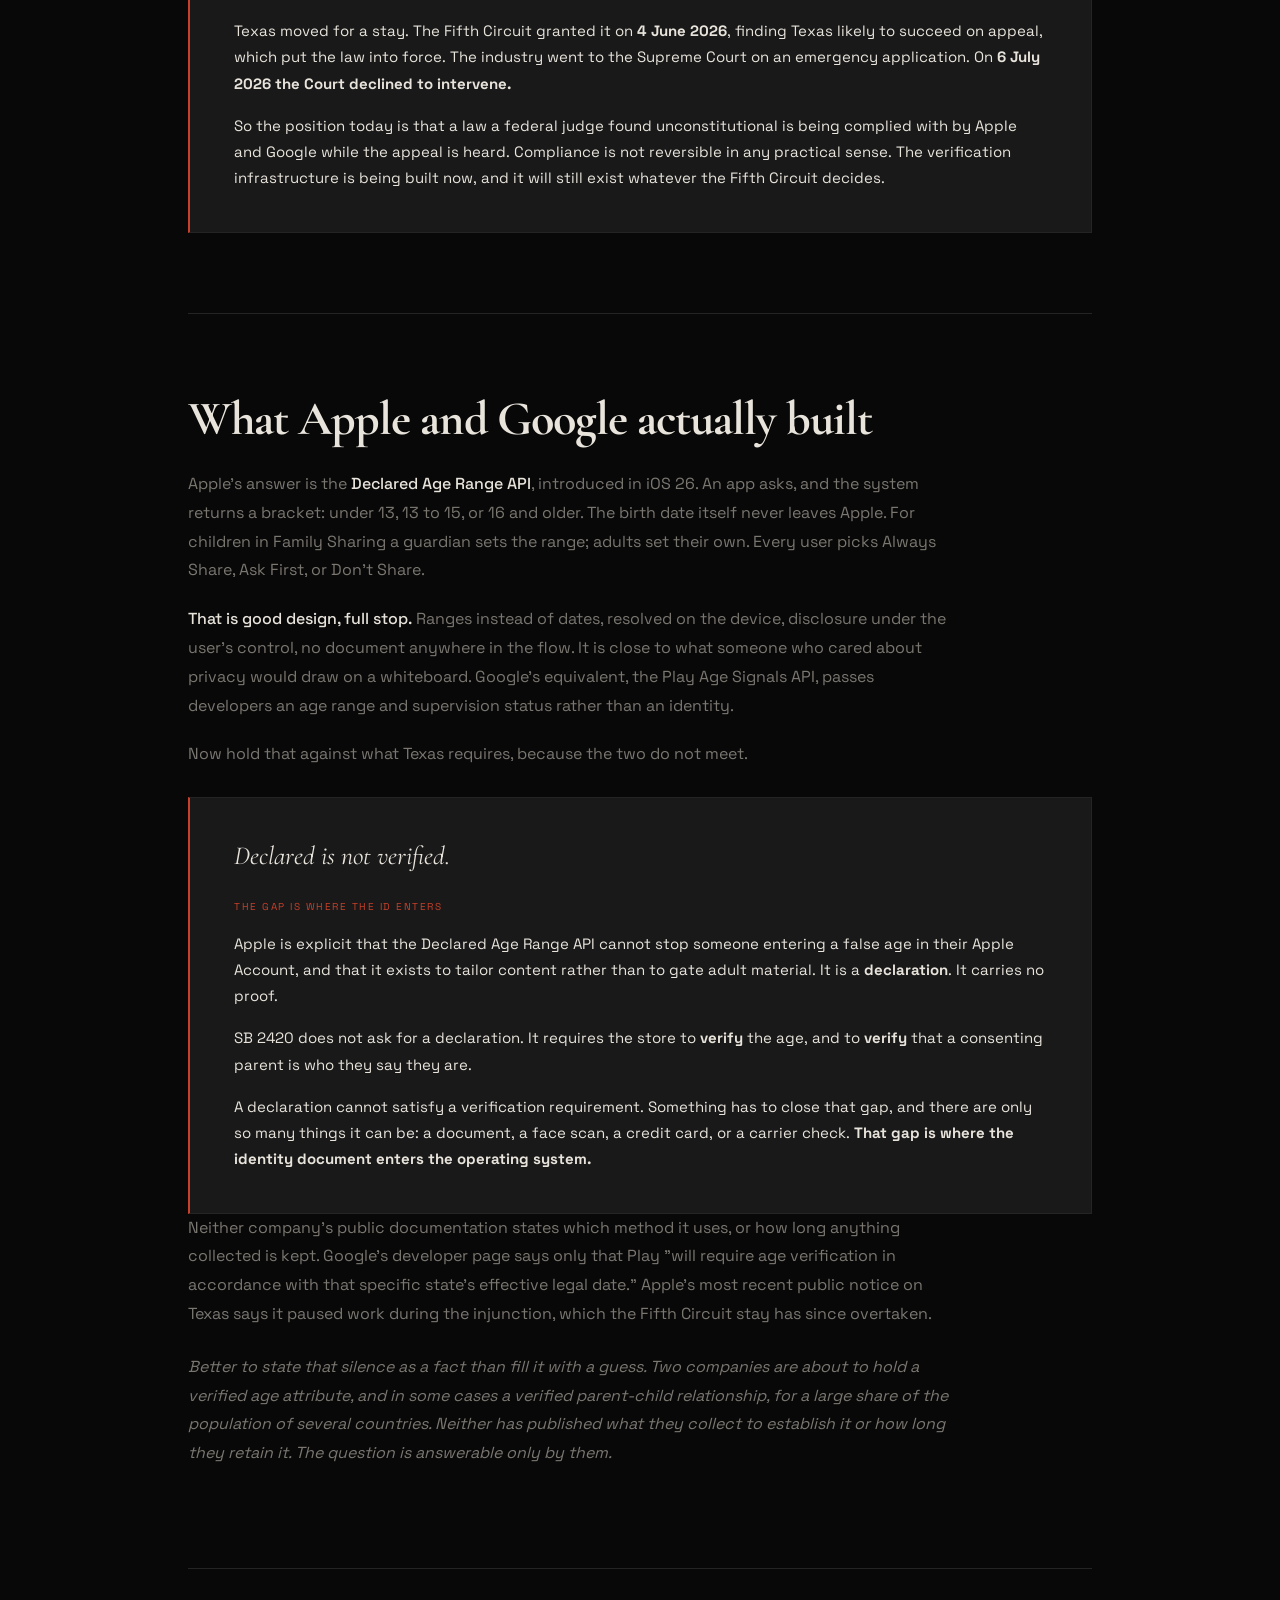
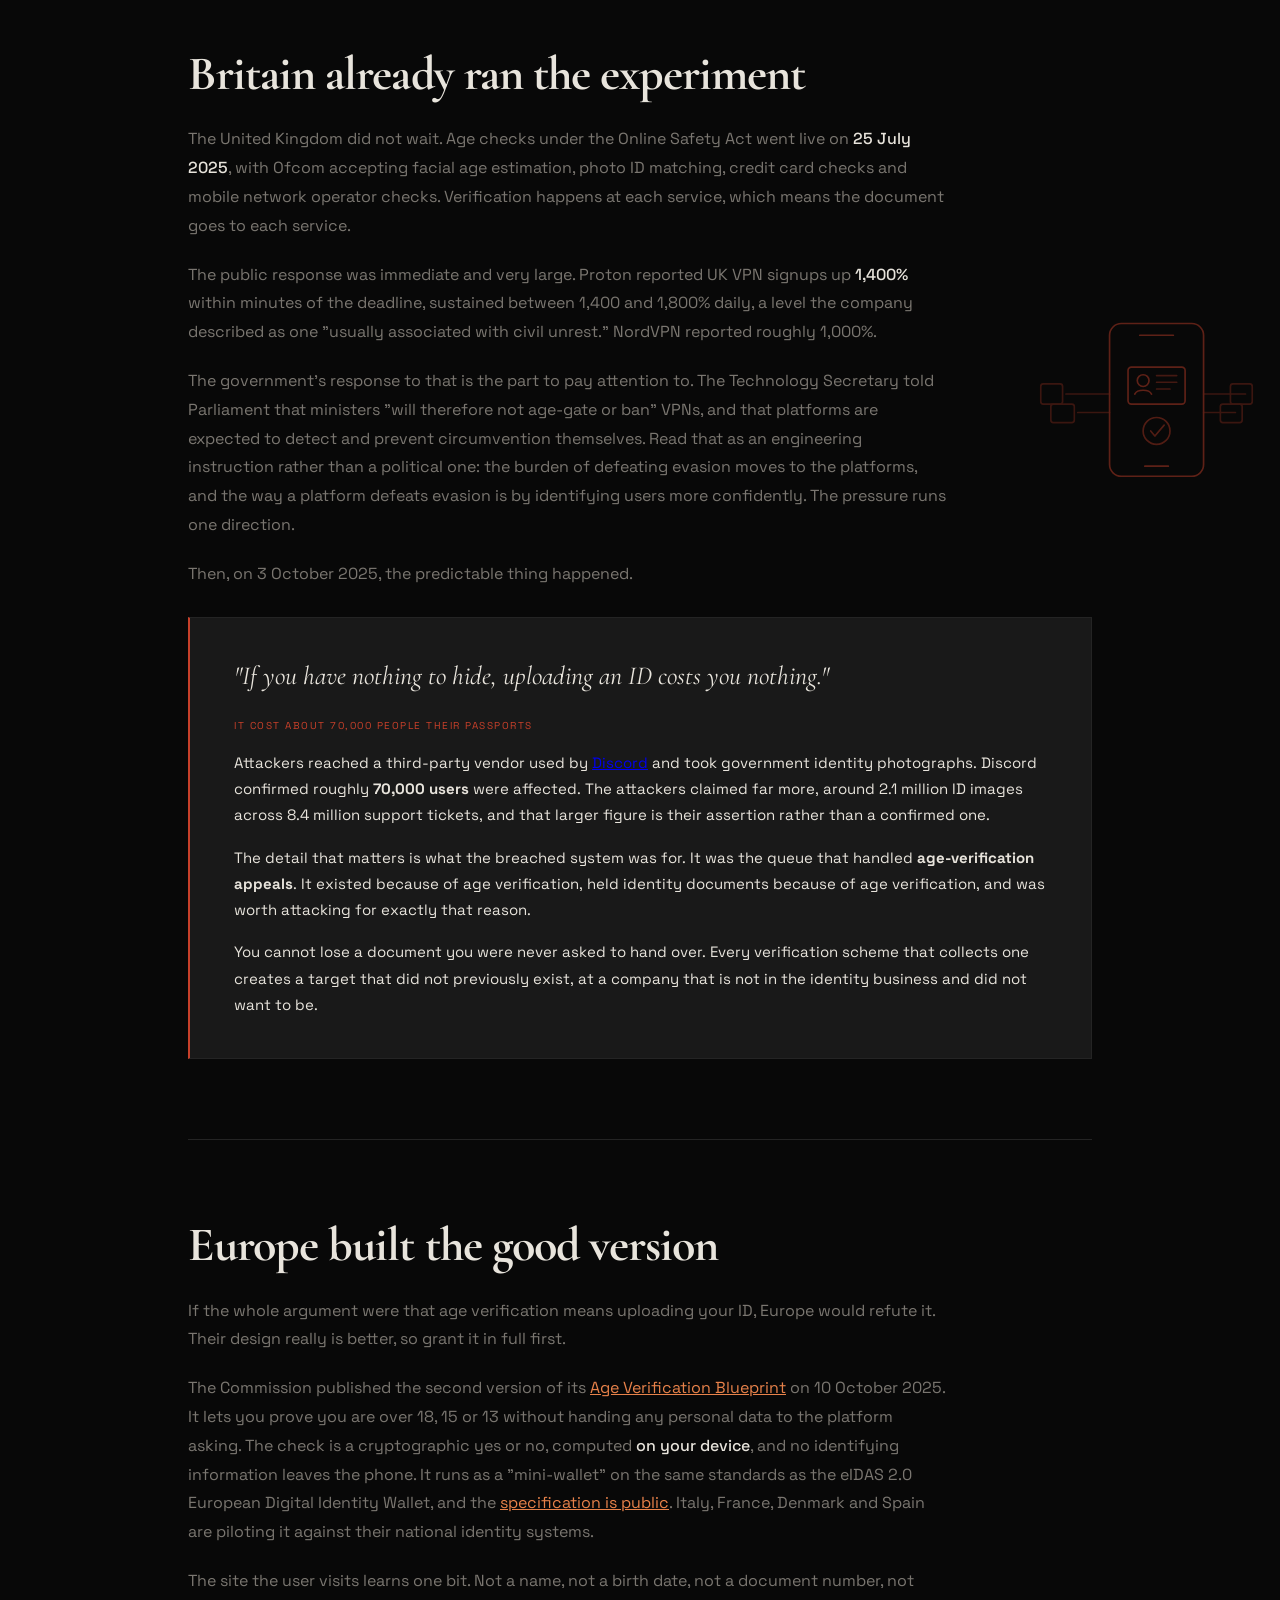
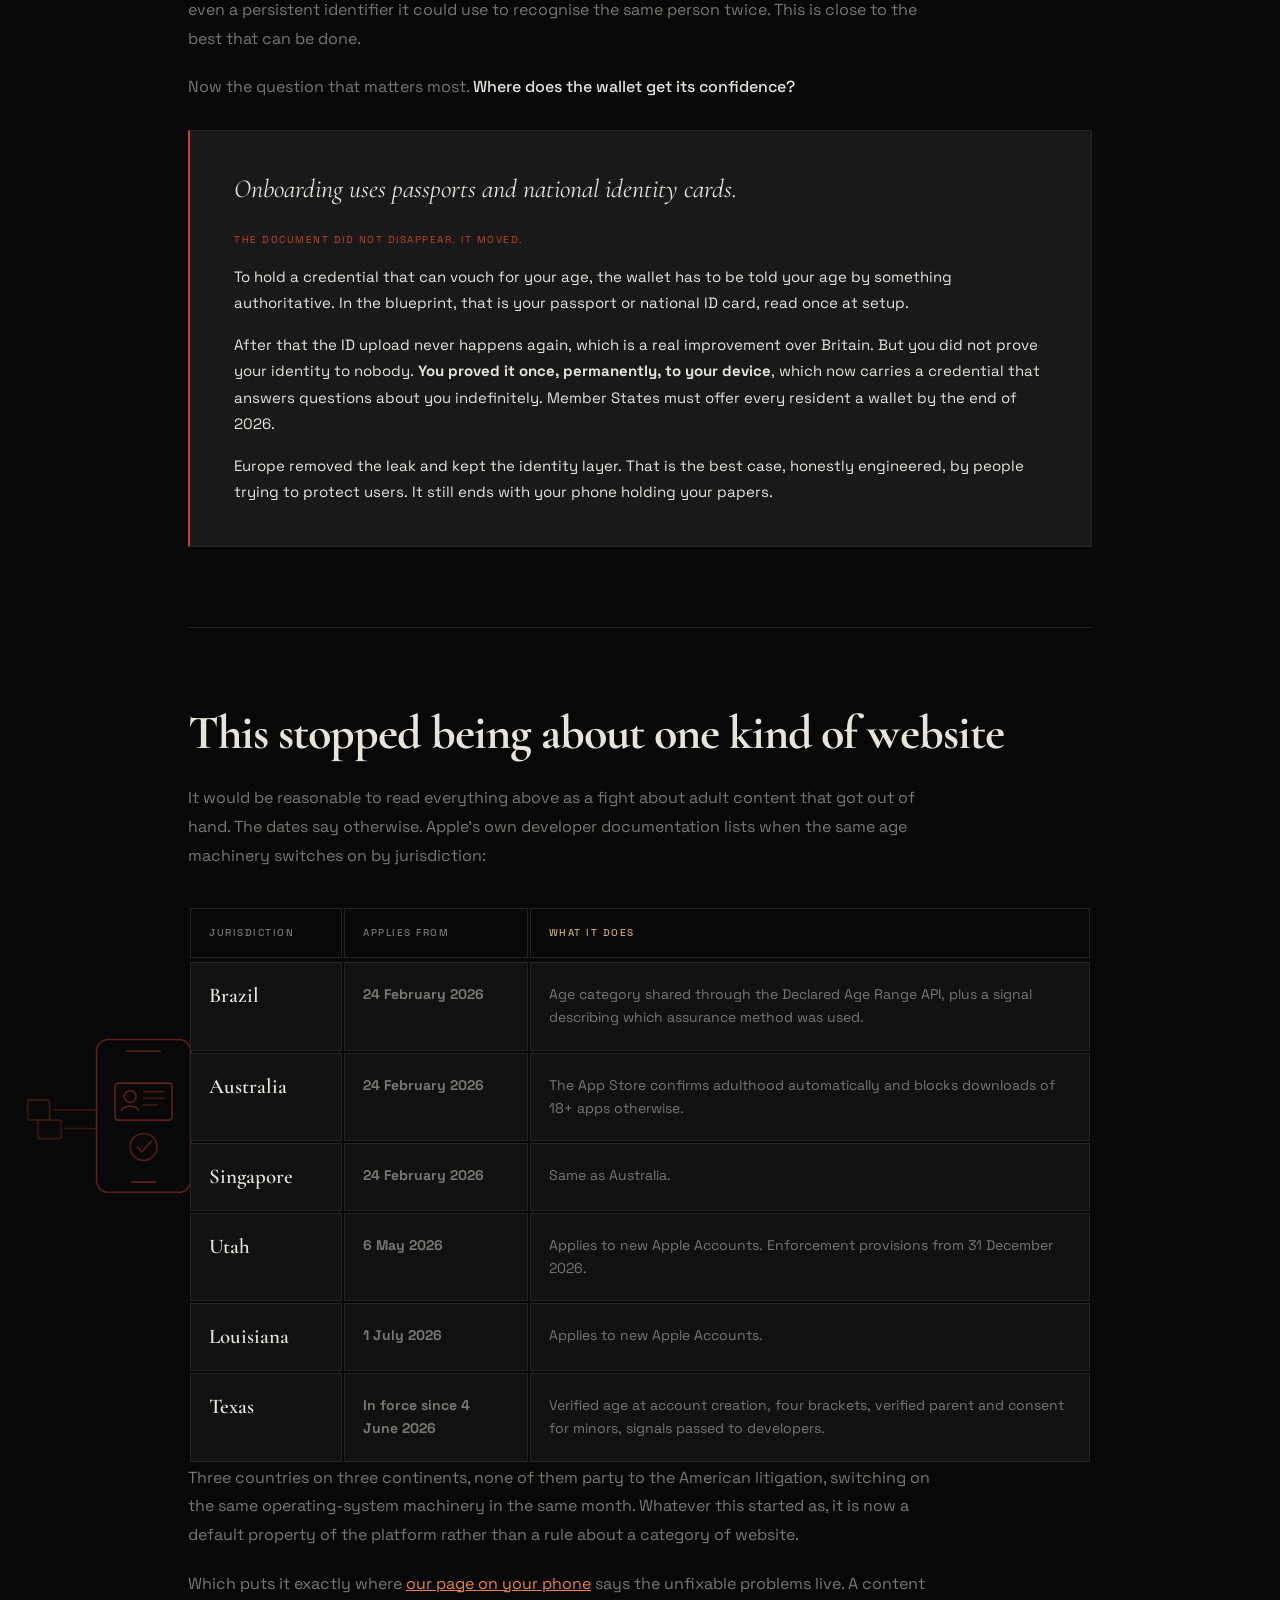
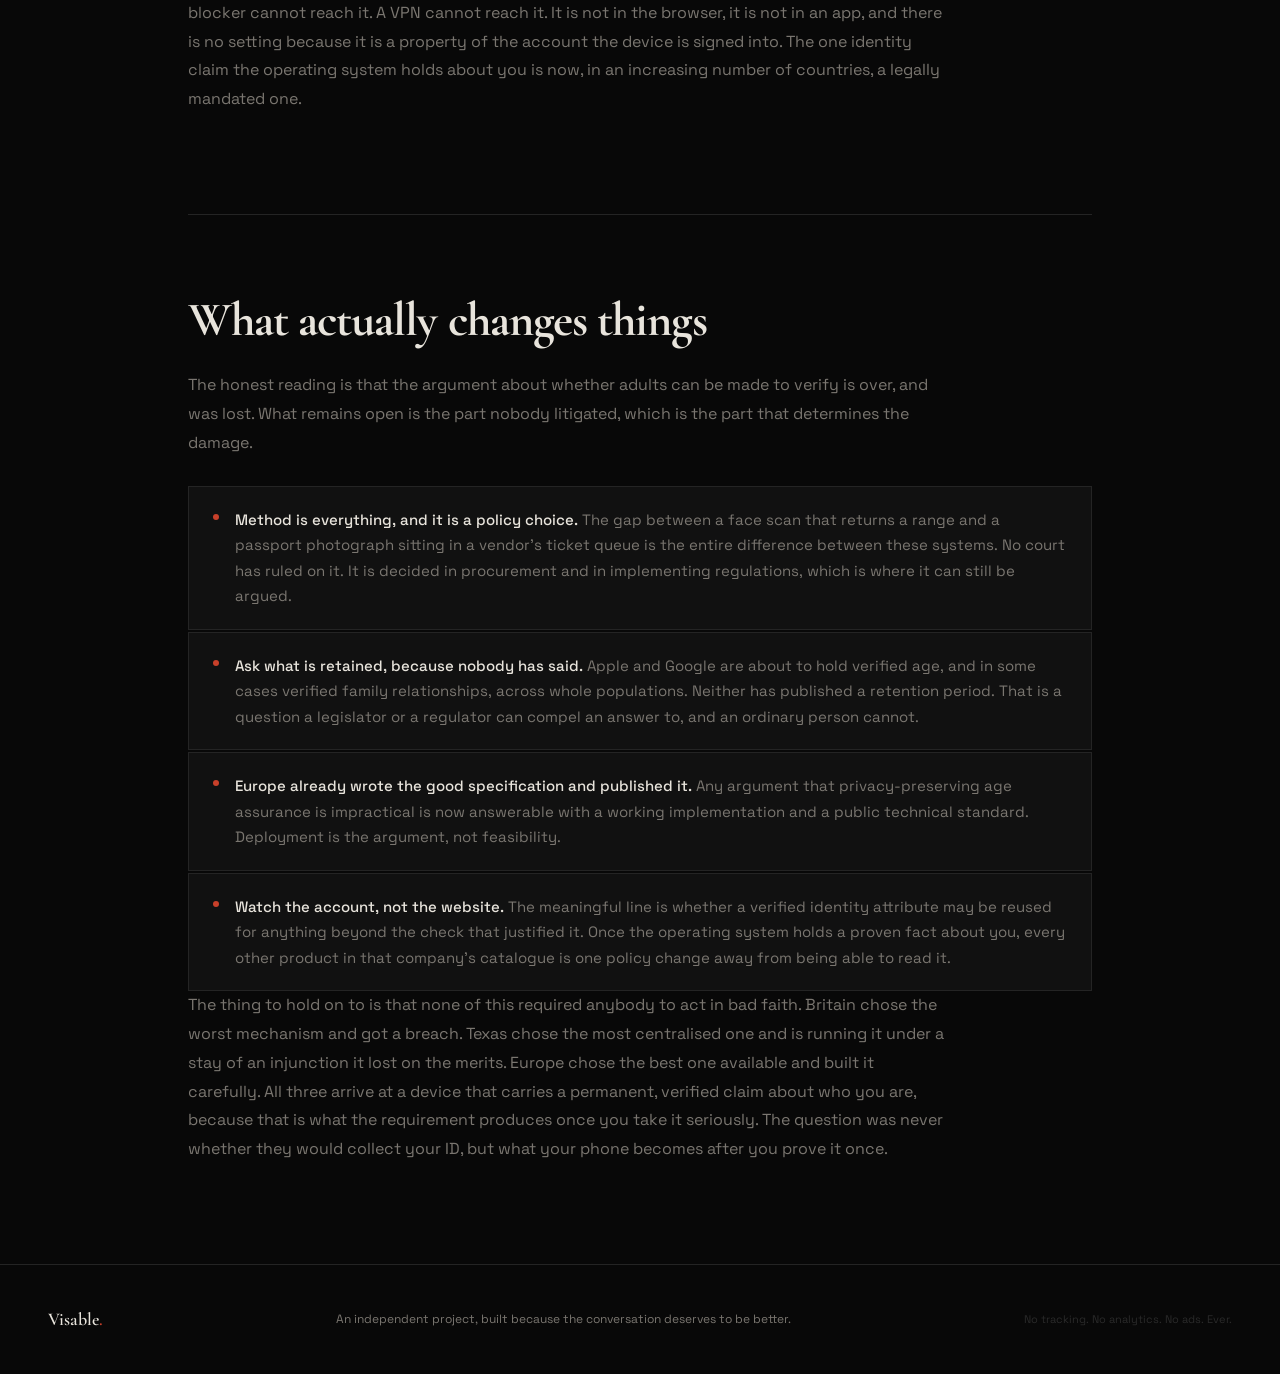
==== commit 359b46a7: "Merge the Fog Data Science page with the Your TV page Both branches added a Deep Dives nav item and " ====
--- a/age-verification.html
+++ b/age-verification.html
@@ -38,6 +38,7 @@
         <li><a href="flock.html">Flock Cameras</a></li>
         <li><a href="graphene.html">Your Phone</a></li>
         <li><a href="cars.html">Your Car</a></li>
+        <li><a href="tv.html">Your TV</a></li>
         <li><a href="palantir.html">Palantir</a></li>
         <li><a href="fog.html">Fog Data Science</a></li>
         <li><a href="age-verification.html" class="active">Your ID</a></li>
--- a/style.css
+++ b/style.css
@@ -1076,8 +1076,9 @@
     .av-teaser,
     .palantir-teaser,
     .cars-teaser,
+    .tv-teaser,
+    .fog-teaser,
     .flock-teaser,
-    .fog-teaser,
     .graphene-teaser {
       background: var(--surface);
       border-top: 1px solid var(--border);
@@ -1094,8 +1095,9 @@
     .av-teaser-inner,
     .palantir-teaser-inner,
     .cars-teaser-inner,
+    .tv-teaser-inner,
+    .fog-teaser-inner,
     .flock-teaser-inner,
-    .fog-teaser-inner,
     .graphene-teaser-inner {
       max-width: 1200px;
       margin: 0 auto;
@@ -1109,16 +1111,18 @@
     .av-teaser-art,
     .palantir-teaser-art,
     .cars-teaser-art,
+    .tv-teaser-art,
+    .fog-teaser-art,
     .flock-teaser-art,
-    .fog-teaser-art,
     .graphene-teaser-art { color: var(--accent); }
     .cg-teaser-art svg,
     .why-teaser-art svg,
     .av-teaser-art svg,
     .palantir-teaser-art svg,
     .cars-teaser-art svg,
+    .tv-teaser-art svg,
+    .fog-teaser-art svg,
     .flock-teaser-art svg,
-    .fog-teaser-art svg,
     .graphene-teaser-art svg { width: 100%; height: auto; display: block; }
 
     /* Plates drift, each on its own timing, so the frame never repeats
@@ -1151,16 +1155,18 @@
     .av-teaser h2,
     .palantir-teaser h2,
     .cars-teaser h2,
+    .tv-teaser h2,
+    .fog-teaser h2,
     .flock-teaser h2,
-    .fog-teaser h2,
     .graphene-teaser h2 { margin-bottom: 28px; }
     .cg-teaser p,
     .why-teaser p,
     .av-teaser p,
     .palantir-teaser p,
     .cars-teaser p,
+    .tv-teaser p,
+    .fog-teaser p,
     .flock-teaser p,
-    .fog-teaser p,
     .graphene-teaser p {
       color: var(--muted);
       font-size: 17px;
@@ -1173,8 +1179,9 @@
     .av-teaser p strong,
     .palantir-teaser p strong,
     .cars-teaser p strong,
+    .tv-teaser p strong,
+    .fog-teaser p strong,
     .flock-teaser p strong,
-    .fog-teaser p strong,
     .graphene-teaser p strong { color: var(--text); font-weight: 500; }
     .flock-civic-line {
       border-left: 2px solid var(--gold);
@@ -1187,8 +1194,9 @@
     .av-teaser-cta,
     .palantir-teaser-cta,
     .cars-teaser-cta,
+    .tv-teaser-cta,
+    .fog-teaser-cta,
     .flock-teaser-cta,
-    .fog-teaser-cta,
     .graphene-teaser-cta {
       margin-top: 16px;
       font-size: 15px;
@@ -1877,24 +1885,27 @@
       .av-teaser-inner,
       .palantir-teaser-inner,
       .cars-teaser-inner,
+      .tv-teaser-inner,
+      .fog-teaser-inner,
       .flock-teaser-inner,
-      .fog-teaser-inner,
       .graphene-teaser-inner { display: block; position: relative; }
       .cg-teaser-copy,
       .why-teaser-copy,
       .av-teaser-copy,
       .palantir-teaser-copy,
       .cars-teaser-copy,
+      .tv-teaser-copy,
+      .fog-teaser-copy,
       .flock-teaser-copy,
-      .fog-teaser-copy,
       .graphene-teaser-copy { position: relative; z-index: 1; }
       .cg-teaser-art,
       .why-teaser-art,
       .av-teaser-art,
       .palantir-teaser-art,
       .cars-teaser-art,
+      .tv-teaser-art,
+      .fog-teaser-art,
       .flock-teaser-art,
-      .fog-teaser-art,
       .graphene-teaser-art {
         position: absolute;
         top: 50%;
@@ -1910,7 +1921,8 @@
       }
       /* The Graphene teaser sits on --bg, where the same stroke reads harder,
          so it comes down a step to hold the same contrast under the copy. */
-      .graphene-teaser-art { opacity: 0.18; }
+      .graphene-teaser-art,
+      .tv-teaser-art { opacity: 0.18; }
       .flock-block h3 { margin-top: 34px; }
       .manifesto-actions { flex-direction: column; align-items: center; }
       .orwell-grid { grid-template-columns: 1fr; }
@@ -2238,7 +2250,10 @@
     /* Fourth teaser in the run. Cars sits on --surface, so this one drops to
        --bg and loses its top rule, alternating the same way Graphene does
        after Flock. */
-    .palantir-teaser { background: var(--bg); border-top: none; }
+    /* Flipped when the TV teaser was inserted above. The run alternates
+       surface and background, so an eighth teaser inverts everything after
+       it. Cars stays on --surface, TV takes --bg, and this one moves up. */
+    .palantir-teaser { background: var(--surface); border-top: none; }
 
     /* A node graph standing beside the text, alternating sides, echoing the
        camera scenes on Flock and the dashboards on Cars. */
@@ -2303,7 +2318,7 @@
 
     /* Fifth teaser in the run. Palantir sits on --bg, so this one returns to
        --surface and drops the top rule, continuing the alternation. */
-    .av-teaser { background: var(--surface); border-top: none; }
+    .av-teaser { background: var(--bg); border-top: none; }
     .av-teaser-art { color: var(--accent); }
 
     /* A phone holding a credential, answering queries from both sides. The
@@ -2376,7 +2391,7 @@
        read as one very tall band, the same alternation the Graphene teaser
        uses higher up. */
     .why-teaser {
-      background: var(--bg);
+      background: var(--surface);
       border-top: none;
     }
     /* Gold rather than the accent red. The other five teasers are naming a
@@ -2454,7 +2469,7 @@
     /* Seventh teaser in the run. The Why This Exists teaser sits on --bg, so
        this one returns to --surface and drops the top rule. */
     .cg-teaser {
-      background: var(--surface);
+      background: var(--bg);
       border-top: none;
     }
     /* Gold, matching Why This Exists rather than the accent red. Both pages
@@ -2614,17 +2629,110 @@
       .ensh-drain-scene.side-left { left: -95px; }
     }
 
+    /* ---- YOUR TV PAGE ---- */
+    /* Reading column reuses .flock-body / .flock-block / .flock-list /
+       .flock-caveat / .hm-table wholesale, as every page here does. Only the
+       teaser background and the scene layer are new. */
+
+    /* Fourth teaser in the run, following Cars on --surface, so it takes --bg
+       and drops the top hairline. Inserting it is what flips Palantir and
+       everything after it; see the note on .palantir-teaser above. */
+    .tv-teaser { background: var(--bg); border-top: none; }
+
+    /* A set fingerprinting its own screen: a capture line sweeps the panel and
+       the resulting fingerprint lifts off the top and leaves. The drawing is
+       the mechanism of the page, which is that the television reads the
+       picture it is already drawing and sends the reading somewhere else. */
+    @keyframes tv-scan {
+      0%   { transform: translateY(0); opacity: 0; }
+      8%   { opacity: 0.9; }
+      92%  { opacity: 0.9; }
+      100% { transform: translateY(84px); opacity: 0; }
+    }
+    /* Each fingerprint rises out of the top and fades, so the extraction reads
+       as a stream rather than one packet leaving once. Matches the coin lift on
+       the Enshittification page. */
+    @keyframes tv-lift {
+      0%   { opacity: 0; transform: translateY(10px); }
+      25%  { opacity: 1; }
+      100% { opacity: 0; transform: translateY(-30px); }
+    }
+    .tv-scan { animation: tv-scan 4s linear infinite; }
+    .tv-fp   { opacity: 0; animation: tv-lift 4s ease-out infinite; }
+    /* Thirds of the scan cycle, so a fingerprint leaves each time the line has
+       covered another third of the panel. */
+    .tv-fp-2 { animation-delay: -1.33s; }
+    .tv-fp-3 { animation-delay: -2.66s; }
+    @media (prefers-reduced-motion: reduce) {
+      .tv-scan, .tv-fp { animation: none; }
+      /* Static fallback: one fingerprint sitting above the set, which still
+         reads as the picture leaving. */
+      .tv-fp-1 { opacity: 0.6; }
+    }
+
+    /* Scene layer, following .cars-dash-layer and .ensh-drain-layer. */
+    .tv-glow-layer {
+      position: absolute;
+      inset: 0;
+      overflow: hidden;
+      pointer-events: none;
+      z-index: 0;
+    }
+    .tv-glow-scene {
+      position: absolute;
+      width: 240px;
+      /* aspect-ratio pins the height; without it the absolutely positioned box
+         collapses, the same trap as every other scene layer here. */
+      aspect-ratio: 280 / 250;
+      color: var(--accent);
+      opacity: 0.24;
+    }
+    .tv-glow-scene svg { width: 100%; height: 100%; display: block; }
+    .tv-glow-scene.side-right { right: 16px; }
+    /* Not mirrored. The set is symmetrical and the fingerprints leave upward,
+       so flipping it would change nothing except the stand. */
+    .tv-glow-scene.side-left { left: 16px; }
+    /* Pinned in pixels so it lands beside the h1 rather than drifting with page
+       length, and clear of the rule that .section-label trails behind it. */
+    .glow-scene-1 { top: 190px; }
+    .glow-scene-2 { top: 33%; }
+    .glow-scene-3 { top: 59%; }
+    .glow-scene-4 { top: 83%; }
+    /* Offset per scene so the four sets are never scanning in unison. */
+    .glow-scene-2 .tv-scan { animation-delay: -1.1s; }
+    .glow-scene-3 .tv-scan { animation-delay: -2.4s; }
+    .glow-scene-4 .tv-scan { animation-delay: -3.2s; }
+    .glow-scene-2 .tv-fp-1 { animation-delay: -1.1s; }
+    .glow-scene-2 .tv-fp-2 { animation-delay: -2.43s; }
+    .glow-scene-2 .tv-fp-3 { animation-delay: -3.76s; }
+    .glow-scene-3 .tv-fp-1 { animation-delay: -2.4s; }
+    .glow-scene-3 .tv-fp-2 { animation-delay: -3.73s; }
+    .glow-scene-3 .tv-fp-3 { animation-delay: -1.06s; }
+    .glow-scene-4 .tv-fp-1 { animation-delay: -3.2s; }
+    .glow-scene-4 .tv-fp-2 { animation-delay: -0.53s; }
+    .glow-scene-4 .tv-fp-3 { animation-delay: -1.86s; }
+    @media (max-width: 1200px) {
+      .tv-glow-scene { opacity: 0.17; }
+      .tv-glow-scene.side-right { right: -70px; }
+      .tv-glow-scene.side-left { left: -70px; }
+    }
+    @media (max-width: 1000px) {
+      .tv-glow-scene { width: 205px; opacity: 0.13; }
+      .tv-glow-scene.side-right { right: -95px; }
+      .tv-glow-scene.side-left { left: -95px; }
+    }
+
     /* ---- FOG DATA SCIENCE PAGE ---- */
     /* Reading column reuses .flock-body / .flock-block / .flock-list /
        .myth-card / .hm-table / .flock-caveat, as every page before it does.
        The teaser layout rules live in the shared teaser selector block higher
        up; only the deltas are here, following the per-page convention. */
 
-    /* Last teaser in the run, placed after Common Ground, which sits on
-       --surface. This one drops to --bg and loses its top rule, the same
-       alternation Graphene and Palantir use, so the two do not read as one
-       band before the civic section. */
-    .fog-teaser { background: var(--bg); border-top: none; }
+    /* Last teaser in the run, placed after Common Ground. Common Ground moved
+       to --bg when the TV teaser was inserted earlier in the run and inverted
+       everything after it, so this one takes --surface to keep the alternation
+       and stop the two reading as one band before the civic section. */
+    .fog-teaser { background: var(--surface); border-top: none; }
     /* Accent red rather than gold: this teaser names a specific harm, like the
        other Deep Dive teasers, rather than arguing the site's method. */
     .fog-teaser-art { color: var(--accent); }
